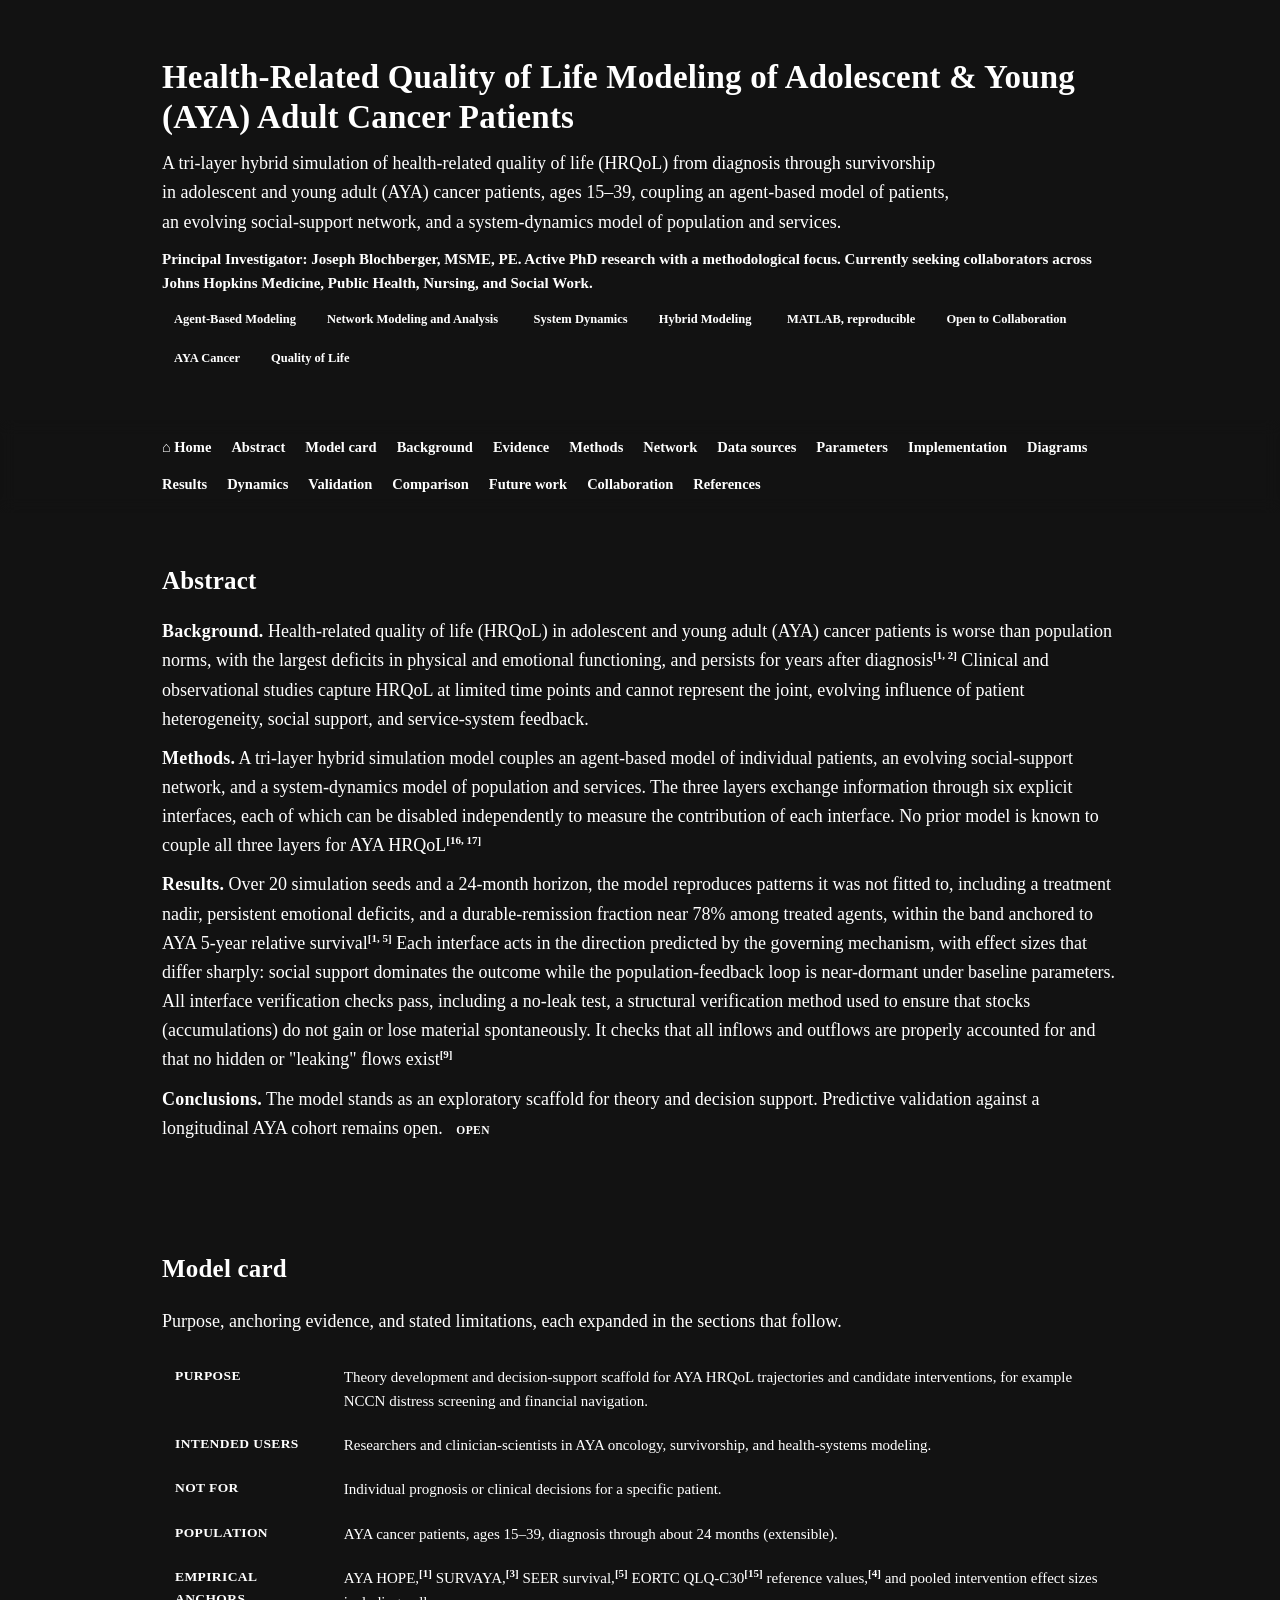
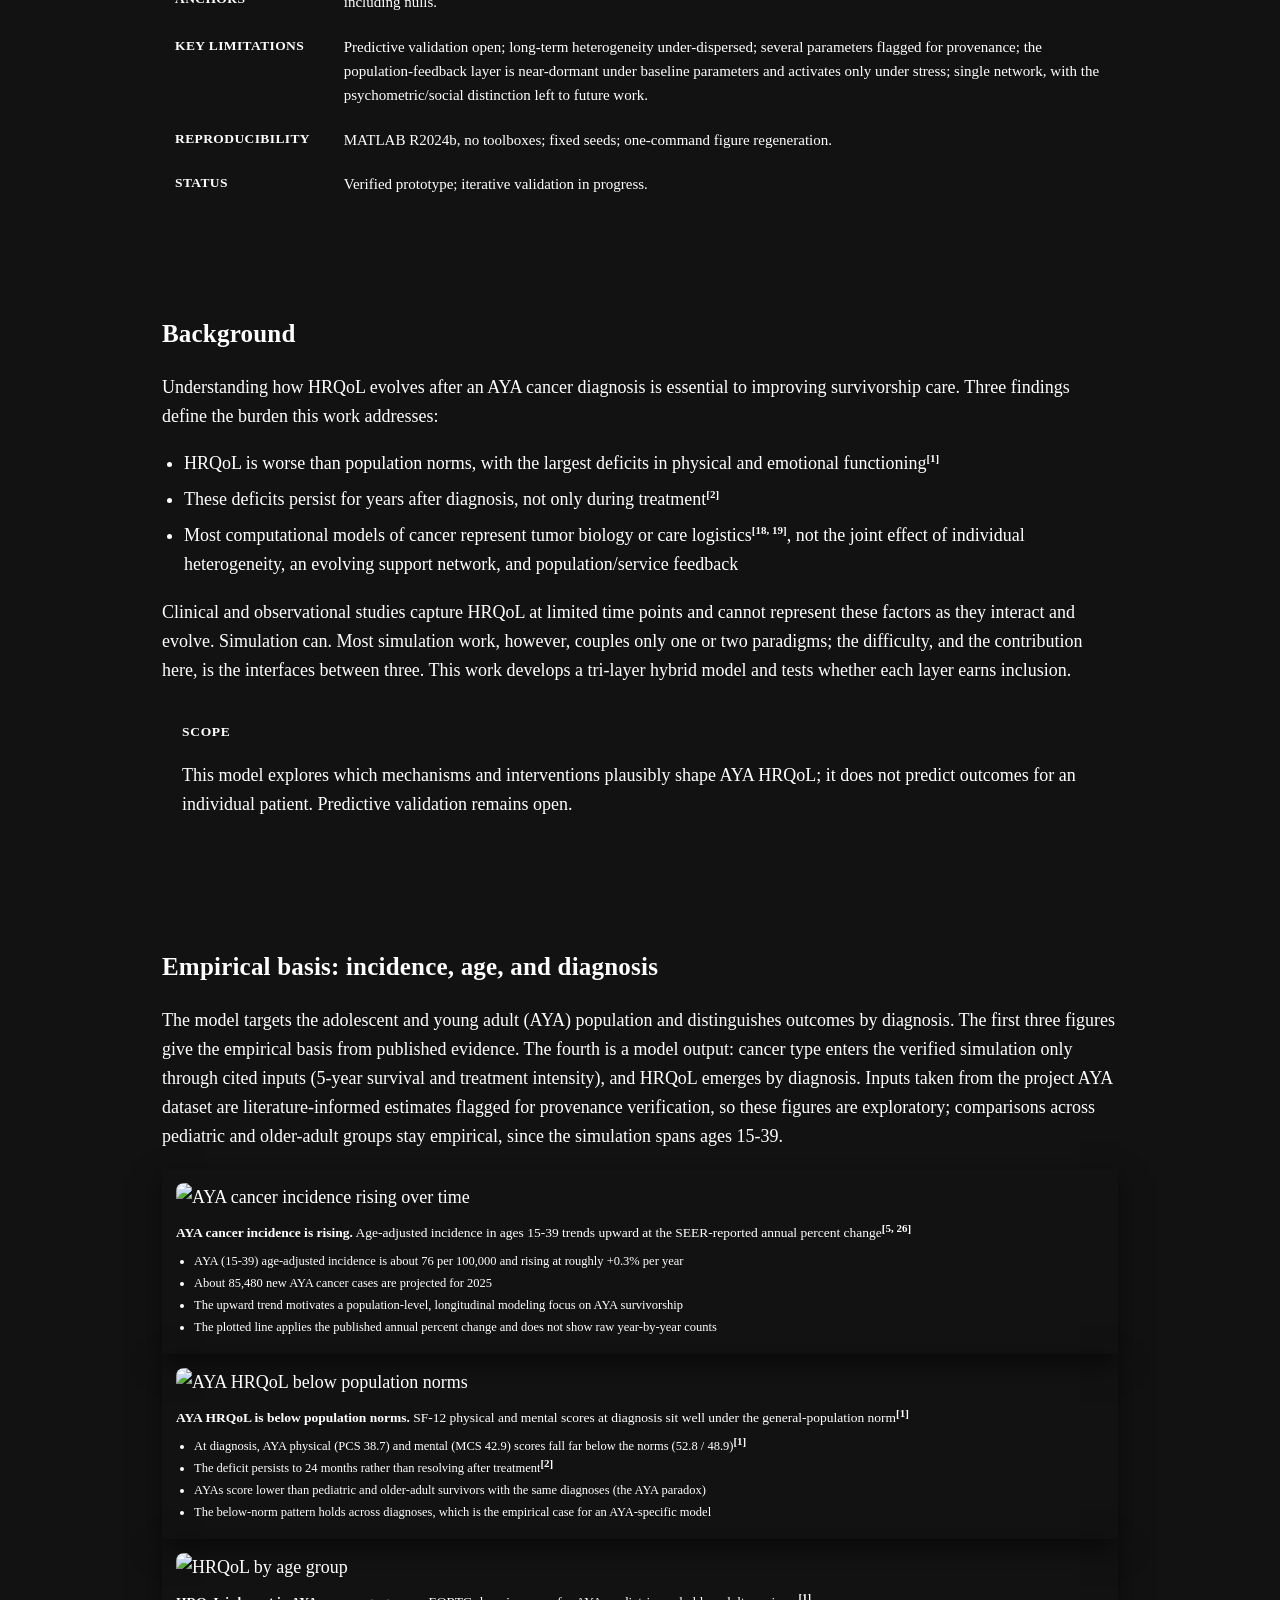
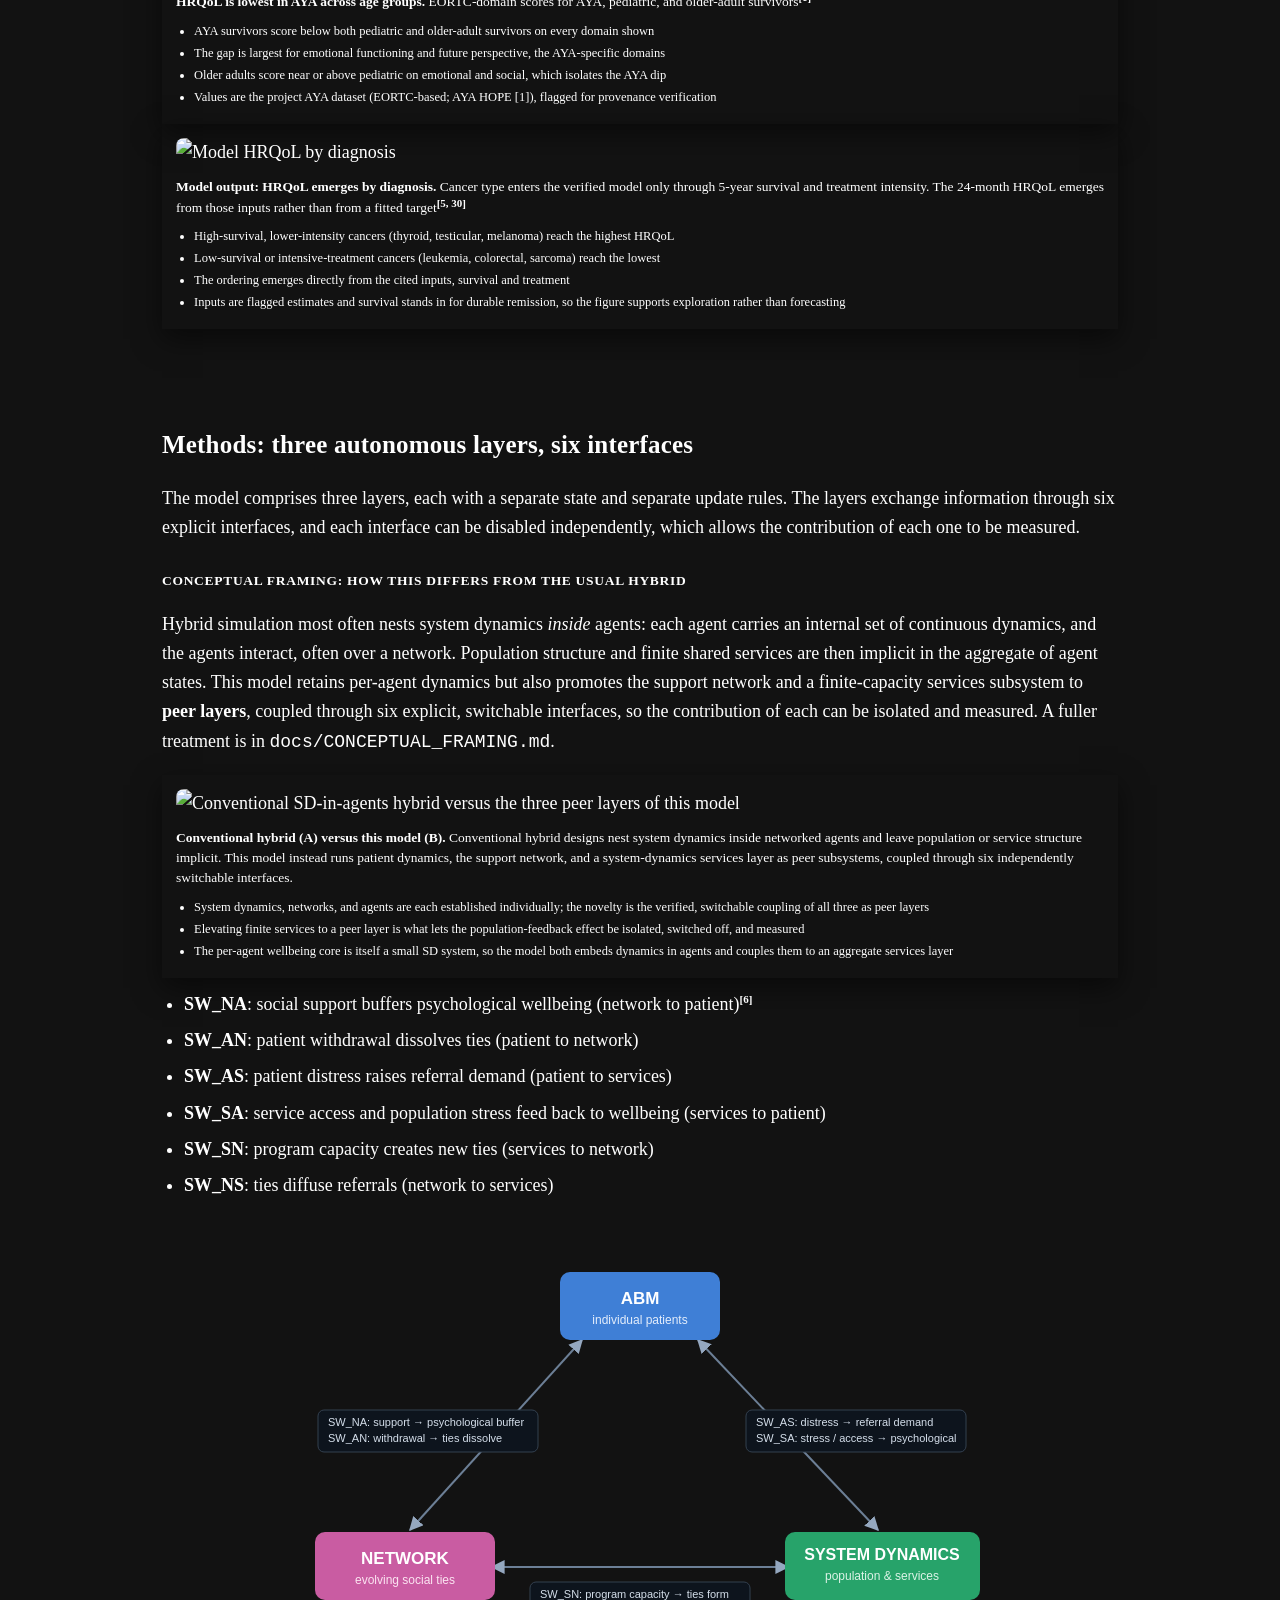
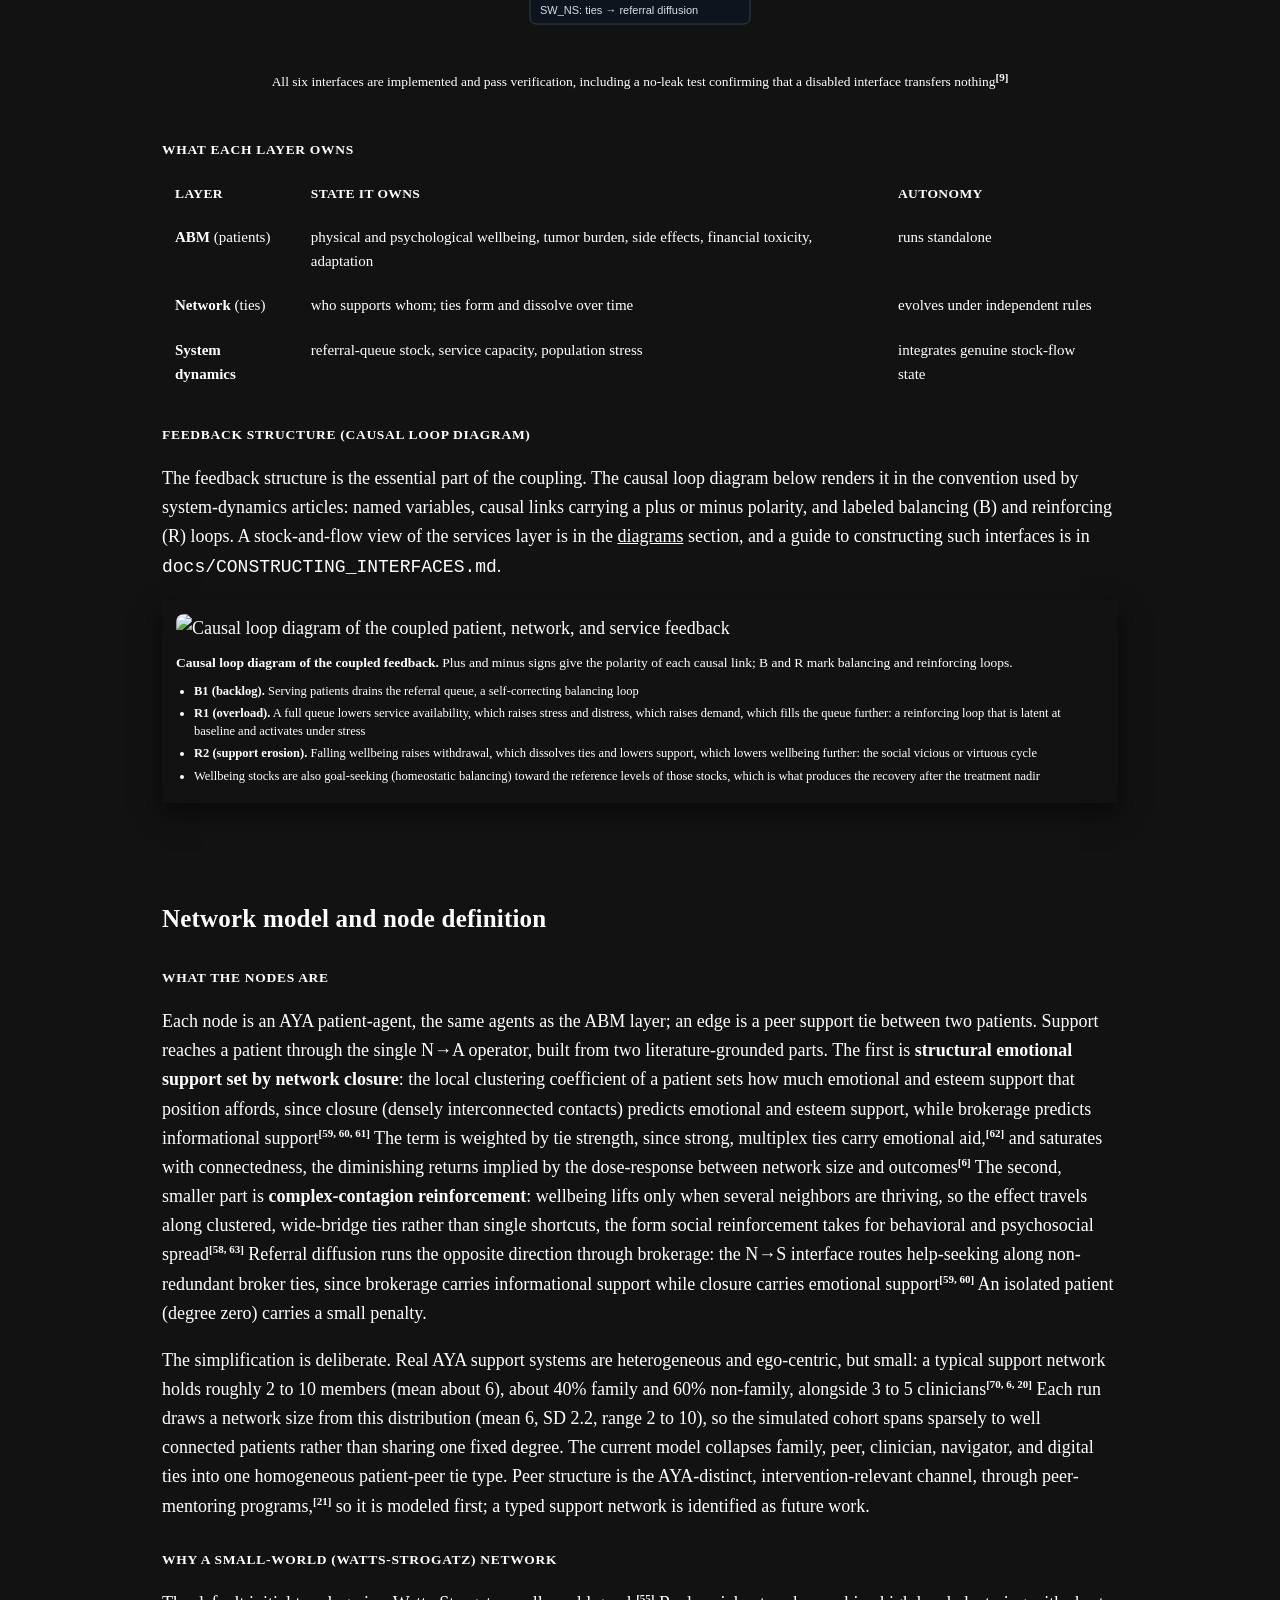
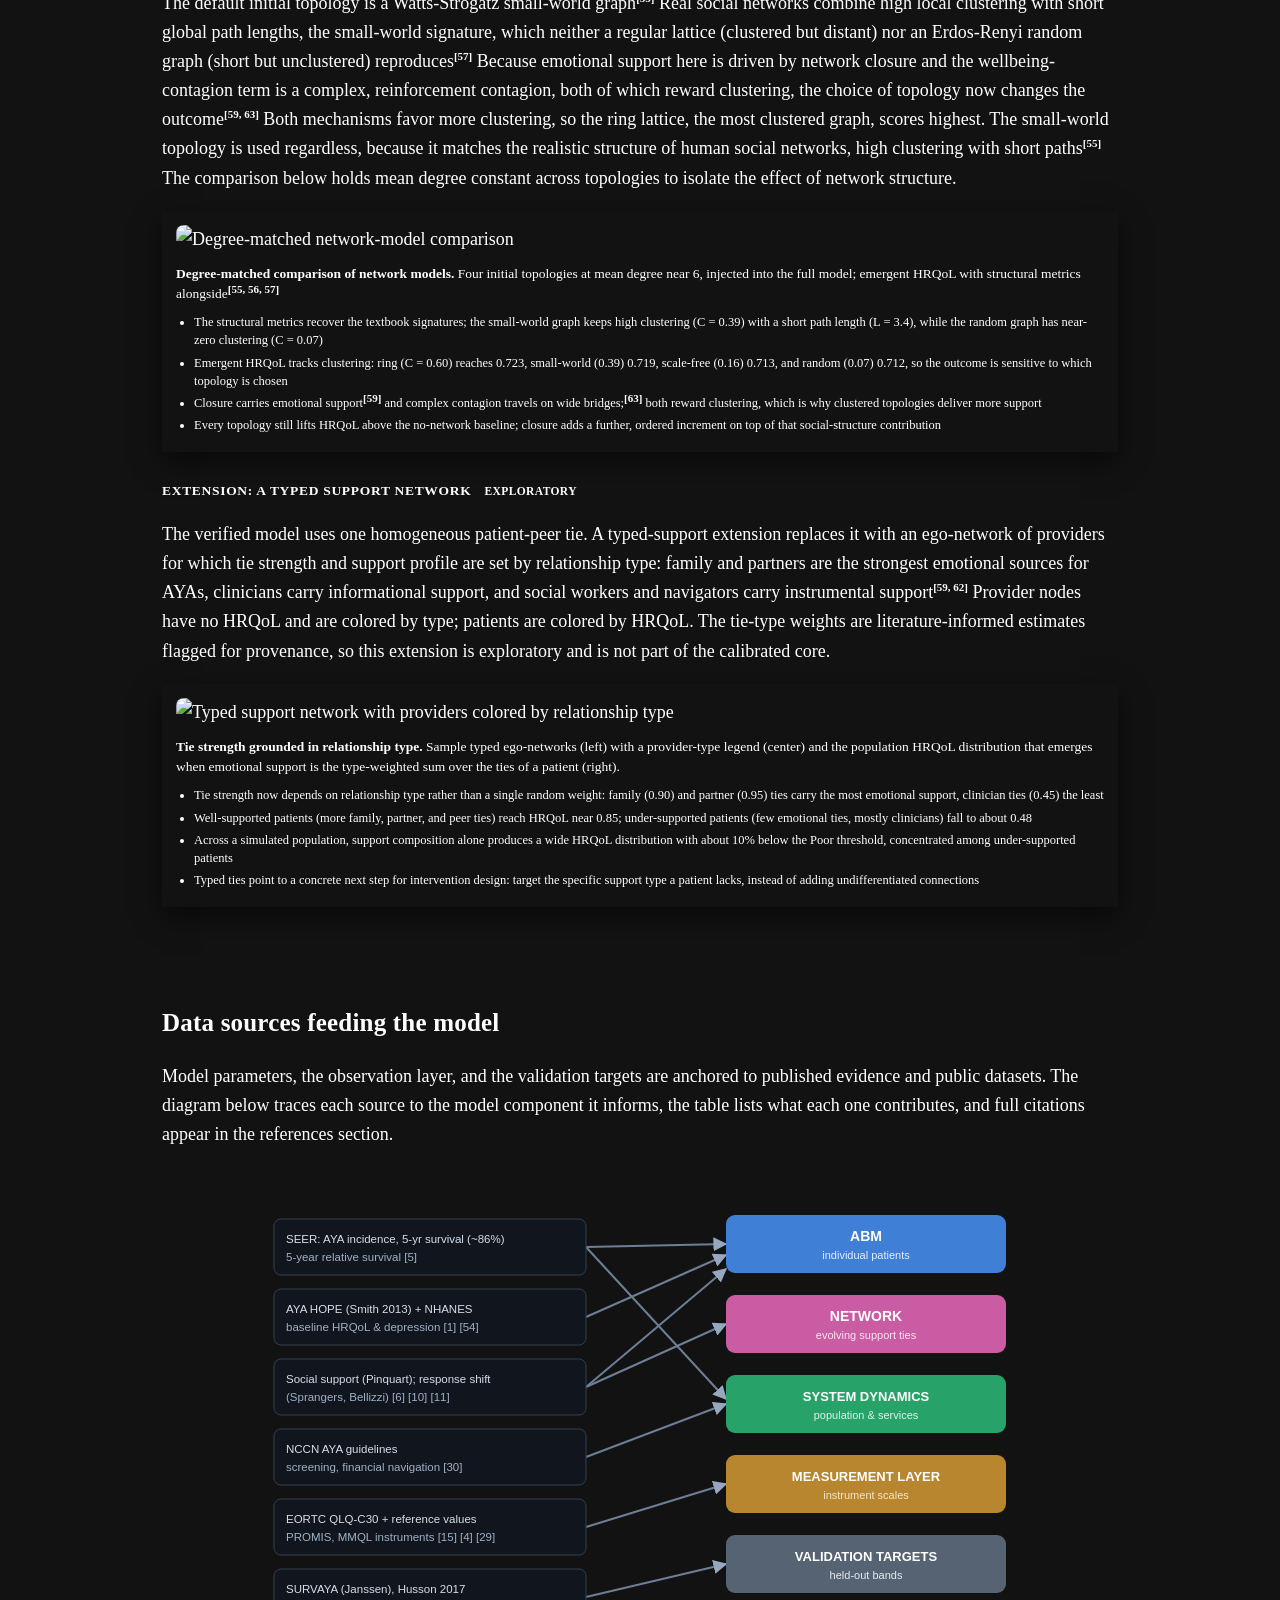
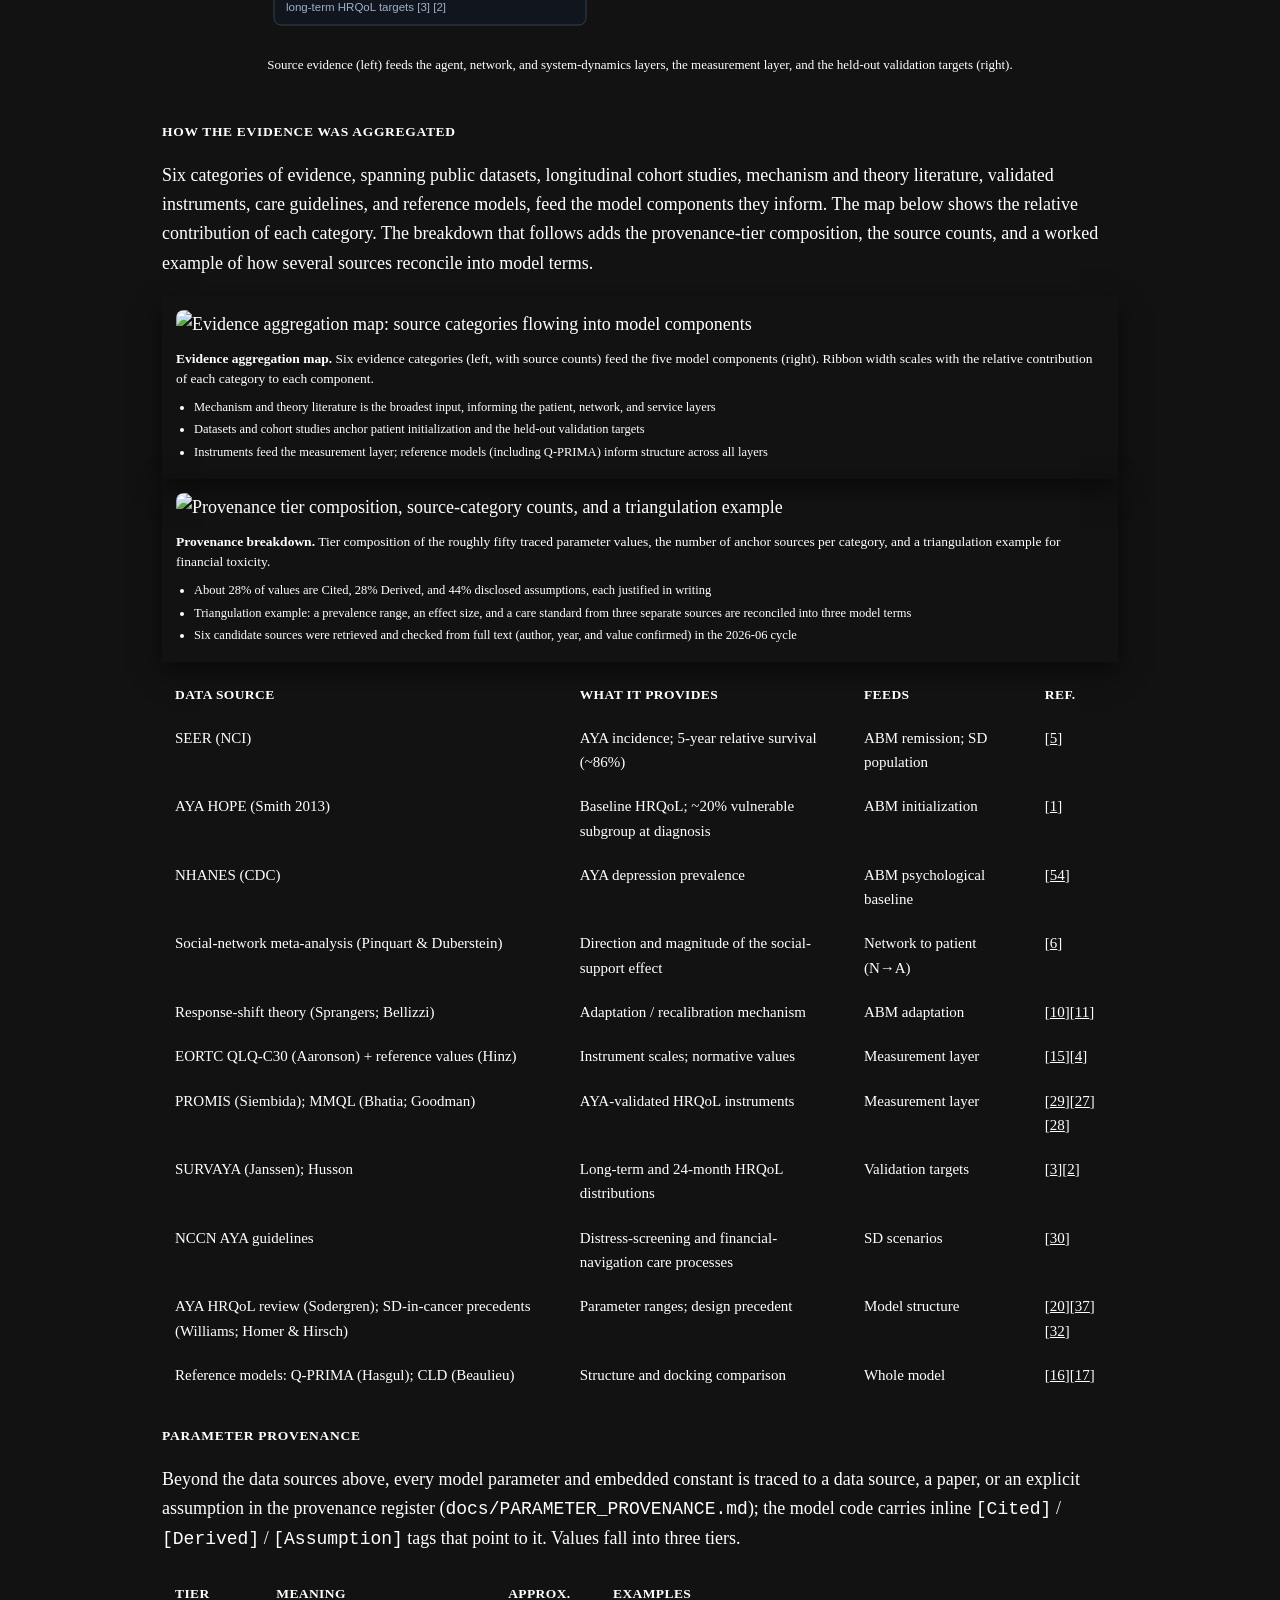
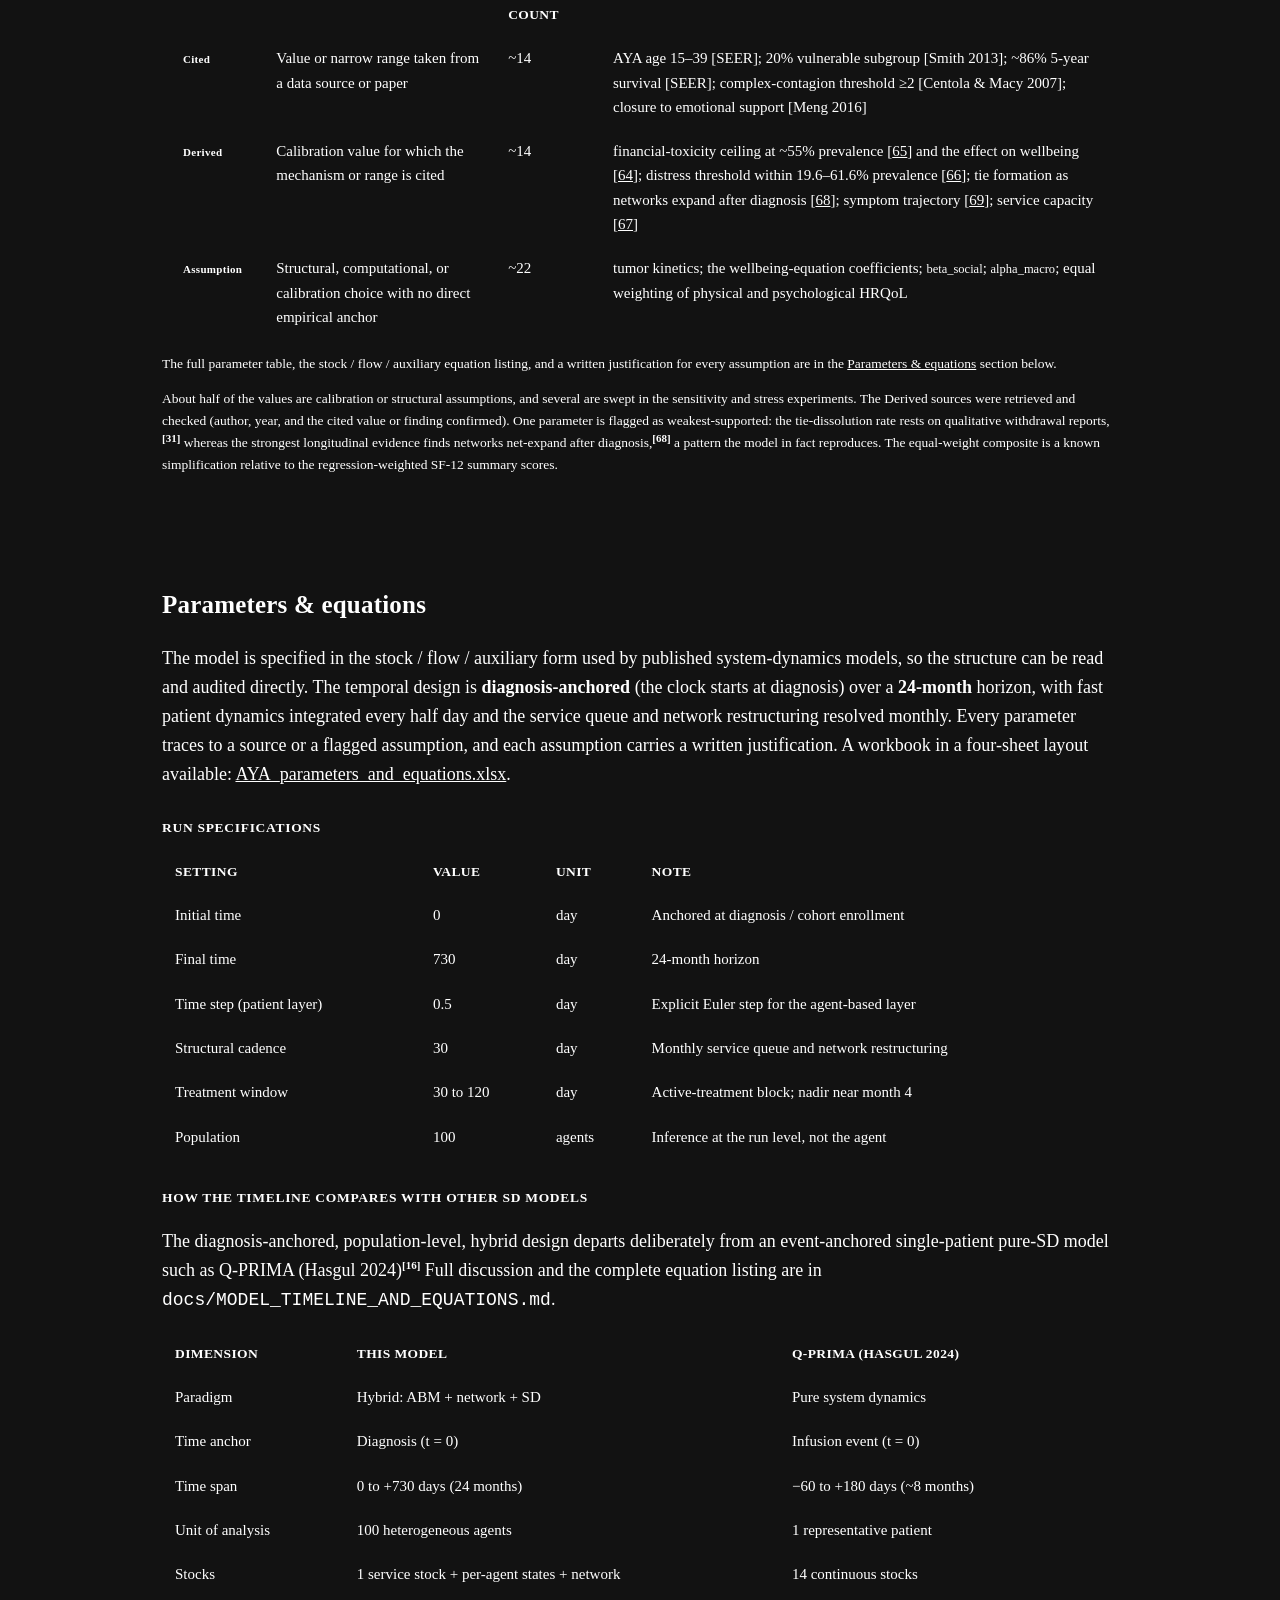
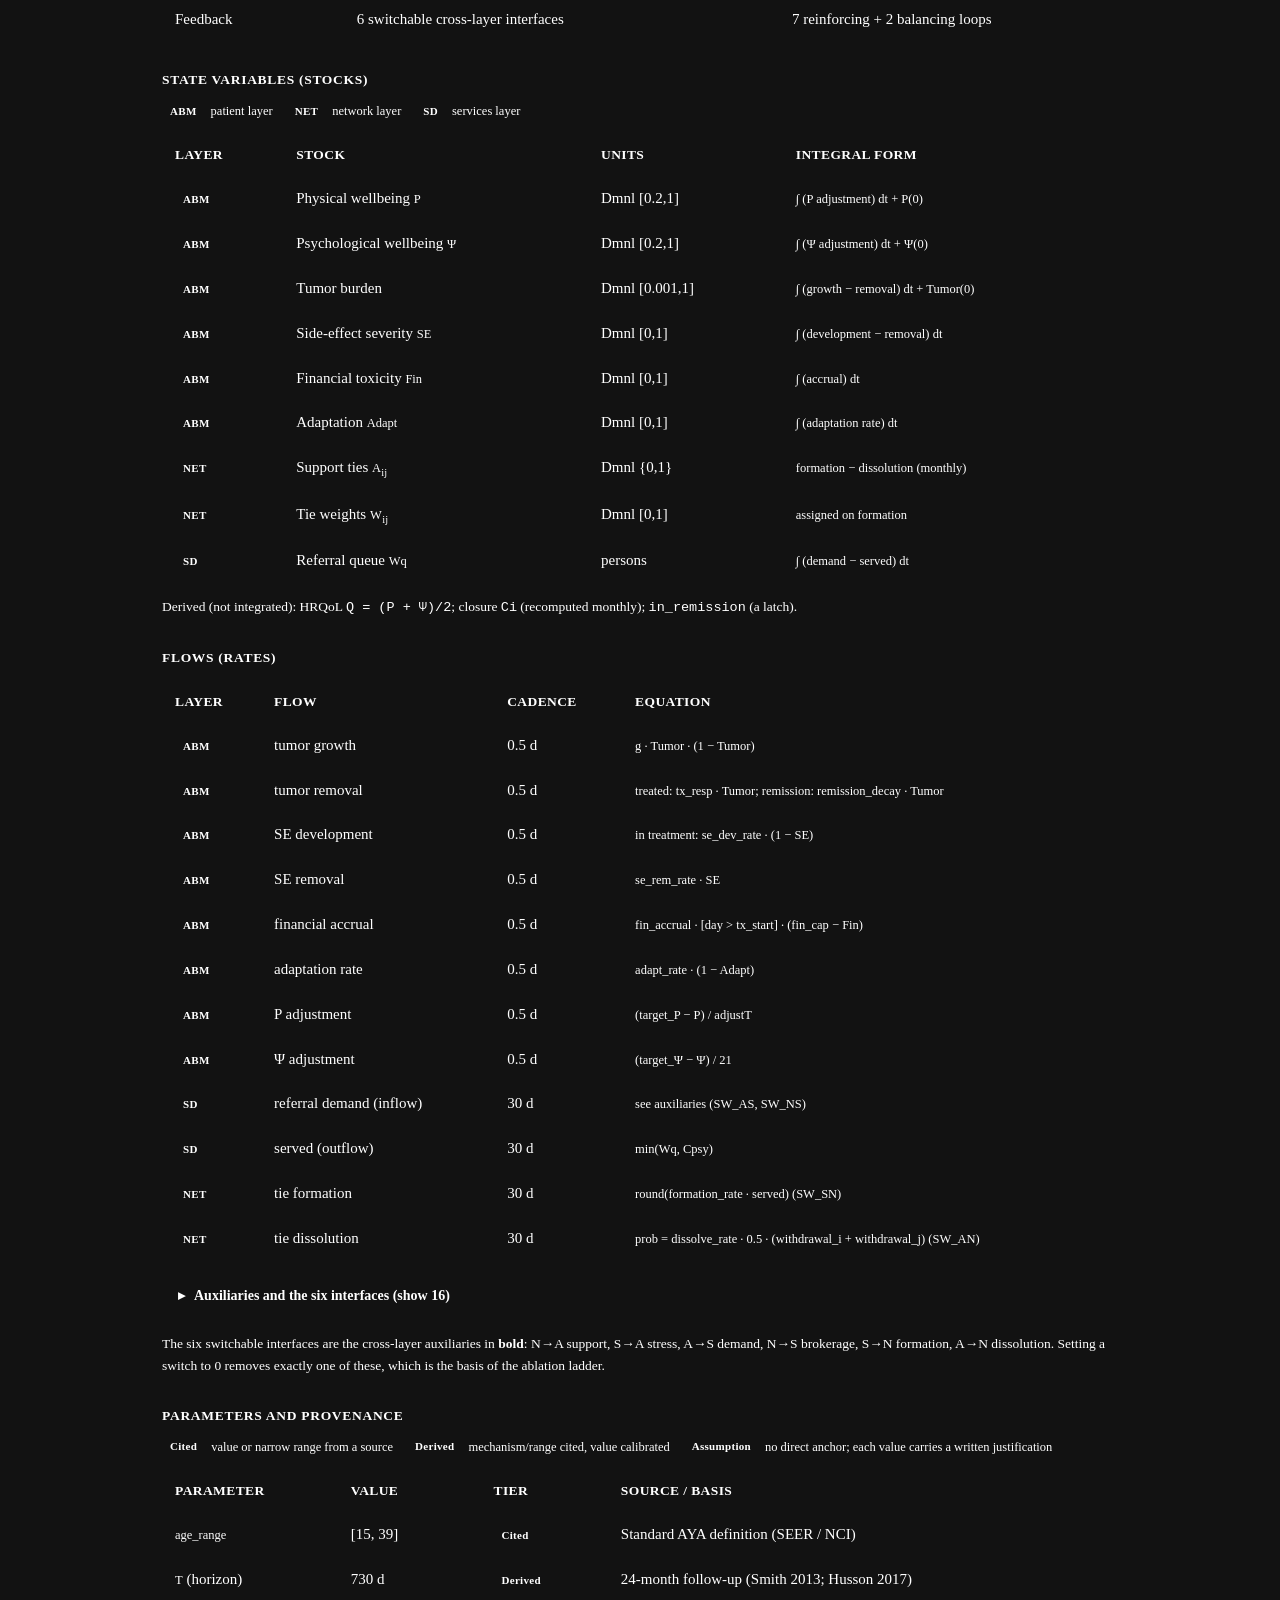
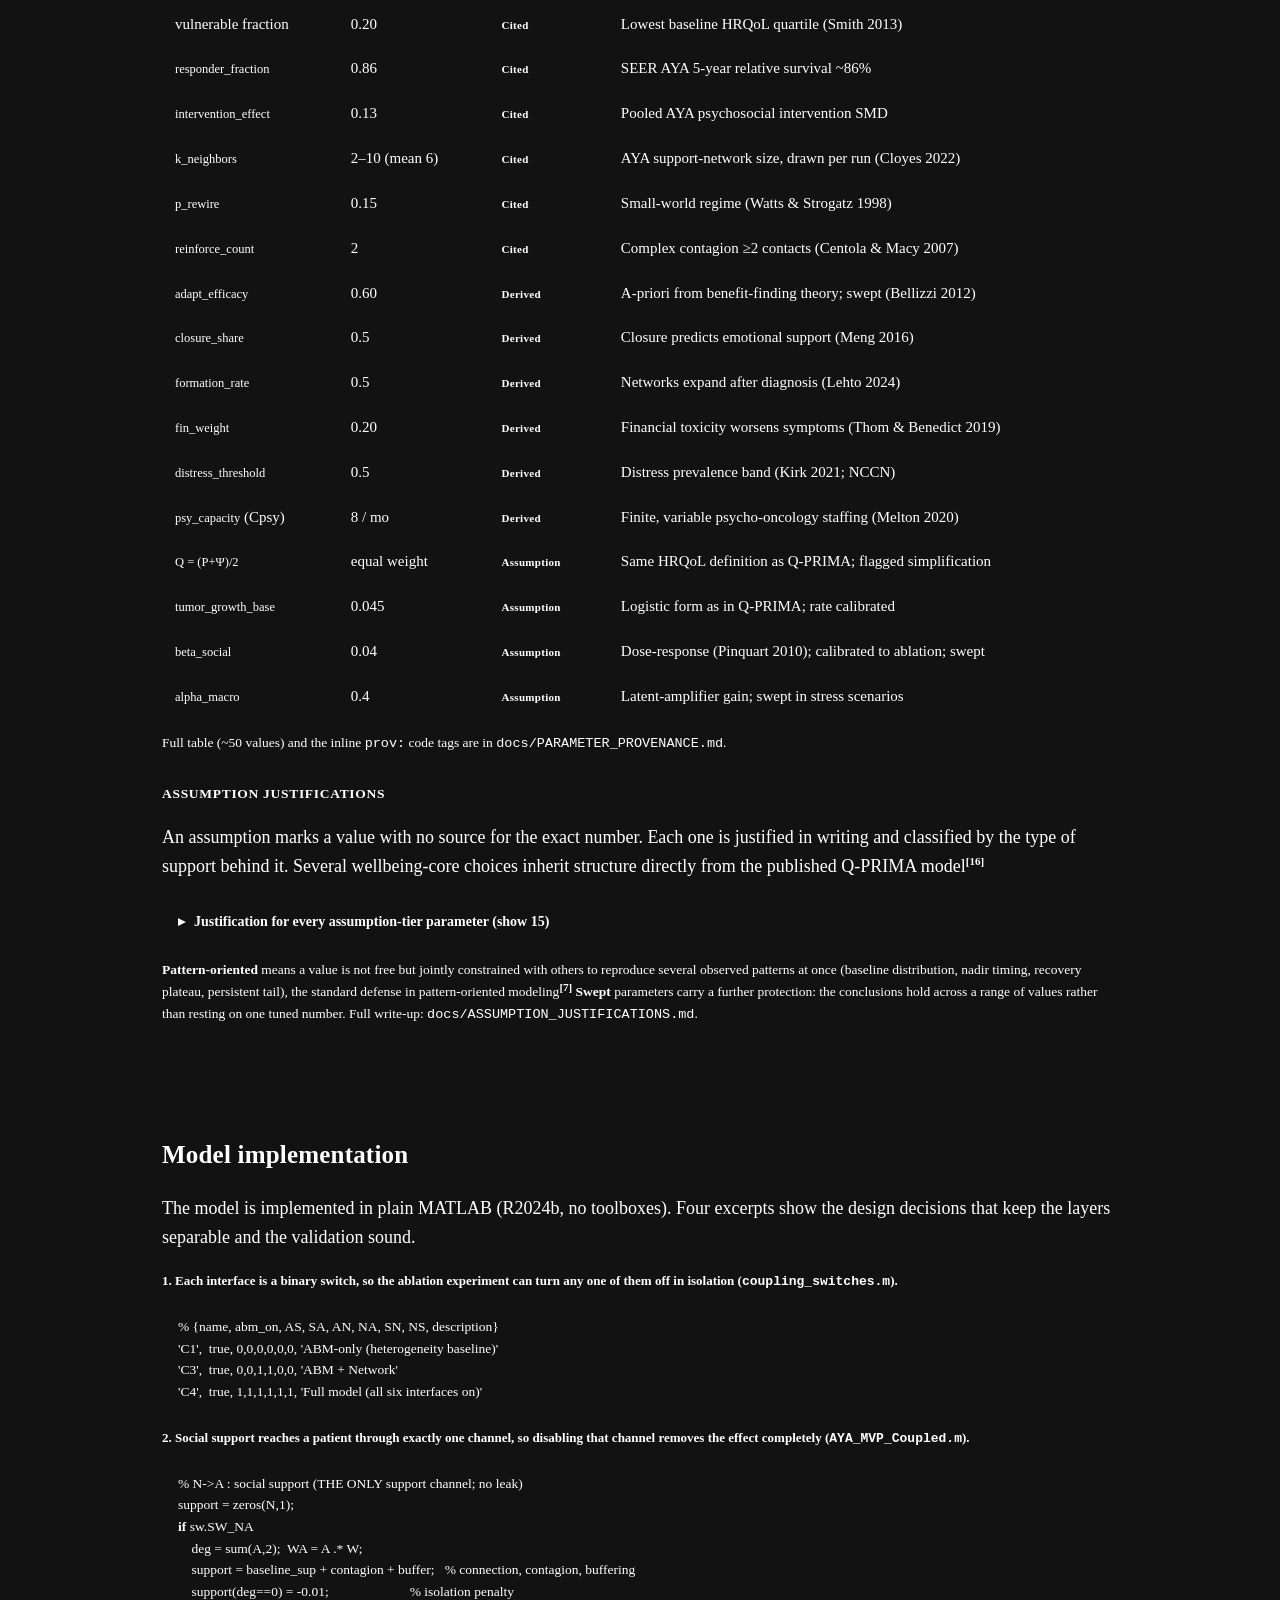
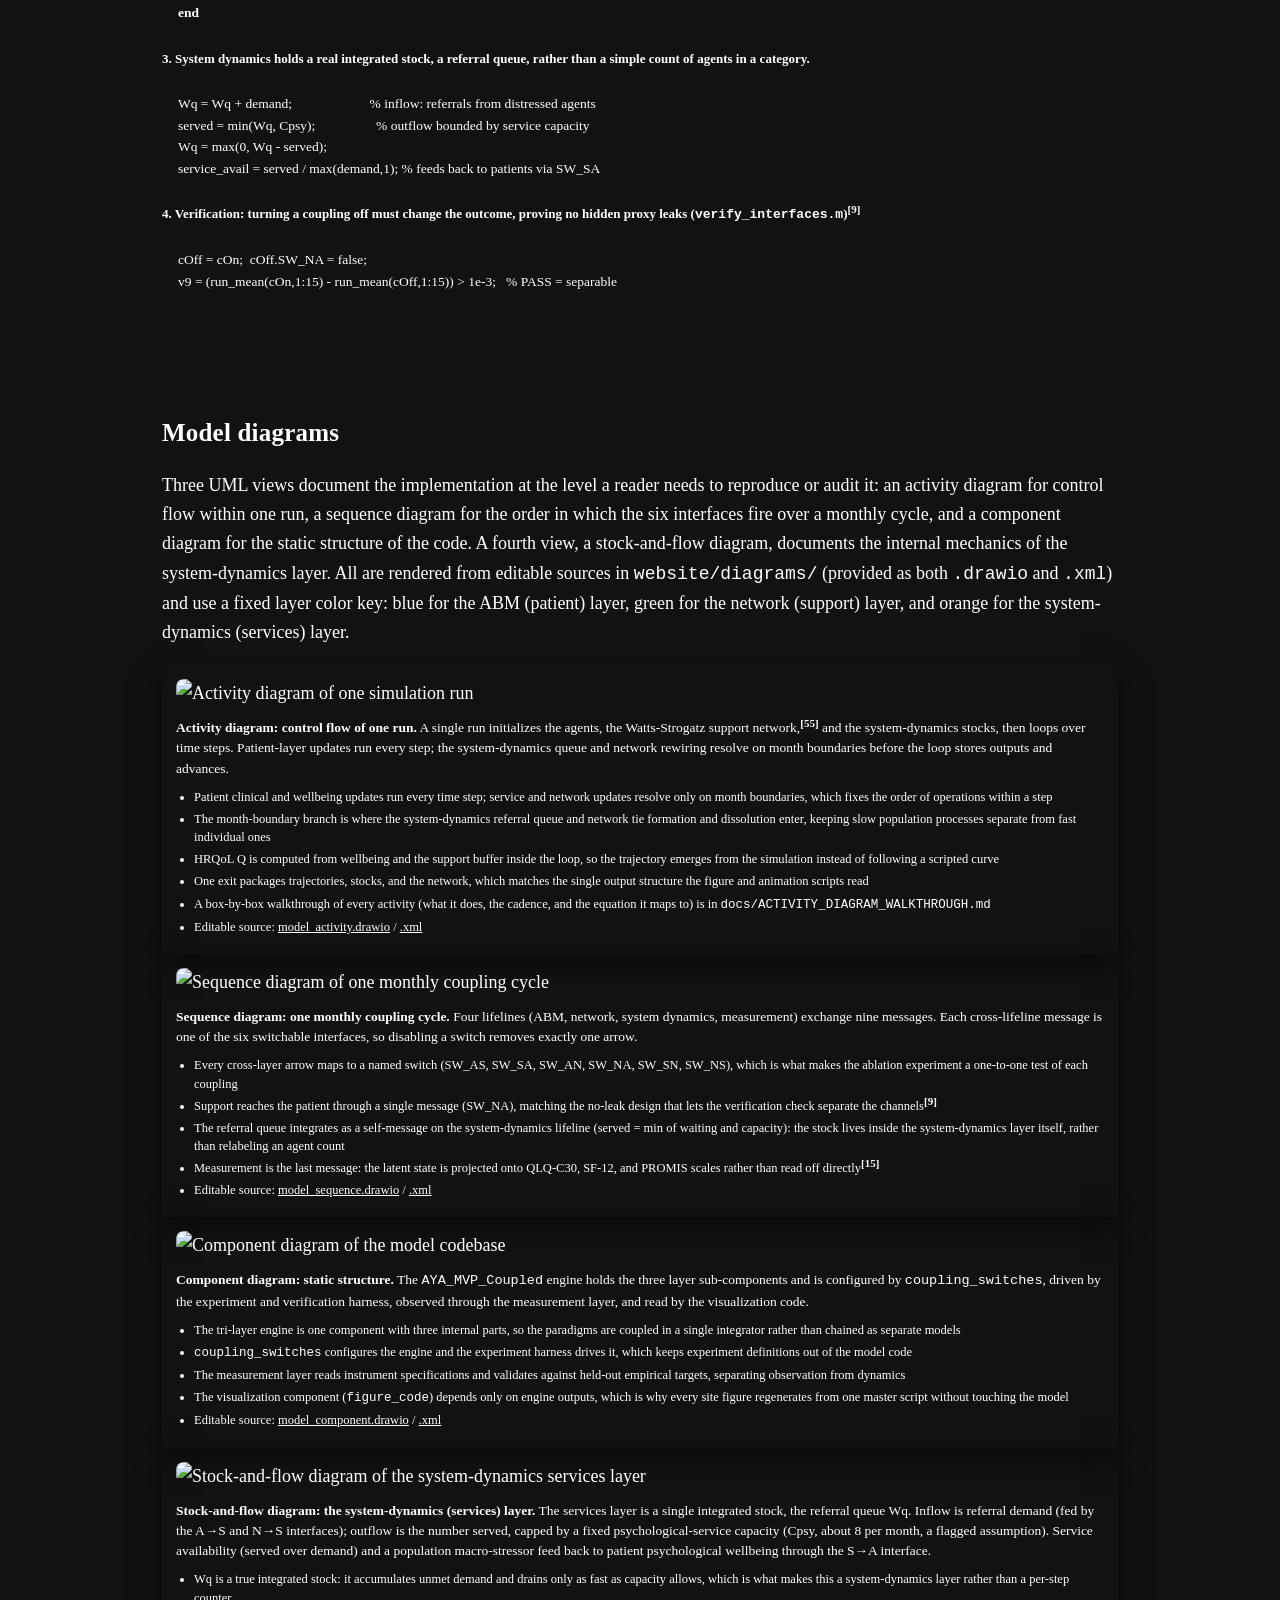
==== aya-hrqol-model.html @ fd15ae4d "Add files via upload" ====
<!DOCTYPE html>
<html lang="en">
<head>
<meta charset="utf-8">
<meta name="viewport" content="width=device-width, initial-scale=1">
<meta name="color-scheme" content="dark">
<title>AYA Cancer HRQoL: Tri-Layer Hybrid Model (Joe Blochberger)</title>
<link rel="stylesheet" href="assets/css/tokens.css">
<style>
  /* Local names map onto the shared tokens in tokens.css (single source of truth). */
  :root{
    color-scheme: dark;
    --sans: var(--font-body);
    --serif: var(--font-display);
    --mono: var(--font-mono);
    --bg: var(--bg-primary);
    --bg-elev: var(--bg-elevated);
    --bg-elev2: var(--bg-elevated);
    --code: var(--code-surface);
    --ink: var(--text-primary);
    --muted: var(--text-secondary);
    --line: var(--border-strong);
    --accent: var(--accent-green);   /* primary accent: links, highlights */
    --accent2: var(--accent-blue);   /* secondary accent for callouts (Spirit Blue, AA as text) */
    --good: var(--accent-green);
    --warn: var(--accent-yellow);
    --radius: var(--radius-card);
  }
  *{box-sizing:border-box}
  html{-webkit-text-size-adjust:100%;scroll-behavior:smooth}
  body{margin:0;font-family:var(--serif);color:var(--ink);background:var(--bg);
    line-height:1.62;font-size:18px;-webkit-font-smoothing:antialiased}
  .wrap{max-width:1000px;margin:0 auto;padding:0 22px}
  a{color:var(--accent)}
  b,strong{color:var(--ink);font-weight:700}

  h1,h2,h3,nav,th,.pill,.tag,.btn,figcaption,.codecap,.refs,.lede,.meta,sup.cite,.ablabel{font-family:var(--sans)}

  header{background:
      radial-gradient(1100px 400px at 82% -12%, color-mix(in srgb, var(--accent-green) 16%, transparent), transparent 60%),
      linear-gradient(135deg,var(--bg-elevated) 0%,var(--bg-primary) 64%);
    color:var(--ink);padding:58px 0 48px;border-bottom:1px solid var(--line)}
  header h1{margin:0 0 12px;font-size:33px;line-height:1.2;font-weight:700;letter-spacing:.2px}
  header .lede{font-size:18px;color:var(--ink);max-width:790px;margin:6px 0}
  header .meta{color:var(--muted);font-size:15px;font-weight:700;margin:10px 0 0}
  .pill{display:inline-block;background:color-mix(in srgb, var(--accent-green) 14%, transparent);border:1px solid color-mix(in srgb, var(--accent-green) 50%, transparent);
    color:var(--ink);padding:4px 12px;border-radius:999px;font-size:12.5px;
    font-weight:700;margin:10px 7px 0 0}

  nav{position:sticky;top:0;background:color-mix(in srgb, var(--bg-primary) 92%, transparent);backdrop-filter:blur(8px);
    border-bottom:1px solid var(--line);z-index:10}
  nav .wrap{display:flex;gap:6px 20px;flex-wrap:wrap;padding:12px 22px}
  nav a{color:var(--muted);text-decoration:none;font-size:14.5px;font-weight:700;padding:4px 0}
  nav a:hover{color:var(--ink)}

  section{padding:48px 0;border-bottom:1px solid var(--line);scroll-margin-top:64px}
  h2{font-size:25px;margin:0 0 16px;font-weight:700;letter-spacing:.2px}
  h3{font-size:13.5px;margin:28px 0 8px;color:var(--accent);text-transform:uppercase;
    letter-spacing:.7px;font-weight:700}
  p,li{color:var(--ink)}
  .muted{color:var(--muted)}
  ul{margin:12px 0;padding-left:22px}
  li{margin:7px 0}
  li::marker{color:var(--accent)}

  /* structured-abstract labels */
  .ablabel{font-weight:700;color:var(--ink);letter-spacing:.2px}
  #abstract p{margin:10px 0}

  .grid2{display:grid;grid-template-columns:1fr 1fr;gap:24px}
  .figs{display:grid;grid-template-columns:1fr 1fr;gap:24px}

  .card{background:var(--bg-elev);border:1px solid var(--line);border-radius:var(--radius);
    padding:18px 20px;margin:14px 0}
  .obj{border-left:4px solid var(--accent2)}
  .obj b{color:var(--accent2)}
  .ok{border-left:4px solid var(--good)}
  .open{border-left:4px solid var(--warn)}

  figure{margin:0;background:var(--figure-mount);border:1px solid var(--bg-primary);border-radius:var(--radius);
    padding:14px;box-shadow:0 10px 26px rgba(0,0,0,.5)}
  figure img{width:100%;height:auto;border-radius:8px;display:block}
  figure video{width:100%;height:auto;border-radius:8px;display:block;background:var(--bg-primary)}
  figcaption{font-size:13.5px;color:var(--figure-muted);margin-top:10px;line-height:1.5;font-weight:400}
  figcaption b{color:var(--figure-ink)}
  #animations figure{margin:16px 0}
  figcaption ul.find{margin:9px 0 2px;padding-left:18px}
  figcaption ul.find li{color:var(--figure-muted);margin:4px 0;font-size:12.5px;line-height:1.45}
  figcaption ul.find li::marker{color:var(--figure-muted)}
  figcaption sup.cite a{color:var(--figure-link)}

  /* A long identifier, file name, or URL is one unbreakable token and would
     otherwise push a paragraph past the viewport on a phone. */
  p,li,h1,h2,h3,h4,figcaption,td,th,summary{overflow-wrap:break-word}

  .tablewrap{overflow-x:auto;-webkit-overflow-scrolling:touch;margin:12px 0;
    border:1px solid var(--line);border-radius:10px}
  table{border-collapse:collapse;width:100%;font-size:15px;min-width:540px}
  th,td{border-bottom:1px solid var(--line);border-right:1px solid var(--line);
    padding:10px 13px;text-align:left;vertical-align:top}
  tr td:last-child,tr th:last-child{border-right:none}
  tr:last-child td{border-bottom:none}
  th{background:var(--bg-elev2);color:var(--ink);font-weight:700;font-size:13.5px;
    text-transform:uppercase;letter-spacing:.4px}

  pre.code{background:var(--code);border:1px solid var(--line);border-left:4px solid var(--accent);
    border-radius:10px;padding:14px 16px;overflow-x:auto;margin:10px 0;
    font-family:var(--mono);font-size:13.5px;line-height:1.6;color:var(--ink)}
  pre.code .cm{color:var(--accent-green)}
  pre.code .kw{color:color-mix(in srgb, var(--accent-pink) 62%, var(--text-primary));font-weight:700}
  pre.code .str{color:var(--accent-yellow)}
  .codecap{font-size:13px;color:var(--muted);margin:0 0 4px;font-weight:700}

  sup.cite{font-size:11px;font-weight:700;line-height:0}
  sup.cite a{color:var(--accent);text-decoration:none}
  sup.cite a:hover{text-decoration:underline}

  .tag{font-size:11.5px;font-weight:700;padding:2px 9px;border-radius:6px;letter-spacing:.4px;
    white-space:nowrap}
  .tag.done{background:color-mix(in srgb, var(--accent-green) 16%, transparent);color:color-mix(in srgb, var(--accent-green) 60%, var(--text-primary));border:1px solid color-mix(in srgb, var(--accent-green) 45%, transparent)}
  .tag.open{background:color-mix(in srgb, var(--accent-yellow) 16%, transparent);color:color-mix(in srgb, var(--accent-yellow) 60%, var(--text-primary));border:1px solid color-mix(in srgb, var(--accent-yellow) 50%, transparent)}

  /* layer + provenance-tier chips for the parameters/equations tables */
  .chip{display:inline-block;font-family:var(--sans);font-size:11px;font-weight:700;
    padding:2px 8px;border-radius:6px;letter-spacing:.3px;white-space:nowrap}
  .chip.abm{background:color-mix(in srgb, var(--accent-blue) 18%, transparent);color:color-mix(in srgb, var(--accent-blue) 60%, var(--text-primary));border:1px solid color-mix(in srgb, var(--accent-blue) 55%, transparent)}
  .chip.net{background:color-mix(in srgb, var(--accent-pink) 18%, transparent);color:color-mix(in srgb, var(--accent-pink) 60%, var(--text-primary));border:1px solid color-mix(in srgb, var(--accent-pink) 55%, transparent)}
  .chip.sd{background:color-mix(in srgb, var(--accent-green) 18%, transparent);color:color-mix(in srgb, var(--accent-green) 60%, var(--text-primary));border:1px solid color-mix(in srgb, var(--accent-green) 55%, transparent)}
  .chip.cited{background:color-mix(in srgb, var(--accent-green) 16%, transparent);color:color-mix(in srgb, var(--accent-green) 60%, var(--text-primary));border:1px solid color-mix(in srgb, var(--accent-green) 50%, transparent)}
  .chip.derived{background:color-mix(in srgb, var(--accent-blue) 16%, transparent);color:color-mix(in srgb, var(--accent-blue) 60%, var(--text-primary));border:1px solid color-mix(in srgb, var(--accent-blue) 50%, transparent)}
  .chip.assume{background:color-mix(in srgb, var(--text-secondary) 16%, transparent);color:var(--text-secondary);border:1px solid color-mix(in srgb, var(--text-secondary) 45%, transparent)}
  td code,code.eq{font-family:var(--mono);font-size:12.5px;color:var(--ink)}
  code.eq{white-space:nowrap}
  details.fold{background:var(--bg-elev);border:1px solid var(--line);border-radius:10px;margin:12px 0}
  details.fold>summary{cursor:pointer;padding:12px 16px;font-family:var(--sans);font-weight:700;
    font-size:14px;color:var(--muted);list-style:none}
  details.fold>summary::-webkit-details-marker{display:none}
  details.fold>summary:before{content:"\25B8";margin-right:9px;color:var(--accent)}
  details.fold[open]>summary:before{content:"\25BE"}
  details.fold .tablewrap{margin:0;border:none;border-top:1px solid var(--line);border-radius:0 0 10px 10px}
  .legend{display:flex;flex-wrap:wrap;gap:8px 14px;margin:10px 0 4px;font-family:var(--sans);font-size:12.5px;color:var(--muted)}
  .legend span{display:inline-flex;align-items:center;gap:6px}

  a.btn{display:inline-block;background:var(--accent);color:var(--bg-primary);text-decoration:none;
    padding:12px 20px;border-radius:10px;font-weight:700;font-size:15px}
  a.btn:hover{background:color-mix(in srgb, var(--accent-green) 70%, var(--text-primary))}

  ol.refs{font-size:14.5px;line-height:1.55;padding-left:26px}
  ol.refs li{margin:9px 0;color:var(--muted);scroll-margin-top:70px}
  ol.refs li b{color:var(--ink)}

  footer{padding:34px 0 52px;color:var(--muted);font-size:13.5px}

  @media(max-width:760px){
    body{font-size:17px}
    .wrap{padding:0 18px}
    header{padding:42px 0 36px}
    header h1{font-size:27px}
    section{padding:38px 0}
    h2{font-size:22px}
    .grid2,.figs{grid-template-columns:1fr}
    nav .wrap{gap:4px 16px}
  }
</style>
</head>
<body>

<header>
  <div class="wrap">
    <h1>Health-Related Quality of Life Modeling of Adolescent &amp; Young (AYA) Adult Cancer Patients</h1>
    <p class="lede">A tri-layer hybrid simulation of health-related quality of life (HRQoL) from diagnosis
       through survivorship in adolescent and young adult (AYA) cancer patients, ages 15&ndash;39, coupling an
       agent-based model of patients, an evolving social-support network, and a system-dynamics model of
       population and services.</p>
    <p class="meta">Principal Investigator: Joseph Blochberger, MSME, PE. Active PhD research with a methodological focus. Currently seeking collaborators across Johns Hopkins Medicine,
       Public Health, Nursing, and Social Work.</p>
    <span class="pill">Agent-Based Modeling</span><span class="pill">Network Modeling and Analysis</span>
    <span class="pill">System Dynamics</span><span class="pill">Hybrid Modeling</span>
    <span class="pill">MATLAB, reproducible</span><span class="pill">Open to Collaboration</span>
    <span class="pill">AYA Cancer</span><span class="pill">Quality of Life</span>
  </div>
</header>

<nav><div class="wrap">
  <a href="index.html" style="font-weight:800">&#8962; Home</a>
  <a href="#abstract">Abstract</a>
  <a href="#modelcard">Model card</a>
  <a href="#background">Background</a>
  <a href="#evidence">Evidence</a>
  <a href="#methods">Methods</a>
  <a href="#network">Network</a>
  <a href="#data">Data sources</a>
  <a href="#equations">Parameters</a>
  <a href="#code">Implementation</a>
  <a href="#diagrams">Diagrams</a>
  <a href="#results">Results</a>
  <a href="#animations">Dynamics</a>
  <a href="#validation">Validation</a>
  <a href="#comparison">Comparison</a>
  <a href="#future">Future work</a>
  <a href="#collab">Collaboration</a>
  <a href="#references">References</a>
</div></nav>

<section id="abstract"><div class="wrap">
  <h2>Abstract</h2>
  <p><span class="ablabel">Background.</span> Health-related quality of life (HRQoL) in adolescent and
     young adult (AYA) cancer patients is worse than population norms, with the largest deficits in
     physical and emotional functioning, and persists for years after
     diagnosis<sup class="cite">[<a href="#r1">1</a>, <a href="#r2">2</a>]</sup> Clinical and
     observational studies capture HRQoL at limited time points and cannot represent the joint, evolving
     influence of patient heterogeneity, social support, and service-system feedback.</p>
  <p><span class="ablabel">Methods.</span> A tri-layer hybrid simulation model couples an agent-based
     model of individual patients, an evolving social-support network, and a system-dynamics model of
     population and services. The three layers exchange information through six explicit interfaces, each
     of which can be disabled independently to measure the contribution of each interface. No prior model is known to couple
     all three layers for AYA HRQoL<sup class="cite">[<a href="#r16">16</a>, <a href="#r17">17</a>]</sup></p>
  <p><span class="ablabel">Results.</span> Over 20 simulation seeds and a 24-month horizon, the model
     reproduces patterns it was not fitted to, including a treatment nadir, persistent emotional deficits,
     and a durable-remission fraction near 78% among treated agents, within the band anchored to AYA
     5-year relative survival<sup class="cite">[<a href="#r1">1</a>, <a href="#r5">5</a>]</sup>
     Each interface acts in the direction predicted by the governing mechanism, with effect sizes that differ sharply:
     social support dominates the outcome while the population-feedback loop is near-dormant under baseline
     parameters. All interface verification checks pass, including a no-leak test, a structural verification method used to ensure that stocks (accumulations) do not gain or lose material spontaneously. It checks that all inflows and outflows are properly accounted for and that no hidden or "leaking" flows exist<sup class="cite">[<a href="#r9">9</a>]</sup></p>
  <p><span class="ablabel">Conclusions.</span> The model stands as an exploratory scaffold for theory and
     decision support. Predictive validation against a longitudinal AYA cohort remains
     open. <span class="tag open">OPEN</span></p>
</div></section>

<section id="modelcard"><div class="wrap">
  <h2>Model card</h2>
  <p class="muted">Purpose, anchoring evidence, and stated limitations, each expanded in the sections
     that follow.</p>
  <div class="tablewrap">
  <table>
    <tr><th>Purpose</th><td>Theory development and decision-support scaffold for AYA HRQoL trajectories and
      candidate interventions, for example NCCN distress screening and financial navigation.</td></tr>
    <tr><th>Intended users</th><td>Researchers and clinician-scientists in AYA oncology, survivorship, and
      health-systems modeling.</td></tr>
    <tr><th>Not for</th><td>Individual prognosis or clinical decisions for a specific patient.</td></tr>
    <tr><th>Population</th><td>AYA cancer patients, ages 15&ndash;39, diagnosis through about 24 months
      (extensible).</td></tr>
    <tr><th>Empirical anchors</th><td>AYA HOPE,<sup class="cite">[<a href="#r1">1</a>]</sup>
      SURVAYA,<sup class="cite">[<a href="#r3">3</a>]</sup> SEER survival,<sup class="cite">[<a href="#r5">5</a>]</sup>
      EORTC QLQ-C30<sup class="cite">[<a href="#r15">15</a>]</sup> reference values,<sup class="cite">[<a href="#r4">4</a>]</sup> and pooled intervention
      effect sizes including nulls.</td></tr>
    <tr><th>Key limitations</th><td>Predictive validation open; long-term heterogeneity under-dispersed;
      several parameters flagged for provenance; the population-feedback layer is near-dormant under baseline
      parameters and activates only under stress; single network, with the psychometric/social distinction
      left to future work.</td></tr>
    <tr><th>Reproducibility</th><td>MATLAB R2024b, no toolboxes; fixed seeds; one-command figure
      regeneration.</td></tr>
    <tr><th>Status</th><td>Verified prototype; iterative validation in progress.</td></tr>
  </table>
  </div>
</div></section>

<section id="background"><div class="wrap">
  <h2>Background</h2>
  <p>Understanding how HRQoL evolves after an AYA cancer diagnosis is essential to improving survivorship
     care. Three findings define the burden this work addresses:</p>
  <ul>
    <li>HRQoL is worse than population norms, with the largest deficits in physical and emotional
       functioning<sup class="cite">[<a href="#r1">1</a>]</sup></li>
    <li>These deficits persist for years after diagnosis, not only during
       treatment<sup class="cite">[<a href="#r2">2</a>]</sup></li>
    <li>Most computational models of cancer represent tumor biology or care logistics<sup class="cite">[<a href="#r18">18</a>, <a href="#r19">19</a>]</sup>, not the joint
       effect of individual heterogeneity, an evolving support network, and population/service feedback</li>
  </ul>
  <p>Clinical and observational studies capture HRQoL at limited time points and cannot represent these
     factors as they interact and evolve. Simulation can. Most simulation work, however, couples only one
     or two paradigms; the difficulty, and the contribution here, is the interfaces between three. This
     work develops a tri-layer hybrid model and tests whether each layer earns inclusion.</p>

  <div class="card">
    <h3 style="margin-top:0">Scope</h3>
    <p style="margin-bottom:0">This model explores which mechanisms and interventions plausibly shape AYA
       HRQoL; it does not predict outcomes for an individual patient. Predictive validation remains open.</p>
  </div>
</div></section>

<section id="evidence"><div class="wrap">
  <h2>Empirical basis: incidence, age, and diagnosis</h2>
  <p>The model targets the adolescent and young adult (AYA) population and distinguishes outcomes by
     diagnosis. The first three figures give the empirical basis from published evidence. The fourth is a
     model output: cancer type enters the verified simulation only through cited inputs (5-year survival
     and treatment intensity), and HRQoL emerges by diagnosis. Inputs taken from the project AYA dataset
     are literature-informed estimates flagged for provenance verification, so these figures are
     exploratory; comparisons across pediatric and older-adult groups stay empirical, since the simulation
     spans ages 15-39.</p>

  <figure><img src="assets/aya/evidence_incidence.png" alt="AYA cancer incidence rising over time" loading="lazy">
    <figcaption><b>AYA cancer incidence is rising.</b> Age-adjusted incidence in ages 15-39 trends upward at
    the SEER-reported annual percent change<sup class="cite">[<a href="#r5">5</a>, <a href="#r26">26</a>]</sup>
    <ul class="find">
      <li>AYA (15-39) age-adjusted incidence is about 76 per 100,000 and rising at roughly +0.3% per year</li>
      <li>About 85,480 new AYA cancer cases are projected for 2025</li>
      <li>The upward trend motivates a population-level, longitudinal modeling focus on AYA survivorship</li>
      <li>The plotted line applies the published annual percent change and does not show raw year-by-year counts</li>
    </ul></figcaption></figure>

  <figure><img src="assets/aya/evidence_below_norm.png" alt="AYA HRQoL below population norms" loading="lazy">
    <figcaption><b>AYA HRQoL is below population norms.</b> SF-12 physical and mental scores at diagnosis sit
    well under the general-population norm<sup class="cite">[<a href="#r1">1</a>]</sup>
    <ul class="find">
      <li>At diagnosis, AYA physical (PCS 38.7) and mental (MCS 42.9) scores fall far below the norms (52.8 / 48.9)<sup class="cite">[<a href="#r1">1</a>]</sup></li>
      <li>The deficit persists to 24 months rather than resolving after treatment<sup class="cite">[<a href="#r2">2</a>]</sup></li>
      <li>AYAs score lower than pediatric and older-adult survivors with the same diagnoses (the AYA paradox)</li>
      <li>The below-norm pattern holds across diagnoses, which is the empirical case for an AYA-specific model</li>
    </ul></figcaption></figure>

  <figure><img src="assets/aya/evidence_age_groups.png" alt="HRQoL by age group" loading="lazy">
    <figcaption><b>HRQoL is lowest in AYA across age groups.</b> EORTC-domain scores for AYA, pediatric, and
    older-adult survivors<sup class="cite">[<a href="#r1">1</a>]</sup>
    <ul class="find">
      <li>AYA survivors score below both pediatric and older-adult survivors on every domain shown</li>
      <li>The gap is largest for emotional functioning and future perspective, the AYA-specific domains</li>
      <li>Older adults score near or above pediatric on emotional and social, which isolates the AYA dip</li>
      <li>Values are the project AYA dataset (EORTC-based; AYA HOPE [1]), flagged for provenance verification</li>
    </ul></figcaption></figure>

  <figure><img src="assets/aya/evidence_model_by_diagnosis.png" alt="Model HRQoL by diagnosis" loading="lazy">
    <figcaption><b>Model output: HRQoL emerges by diagnosis.</b> Cancer type enters the verified model only
    through 5-year survival and treatment intensity. The 24-month HRQoL emerges from those inputs rather
    than from a fitted target<sup class="cite">[<a href="#r5">5</a>, <a href="#r30">30</a>]</sup>
    <ul class="find">
      <li>High-survival, lower-intensity cancers (thyroid, testicular, melanoma) reach the highest HRQoL</li>
      <li>Low-survival or intensive-treatment cancers (leukemia, colorectal, sarcoma) reach the lowest</li>
      <li>The ordering emerges directly from the cited inputs, survival and treatment</li>
      <li>Inputs are flagged estimates and survival stands in for durable remission, so the figure supports exploration rather than forecasting</li>
    </ul></figcaption></figure>
</div></section>

<section id="methods"><div class="wrap">
  <h2>Methods: three autonomous layers, six interfaces</h2>
  <p>The model comprises three layers, each with a separate state and separate update rules. The layers exchange
     information through six explicit interfaces, and each interface can be disabled independently, which
     allows the contribution of each one to be measured.</p>

  <h3>Conceptual framing: how this differs from the usual hybrid</h3>
  <p>Hybrid simulation most often nests system dynamics <i>inside</i> agents: each agent
     carries an internal set of continuous dynamics, and the agents interact, often over a network.
     Population structure and finite shared services are then implicit in the aggregate of
     agent states. This model retains per-agent dynamics but also promotes the support
     network and a finite-capacity services subsystem to <b>peer layers</b>, coupled through
     six explicit, switchable interfaces, so the contribution of each can be isolated and
     measured. A fuller treatment is in <code>docs/CONCEPTUAL_FRAMING.md</code>.</p>
  <figure><img src="assets/aya/fig_coupling_taxonomy.png" alt="Conventional SD-in-agents hybrid versus the three peer layers of this model" loading="lazy">
    <figcaption><b>Conventional hybrid (A) versus this model (B).</b> Conventional hybrid designs nest
    system dynamics inside networked agents and leave population or service structure implicit. This
    model instead runs patient dynamics, the support network, and a system-dynamics services layer as
    peer subsystems, coupled through six independently switchable interfaces.
    <ul class="find">
      <li>System dynamics, networks, and agents are each established individually; the novelty is the verified, switchable coupling of all three as peer layers</li>
      <li>Elevating finite services to a peer layer is what lets the population-feedback effect be isolated, switched off, and measured</li>
      <li>The per-agent wellbeing core is itself a small SD system, so the model both embeds dynamics in agents and couples them to an aggregate services layer</li>
    </ul></figcaption></figure>

  <ul>
    <li><b>SW_NA</b>: social support buffers psychological wellbeing (network to
       patient)<sup class="cite">[<a href="#r6">6</a>]</sup></li>
    <li><b>SW_AN</b>: patient withdrawal dissolves ties (patient to network)</li>
    <li><b>SW_AS</b>: patient distress raises referral demand (patient to services)</li>
    <li><b>SW_SA</b>: service access and population stress feed back to wellbeing (services to patient)</li>
    <li><b>SW_SN</b>: program capacity creates new ties (services to network)</li>
    <li><b>SW_NS</b>: ties diffuse referrals (network to services)</li>
  </ul>

  <div class="card" style="text-align:center">
  <svg viewBox="0 0 760 430" width="100%" style="max-width:760px" role="img"
       aria-label="Diagram of three coupled layers with six interfaces">
    <defs>
      <marker id="arw" viewBox="0 0 10 10" refX="9" refY="5" markerWidth="7" markerHeight="7"
              orient="auto-start-reverse">
        <path d="M0,0 L10,5 L0,10 z" fill="#95a8c0"/>
      </marker>
    </defs>
    <line x1="322" y1="108" x2="150" y2="298" stroke="#6c7f96" stroke-width="2"
          marker-start="url(#arw)" marker-end="url(#arw)"/>
    <line x1="438" y1="108" x2="618" y2="298" stroke="#6c7f96" stroke-width="2"
          marker-start="url(#arw)" marker-end="url(#arw)"/>
    <line x1="232" y1="335" x2="528" y2="335" stroke="#6c7f96" stroke-width="2"
          marker-start="url(#arw)" marker-end="url(#arw)"/>
    <g font-size="11" fill="#d4deea" font-family="Arial, sans-serif">
      <rect x="58" y="178" width="220" height="42" rx="6" fill="#0d141d" stroke="#33404f"/>
      <text x="68" y="194">SW_NA: support &#8594; psychological buffer</text>
      <text x="68" y="210">SW_AN: withdrawal &#8594; ties dissolve</text>
      <rect x="486" y="178" width="220" height="42" rx="6" fill="#0d141d" stroke="#33404f"/>
      <text x="496" y="194">SW_AS: distress &#8594; referral demand</text>
      <text x="496" y="210">SW_SA: stress / access &#8594; psychological</text>
      <rect x="270" y="350" width="220" height="42" rx="6" fill="#0d141d" stroke="#33404f"/>
      <text x="280" y="366">SW_SN: program capacity &#8594; ties form</text>
      <text x="280" y="382">SW_NS: ties &#8594; referral diffusion</text>
    </g>
    <g font-family="Arial, sans-serif">
      <rect x="300" y="40" width="160" height="68" rx="10" fill="#3f7fd6"/>
      <text x="380" y="72" fill="#fff" font-size="17" font-weight="700" text-anchor="middle">ABM</text>
      <text x="380" y="92" fill="#e3edfb" font-size="12" text-anchor="middle">individual patients</text>

      <rect x="55" y="300" width="180" height="68" rx="10" fill="#c95ca2"/>
      <text x="145" y="332" fill="#fff" font-size="17" font-weight="700" text-anchor="middle">NETWORK</text>
      <text x="145" y="352" fill="#fbe4f1" font-size="12" text-anchor="middle">evolving social ties</text>

      <rect x="525" y="300" width="195" height="68" rx="10" fill="#27a36a"/>
      <text x="622" y="328" fill="#fff" font-size="16" font-weight="700" text-anchor="middle">SYSTEM DYNAMICS</text>
      <text x="622" y="348" fill="#dcf3e7" font-size="12" text-anchor="middle">population &amp; services</text>
    </g>
  </svg>
  <div class="muted" style="font-size:13.5px">All six interfaces are implemented and pass verification,
     including a no-leak test confirming that a disabled interface transfers
     nothing<sup class="cite">[<a href="#r9">9</a>]</sup></div>
  </div>

  <h3>What each layer owns</h3>
  <div class="tablewrap">
  <table>
    <tr><th>Layer</th><th>State it owns</th><th>Autonomy</th></tr>
    <tr><td><b>ABM</b> (patients)</td><td>physical and psychological wellbeing, tumor burden, side effects,
       financial toxicity, adaptation</td><td>runs standalone</td></tr>
    <tr><td><b>Network</b> (ties)</td><td>who supports whom; ties form and dissolve over time</td>
       <td>evolves under independent rules</td></tr>
    <tr><td><b>System dynamics</b></td><td>referral-queue stock, service capacity, population stress</td>
       <td>integrates genuine stock-flow state</td></tr>
  </table>
  </div>

  <h3>Feedback structure (causal loop diagram)</h3>
  <p>The feedback structure is the essential part of the coupling. The causal loop diagram
     below renders it in the convention used by system-dynamics articles: named variables,
     causal links carrying a plus or minus polarity, and labeled balancing (B) and
     reinforcing (R) loops. A stock-and-flow view of the services layer is in the
     <a href="#diagrams">diagrams</a> section, and a guide to constructing such interfaces is
     in <code>docs/CONSTRUCTING_INTERFACES.md</code>.</p>
  <figure><img src="assets/aya/fig_causal_loop_diagram.png" alt="Causal loop diagram of the coupled patient, network, and service feedback" loading="lazy">
    <figcaption><b>Causal loop diagram of the coupled feedback.</b> Plus and minus signs give
    the polarity of each causal link; B and R mark balancing and reinforcing loops.
    <ul class="find">
      <li><b>B1 (backlog).</b> Serving patients drains the referral queue, a self-correcting balancing loop</li>
      <li><b>R1 (overload).</b> A full queue lowers service availability, which raises stress and distress, which raises demand, which fills the queue further: a reinforcing loop that is latent at baseline and activates under stress</li>
      <li><b>R2 (support erosion).</b> Falling wellbeing raises withdrawal, which dissolves ties and lowers support, which lowers wellbeing further: the social vicious or virtuous cycle</li>
      <li>Wellbeing stocks are also goal-seeking (homeostatic balancing) toward the reference levels of those stocks, which is what produces the recovery after the treatment nadir</li>
    </ul></figcaption></figure>
</div></section>

<section id="network"><div class="wrap">
  <h2>Network model and node definition</h2>

  <h3>What the nodes are</h3>
  <p>Each node is an AYA patient-agent, the same agents as the ABM layer; an edge is a peer support tie
     between two patients. Support reaches a patient through the single N&rarr;A operator, built from two
     literature-grounded parts. The first is <b>structural emotional support set by network closure</b>: the
     local clustering coefficient of a patient sets how much emotional and esteem support that position
     affords, since closure (densely interconnected contacts) predicts emotional and esteem support, while
     brokerage predicts informational support<sup class="cite">[<a href="#r59">59</a>, <a href="#r60">60</a>, <a href="#r61">61</a>]</sup>
     The term is weighted by tie strength, since strong, multiplex ties carry emotional
     aid,<sup class="cite">[<a href="#r62">62</a>]</sup> and saturates with connectedness, the
     diminishing returns implied by the dose-response between network size and
     outcomes<sup class="cite">[<a href="#r6">6</a>]</sup> The second, smaller part is
     <b>complex-contagion reinforcement</b>: wellbeing lifts only when several neighbors are
     thriving, so the effect travels along clustered, wide-bridge ties rather than single shortcuts, the form social
     reinforcement takes for behavioral and psychosocial
     spread<sup class="cite">[<a href="#r58">58</a>, <a href="#r63">63</a>]</sup> Referral diffusion runs the
     opposite direction through brokerage: the N&rarr;S interface routes help-seeking along non-redundant broker ties,
     since brokerage carries informational support while closure carries emotional
     support<sup class="cite">[<a href="#r59">59</a>, <a href="#r60">60</a>]</sup> An isolated patient
     (degree zero) carries a small penalty.</p>
  <p>The simplification is deliberate. Real AYA support systems are heterogeneous and ego-centric, but
     small: a typical support network holds roughly 2 to 10 members (mean about 6), about 40% family and 60%
     non-family, alongside 3 to 5 clinicians<sup class="cite">[<a href="#r70">70</a>, <a href="#r6">6</a>, <a href="#r20">20</a>]</sup>
     Each run draws a network size from this distribution (mean 6, SD 2.2, range 2 to 10), so the simulated
     cohort spans sparsely to well connected patients rather than sharing one fixed degree. The current model
     collapses family, peer, clinician, navigator, and digital ties into one homogeneous patient-peer tie
     type. Peer structure is the AYA-distinct, intervention-relevant channel, through peer-mentoring
     programs,<sup class="cite">[<a href="#r21">21</a>]</sup> so it is modeled first; a typed support network
     is identified as future work.</p>

  <h3>Why a small-world (Watts-Strogatz) network</h3>
  <p>The default initial topology is a Watts-Strogatz small-world graph<sup class="cite">[<a href="#r55">55</a>]</sup>
     Real social networks combine high local clustering with short global path lengths, the small-world
     signature, which neither a regular lattice (clustered but distant) nor an Erdos-Renyi random graph
     (short but unclustered) reproduces<sup class="cite">[<a href="#r57">57</a>]</sup> Because emotional
     support here is driven by network closure and the wellbeing-contagion term is a complex, reinforcement
     contagion, both of which reward clustering, the choice of topology now changes the
     outcome<sup class="cite">[<a href="#r59">59</a>, <a href="#r63">63</a>]</sup> Both mechanisms favor more
     clustering, so the ring lattice, the most clustered graph, scores highest. The small-world topology is
     used regardless, because it matches the realistic structure of human social networks, high clustering
     with short paths<sup class="cite">[<a href="#r55">55</a>]</sup> The comparison below holds mean degree
     constant across topologies to isolate the effect of network structure.</p>

  <figure><img src="assets/aya/fig_network_comparison.png" alt="Degree-matched network-model comparison" loading="lazy">
    <figcaption><b>Degree-matched comparison of network models.</b> Four initial topologies at mean degree
    near 6, injected into the full model; emergent HRQoL with structural metrics
    alongside<sup class="cite">[<a href="#r55">55</a>, <a href="#r56">56</a>, <a href="#r57">57</a>]</sup>
    <ul class="find">
      <li>The structural metrics recover the textbook signatures; the small-world graph keeps high clustering (C = 0.39) with a short path length (L = 3.4), while the random graph has near-zero clustering (C = 0.07)</li>
      <li>Emergent HRQoL tracks clustering: ring (C = 0.60) reaches 0.723, small-world (0.39) 0.719, scale-free (0.16) 0.713, and random (0.07) 0.712, so the outcome is sensitive to which topology is chosen</li>
      <li>Closure carries emotional support<sup class="cite">[<a href="#r59">59</a>]</sup> and complex contagion travels on wide bridges;<sup class="cite">[<a href="#r63">63</a>]</sup> both reward clustering, which is why clustered topologies deliver more support</li>
      <li>Every topology still lifts HRQoL above the no-network baseline; closure adds a further, ordered increment on top of that social-structure contribution</li>
    </ul></figcaption></figure>

  <h3>Extension: a typed support network <span class="tag open">EXPLORATORY</span></h3>
  <p>The verified model uses one homogeneous patient-peer tie. A typed-support extension replaces it with an
     ego-network of providers for which tie strength and support profile are set by relationship type: family and
     partners are the strongest emotional sources for AYAs, clinicians carry informational support, and social
     workers and navigators carry instrumental support<sup class="cite">[<a href="#r59">59</a>, <a href="#r62">62</a>]</sup>
     Provider nodes have no HRQoL and are colored by type; patients are colored by HRQoL. The tie-type weights
     are literature-informed estimates flagged for provenance, so this extension is exploratory and is not part
     of the calibrated core.</p>

  <figure><img src="assets/aya/fig_typed_network.png" alt="Typed support network with providers colored by relationship type" loading="lazy">
    <figcaption><b>Tie strength grounded in relationship type.</b> Sample typed ego-networks (left) with a
    provider-type legend (center) and the population HRQoL distribution that emerges when emotional support is
    the type-weighted sum over the ties of a patient (right).
    <ul class="find">
      <li>Tie strength now depends on relationship type rather than a single random weight: family (0.90) and partner (0.95) ties carry the most emotional support, clinician ties (0.45) the least</li>
      <li>Well-supported patients (more family, partner, and peer ties) reach HRQoL near 0.85; under-supported patients (few emotional ties, mostly clinicians) fall to about 0.48</li>
      <li>Across a simulated population, support composition alone produces a wide HRQoL distribution with about 10% below the Poor threshold, concentrated among under-supported patients</li>
      <li>Typed ties point to a concrete next step for intervention design: target the specific support type a patient lacks, instead of adding undifferentiated connections</li>
    </ul></figcaption></figure>
</div></section>

<section id="data"><div class="wrap">
  <h2>Data sources feeding the model</h2>
  <p>Model parameters, the observation layer, and the validation targets are anchored to published evidence
     and public datasets. The diagram below traces each source to the model component it informs, the table
     lists what each one contributes, and full citations appear in the references section.</p>

  <div class="card" style="text-align:center">
  <svg viewBox="0 0 760 460" width="100%" style="max-width:760px" role="img"
       aria-label="Diagram of data sources feeding into the three-layer model">
    <defs>
      <marker id="arw2" viewBox="0 0 10 10" refX="9" refY="5" markerWidth="7" markerHeight="7"
              orient="auto-start-reverse">
        <path d="M0,0 L10,5 L0,10 z" fill="#95a8c0"/>
      </marker>
    </defs>
    <g stroke="#6c7f96" stroke-width="2" fill="none">
      <line x1="326" y1="62"  x2="466" y2="59"  marker-end="url(#arw2)"/>
      <line x1="326" y1="62"  x2="466" y2="214" marker-end="url(#arw2)"/>
      <line x1="326" y1="132" x2="466" y2="70"  marker-end="url(#arw2)"/>
      <line x1="326" y1="202" x2="466" y2="139" marker-end="url(#arw2)"/>
      <line x1="326" y1="202" x2="466" y2="84"  marker-end="url(#arw2)"/>
      <line x1="326" y1="272" x2="466" y2="219" marker-end="url(#arw2)"/>
      <line x1="326" y1="342" x2="466" y2="299" marker-end="url(#arw2)"/>
      <line x1="326" y1="412" x2="466" y2="379" marker-end="url(#arw2)"/>
    </g>
    <g font-family="Arial, sans-serif" font-size="11.5" fill="#d4deea">
      <rect x="14" y="34"  width="312" height="56" rx="7" fill="#11161e" stroke="#33404f"/>
      <text x="26" y="58">SEER: AYA incidence, 5-yr survival (~86%)</text>
      <text x="26" y="76" fill="#9fb0c6">5-year relative survival   [5]</text>
      <rect x="14" y="104" width="312" height="56" rx="7" fill="#11161e" stroke="#33404f"/>
      <text x="26" y="128">AYA HOPE (Smith 2013) + NHANES</text>
      <text x="26" y="146" fill="#9fb0c6">baseline HRQoL &amp; depression   [1] [54]</text>
      <rect x="14" y="174" width="312" height="56" rx="7" fill="#11161e" stroke="#33404f"/>
      <text x="26" y="198">Social support (Pinquart); response shift</text>
      <text x="26" y="216" fill="#9fb0c6">(Sprangers, Bellizzi)   [6] [10] [11]</text>
      <rect x="14" y="244" width="312" height="56" rx="7" fill="#11161e" stroke="#33404f"/>
      <text x="26" y="268">NCCN AYA guidelines</text>
      <text x="26" y="286" fill="#9fb0c6">screening, financial navigation   [30]</text>
      <rect x="14" y="314" width="312" height="56" rx="7" fill="#11161e" stroke="#33404f"/>
      <text x="26" y="338">EORTC QLQ-C30 + reference values</text>
      <text x="26" y="356" fill="#9fb0c6">PROMIS, MMQL instruments   [15] [4] [29]</text>
      <rect x="14" y="384" width="312" height="56" rx="7" fill="#11161e" stroke="#33404f"/>
      <text x="26" y="408">SURVAYA (Janssen), Husson 2017</text>
      <text x="26" y="426" fill="#9fb0c6">long-term HRQoL targets   [3] [2]</text>
    </g>
    <g font-family="Arial, sans-serif">
      <rect x="466" y="30"  width="280" height="58" rx="9" fill="#3f7fd6"/>
      <text x="606" y="56" fill="#fff" font-size="14" font-weight="700" text-anchor="middle">ABM</text>
      <text x="606" y="74" fill="#e3edfb" font-size="11" text-anchor="middle">individual patients</text>
      <rect x="466" y="110" width="280" height="58" rx="9" fill="#c95ca2"/>
      <text x="606" y="136" fill="#fff" font-size="14" font-weight="700" text-anchor="middle">NETWORK</text>
      <text x="606" y="154" fill="#fbe4f1" font-size="11" text-anchor="middle">evolving support ties</text>
      <rect x="466" y="190" width="280" height="58" rx="9" fill="#27a36a"/>
      <text x="606" y="216" fill="#fff" font-size="13" font-weight="700" text-anchor="middle">SYSTEM DYNAMICS</text>
      <text x="606" y="234" fill="#dcf3e7" font-size="11" text-anchor="middle">population &amp; services</text>
      <rect x="466" y="270" width="280" height="58" rx="9" fill="#b8862f"/>
      <text x="606" y="296" fill="#fff" font-size="13" font-weight="700" text-anchor="middle">MEASUREMENT LAYER</text>
      <text x="606" y="314" fill="#f6e6c8" font-size="11" text-anchor="middle">instrument scales</text>
      <rect x="466" y="350" width="280" height="58" rx="9" fill="#566372"/>
      <text x="606" y="376" fill="#fff" font-size="13" font-weight="700" text-anchor="middle">VALIDATION TARGETS</text>
      <text x="606" y="394" fill="#e6ecf3" font-size="11" text-anchor="middle">held-out bands</text>
    </g>
  </svg>
  <div class="muted" style="font-size:13px">Source evidence (left) feeds the agent, network, and
     system-dynamics layers, the measurement layer, and the held-out validation targets (right).</div>
  </div>

  <h3>How the evidence was aggregated</h3>
  <p>Six categories of evidence, spanning public datasets, longitudinal cohort studies,
     mechanism and theory literature, validated instruments, care guidelines, and reference
     models, feed the model components they inform. The map below shows the relative
     contribution of each category. The breakdown that follows adds the provenance-tier
     composition, the source counts, and a worked example of how several sources reconcile
     into model terms.</p>
  <figure><img src="assets/aya/fig_data_aggregation.png" alt="Evidence aggregation map: source categories flowing into model components" loading="lazy">
    <figcaption><b>Evidence aggregation map.</b> Six evidence categories (left, with source
    counts) feed the five model components (right). Ribbon width scales with the relative
    contribution of each category to each component.
    <ul class="find">
      <li>Mechanism and theory literature is the broadest input, informing the patient, network, and service layers</li>
      <li>Datasets and cohort studies anchor patient initialization and the held-out validation targets</li>
      <li>Instruments feed the measurement layer; reference models (including Q-PRIMA) inform structure across all layers</li>
    </ul></figcaption></figure>
  <figure><img src="assets/aya/fig_provenance_breakdown.png" alt="Provenance tier composition, source-category counts, and a triangulation example" loading="lazy">
    <figcaption><b>Provenance breakdown.</b> Tier composition of the roughly fifty traced
    parameter values, the number of anchor sources per category, and a triangulation example
    for financial toxicity.
    <ul class="find">
      <li>About 28% of values are Cited, 28% Derived, and 44% disclosed assumptions, each justified in writing</li>
      <li>Triangulation example: a prevalence range, an effect size, and a care standard from three separate sources are reconciled into three model terms</li>
      <li>Six candidate sources were retrieved and checked from full text (author, year, and value confirmed) in the 2026-06 cycle</li>
    </ul></figcaption></figure>

  <div class="tablewrap">
  <table>
    <tr><th>Data source</th><th>What it provides</th><th>Feeds</th><th>Ref.</th></tr>
    <tr><td>SEER (NCI)</td><td>AYA incidence; 5-year relative survival (~86%)</td><td>ABM remission; SD population</td><td>[<a href="#r5">5</a>]</td></tr>
    <tr><td>AYA HOPE (Smith 2013)</td><td>Baseline HRQoL; ~20% vulnerable subgroup at diagnosis</td><td>ABM initialization</td><td>[<a href="#r1">1</a>]</td></tr>
    <tr><td>NHANES (CDC)</td><td>AYA depression prevalence</td><td>ABM psychological baseline</td><td>[<a href="#r54">54</a>]</td></tr>
    <tr><td>Social-network meta-analysis (Pinquart &amp; Duberstein)</td><td>Direction and magnitude of the social-support effect</td><td>Network to patient (N&rarr;A)</td><td>[<a href="#r6">6</a>]</td></tr>
    <tr><td>Response-shift theory (Sprangers; Bellizzi)</td><td>Adaptation / recalibration mechanism</td><td>ABM adaptation</td><td>[<a href="#r10">10</a>][<a href="#r11">11</a>]</td></tr>
    <tr><td>EORTC QLQ-C30 (Aaronson) + reference values (Hinz)</td><td>Instrument scales; normative values</td><td>Measurement layer</td><td>[<a href="#r15">15</a>][<a href="#r4">4</a>]</td></tr>
    <tr><td>PROMIS (Siembida); MMQL (Bhatia; Goodman)</td><td>AYA-validated HRQoL instruments</td><td>Measurement layer</td><td>[<a href="#r29">29</a>][<a href="#r27">27</a>][<a href="#r28">28</a>]</td></tr>
    <tr><td>SURVAYA (Janssen); Husson</td><td>Long-term and 24-month HRQoL distributions</td><td>Validation targets</td><td>[<a href="#r3">3</a>][<a href="#r2">2</a>]</td></tr>
    <tr><td>NCCN AYA guidelines</td><td>Distress-screening and financial-navigation care processes</td><td>SD scenarios</td><td>[<a href="#r30">30</a>]</td></tr>
    <tr><td>AYA HRQoL review (Sodergren); SD-in-cancer precedents (Williams; Homer &amp; Hirsch)</td><td>Parameter ranges; design precedent</td><td>Model structure</td><td>[<a href="#r20">20</a>][<a href="#r37">37</a>][<a href="#r32">32</a>]</td></tr>
    <tr><td>Reference models: Q-PRIMA (Hasgul); CLD (Beaulieu)</td><td>Structure and docking comparison</td><td>Whole model</td><td>[<a href="#r16">16</a>][<a href="#r17">17</a>]</td></tr>
  </table>
  </div>

  <h3 style="margin-top:28px">Parameter provenance</h3>
  <p>Beyond the data sources above, every model parameter and embedded constant is traced to a data source, a
     paper, or an explicit assumption in the provenance register
     (<code>docs/PARAMETER_PROVENANCE.md</code>); the model code carries inline
     <code>[Cited]</code> / <code>[Derived]</code> / <code>[Assumption]</code> tags that point to it. Values
     fall into three tiers.</p>
  <div class="tablewrap">
  <table>
    <tr><th>Tier</th><th>Meaning</th><th>Approx. count</th><th>Examples</th></tr>
    <tr><td><span class="chip cited">Cited</span></td><td>Value or narrow range taken from a data source or paper</td><td>~14</td>
        <td>AYA age 15&ndash;39 [SEER]; 20% vulnerable subgroup [Smith 2013]; ~86% 5-year survival [SEER];
        complex-contagion threshold &ge;2 [Centola &amp; Macy 2007]; closure to emotional support [Meng 2016]</td></tr>
    <tr><td><span class="chip derived">Derived</span></td><td>Calibration value for which the mechanism or range is cited</td><td>~14</td>
        <td>financial-toxicity ceiling at ~55% prevalence [<a href="#r65">65</a>] and the effect on wellbeing
        [<a href="#r64">64</a>]; distress threshold within 19.6&ndash;61.6% prevalence [<a href="#r66">66</a>];
        tie formation as networks expand after diagnosis [<a href="#r68">68</a>]; symptom trajectory
        [<a href="#r69">69</a>]; service capacity [<a href="#r67">67</a>]</td></tr>
    <tr><td><span class="chip assume">Assumption</span></td><td>Structural, computational, or calibration choice with no direct empirical anchor</td><td>~22</td>
        <td>tumor kinetics; the wellbeing-equation coefficients; <code>beta_social</code>; <code>alpha_macro</code>;
        equal weighting of physical and psychological HRQoL</td></tr>
  </table>
  </div>
  <p class="muted" style="font-size:13.5px">The full parameter table, the stock / flow /
     auxiliary equation listing, and a written justification for every assumption are in the
     <a href="#equations">Parameters &amp; equations</a> section below.</p>
  <p class="muted" style="font-size:13.5px">About half of the values are calibration or structural assumptions,
      and several are swept in the sensitivity and stress experiments. The
     Derived sources were retrieved and checked (author, year, and the cited value or finding confirmed). One
     parameter is flagged as weakest-supported: the tie-dissolution rate rests on qualitative
     withdrawal reports,<sup class="cite">[<a href="#r31">31</a>]</sup> whereas the strongest longitudinal
     evidence finds networks net-expand after diagnosis,<sup class="cite">[<a href="#r68">68</a>]</sup> a
     pattern the model in fact reproduces. The equal-weight composite is a known simplification relative to
     the regression-weighted SF-12 summary scores.</p>
</div></section>

<section id="equations"><div class="wrap">
  <h2>Parameters &amp; equations</h2>
  <p>The model is specified in the stock / flow / auxiliary form used by published
     system-dynamics models, so the structure can be read and audited directly. The
     temporal design is <b>diagnosis-anchored</b> (the clock starts at diagnosis) over a
     <b>24-month</b> horizon, with fast patient dynamics integrated every half day and the
     service queue and network restructuring resolved monthly. Every parameter traces to a
     source or a flagged assumption, and each assumption carries a written justification. A
     workbook in a four-sheet layout available: <a href="assets/aya/AYA_parameters_and_equations.xlsx">AYA_parameters_and_equations.xlsx</a>.</p>

  <h3>Run specifications</h3>
  <div class="tablewrap">
  <table>
    <tr><th>Setting</th><th>Value</th><th>Unit</th><th>Note</th></tr>
    <tr><td>Initial time</td><td>0</td><td>day</td><td>Anchored at diagnosis / cohort enrollment</td></tr>
    <tr><td>Final time</td><td>730</td><td>day</td><td>24-month horizon</td></tr>
    <tr><td>Time step (patient layer)</td><td>0.5</td><td>day</td><td>Explicit Euler step for the agent-based layer</td></tr>
    <tr><td>Structural cadence</td><td>30</td><td>day</td><td>Monthly service queue and network restructuring</td></tr>
    <tr><td>Treatment window</td><td>30 to 120</td><td>day</td><td>Active-treatment block; nadir near month 4</td></tr>
    <tr><td>Population</td><td>100</td><td>agents</td><td>Inference at the run level, not the agent</td></tr>
  </table>
  </div>

  <h3>How the timeline compares with other SD models</h3>
  <p>The diagnosis-anchored, population-level, hybrid design departs deliberately from an
     event-anchored single-patient pure-SD model such as Q-PRIMA
     (Hasgul 2024)<sup class="cite">[<a href="#r16">16</a>]</sup> Full discussion and the
     complete equation listing are in <code>docs/MODEL_TIMELINE_AND_EQUATIONS.md</code>.</p>
  <div class="tablewrap">
  <table>
    <tr><th>Dimension</th><th>This model</th><th>Q-PRIMA (Hasgul 2024)</th></tr>
    <tr><td>Paradigm</td><td>Hybrid: ABM + network + SD</td><td>Pure system dynamics</td></tr>
    <tr><td>Time anchor</td><td>Diagnosis (t = 0)</td><td>Infusion event (t = 0)</td></tr>
    <tr><td>Time span</td><td>0 to +730 days (24 months)</td><td>&minus;60 to +180 days (~8 months)</td></tr>
    <tr><td>Unit of analysis</td><td>100 heterogeneous agents</td><td>1 representative patient</td></tr>
    <tr><td>Stocks</td><td>1 service stock + per-agent states + network</td><td>14 continuous stocks</td></tr>
    <tr><td>Feedback</td><td>6 switchable cross-layer interfaces</td><td>7 reinforcing + 2 balancing loops</td></tr>
  </table>
  </div>

  <h3>State variables (stocks)</h3>
  <p class="legend">
    <span><span class="chip abm">ABM</span> patient layer</span>
    <span><span class="chip net">NET</span> network layer</span>
    <span><span class="chip sd">SD</span> services layer</span>
  </p>
  <div class="tablewrap">
  <table>
    <tr><th>Layer</th><th>Stock</th><th>Units</th><th>Integral form</th></tr>
    <tr><td><span class="chip abm">ABM</span></td><td>Physical wellbeing <code>P</code></td><td>Dmnl [0.2,1]</td><td><code class="eq">&int; (P adjustment) dt + P(0)</code></td></tr>
    <tr><td><span class="chip abm">ABM</span></td><td>Psychological wellbeing <code>&Psi;</code></td><td>Dmnl [0.2,1]</td><td><code class="eq">&int; (&Psi; adjustment) dt + &Psi;(0)</code></td></tr>
    <tr><td><span class="chip abm">ABM</span></td><td>Tumor burden</td><td>Dmnl [0.001,1]</td><td><code class="eq">&int; (growth &minus; removal) dt + Tumor(0)</code></td></tr>
    <tr><td><span class="chip abm">ABM</span></td><td>Side-effect severity <code>SE</code></td><td>Dmnl [0,1]</td><td><code class="eq">&int; (development &minus; removal) dt</code></td></tr>
    <tr><td><span class="chip abm">ABM</span></td><td>Financial toxicity <code>Fin</code></td><td>Dmnl [0,1]</td><td><code class="eq">&int; (accrual) dt</code></td></tr>
    <tr><td><span class="chip abm">ABM</span></td><td>Adaptation <code>Adapt</code></td><td>Dmnl [0,1]</td><td><code class="eq">&int; (adaptation rate) dt</code></td></tr>
    <tr><td><span class="chip net">NET</span></td><td>Support ties <code>A&#8202;<sub>ij</sub></code></td><td>Dmnl {0,1}</td><td><code class="eq">formation &minus; dissolution (monthly)</code></td></tr>
    <tr><td><span class="chip net">NET</span></td><td>Tie weights <code>W&#8202;<sub>ij</sub></code></td><td>Dmnl [0,1]</td><td><code class="eq">assigned on formation</code></td></tr>
    <tr><td><span class="chip sd">SD</span></td><td>Referral queue <code>Wq</code></td><td>persons</td><td><code class="eq">&int; (demand &minus; served) dt</code></td></tr>
  </table>
  </div>
  <p class="muted" style="font-size:13.5px">Derived (not integrated): HRQoL
     <code>Q = (P + &Psi;)/2</code>; closure <code>Ci</code> (recomputed monthly);
     <code>in_remission</code> (a latch).</p>

  <h3>Flows (rates)</h3>
  <div class="tablewrap">
  <table>
    <tr><th>Layer</th><th>Flow</th><th>Cadence</th><th>Equation</th></tr>
    <tr><td><span class="chip abm">ABM</span></td><td>tumor growth</td><td>0.5 d</td><td><code class="eq">g &middot; Tumor &middot; (1 &minus; Tumor)</code></td></tr>
    <tr><td><span class="chip abm">ABM</span></td><td>tumor removal</td><td>0.5 d</td><td><code class="eq">treated: tx_resp &middot; Tumor; remission: remission_decay &middot; Tumor</code></td></tr>
    <tr><td><span class="chip abm">ABM</span></td><td>SE development</td><td>0.5 d</td><td><code class="eq">in treatment: se_dev_rate &middot; (1 &minus; SE)</code></td></tr>
    <tr><td><span class="chip abm">ABM</span></td><td>SE removal</td><td>0.5 d</td><td><code class="eq">se_rem_rate &middot; SE</code></td></tr>
    <tr><td><span class="chip abm">ABM</span></td><td>financial accrual</td><td>0.5 d</td><td><code class="eq">fin_accrual &middot; [day &gt; tx_start] &middot; (fin_cap &minus; Fin)</code></td></tr>
    <tr><td><span class="chip abm">ABM</span></td><td>adaptation rate</td><td>0.5 d</td><td><code class="eq">adapt_rate &middot; (1 &minus; Adapt)</code></td></tr>
    <tr><td><span class="chip abm">ABM</span></td><td>P adjustment</td><td>0.5 d</td><td><code class="eq">(target_P &minus; P) / adjustT</code></td></tr>
    <tr><td><span class="chip abm">ABM</span></td><td>&Psi; adjustment</td><td>0.5 d</td><td><code class="eq">(target_&Psi; &minus; &Psi;) / 21</code></td></tr>
    <tr><td><span class="chip sd">SD</span></td><td>referral demand (inflow)</td><td>30 d</td><td><code class="eq">see auxiliaries (SW_AS, SW_NS)</code></td></tr>
    <tr><td><span class="chip sd">SD</span></td><td>served (outflow)</td><td>30 d</td><td><code class="eq">min(Wq, Cpsy)</code></td></tr>
    <tr><td><span class="chip net">NET</span></td><td>tie formation</td><td>30 d</td><td><code class="eq">round(formation_rate &middot; served)  (SW_SN)</code></td></tr>
    <tr><td><span class="chip net">NET</span></td><td>tie dissolution</td><td>30 d</td><td><code class="eq">prob = dissolve_rate &middot; 0.5 &middot; (withdrawal_i + withdrawal_j)  (SW_AN)</code></td></tr>
  </table>
  </div>

  <details class="fold">
    <summary>Auxiliaries and the six interfaces (show 16)</summary>
    <div class="tablewrap">
    <table>
      <tr><th>Layer / interface</th><th>Auxiliary</th><th>Equation</th></tr>
      <tr><td><span class="chip abm">ABM</span></td><td>HRQoL <code>Q</code></td><td><code class="eq">(P + &Psi;) / 2</code></td></tr>
      <tr><td><span class="chip abm">ABM</span></td><td><code>target_P</code></td><td><code class="eq">clip(0.90 &minus; 0.5&middot;Tumor &minus; 0.4&middot;SE + ben_phys, 0, 1)</code></td></tr>
      <tr><td><span class="chip abm">ABM</span></td><td><code>target_&Psi;</code></td><td><code class="eq">clip(0.75 + support + ben_psy &minus; stress &minus; 0.30&middot;SE &minus; eff_chronic, 0, 1)</code></td></tr>
      <tr><td><span class="chip abm">ABM</span></td><td><code>eff_chronic</code></td><td><code class="eq">(identity_pen + fertility_pen + fin_weight&middot;Fin) &middot; (1 &minus; adapt_efficacy&middot;Adapt)</code></td></tr>
      <tr><td><span class="chip net">NET</span> <b>N&rarr;A</b></td><td>structural support</td><td><code class="eq">beta_social &middot; closure_gain &middot; conn</code></td></tr>
      <tr><td><span class="chip net">NET</span> <b>N&rarr;A</b></td><td>connectedness <code>conn</code></td><td><code class="eq">1 &minus; exp(&minus;strength / support_scale)</code></td></tr>
      <tr><td><span class="chip net">NET</span> <b>N&rarr;A</b></td><td>closure gain</td><td><code class="eq">(1 &minus; closure_share) + closure_share &middot; (Ci / clustering_ref)</code></td></tr>
      <tr><td><span class="chip net">NET</span> <b>N&rarr;A</b></td><td>contagion</td><td><code class="eq">beta_social &middot; cont_w &middot; logistic((n_supp &minus; 2)/reinforce_width)</code></td></tr>
      <tr><td><span class="chip sd">SD</span> <b>S&rarr;A</b></td><td>service-mediated stress</td><td><code class="eq">macro_stressor &middot; (1 &minus; min(1, service_avail))</code></td></tr>
      <tr><td><span class="chip sd">SD</span></td><td>macro stressor</td><td><code class="eq">alpha_macro &middot; max(0, poor_prev &minus; 0.1)</code></td></tr>
      <tr><td><span class="chip abm">ABM</span> <b>A&rarr;S</b></td><td>self-referral demand</td><td><code class="eq">sum_i [Q_i &lt; distress_threshold] &middot; self_referral_rate</code></td></tr>
      <tr><td><span class="chip net">NET</span> <b>N&rarr;S</b></td><td>brokerage <code>ES</code> (Burt)</td><td><code class="eq">deg &minus; 2&middot;tri / max(deg, 1)</code></td></tr>
      <tr><td><span class="chip net">NET</span> <b>N&rarr;S</b></td><td>brokered demand</td><td><code class="eq">sum_i distressed_i &middot; (0.5 + 0.5&middot;reach_i)</code></td></tr>
      <tr><td><span class="chip sd">SD</span></td><td>service availability</td><td><code class="eq">served / max(demand, 1)</code></td></tr>
      <tr><td><span class="chip abm">ABM</span> <b>A&rarr;N</b></td><td>withdrawal</td><td><code class="eq">max(0, withdraw_thresh &minus; &Psi;)</code></td></tr>
      <tr><td><span class="chip sd">SD</span> <b>S&rarr;N</b></td><td>served &rarr; tie formation</td><td><code class="eq">round(formation_rate &middot; served)</code></td></tr>
    </table>
    </div>
  </details>
  <p class="muted" style="font-size:13.5px">The six switchable interfaces are the
     cross-layer auxiliaries in <b>bold</b>: N&rarr;A support, S&rarr;A stress,
     A&rarr;S demand, N&rarr;S brokerage, S&rarr;N formation, A&rarr;N dissolution.
     Setting a switch to 0 removes exactly one of these, which is the basis of the
     ablation ladder.</p>

  <h3>Parameters and provenance</h3>
  <p class="legend">
    <span><span class="chip cited">Cited</span> value or narrow range from a source</span>
    <span><span class="chip derived">Derived</span> mechanism/range cited, value calibrated</span>
    <span><span class="chip assume">Assumption</span> no direct anchor; each value carries a written justification</span>
  </p>
  <div class="tablewrap">
  <table>
    <tr><th>Parameter</th><th>Value</th><th>Tier</th><th>Source / basis</th></tr>
    <tr><td><code>age_range</code></td><td>[15, 39]</td><td><span class="chip cited">Cited</span></td><td>Standard AYA definition (SEER / NCI)</td></tr>
    <tr><td><code>T</code> (horizon)</td><td>730 d</td><td><span class="chip derived">Derived</span></td><td>24-month follow-up (Smith 2013; Husson 2017)</td></tr>
    <tr><td>vulnerable fraction</td><td>0.20</td><td><span class="chip cited">Cited</span></td><td>Lowest baseline HRQoL quartile (Smith 2013)</td></tr>
    <tr><td><code>responder_fraction</code></td><td>0.86</td><td><span class="chip cited">Cited</span></td><td>SEER AYA 5-year relative survival ~86%</td></tr>
    <tr><td><code>intervention_effect</code></td><td>0.13</td><td><span class="chip cited">Cited</span></td><td>Pooled AYA psychosocial intervention SMD</td></tr>
    <tr><td><code>k_neighbors</code></td><td>2&ndash;10 (mean 6)</td><td><span class="chip cited">Cited</span></td><td>AYA support-network size, drawn per run (Cloyes 2022)</td></tr>
    <tr><td><code>p_rewire</code></td><td>0.15</td><td><span class="chip cited">Cited</span></td><td>Small-world regime (Watts &amp; Strogatz 1998)</td></tr>
    <tr><td><code>reinforce_count</code></td><td>2</td><td><span class="chip cited">Cited</span></td><td>Complex contagion &ge;2 contacts (Centola &amp; Macy 2007)</td></tr>
    <tr><td><code>adapt_efficacy</code></td><td>0.60</td><td><span class="chip derived">Derived</span></td><td>A-priori from benefit-finding theory; swept (Bellizzi 2012)</td></tr>
    <tr><td><code>closure_share</code></td><td>0.5</td><td><span class="chip derived">Derived</span></td><td>Closure predicts emotional support (Meng 2016)</td></tr>
    <tr><td><code>formation_rate</code></td><td>0.5</td><td><span class="chip derived">Derived</span></td><td>Networks expand after diagnosis (Lehto 2024)</td></tr>
    <tr><td><code>fin_weight</code></td><td>0.20</td><td><span class="chip derived">Derived</span></td><td>Financial toxicity worsens symptoms (Thom &amp; Benedict 2019)</td></tr>
    <tr><td><code>distress_threshold</code></td><td>0.5</td><td><span class="chip derived">Derived</span></td><td>Distress prevalence band (Kirk 2021; NCCN)</td></tr>
    <tr><td><code>psy_capacity</code> (Cpsy)</td><td>8 / mo</td><td><span class="chip derived">Derived</span></td><td>Finite, variable psycho-oncology staffing (Melton 2020)</td></tr>
    <tr><td><code>Q = (P+&Psi;)/2</code></td><td>equal weight</td><td><span class="chip assume">Assumption</span></td><td>Same HRQoL definition as Q-PRIMA; flagged simplification</td></tr>
    <tr><td><code>tumor_growth_base</code></td><td>0.045</td><td><span class="chip assume">Assumption</span></td><td>Logistic form as in Q-PRIMA; rate calibrated</td></tr>
    <tr><td><code>beta_social</code></td><td>0.04</td><td><span class="chip assume">Assumption</span></td><td>Dose-response (Pinquart 2010); calibrated to ablation; swept</td></tr>
    <tr><td><code>alpha_macro</code></td><td>0.4</td><td><span class="chip assume">Assumption</span></td><td>Latent-amplifier gain; swept in stress scenarios</td></tr>
  </table>
  </div>
  <p class="muted" style="font-size:13.5px">Full table (~50 values) and the inline
     <code>prov:</code> code tags are in <code>docs/PARAMETER_PROVENANCE.md</code>.</p>

  <h3>Assumption justifications</h3>
  <p>An assumption marks a value with no source for the exact number. Each one is justified
     in writing and classified by the type of support behind it. Several wellbeing-core
     choices inherit structure directly from the
     published Q-PRIMA model<sup class="cite">[<a href="#r16">16</a>]</sup></p>
  <details class="fold">
    <summary>Justification for every assumption-tier parameter (show 15)</summary>
    <div class="tablewrap">
    <table>
      <tr><th>Parameter</th><th>Category</th><th>Basis</th></tr>
      <tr><td><code>dt</code> = 0.5 d</td><td>Numerical / Model precedent</td><td>Explicit Euler, as in Q-PRIMA; step well below the fastest time constant</td></tr>
      <tr><td><code>N</code> = 100</td><td>Computational</td><td>Monte Carlo sample; inference at run level, seed-averaged</td></tr>
      <tr><td><code>treated_fraction</code> = 0.85</td><td>Literature mechanism</td><td>Most AYA cancers treated with curative intent; value illustrative</td></tr>
      <tr><td><code>tx_start</code>/<code>tx_duration</code></td><td>Pattern-oriented</td><td>~3-month block placed so the nadir lands near month 4 (Husson 2017)</td></tr>
      <tr><td><code>tumor_growth_base</code> = 0.045</td><td>Model precedent / Pattern-oriented</td><td>Logistic form as in Q-PRIMA; rate calibrated with tx_resp</td></tr>
      <tr><td><code>tx_resp</code> = 0.06</td><td>Pattern-oriented</td><td>Set with responder_fraction 0.86 so ~86% reach remission</td></tr>
      <tr><td><code>Q = (P+&Psi;)/2</code></td><td>Model precedent</td><td>Identical HRQoL definition published in Q-PRIMA; equal weighting flagged</td></tr>
      <tr><td>target-seeking forms, 21-d lag</td><td>Model precedent / Lit. mechanism</td><td>Homeostatic restoring (gap / adjustment time) as in Q-PRIMA</td></tr>
      <tr><td><code>target_P</code>, <code>target_&Psi;</code> coeffs</td><td>Pattern-oriented / Lit. mechanism</td><td>Calibrated to SF-12 PCS/MCS anchors; emotional deficit (Smith 2013)</td></tr>
      <tr><td><code>fin_accrual</code> = 0.02</td><td>Lit. mechanism / Pattern-oriented</td><td>Financial toxicity accrues over treatment (Thom 2019)</td></tr>
      <tr><td><code>beta_social</code> = 0.04</td><td>Lit. mechanism / Swept</td><td>Support dose-response (Pinquart 2010); calibrated to ablation; swept</td></tr>
      <tr><td><code>W</code> tie weights</td><td>Flagged limitation</td><td>Random placeholder; should be type-based (Wellman &amp; Wortley 1990)</td></tr>
      <tr><td><code>withdraw_thresh</code> = 0.55</td><td>Pattern-oriented</td><td>Just above the 0.5 distress threshold</td></tr>
      <tr><td><code>alpha_macro</code> = 0.4</td><td>Swept / Pattern-oriented</td><td>Latent amplifier; swept in stress scenarios</td></tr>
      <tr><td>poor-fraction trigger = 0.1</td><td>Literature mechanism</td><td>10% floor below cancer distress prevalence 20&ndash;50% (Kirk 2021)</td></tr>
    </table>
    </div>
  </details>
  <p class="muted" style="font-size:13.5px"><b>Pattern-oriented</b> means a value is not free
     but jointly constrained with others to reproduce several observed patterns at once
     (baseline distribution, nadir timing, recovery plateau, persistent tail), the standard
     defense in pattern-oriented modeling<sup class="cite">[<a href="#r7">7</a>]</sup>
     <b>Swept</b> parameters carry a further protection: the conclusions hold across a range
     of values rather than resting on one tuned number. Full write-up:
     <code>docs/ASSUMPTION_JUSTIFICATIONS.md</code>.</p>
</div></section>

<section id="code"><div class="wrap">
  <h2>Model implementation</h2>
  <p>The model is implemented in plain MATLAB (R2024b, no toolboxes). Four excerpts show the design
     decisions that keep the layers separable and the validation sound.</p>

  <p class="codecap">1. Each interface is a binary switch, so the ablation experiment can turn any one of
     them off in isolation (<code>coupling_switches.m</code>).</p>
  <pre class="code"><span class="cm">% {name, abm_on, AS, SA, AN, NA, SN, NS, description}</span>
<span class="str">'C1'</span>,  true, 0,0,0,0,0,0, <span class="str">'ABM-only (heterogeneity baseline)'</span>
<span class="str">'C3'</span>,  true, 0,0,1,1,0,0, <span class="str">'ABM + Network'</span>
<span class="str">'C4'</span>,  true, 1,1,1,1,1,1, <span class="str">'Full model (all six interfaces on)'</span></pre>

  <p class="codecap">2. Social support reaches a patient through exactly one channel, so disabling that
     channel removes the effect completely (<code>AYA_MVP_Coupled.m</code>).</p>
  <pre class="code"><span class="cm">% N-&gt;A : social support (THE ONLY support channel; no leak)</span>
support = zeros(N,1);
<span class="kw">if</span> sw.SW_NA
    deg = sum(A,2);  WA = A .* W;
    support = baseline_sup + contagion + buffer;   <span class="cm">% connection, contagion, buffering</span>
    support(deg==0) = -0.01;                        <span class="cm">% isolation penalty</span>
<span class="kw">end</span></pre>

  <p class="codecap">3. System dynamics holds a real integrated stock, a referral queue, rather than a
     simple count of agents in a category.</p>
  <pre class="code">Wq = Wq + demand;                       <span class="cm">% inflow: referrals from distressed agents</span>
served = min(Wq, Cpsy);                  <span class="cm">% outflow bounded by service capacity</span>
Wq = max(0, Wq - served);
service_avail = served / max(demand,1); <span class="cm">% feeds back to patients via SW_SA</span></pre>

  <p class="codecap">4. Verification: turning a coupling off must change the outcome, proving no hidden
     proxy leaks (<code>verify_interfaces.m</code>)<sup class="cite">[<a href="#r9">9</a>]</sup></p>
  <pre class="code">cOff = cOn;  cOff.SW_NA = false;
v9 = (run_mean(cOn,1:15) - run_mean(cOff,1:15)) &gt; 1e-3;   <span class="cm">% PASS = separable</span></pre>
</div></section>

<section id="diagrams"><div class="wrap">
  <h2>Model diagrams</h2>
  <p>Three UML views document the implementation at the level a reader needs to reproduce or audit it: an
     activity diagram for control flow within one run, a sequence diagram for the order in which the six
     interfaces fire over a monthly cycle, and a component diagram for the static structure of the code. A
     fourth view, a stock-and-flow diagram, documents the internal mechanics of the system-dynamics layer.
     All are rendered from editable sources in
     <code>website/diagrams/</code> (provided as both <code>.drawio</code> and <code>.xml</code>) and use a
     fixed layer color key: blue for the ABM (patient) layer, green for the network (support) layer, and
     orange for the system-dynamics (services) layer.</p>

  <figure style="margin-top:8px"><img src="assets/aya/model_activity.png" alt="Activity diagram of one simulation run" loading="lazy">
    <figcaption><b>Activity diagram: control flow of one run.</b> A single run initializes the agents, the
    Watts-Strogatz support network,<sup class="cite">[<a href="#r55">55</a>]</sup> and the system-dynamics stocks, then
    loops over time steps. Patient-layer updates run every step; the system-dynamics queue and network
    rewiring resolve on month boundaries before the loop stores outputs and advances.
    <ul class="find">
      <li>Patient clinical and wellbeing updates run every time step; service and network updates resolve only on month boundaries, which fixes the order of operations within a step</li>
      <li>The month-boundary branch is where the system-dynamics referral queue and network tie formation and dissolution enter, keeping slow population processes separate from fast individual ones</li>
      <li>HRQoL Q is computed from wellbeing and the support buffer inside the loop, so the trajectory emerges from the simulation instead of following a scripted curve</li>
      <li>One exit packages trajectories, stocks, and the network, which matches the single output structure the figure and animation scripts read</li>
      <li>A box-by-box walkthrough of every activity (what it does, the cadence, and the equation it maps to) is in <code>docs/ACTIVITY_DIAGRAM_WALKTHROUGH.md</code></li>
      <li>Editable source: <a href="assets/aya/diagrams/model_activity.drawio">model_activity.drawio</a> / <a href="assets/aya/diagrams/model_activity.xml">.xml</a></li>
    </ul></figcaption></figure>

  <figure><img src="assets/aya/model_sequence.png" alt="Sequence diagram of one monthly coupling cycle" loading="lazy">
    <figcaption><b>Sequence diagram: one monthly coupling cycle.</b> Four lifelines (ABM, network,
    system dynamics, measurement) exchange nine messages. Each cross-lifeline message is one of the six
    switchable interfaces, so disabling a switch removes exactly one arrow.
    <ul class="find">
      <li>Every cross-layer arrow maps to a named switch (SW_AS, SW_SA, SW_AN, SW_NA, SW_SN, SW_NS), which is what makes the ablation experiment a one-to-one test of each coupling</li>
      <li>Support reaches the patient through a single message (SW_NA), matching the no-leak design that lets the verification check separate the channels<sup class="cite">[<a href="#r9">9</a>]</sup></li>
      <li>The referral queue integrates as a self-message on the system-dynamics lifeline (served = min of waiting and capacity): the stock lives inside the system-dynamics layer itself, rather than relabeling an agent count</li>
      <li>Measurement is the last message: the latent state is projected onto QLQ-C30, SF-12, and PROMIS scales rather than read off directly<sup class="cite">[<a href="#r15">15</a>]</sup></li>
      <li>Editable source: <a href="assets/aya/diagrams/model_sequence.drawio">model_sequence.drawio</a> / <a href="assets/aya/diagrams/model_sequence.xml">.xml</a></li>
    </ul></figcaption></figure>

  <figure><img src="assets/aya/model_component.png" alt="Component diagram of the model codebase" loading="lazy">
    <figcaption><b>Component diagram: static structure.</b> The <code>AYA_MVP_Coupled</code> engine holds the
    three layer sub-components and is configured by <code>coupling_switches</code>, driven by the experiment
    and verification harness, observed through the measurement layer, and read by the visualization code.
    <ul class="find">
      <li>The tri-layer engine is one component with three internal parts, so the paradigms are coupled in a single integrator rather than chained as separate models</li>
      <li><code>coupling_switches</code> configures the engine and the experiment harness drives it, which keeps experiment definitions out of the model code</li>
      <li>The measurement layer reads instrument specifications and validates against held-out empirical targets, separating observation from dynamics</li>
      <li>The visualization component (<code>figure_code</code>) depends only on engine outputs, which is why every site figure regenerates from one master script without touching the model</li>
      <li>Editable source: <a href="assets/aya/diagrams/model_component.drawio">model_component.drawio</a> / <a href="assets/aya/diagrams/model_component.xml">.xml</a></li>
    </ul></figcaption></figure>

  <figure><img src="assets/aya/sd_stock_flow.png" alt="Stock-and-flow diagram of the system-dynamics services layer" loading="lazy">
    <figcaption><b>Stock-and-flow diagram: the system-dynamics (services) layer.</b> The services layer is a
    single integrated stock, the referral queue Wq. Inflow is referral demand (fed by the A&rarr;S and N&rarr;S
    interfaces); outflow is the number served, capped by a fixed psychological-service capacity
    (Cpsy, about 8 per month, a flagged assumption). Service availability (served over demand) and a
    population macro-stressor feed back to patient psychological wellbeing through the S&rarr;A interface.
    <ul class="find">
      <li>Wq is a true integrated stock: it accumulates unmet demand and drains only as fast as capacity allows, which is what makes this a system-dynamics layer rather than a per-step counter</li>
      <li>A balancing loop (B) governs the backlog (serving reduces the queue); a reinforcing loop (R) is the overload feedback (a full queue lowers availability, which raises patient stress and distress, which raises demand)</li>
      <li>At baseline the layer is near-dormant: the poor-fraction barely exceeds the 0.1 macro-stressor threshold and capacity is ample, so the R loop stays latent until a stress or low-capacity scenario activates it</li>
      <li>Capacity-bounded service is the one channel by which population-level load feeds back to individual wellbeing, matching the single S&rarr;A arrow in the sequence diagram</li>
      <li>Editable source: <a href="assets/aya/diagrams/sd_stock_flow.drawio">sd_stock_flow.drawio</a> / <a href="assets/aya/diagrams/sd_stock_flow.xml">.xml</a></li>
    </ul></figcaption></figure>
</div></section>

<section id="results"><div class="wrap">
  <h2>Results</h2>
  <p class="muted">The model was run over 20 simulation seeds and a 24-month horizon. Inference operates
     at the level of the simulation run rather than the individual agent.</p>

  <div class="card">
    <b>How to read these results:</b>
    <ul style="margin:8px 0 4px">
      <li><b>Baseline</b> is the reference a result is compared against (a reduced configuration in the ablation, or the value at month 0 in a trajectory)</li>
      <li><b>Emergent</b> is a pattern that arises from the rules of the model itself, rather than a value entered by hand or a target used in fitting</li>
      <li><b>Held-out band</b> is a literature target range withheld from calibration, used afterward as an out-of-sample check</li>
      <li><b>Population norm</b> is where a healthy general population scores on the same instrument, drawn as a reference line</li>
    </ul>
    The headline result is the <b>HRQoL distribution</b> (the violin plot, a shape that shows the full spread):
    the population stays split into two groups (a higher-faring resilient group and a distinct lower-faring
    vulnerable group), so the mean recovers yet represents neither group. The <a href="#animations">animations</a> are the second headline. A fuller plot-by-plot guide is
    in <code>docs/READING_THE_RESULTS.md</code>.
  </div>

  <div class="figs">
    <figure><img src="assets/aya/fig1_ablation_ladder.png" alt="Ablation ladder">
      <figcaption><b>Each interface has a measurable, sign-interpretable effect.</b> Switching couplings on
      and off shifts population HRQoL in directions the mechanisms predict. The ablation ladder is the core
      methodological evidence; effect sizes differ sharply across interfaces.
      <ul class="find">
        <li>Social support (N&rarr;A) carries the largest effect: removing it lowers 20-seed mean HRQoL by about 0.020, and adding the network is what raises HRQoL above the agent-only baseline</li>
        <li>The population-feedback loop (S&rarr;A) shifts baseline HRQoL by under 0.002, because the poor-fraction barely exceeds the population-stress threshold; ABM-only and ABM+SD nearly coincide until stress or intervention scenarios activate it</li>
        <li>Structural feedback (A&rarr;N tie dissolution) and the network-population loop move the mean by about 0.001, within seed variation at baseline but mechanistically active during the distress peak</li>
        <li>The ladder makes the contribution of each layer measurable, including where the baseline effect of a layer is small, which is itself a reported model finding rather than a hidden assumption</li>
      </ul></figcaption></figure>
    <figure><img src="assets/aya/fig2_trajectory_nadir.png" alt="HRQoL trajectory">
      <figcaption><b>Trajectory shape.</b> HRQoL falls to a low point near month 4, then recovers
      partially to a 24-month plateau that stays below full health.
      <ul class="find">
        <li>HRQoL reaches a low point near month 4, then recovers only partially</li>
        <li>The 24-month plateau stays below full health, matching persistent AYA deficits<sup class="cite">[<a href="#r2">2</a>]</sup></li>
        <li>The coupled dynamics produce the fall-then-recover shape independently; nothing in the model scripts it directly</li>
        <li>Between-person spread widens during treatment: patients vary in vulnerability and in response to it</li>
      </ul></figcaption></figure>
    <figure><img src="assets/aya/fig3_instrument_trajectory.png" alt="Instrument trajectory">
      <figcaption><b>On instrument scales (EORTC QLQ-C30<sup class="cite">[<a href="#r15">15</a>]</sup>).</b> Physical functioning recovers toward the
      norm. Emotional functioning stays the deeper, persistent deficit, matching the AYA
      literature<sup class="cite">[<a href="#r1">1</a>, <a href="#r2">2</a>]</sup>
      <ul class="find">
        <li>Physical functioning recovers toward the population norm by 24 months</li>
        <li>Emotional functioning stays the deeper, persistent deficit<sup class="cite">[<a href="#r1">1</a>, <a href="#r2">2</a>]</sup></li>
        <li>The physical-over-emotional ordering emerges independently rather than being fitted, which supports behavioral validity</li>
        <li>Reporting on a real instrument makes the simulation directly comparable to published cohorts</li>
      </ul></figcaption></figure>
    <figure><img src="assets/aya/fig4_calibration_validation_v2.png" alt="Calibration and validation">
      <figcaption><b>One simulation, several questionnaires.</b> The green bands are literature target ranges set aside from calibration; the emergent 24-month scores land inside them for QLQ-C30, SF-12, and
      PROMIS<sup class="cite">[<a href="#r1">1</a>, <a href="#r3">3</a>, <a href="#r4">4</a>]</sup>
      <ul class="find">
        <li>All four held-out 24-month instrument targets fall inside literature-derived bands (4/4)</li>
        <li>One internal (not directly measured) trajectory reconciles the different United States and European questionnaires through the observation layer</li>
        <li>The targets are excluded from calibration, so agreement functions as a validity check rather than a fit</li>
        <li>The one early failure (emotional functioning) localized the missing adaptation mechanism</li>
      </ul></figcaption></figure>
  </div>
  <figure style="margin-top:24px"><img src="assets/aya/fig5_adaptation_sensitivity.png" alt="Adaptation sensitivity">
    <figcaption><b>Not a narrowly tuned (i.e. knife-edge) fit.</b> The response-shift adaptation mechanism holds emotional
    functioning in range across a wide parameter span, with the a-priori default near the middle of that
    band<sup class="cite">[<a href="#r10">10</a>, <a href="#r11">11</a>]</sup>
    <ul class="find">
      <li>A response-shift adaptation mechanism brings emotional functioning from 1/4 to 4/4 targets in range<sup class="cite">[<a href="#r10">10</a>, <a href="#r11">11</a>]</sup></li>
      <li>The result holds across a wide range of the adaptation strength, so it does not depend on one finely tuned value</li>
      <li>Theory set the parameters; the bands played no part in tuning them, which keeps the result non-circular</li>
      <li>Because the mechanism answered a failure, the bands are now development targets; predictive validation needs new data</li>
    </ul></figcaption></figure>

  <figure style="margin-top:24px"><img src="assets/aya/fig_stress_scenarios.png" alt="Stress-scenario ablation of the system-dynamics layer" loading="lazy">
    <figcaption><b>Where the third layer earns inclusion.</b> The ablation ladder shows the system-dynamics
    population-feedback interface (S&rarr;A) is near-dormant at baseline. This experiment varies the
    population-stress strength and the service capacity and measures the paired S&rarr;A ablation effect, so the
    contribution of the SD layer is shown to depend on the scenario rather than being fixed.
    <ul class="find">
      <li>At baseline the S&rarr;A interface accounts for under 0.001 HRQoL: the population-feedback loop sits genuinely dormant</li>
      <li>As the population-stress strength rises from 0.4 to 4.0, the same interface accounts for up to about 0.32 HRQoL at baseline capacity</li>
      <li>Constraining service capacity (8 to 4) amplifies the effect at every stress level, reaching about 0.35 HRQoL, because the referral queue backs up and service availability falls</li>
      <li>The SD layer is therefore a dormant amplifier that switches on under population stress and scarce capacity, the situations where decision support is most needed</li>
      <li>Model output: paired SW_SA ablation (full model minus SW_SA), common random seeds, 20 seeds</li>
    </ul></figcaption></figure>

  <figure style="margin-top:24px"><img src="assets/aya/fig_hrqol_distribution.png" alt="Individual HRQoL distribution over time" loading="lazy">
    <figcaption><b>The mean hides the distribution.</b> Per-agent HRQoL pooled over 20 seeds, shown as split
    violins (resilient left, vulnerable right) at four months. Reporting the full distribution, not just the
    mean, exposes spread and a persistent low-HRQoL subgroup.
    <ul class="find">
      <li>The spread is widest at the month-4 low point, when the fraction doing poorly peaks near 15%, so the mean understates how many agents are doing badly mid-treatment</li>
      <li>A vulnerable subgroup (~20%) forms a distinct lower mode that persists to 24 months, even as the population mean recovers to about 0.72</li>
      <li>By 24 months the resilient subgroup concentrates near 0.80 while the vulnerable subgroup stays lower and separate, a difference invisible in any mean trajectory</li>
      <li>Differences in vulnerability and support produce this two-group split independently; no fixed split is imposed after initialization</li>
    </ul></figcaption></figure>

  <h3>Headline results</h3>
  <ul>
    <li>8 of 8 macro trend bands in range, with bands derived from the AYA HRQoL
       literature<sup class="cite">[<a href="#r1">1</a>, <a href="#r2">2</a>, <a href="#r6">6</a>]</sup></li>
    <li>4 of 4 held-out instrument targets in range across QLQ-C30, SF-12, and
       PROMIS;<sup class="cite">[<a href="#r1">1</a>, <a href="#r3">3</a>, <a href="#r4">4</a>]</sup> the PROMIS band
       rests on a low-confidence anchor flagged for source verification, so that one target is the weakest of the four</li>
    <li>About 78% of treated agents reach durable remission by 24 months (20-seed mean), near the lower
       bound of the band anchored to AYA 5-year relative survival (~86%)<sup class="cite">[<a href="#r5">5</a>]</sup></li>
    <li>The social-support interface dominates the outcome (about 0.020 HRQoL); the population-feedback
       interface is dormant at baseline but accounts for up to 0.35 HRQoL under population stress and
       constrained capacity</li>
    <li>All interface verification checks pass, including the no-leak
       test<sup class="cite">[<a href="#r9">9</a>]</sup></li>
  </ul>
</div></section>

<section id="animations"><div class="wrap">
  <h2>Simulation dynamics (animated)</h2>
  <p>The animations are rendered directly from a single full-model run (cell C4, all six interfaces on,
     seed 42) over the 24-month horizon. The first depicts the whole simulation; the rest isolate each
     layer and the interfaces.</p>

  <h3>The coupled tri-layer model</h3>
  <figure><video autoplay loop muted playsinline preload="metadata" poster="assets/aya/anim/anim_model_full.png"><source src="assets/aya/anim/anim_model_full.mp4" type="video/mp4"><img src="assets/aya/anim/anim_model_full.png" alt="Full tri-layer model simulation"></video>
    <figcaption><b>Full tri-layer simulation.</b> Four synchronized panels: the support network colored
    by HRQoL (top left), population mean HRQoL (top right), the system-dynamics referral queue and service
    availability (bottom left), and the six interface flows for the current month (bottom right). Support
    (N&rarr;A) is active throughout; the referral, service, and tie-dynamics interfaces switch on as
    treatment-era distress rises.
    <ul class="find">
      <li>The four panels move together as one coupled system rather than as four independent views</li>
      <li>The referral queue fills during the treatment-era distress peak and drains as distress subsides</li>
      <li>Support (N&rarr;A) runs throughout; referral, service, and tie interfaces switch on only when distress rises</li>
      <li>Population HRQoL and the SD queue move in opposition, exposing the population-stress feedback loop</li>
    </ul></figcaption></figure>

  <h3>The three layers over time</h3>
  <figure><video autoplay loop muted playsinline preload="metadata" poster="assets/aya/anim/anim_layer_abm.png"><source src="assets/aya/anim/anim_layer_abm.mp4" type="video/mp4"><img src="assets/aya/anim/anim_layer_abm.png" alt="Agent-based layer simulation"></video>
    <figcaption><b>Agent-based layer.</b> Left: the patient cloud in (physical, psychological) space,
    colored by HRQoL; psychological wellbeing trails physical through treatment. Right: the Good /
    Moderate / Poor population fractions shifting over time.
    <ul class="find">
      <li>The patient cloud stays below the equal-wellbeing diagonal: psychological wellbeing lags physical</li>
      <li>During treatment the cloud descends, then recovers faster on the physical axis than the psychological</li>
      <li>Compartments shift toward Moderate and Poor at the low point, then back, but not fully to baseline</li>
      <li>A vulnerable subgroup (~20%) persists in the Poor compartment, reproducing the two-group AYA pattern<sup class="cite">[<a href="#r1">1</a>]</sup></li>
    </ul></figcaption></figure>
  <figure><video autoplay loop muted playsinline preload="metadata" poster="assets/aya/anim/anim_layer_network.png"><source src="assets/aya/anim/anim_layer_network.mp4" type="video/mp4"><img src="assets/aya/anim/anim_layer_network.png" alt="Network layer simulation"></video>
    <figcaption><b>Network layer.</b> The support graph (left): every node is an AYA patient colored by
    HRQoL, every edge a peer support tie; there are no separate support agents. The right panel tracks mean
    closure (local clustering), the structural quantity that sets emotional support, alongside mean degree
    for scale.
    <ul class="find">
      <li>Closure, not degree, is the quantity the support mechanism keys on, so it is plotted as the primary metric</li>
      <li>Closure falls over the run (about 0.39 to 0.31) as withdrawal dissolves ties and peer-program formation adds non-clustering ties, so emotional-support capacity declines even as the network stays active</li>
      <li>Mean degree rises slightly (about 6 to 6.5), moving opposite to closure, which is exactly why mean degree alone is a misleading summary of this network</li>
      <li>Isolated nodes carry a support penalty: structural position affects individual outcome</li>
    </ul></figcaption></figure>
  <figure><video autoplay loop muted playsinline preload="metadata" poster="assets/aya/anim/anim_typed_network.png"><source src="assets/aya/anim/anim_typed_network.mp4" type="video/mp4"><img src="assets/aya/anim/anim_typed_network.png" alt="Typed support network spokewheel animation"></video>
    <figcaption><b>Network layer, typed-support extension (exploratory).</b> The same support idea drawn as a
    single patient spokewheel: the hub is one AYA (color = HRQoL), and each spoke is a typed support tie
    (family, partner, peer, peer-mentor, clinician, social worker, navigator, digital), with width set by tie
    strength. Emotional support is the type-weighted sum over active ties, and it drives HRQoL through the
    same exploratory map used by the static figure<sup class="cite">[<a href="#r62">62</a>]</sup>
    <ul class="find">
      <li>Support is specialized by relationship type: family and partner carry the most emotional weight; clinician and navigator carry instrumental weight</li>
      <li>Ties form over the run (a referral adds a social worker, a peer-support program adds a peer-mentor, a navigator and a partner join) and one peer tie lapses, so the wheel gains and sheds spokes</li>
      <li>As stronger emotional ties accumulate, type-weighted support rises and HRQoL recovers from the distressed band (about 0.45 to 0.68), with a recovery lag</li>
      <li>The typed-tie layer is an exploratory extension, not the verified core: tie-type weights are literature-informed estimates and the formation/lapse timeline is illustrative</li>
    </ul></figcaption></figure>
  <figure><video autoplay loop muted playsinline preload="metadata" poster="assets/aya/anim/anim_layer_sd.png"><source src="assets/aya/anim/anim_layer_sd.mp4" type="video/mp4"><img src="assets/aya/anim/anim_layer_sd.png" alt="System-dynamics layer simulation"></video>
    <figcaption><b>System-dynamics layer.</b> The referral queue as an integrated stock, with inflow
    (demand) and outflow (served, bounded by capacity) arrows scaled by magnitude, a service-availability
    gauge, and the queue level over time.
    <ul class="find">
      <li>The referral queue is a real integrated stock with explicit inflow and capacity-bounded outflow</li>
      <li>Demand outruns capacity during the distress peak, so the queue builds and service availability drops</li>
      <li>As distress subsides, served catches up and the queue drains, restoring availability toward one</li>
      <li>Capacity-bounded service is the channel by which population load feeds back to individual wellbeing</li>
    </ul></figcaption></figure>

  <h3>The six interfaces over time</h3>
  <figure><video autoplay loop muted playsinline preload="metadata" poster="assets/aya/anim/anim_interfaces.png"><source src="assets/aya/anim/anim_interfaces.mp4" type="video/mp4"><img src="assets/aya/anim/anim_interfaces.png" alt="Six interfaces over time"></video>
    <figcaption><b>Coupling between layers.</b> Each directed arrow is one of the six interfaces; the
    width of each arrow tracks the normalized flow carried that month, and the bars give the same six magnitudes. The
    order in which the interfaces activate emerges from the coupled dynamics; no fixed schedule drives it.
    <ul class="find">
      <li>N&rarr;A (support) carries flow from the start; the other five interfaces stay dormant until distress appears</li>
      <li>Referral, service, and tie-dynamics interfaces activate together around the treatment low point</li>
      <li>Interface magnitudes rise and fall with the distress wave, then quiet as the system recovers</li>
    </ul></figcaption></figure>
</div></section>

<section id="validation"><div class="wrap">
  <h2>Validation and credibility</h2>
  <p>With sparse, non-equivalent data, a model like this cannot be validated the way a prediction model is.
     The argument separates four claims and states which are established and which remain open.</p>

  <div class="grid2">
    <div class="card ok"><b>Verification (established).</b> Every interface passes runnable checks,
      including a no-leak proof that disabling a coupling removes the associated
      influence<sup class="cite">[<a href="#r9">9</a>]</sup> <span class="tag done">DONE</span></div>
    <div class="card ok"><b>Behavioral validity (partial).</b> The model reproduces several patterns it was
      not fitted to: baseline deficits, the treatment nadir, durable remission near 78%, and a small
      intervention effect. The approach is pattern-oriented modeling<sup class="cite">[<a href="#r7">7</a>]</sup>
      <span class="tag done">PARTIAL</span></div>
    <div class="card ok"><b>Docking against other models (partial).</b> Reduced to the scope of those models, the model
      reproduces the population-feedback behavior of published system-dynamics HRQoL
      models<sup class="cite">[<a href="#r16">16</a>, <a href="#r17">17</a>]</sup> and the direction of
      social-support effects<sup class="cite">[<a href="#r6">6</a>]</sup>, following the model-alignment
      (docking) method of Axtell et al<sup class="cite">[<a href="#r8">8</a>]</sup>
      <span class="tag done">PARTIAL</span></div>
    <div class="card open"><b>Predictive validity (open).</b> No single longitudinal, multidomain,
      multi-instrument AYA cohort exists to test against. The page states this plainly and gives a roadmap.
      <span class="tag open">OPEN</span></div>
  </div>

  <h3>Iterative validation: an informative failure</h3>
  <p>An early held-out instrument test failed on emotional functioning, passing 1 of 4 targets. The failure
     was diagnostic: it located a missing response-shift adaptation
     mechanism<sup class="cite">[<a href="#r10">10</a>, <a href="#r11">11</a>]</sup> Adding that one
     theory-grounded mechanism brought the test to 4 of 4 across a wide parameter range. Because the
     mechanism was added in response to the failure, those bands now serve as development targets rather
     than independent validation. Genuine predictive validation requires new external data.</p>

  <h3>Objections and responses</h3>
  <div class="card obj"><b>"Predictive validation is impossible here, so the work is storytelling."</b><br>
    Validity is purpose-relative<sup class="cite">[<a href="#r13">13</a>, <a href="#r14">14</a>]</sup>
    Verification, pattern reproduction, and docking are the near-term claim. Predictive validity
    is scoped as future work with a concrete plan.</div>
  <div class="card obj"><b>"The network is just an ABM term; the SD is just aggregation."</b><br>
    Each layer meets explicit autonomy criteria. The network evolves by independent rules, and the SD layer
    integrates a real queue stock. The no-leak test shows the contributions are
    separable<sup class="cite">[<a href="#r9">9</a>]</sup></div>
  <div class="card obj"><b>"The parameters are not all sourced."</b><br>
    Every value has a provenance entry. Unsourced values are flagged openly, then handled through
    sensitivity analysis and an exploratory-modeling stance<sup class="cite">[<a href="#r12">12</a>]</sup></div>
  <div class="card obj"><b>"The instruments are not equivalent."</b><br>
    For that reason the model includes an explicit observation layer with measurement error and a
    calibration/validation split across United States (SF-12, PROMIS) and European (EORTC QLQ-C30)
    instruments<sup class="cite">[<a href="#r4">4</a>]</sup></div>
  <p class="muted">Full argument, all objections, and references:
     <code>MODEL_CREDIBILITY_AND_VALIDATION.md</code>.</p>
</div></section>

<section id="comparison"><div class="wrap">
  <h2>Comparison to pre-existing models</h2>
  <p>The exercise below is comparative validation by <b>docking</b>: the novel hybrid is placed alongside pre-existing
     system-dynamics and agent-based models from the AYA HRQoL literature and reduced to the scope of those models. It
     is a confidence check, <b>not</b> a change to the model. The model code and every result elsewhere on
     this page are unchanged; the benchmark only reads the model and compares it.</p>

  <p>Five arms were run over the same diagnosis-anchored 24-month horizon, each at a separately documented
     initialization: an <b>SD-only</b> model (with a common-initialization variant), an <b>ABM-only</b>
     ablation, an older <b>ABM + static-network</b> hybrid, and the <b>full hybrid</b>. Two literature
     models are structural comparators only: Q-PRIMA (the published implementation is incomplete and will
     not run as shipped) and Beaulieu (2022), which is a causal loop diagram rather than a runnable model.</p>

  <p><b>Where this sits in the field.</b> A 2025 PRISMA systematic review of system-dynamics cancer models
     (Chen et al., <i>Journal of Medical Economics</i>) identified sixteen studies. All are single-paradigm
     system dynamics, most addressing screening, prevention, or treatment operations at the population level,
     and produce cases, deaths, quality-adjusted life years, and costs rather than an individual
     health-related quality-of-life trajectory. None couples an agent-based patient layer, an evolving
     support network, and a finite-service subsystem, and none tracks HRQoL across survivorship. This
     architecture addresses that gap. Because those models compute different quantities, they serve
     as structural comparators only; the graph above does not plot them as additional lines.</p>

  <figure><img src="assets/aya/bench_trajectory_comparison.png" alt="HRQoL trajectories: novel hybrid versus pre-existing models against the empirical anchor" loading="lazy">
    <figcaption><b>Trajectories against the empirical AYA envelope.</b> The pre-existing SD-only and
    static-network models sit at 0.83&ndash;0.90 for the whole horizon, above the empirical AYA range; the
    novel hybrid and the corresponding ABM-only ablation show the treatment low point and recover to a below-norm plateau near
    the matched EORTC baseline (0.6375).
    <ul class="find">
      <li>Pre-existing designs overshoot because they start high and uniform and lack the two-group
          initialization and the identity and financial penalties</li>
      <li>The SD-only overshoot persists even when it is started at the baseline value of the hybrid, so the
          dynamics themselves produce it, independent of the initial condition</li>
    </ul></figcaption></figure>

  <figure><img src="assets/aya/bench_validation_error.png" alt="Distance from the empirical HRQoL anchor by model" loading="lazy">
    <figcaption><b>Distance from the empirical anchor.</b> Lower is closer. The novel model family is
    5&ndash;7% from the anchor; the pre-existing models are 31&ndash;40%.</figcaption></figure>

  <div class="tablewrap">
  <table>
    <tr><th>Model</th><th>Time-avg HRQoL</th><th>Distance from empirical anchor 0.6375</th></tr>
    <tr><td>SD-only (documented init 0.85)</td><td>0.892</td><td>39.9%</td></tr>
    <tr><td>SD-only (common init)</td><td>0.889</td><td>39.5%</td></tr>
    <tr><td>ABM + static-network</td><td>0.835</td><td>30.9%</td></tr>
    <tr><td>ABM-only (C1)</td><td>0.668</td><td>4.8%</td></tr>
    <tr><td>Full hybrid (novel, C4)</td><td>0.683</td><td>7.2%</td></tr>
  </table>
  </div>

  <figure><video autoplay loop muted playsinline preload="metadata" poster="assets/aya/bench_network_final.png"><source src="assets/aya/bench_network_evolution.mp4" type="video/mp4"></video>
    <figcaption><b>Support network over 24 months (benchmark run).</b> The evolving adjacency captured by
    the benchmark, nodes colored by HRQoL. The full N&times;N adjacency at each month is saved to
    <code>benchmark_comparison/mat/adjacency_over_time.mat</code>.</figcaption></figure>

  <div class="card">
    <b>Read with care.</b> The docking supports the model <i>family</i> over the pre-existing designs. It
    does not establish the full hybrid over the ABM-only ablation on this single mean-fit metric (ABM-only
    4.8% versus full 7.2%); the added value of the full model stays with the ablation and distributional evidence in
    the Results and Validation sections. The empirical anchor is a construct-matched EORTC value that
    remains provenance-flagged, so the percentage column functions as a relative yardstick rather than a
    settled fit. The
    conclusion does not hinge on the exact anchor: the pre-existing models spend the whole horizon above
    the empirical AYA envelope while the novel family stays within it.
  </div>

  <p class="muted">Reproducible as a standalone folder: <code>benchmark_comparison/</code> with
     <code>run_benchmark(20)</code>. Details in <code>benchmark_comparison/README.md</code>, the anchor
     trace in <code>ANCHOR_RECONCILIATION.md</code>, and the structural comparison in
     <code>tables/structural_docking.csv</code>.</p>
</div></section>

<section id="future"><div class="wrap">
  <h2>Future work</h2>
  <p>The model is a verified prototype with an open predictive-validation claim and several scoped
     limitations. The priorities below would close those gaps, ordered from the most decisive (external
     validation) to incremental refinements.</p>

  <h3>Predictive validation</h3>
  <ul>
    <li>Secure a longitudinal, multidomain, multi-instrument AYA HRQoL cohort, or a harmonized AYA HOPE to
       SURVAYA crosswalk, for a pre-registered held-out predictive test<sup class="cite">[<a href="#r1">1</a>, <a href="#r3">3</a>]</sup></li>
    <li>Test measurement invariance across age, sex, tumor group, country, and survivorship phase, and
       split calibration from validation by source, domain, and horizon<sup class="cite">[<a href="#r4">4</a>]</sup></li>
    <li>Report interval coverage and distributional metrics alongside point trajectories</li>
  </ul>

  <h3>Diagnosis and age</h3>
  <ul>
    <li>Replace the flagged project-dataset estimates (per-type survival, treatment mix, age-group HRQoL)
       with certified SEER and EORTC extractions, which would remove the exploratory label from the
       diagnosis figure<sup class="cite">[<a href="#r5">5</a>, <a href="#r15">15</a>]</sup></li>
    <li>Encode diagnosis-specific late-effect burden, for example brain/CNS neurocognitive effects and
       anthracycline cardiotoxicity, so that high-late-effect cancers separate from survival alone</li>
    <li>Add pediatric (under 15) and older-adult comparator arms, so the AYA paradox becomes a model output
       rather than an empirical comparison</li>
  </ul>

  <h3>Model structure and scope</h3>
  <ul>
    <li>Restore long-term between-person dispersion, which is currently narrower than the SURVAYA long-term
       distributions<sup class="cite">[<a href="#r3">3</a>]</sup></li>
    <li>Add a dual-network extension: an intrapersonal HRQoL-domain network alongside the interpersonal
       support network</li>
    <li>Ground the typed support network (an exploratory version is shown above) in data: replace the
       literature-informed tie-type weights for family, peer, clinician, social worker, navigator, and digital
       ties with values estimated from longitudinal AYA ego-network data, and integrate it into the calibrated
       core<sup class="cite">[<a href="#r6">6</a>, <a href="#r20">20</a>, <a href="#r62">62</a>]</sup></li>
    <li>Implement NCCN-concordant counterfactuals (distress screening, financial navigation) as
       capacity-constrained service scenarios<sup class="cite">[<a href="#r30">30</a>]</sup></li>
    <li>Extend the horizon from 24 months to 5 to 10 years of survivorship</li>
  </ul>

  <h3>Verification, docking, and uncertainty</h3>
  <ul>
    <li>Add extreme-condition and conservation tests to the verification harness<sup class="cite">[<a href="#r9">9</a>]</sup></li>
    <li>Conduct formal quantitative docking against a published system-dynamics HRQoL model and a published
       network result<sup class="cite">[<a href="#r8">8</a>, <a href="#r16">16</a>, <a href="#r17">17</a>]</sup></li>
    <li>Run global sensitivity and identifiability analysis on the coupling parameters<sup class="cite">[<a href="#r12">12</a>]</sup></li>
    <li>Resolve the flagged provenance parameters and expand the provenance register</li>
  </ul>
</div></section>

<section id="collab"><div class="wrap">
  <h2>Collaboration</h2>
  <p>A model of this scope needs data and domain expertise that no single project holds. The project seeks:</p>
  <ul>
    <li><b>Longitudinal AYA HRQoL data</b>, any instrument, to enable genuine predictive validation</li>
    <li><b>Domain expertise</b> in AYA psycho-oncology, survivorship care, social work, and financial
       toxicity, to refine mechanisms and face validity</li>
    <li><b>Measurement expertise</b> for harmonizing United States and EORTC instruments through crosswalks and
       invariance testing</li>
    <li><b>Health-systems partners</b> to ground the NCCN distress-screening and financial-navigation
       scenarios in real capacity constraints</li>
  </ul>

  <h3>Studies traced, and the specific data requested</h3>
  <p>The figure traces the studies and datasets this project already relies on (due diligence,
     each tied to the parameter-provenance register) and identifies the one dataset requested
     to close the open validation question: individual-level EORTC QLQ-C30 longitudinal data
     in AYA patients. An <b>EORTC data-request</b> has been placed to compare individual-level, longitudinal quality-of-life data against the tri-layer model.</p>
  <figure><img src="assets/aya/fig_studies_datasets.png" alt="Studies, the datasets they hold, and what is already in the model versus requested from EORTC" loading="lazy">
    <figcaption><b>Studies, datasets, and the EORTC request.</b> Green rows are anchors
    or targets in the model; the orange row is the individual-level EORTC AYA QLQ-C30 dataset
    requested for external validation.
    <ul class="find">
      <li>Each in-model source is traced to a specific role: an initialization anchor, a validation target, an instrument, or a population norm</li>
      <li>Requested EORTC data is read on the same QLQ-C30 scales the model already emits, so the external test needs no additional crosswalk assumptions</li>
      <li>Usage is confirmatory: the model is locked, the compared quantities and acceptance criteria are registered before the data are seen</li>
    </ul></figcaption></figure>

  <p style="margin-top:20px"><a class="btn" href="mailto:jblochb2@jhu.edu?subject=AYA%20HRQoL%20model%20collaboration">Questions? Contact: jblochb2@jhu.edu</a></p>
</div></section>

<section id="references"><div class="wrap">
  <h2>References</h2>
  <ol class="refs">
    <li id="r1">A. W. Smith <i>et al.</i>, "Health-related quality of life of adolescent and young adult
      patients with cancer in the United States: the Adolescent and Young Adult Health Outcomes and Patient
      Experience study," <b>Journal of Clinical Oncology</b>, vol. 31, no. 17, pp. 2136&ndash;2145, 2013</li>
    <li id="r2">O. Husson <i>et al.</i>, "Health-related quality of life in adolescent and young adult
      patients with cancer: a longitudinal study," <b>Journal of Clinical Oncology</b>, vol. 35, no. 6,
      pp. 652&ndash;659, 2017</li>
    <li id="r3">Janssen <i>et al.</i>, "Health-related quality of life of long-term adolescent and young
      adult cancer survivors: the SURVAYA study," <b>Journal of Cancer Survivorship</b>, 2025</li>
    <li id="r4">A. Hinz <i>et al.</i>, "European reference values for the quality of life questionnaire
      EORTC QLQ-C30," <b>Acta Oncologica</b>, vol. 53, no. 7, pp. 958&ndash;965, 2014</li>
    <li id="r5">Surveillance, Epidemiology, and End Results (SEER) Program, National Cancer Institute,
      "Cancer stat facts: adolescent and young adult (AYA) cancers (ages 15&ndash;39),"
      <b>https://seer.cancer.gov/</b> (5-year relative survival)</li>
    <li id="r6">M. Pinquart and P. R. Duberstein, "Associations of social networks with cancer mortality:
      a meta-analysis," <b>Critical Reviews in Oncology/Hematology</b>, vol. 75, no. 2, pp. 122&ndash;137,
      2010</li>
    <li id="r7">V. Grimm <i>et al.</i>, "Pattern-oriented modeling of agent-based complex systems: lessons
      from ecology," <b>Science</b>, vol. 310, no. 5750, pp. 987&ndash;991, 2005</li>
    <li id="r8">R. Axtell, R. Axelrod, J. M. Epstein, and M. D. Cohen, "Aligning simulation models: a case
      study and results," <b>Computational and Mathematical Organization Theory</b>, vol. 1, no. 2,
      pp. 123&ndash;141, 1996</li>
    <li id="r9">R. G. Sargent, "Verification and validation of simulation models," <b>Journal of
      Simulation</b>, vol. 7, no. 1, pp. 12&ndash;24, 2013</li>
    <li id="r10">M. A. G. Sprangers and C. E. Schwartz, "Integrating response shift into health-related
      quality of life research: a theoretical model," <b>Social Science &amp; Medicine</b>, vol. 48,
      no. 11, pp. 1507&ndash;1515, 1999</li>
    <li id="r11">K. M. Bellizzi <i>et al.</i>, "Positive and negative psychosocial impact of being diagnosed
      with cancer as an adolescent or young adult," <b>Cancer</b>, vol. 118, no. 20, pp. 5155&ndash;5162,
      2012</li>
    <li id="r12">S. Bankes, "Exploratory modeling for policy analysis," <b>Operations Research</b>, vol. 41,
      no. 3, pp. 435&ndash;449, 1993</li>
    <li id="r13">Y. Barlas, "Formal aspects of model validity and validation in system dynamics,"
      <b>System Dynamics Review</b>, vol. 12, no. 3, pp. 183&ndash;210, 1996</li>
    <li id="r14">G. E. P. Box, "Science and statistics," <b>Journal of the American Statistical
      Association</b>, vol. 71, no. 356, pp. 791&ndash;799, 1976</li>
    <li id="r15">N. K. Aaronson, S. Ahmedzai, B. Bergman, <i>et al.</i>, "The European Organization for
      Research and Treatment of Cancer QLQ-C30: a quality-of-life instrument for use in international
      clinical trials in oncology," <b>Journal of the National Cancer Institute</b>, vol. 85, no. 5,
      pp. 365&ndash;376, 1993</li>
    <li id="r16">Z. Hasgul, A. Spanjaart, S. Javed, A. Akhavan, M. J. Kersten, and M. S. Jalali,
      "Health-related quality of life dynamics: modeling insights from immunotherapy," <b>Quality of Life
      Research</b>, vol. 34, no. 1, pp. 273&ndash;286, 2025</li>
    <li id="r17">E. Beaulieu, A. Spanjaart, A. Roes, B. Rachet, S. Dalle, M. J. Kersten, D. Maucort-Boulch,
      and M. S. Jalali, "Health-related quality of life in cancer immunotherapy: a systematic perspective,
      using causal loop diagrams," <b>Quality of Life Research</b>, vol. 31, pp. 2357&ndash;2366, 2022</li>
    <li id="r18">E. S. Kenzie, M. Seater, W. Wakeland, G. D. Coronado, and M. M. Davis, "System dynamics
      modeling for cancer prevention and control: a systematic review," <b>PLOS ONE</b>, vol. 18, no. 12,
      art. e0294912, 2023</li>
    <li id="r19">A. Gjerloev, S. Crowe, C. Pagel, Y. Jani, and L. Grieco, "A systematic review of simulation
      methods applied to cancer care services," <b>Health Systems</b>, vol. 13, no. 4, pp. 274&ndash;294,
      2024</li>
  </ol>

  <h3 style="margin-top:28px">Data sources and model-building bibliography</h3>
  <p class="muted" style="font-size:14px">References grounding the parameters, instruments, methodology, and
     validation of the model, drawn from the project literature review and the source papers used to
     build the model.</p>

  <p class="ablabel" style="margin:14px 0 2px">AYA cancer HRQoL: field, outcomes, and policy</p>
  <ul class="refs">
    <li id="r20">S. C. Sodergren <i>et al.</i>, "Systematic review of the health-related quality of life
      issues facing adolescents and young adults with cancer," <b>Quality of Life Research</b>, vol. 26,
      no. 7, pp. 1659&ndash;1672, 2017</li>
    <li id="r21">B. Zebrack <i>et al.</i>, "Quality cancer care for adolescents and young adults: a position
      statement," <b>Journal of Clinical Oncology</b>, vol. 28, no. 32, pp. 4862&ndash;4867, 2010</li>
    <li id="r22">J. M. Yeh <i>et al.</i>, "Life expectancy of adult survivors of childhood cancer over 3
      decades," <b>JAMA Oncology</b>, 2020</li>
    <li id="r23">A. W. Smith <i>et al.</i>, "Next steps for adolescent and young adult oncology workshop: an
      update on progress and recommendations for the future," <b>Cancer</b>, vol. 122, no. 7,
      pp. 988&ndash;999, 2016</li>
    <li id="r24">S. J. Nass <i>et al.</i>, "Identifying and addressing the needs of adolescents and young
      adults with cancer: summary of an Institute of Medicine workshop," <b>The Oncologist</b>, vol. 20,
      no. 2, pp. 186&ndash;195, 2015</li>
    <li id="r25">Adolescent and Young Adult Oncology Progress Review Group, "Closing the gap: research and
      care imperatives for adolescents and young adults with cancer," <b>U.S. DHHS, NIH, NCI</b>, NIH Pub.
      No. 06-6067, 2006</li>
    <li id="r26">A. Bleyer <i>et al.</i>, Eds., <b>Cancer Epidemiology in Older Adolescents and Young Adults
      15 to 29 Years of Age, Including SEER Incidence and Survival</b>, NCI, NIH Pub. No. 06-5767, 2006</li>
  </ul>

  <p class="ablabel" style="margin:14px 0 2px">HRQoL measurement instruments and care guidelines</p>
  <ul class="refs">
    <li id="r27">S. Bhatia <i>et al.</i>, "The Minneapolis-Manchester Quality of Life Instrument: reliability
      and validity of the Adolescent Form," <b>Journal of Clinical Oncology</b>, vol. 20, no. 24,
      pp. 4692&ndash;4698, 2002</li>
    <li id="r28">E. L. Goodman <i>et al.</i>, "The Minneapolis-Manchester Quality of Life Instrument:
      reliability and validity of the Adult Form in cancer survivors," <b>Quality of Life Research</b>,
      vol. 27, no. 1, pp. 93&ndash;102, 2018</li>
    <li id="r29">E. J. Siembida <i>et al.</i>, "Measuring health-related quality of life in adolescent and
      young adult cancer survivors with the NIH PROMIS," <b>Psycho-Oncology</b>, vol. 30, no. 3,
      pp. 303&ndash;311, 2021</li>
    <li id="r30">S. Bhatia, A. S. Pappo, <i>et al.</i>, "Adolescent and young adult (AYA) oncology, NCCN
      clinical practice guidelines in oncology," <b>Journal of the National Comprehensive Cancer
      Network</b>, vol. 21, no. 8, pp. 851&ndash;880, 2023</li>
  </ul>

  <p class="ablabel" style="margin:14px 0 2px">Social, psychological, and survivorship mechanisms</p>
  <ul class="refs">
    <li id="r31">Zhao <i>et al.</i>, "Loneliness and mortality risk among cancer survivors," <b>Journal of
      the National Comprehensive Cancer Network</b>, 2024</li>
  </ul>

  <p class="ablabel" style="margin:14px 0 2px">System-dynamics and hybrid simulation of cancer and health</p>
  <ul class="refs">
    <li id="r32">J. B. Homer and G. B. Hirsch, "System dynamics modeling for public health: background and
      opportunities," <b>American Journal of Public Health</b>, vol. 96, no. 3, pp. 452&ndash;458, 2006</li>
    <li id="r33">M. Hosking <i>et al.</i>, "Investigating interventions for increasing colorectal cancer
      screening: insights from a simulation model," <b>Socio-Economic Planning Sciences</b>, vol. 47,
      no. 2, pp. 142&ndash;155, 2013</li>
    <li id="r34">L. W. Kivuti-Bitok <i>et al.</i>, "System dynamics model of cervical cancer vaccination and
      screening interventions in Kenya," <b>Cost Effectiveness and Resource Allocation</b>, vol. 12,
      art. 26, 2014</li>
    <li id="r35">O. İrsoy <i>et al.</i>, "Dynamic trade-offs in granulocyte colony-stimulating factor
      administration during chemotherapy," <b>System Dynamics Review</b>, vol. 36, pp. 397&ndash;446, 2020</li>
    <li id="r36">M. Heshmat and A. Eltawil, "A system dynamics-based decision support model for chemotherapy
      planning," <b>Journal of Simulation</b>, 2018</li>
    <li id="r37">F. Williams <i>et al.</i>, "Combining community-engaged research with group model building to
      address racial disparities in breast cancer mortality and treatment," <b>Journal of Health
      Disparities Research and Practice</b>, vol. 11, pp. 160&ndash;178, 2018</li>
    <li id="r38">Ö. Karanfil and J. Sterman, "Saving lives or harming the healthy? Overuse and fluctuations
      in routine medical screening," <b>System Dynamics Review</b>, vol. 36, pp. 294&ndash;329, 2020</li>
    <li id="r39">C. Swinerd and K. R. McNaught, "Design classes for hybrid simulations involving agent-based
      and system dynamics models," <b>Simulation Modelling Practice and Theory</b>, vol. 25,
      pp. 118&ndash;133, 2012</li>
    <li id="r40">D. A. Marshall <i>et al.</i>, "Selecting a dynamic simulation modeling method for health
      care delivery research, Part 2," <b>Value in Health</b>, vol. 18, no. 2, pp. 147&ndash;160, 2015</li>
    <li id="r41">"Applying dynamic simulation modeling methods in health care delivery research: the SIMULATE
      checklist," <b>Value in Health</b>, vol. 18, no. 1, pp. 5&ndash;16, 2015</li>
    <li id="r42">A. Jalali <i>et al.</i>, "Strengthening a weak link: transparency of causal loop diagrams,"
      <b>System Dynamics Review</b>, 2024</li>
  </ul>

  <p class="ablabel" style="margin:14px 0 2px">Agent-based and computational oncology</p>
  <ul class="refs">
    <li id="r43">N. Cogno <i>et al.</i>, "Agent-based modeling in cancer biomedicine: applications and tools
      for calibration and validation," <b>Cancer Biology &amp; Therapy</b>, vol. 25, no. 1, 2024</li>
    <li id="r44">J. Metzcar <i>et al.</i>, "A review of cell-based computational modeling in cancer biology,"
      <b>JCO Clinical Cancer Informatics</b>, vol. 3, pp. 1&ndash;13, 2019</li>
    <li id="r45">J. West <i>et al.</i>, "Agent-based methods facilitate integrative science in cancer,"
      <b>Trends in Cell Biology</b>, 2022</li>
    <li id="r46">L. K. Leykum <i>et al.</i>, "Use of an agent-based model to understand clinical systems,"
      <b>Journal of Artificial Societies and Social Simulation</b>, vol. 15, no. 3, art. 2, 2012</li>
    <li id="r47">A. Moskalewicz <i>et al.</i>, "Development of a microsimulation model to project the future
      prevalence of childhood cancer in Ontario, Canada," <b>Medical Decision Making</b>, 2025</li>
    <li id="r48">S. F. Railsback and V. Grimm, <b>Agent-Based and Individual-Based Modeling</b>, 2nd ed.
      Princeton University Press, 2019</li>
  </ul>

  <p class="ablabel" style="margin:14px 0 2px">Simulation verification and validation methodology</p>
  <ul class="refs">
    <li id="r49">J. W. Forrester and P. M. Senge, "Tests for building confidence in system dynamics models,"
      <b>TIMS Studies in the Management Sciences</b>, vol. 14, pp. 209&ndash;228, 1980</li>
    <li id="r50">E. J. Rykiel, "Testing ecological models: the meaning of validation," <b>Ecological
      Modelling</b>, vol. 90, pp. 229&ndash;244, 1996</li>
    <li id="r51">J. S. Hodges and J. A. Dewar, <b>Is It You or Your Model Talking? A Framework for Model
      Validation</b>, RAND, R-4114, 1992</li>
    <li id="r52">J. P. C. Kleijnen, "Verification and validation of simulation models," <b>European Journal
      of Operational Research</b>, vol. 82, pp. 145&ndash;162, 1995</li>
    <li id="r53">V. Grimm <i>et al.</i>, "Towards better modelling and decision support: documenting model
      development, testing, and analysis using TRACE," <b>Ecological Modelling</b>, vol. 280,
      pp. 129&ndash;139, 2014</li>
  </ul>

  <p class="ablabel" style="margin:14px 0 2px">Network science and social contagion</p>
  <ul class="refs">
    <li id="r55">D. J. Watts and S. H. Strogatz, "Collective dynamics of 'small-world' networks,"
      <b>Nature</b>, vol. 393, no. 6684, pp. 440&ndash;442, 1998</li>
    <li id="r56">A.-L. Barab&aacute;si and R. Albert, "Emergence of scaling in random networks,"
      <b>Science</b>, vol. 286, no. 5439, pp. 509&ndash;512, 1999</li>
    <li id="r57">M. E. J. Newman, "The structure and function of complex networks," <b>SIAM Review</b>,
      vol. 45, no. 2, pp. 167&ndash;256, 2003</li>
    <li id="r58">J. H. Fowler and N. A. Christakis, "Dynamic spread of happiness in a large social network:
      longitudinal analysis over 20 years in the Framingham Heart Study," <b>BMJ</b>, vol. 337, art. a2338,
      2008</li>
    <li id="r59">J. Meng, "Linking network structure to support messages: effects of brokerage and closure on
      received social support," <b>Journal of Communication</b>, vol. 66, no. 6, 2016</li>
    <li id="r60">R. S. Burt, <b>Structural Holes: The Social Structure of Competition</b>. Cambridge, MA:
      Harvard University Press, 1992</li>
    <li id="r61">J. S. Coleman, "Social capital in the creation of human capital," <b>American Journal of
      Sociology</b>, vol. 94, pp. S95&ndash;S120, 1988</li>
    <li id="r62">B. Wellman and S. Wortley, "Different strokes from different folks: community ties and social
      support," <b>American Journal of Sociology</b>, vol. 96, no. 3, pp. 558&ndash;588, 1990</li>
    <li id="r63">D. Centola and M. Macy, "Complex contagions and the weakness of long ties," <b>American
      Journal of Sociology</b>, vol. 113, no. 3, pp. 702&ndash;734, 2007</li>
  </ul>

  <p class="ablabel" style="margin:14px 0 2px">Parameter-provenance sources (verified)</p>
  <ul class="refs">
    <li id="r64">B. Thom and C. Benedict, "The impact of financial toxicity on psychological well-being,
      coping self-efficacy, and cost-coping behaviors in young adults with cancer," <b>Journal of Adolescent
      and Young Adult Oncology</b>, vol. 8, no. 3, pp. 236&ndash;242, 2019</li>
    <li id="r65">L. V. Ghazal, R. Terrell, D. Rodriguez, <i>et al.</i>, "Adolescent and young adult cancer
      survivor experiences of financial toxicity: a scoping review," <b>Journal of Cancer Survivorship</b>,
      2026</li>
    <li id="r66">D. Kirk, I. Kabdebo, and L. Whitehead, "Prevalence of distress, its associated factors and
      referral to support services in people with cancer," <b>Journal of Clinical Nursing</b>, vol. 30,
      no. 19&ndash;20, pp. 2873&ndash;2885, 2021</li>
    <li id="r67">L. Melton, D. Krause, and J. Sugalski, "Psychology staffing at cancer centers: data from
      National Comprehensive Cancer Network member institutions," <b>JCO Oncology Practice</b>, 2020</li>
    <li id="r68">U.-S. Lehto, M. Ojanen, S. L&auml;&auml;peri, <i>et al.</i>, "Cancer patients' social
      relationships during 3 years after diagnosis: generic and cancer-specific social networks,"
      <b>International Journal of Behavioral Medicine</b>, vol. 32, no. 3, pp. 325&ndash;340, 2024</li>
    <li id="r69">S. Ameringer, R. K. Elswick Jr., D. P. Shockey, and R. Dillon, "A pilot exploration of
      symptom trajectories in adolescents with cancer during chemotherapy," <b>Cancer Nursing</b>, vol. 36,
      no. 1, pp. 60&ndash;71, 2013</li>
    <li id="r70">K. G. Cloyes, J.-W. Guo, K. E. Tennant, <i>et al.</i>, "Exploring social support networks and
      interactions of young adult and LGBTQIA+ cancer survivors and care partners," <b>Frontiers in
      Oncology</b>, vol. 12, art. 1058411, 2022. (AYA support-network size: mean 6, SD 2.22, range 2&ndash;10.)</li>
  </ul>

  <p class="ablabel" style="margin:14px 0 2px">Public datasets</p>
  <ul class="refs">
    <li id="r54">National Center for Health Statistics, "National Health and Nutrition Examination Survey
      (NHANES)," <b>Centers for Disease Control and Prevention</b>, https://www.cdc.gov/nchs/nhanes/</li>
  </ul>
</div></section>

<footer><div class="wrap">
  Disclaimer: This AYA Cancer HRQoL hybrid model is a product of Doctor of Philosophy (PhD) research at Johns Hopkins University as a methodological contribution to oncology, systems science, and modeling.
  All figures and site content rights belong to Joseph Blochberger. The model is a research prototype;
  predictive validation is ongoing.
</div></footer>

</body>
</html>
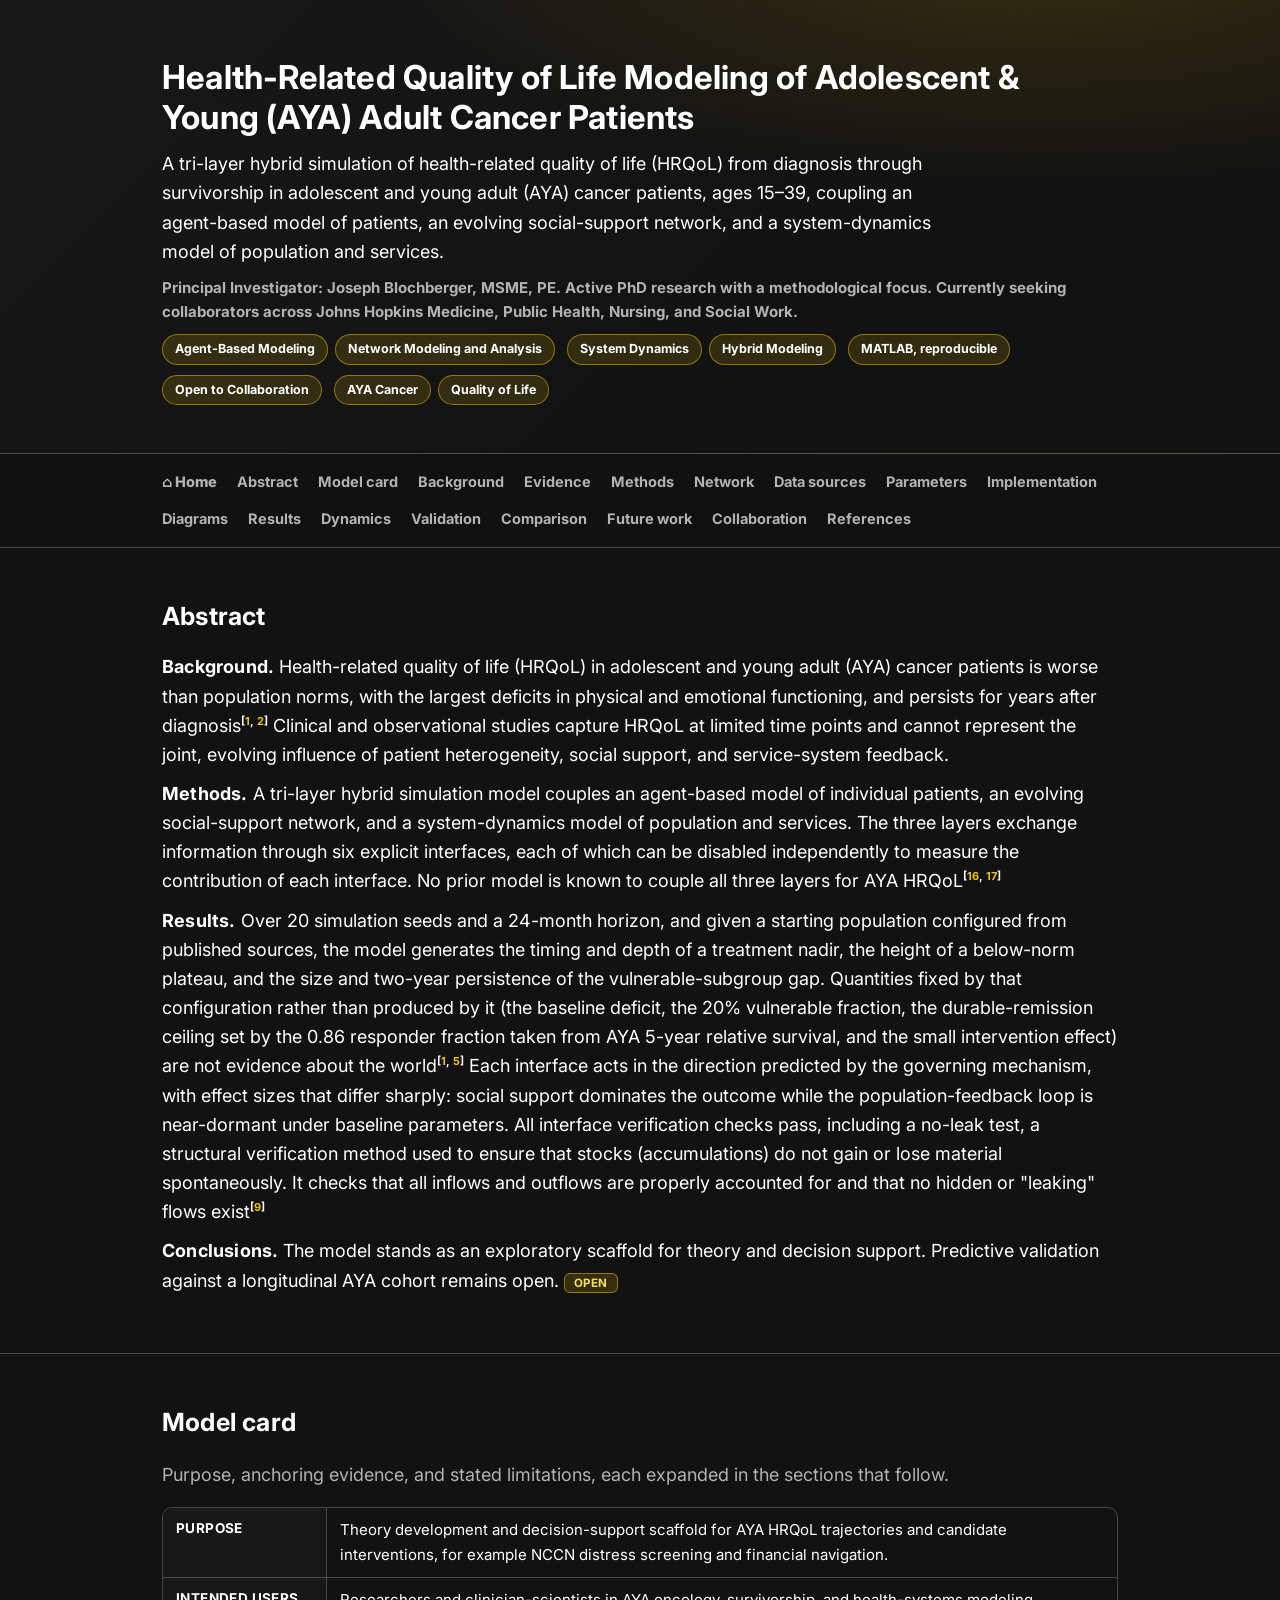
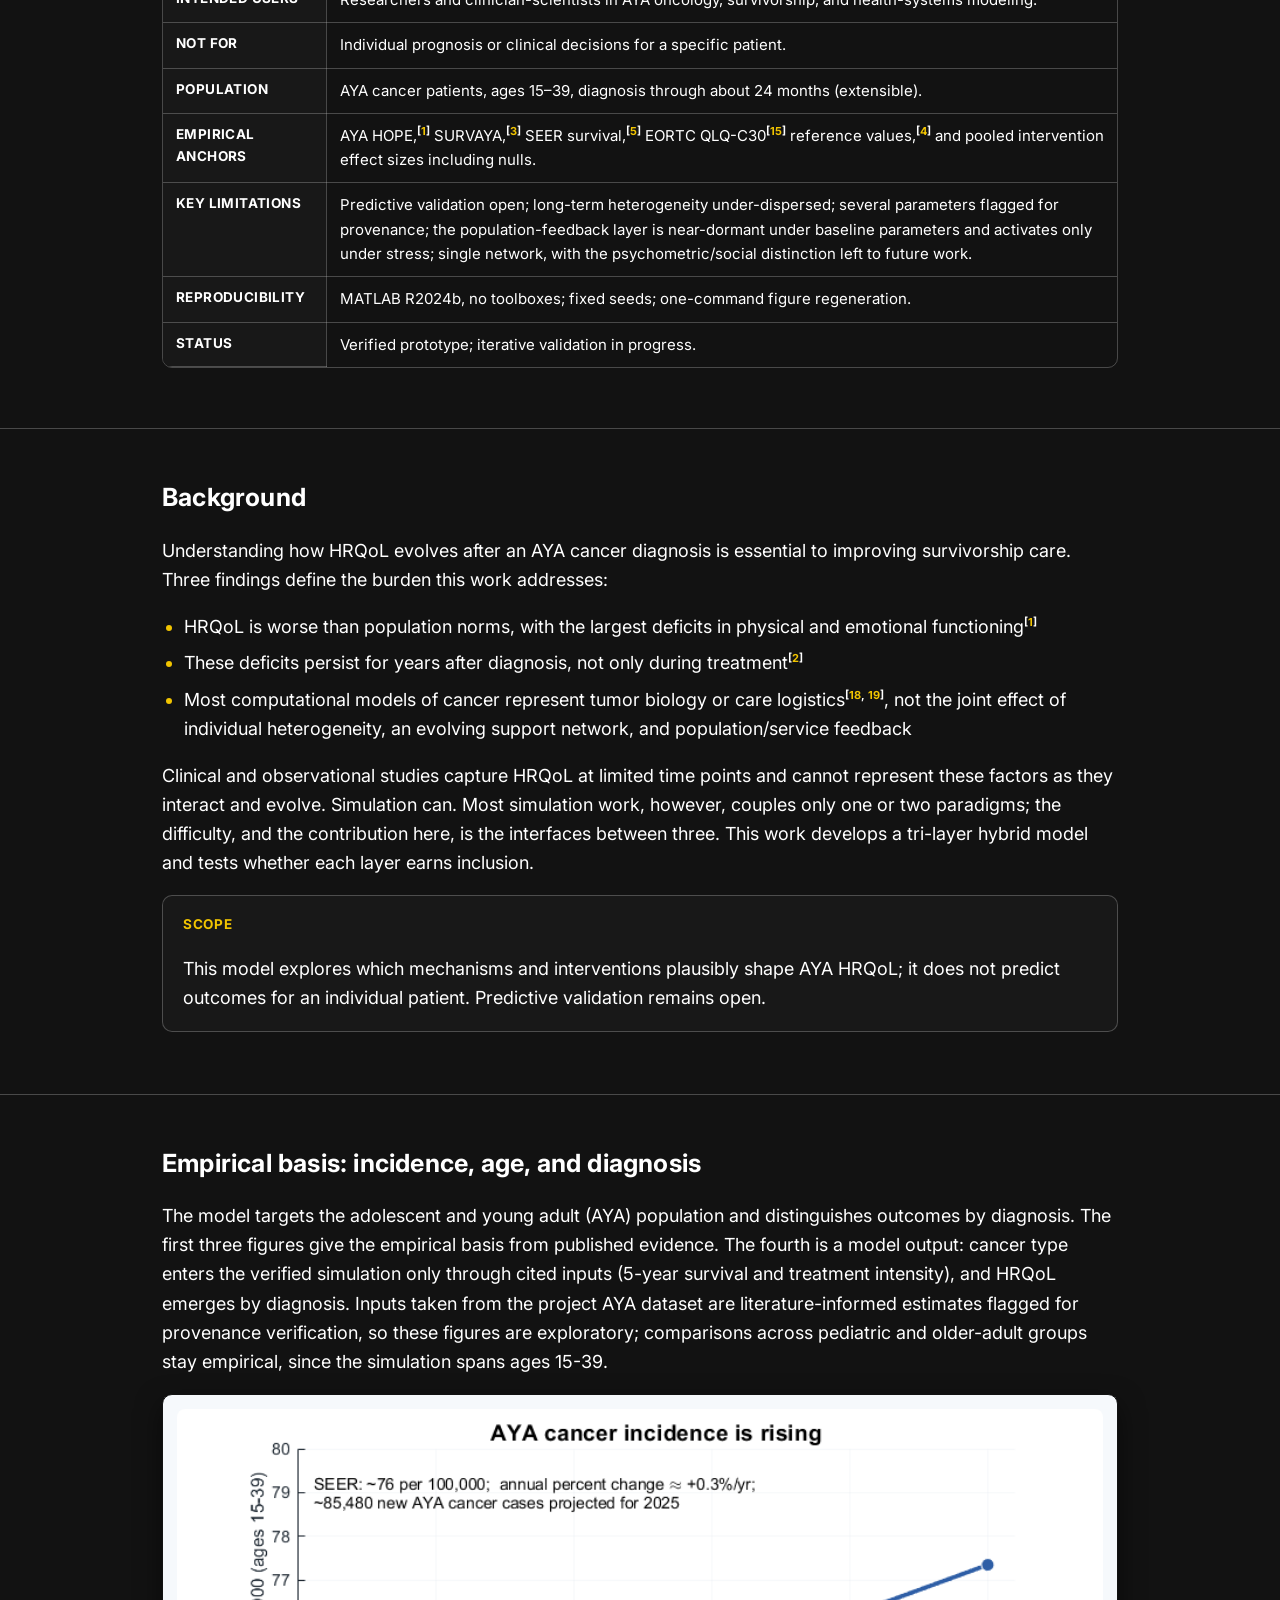
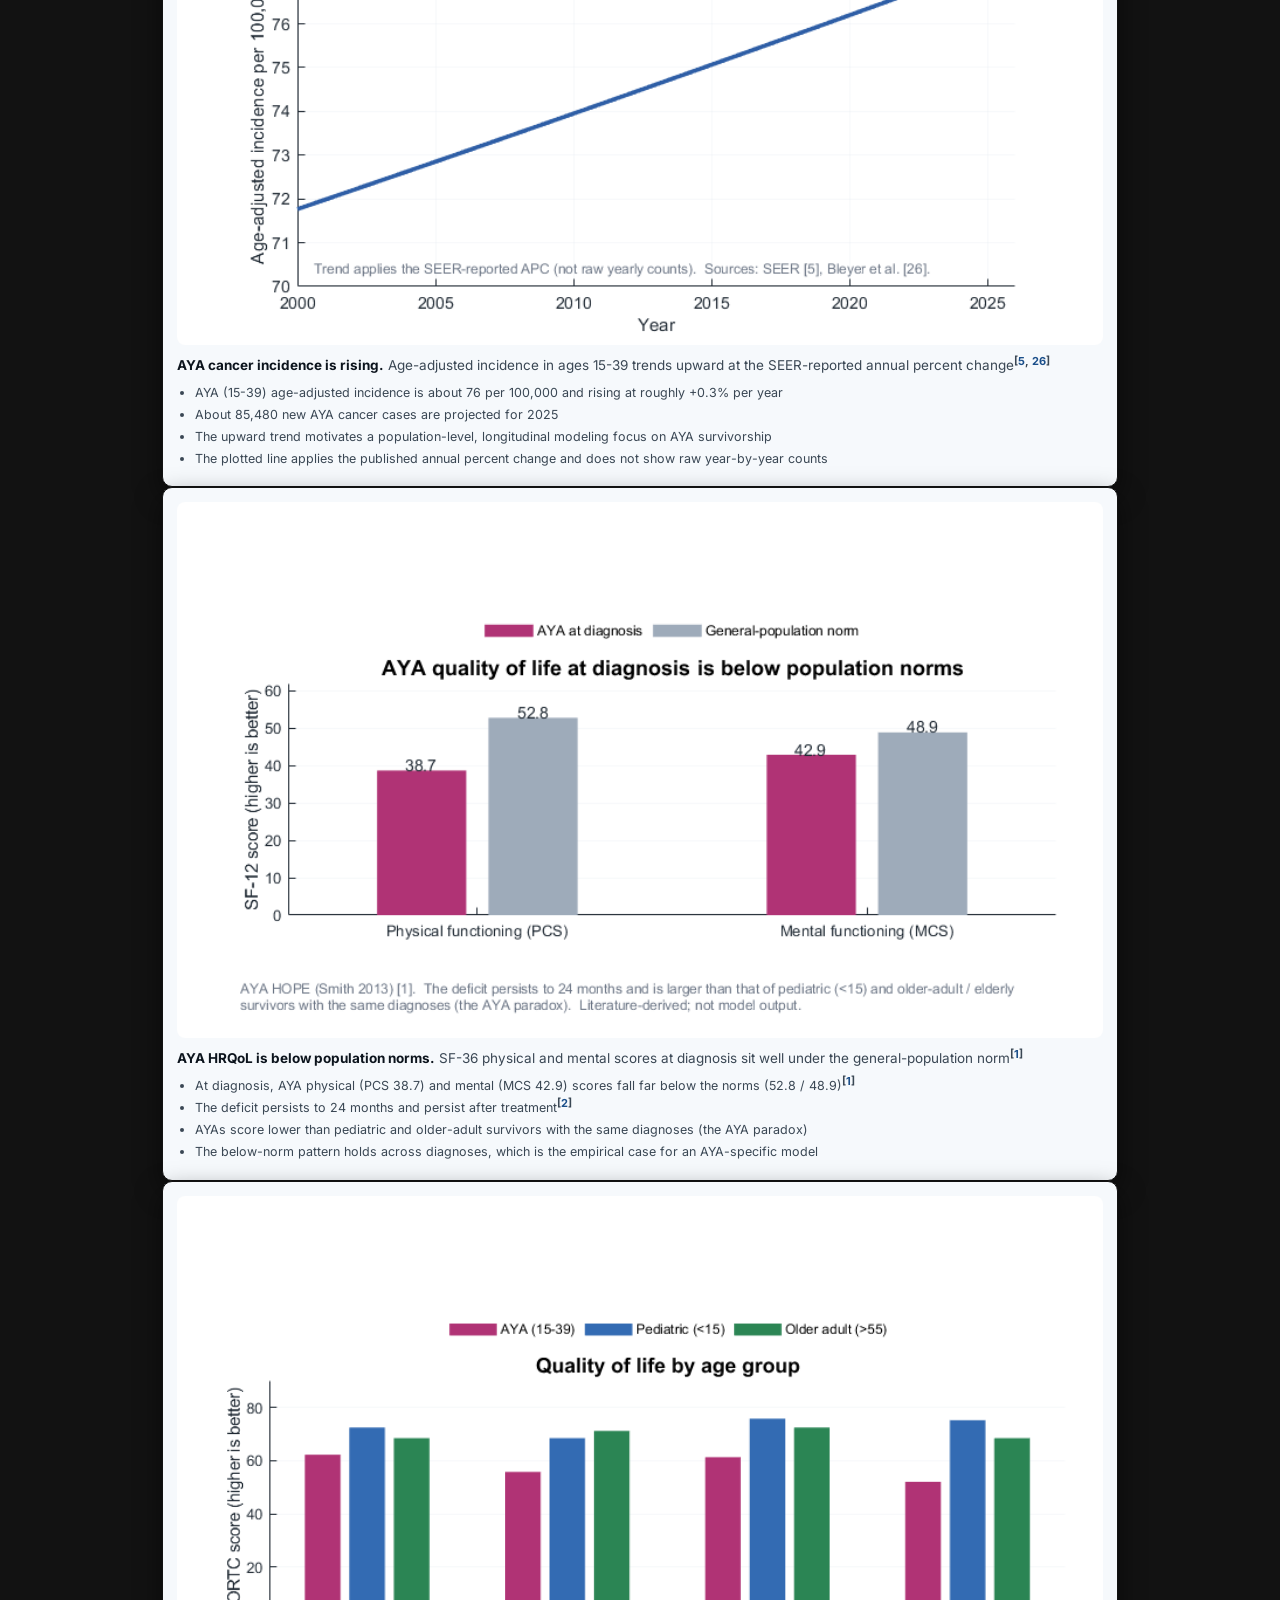
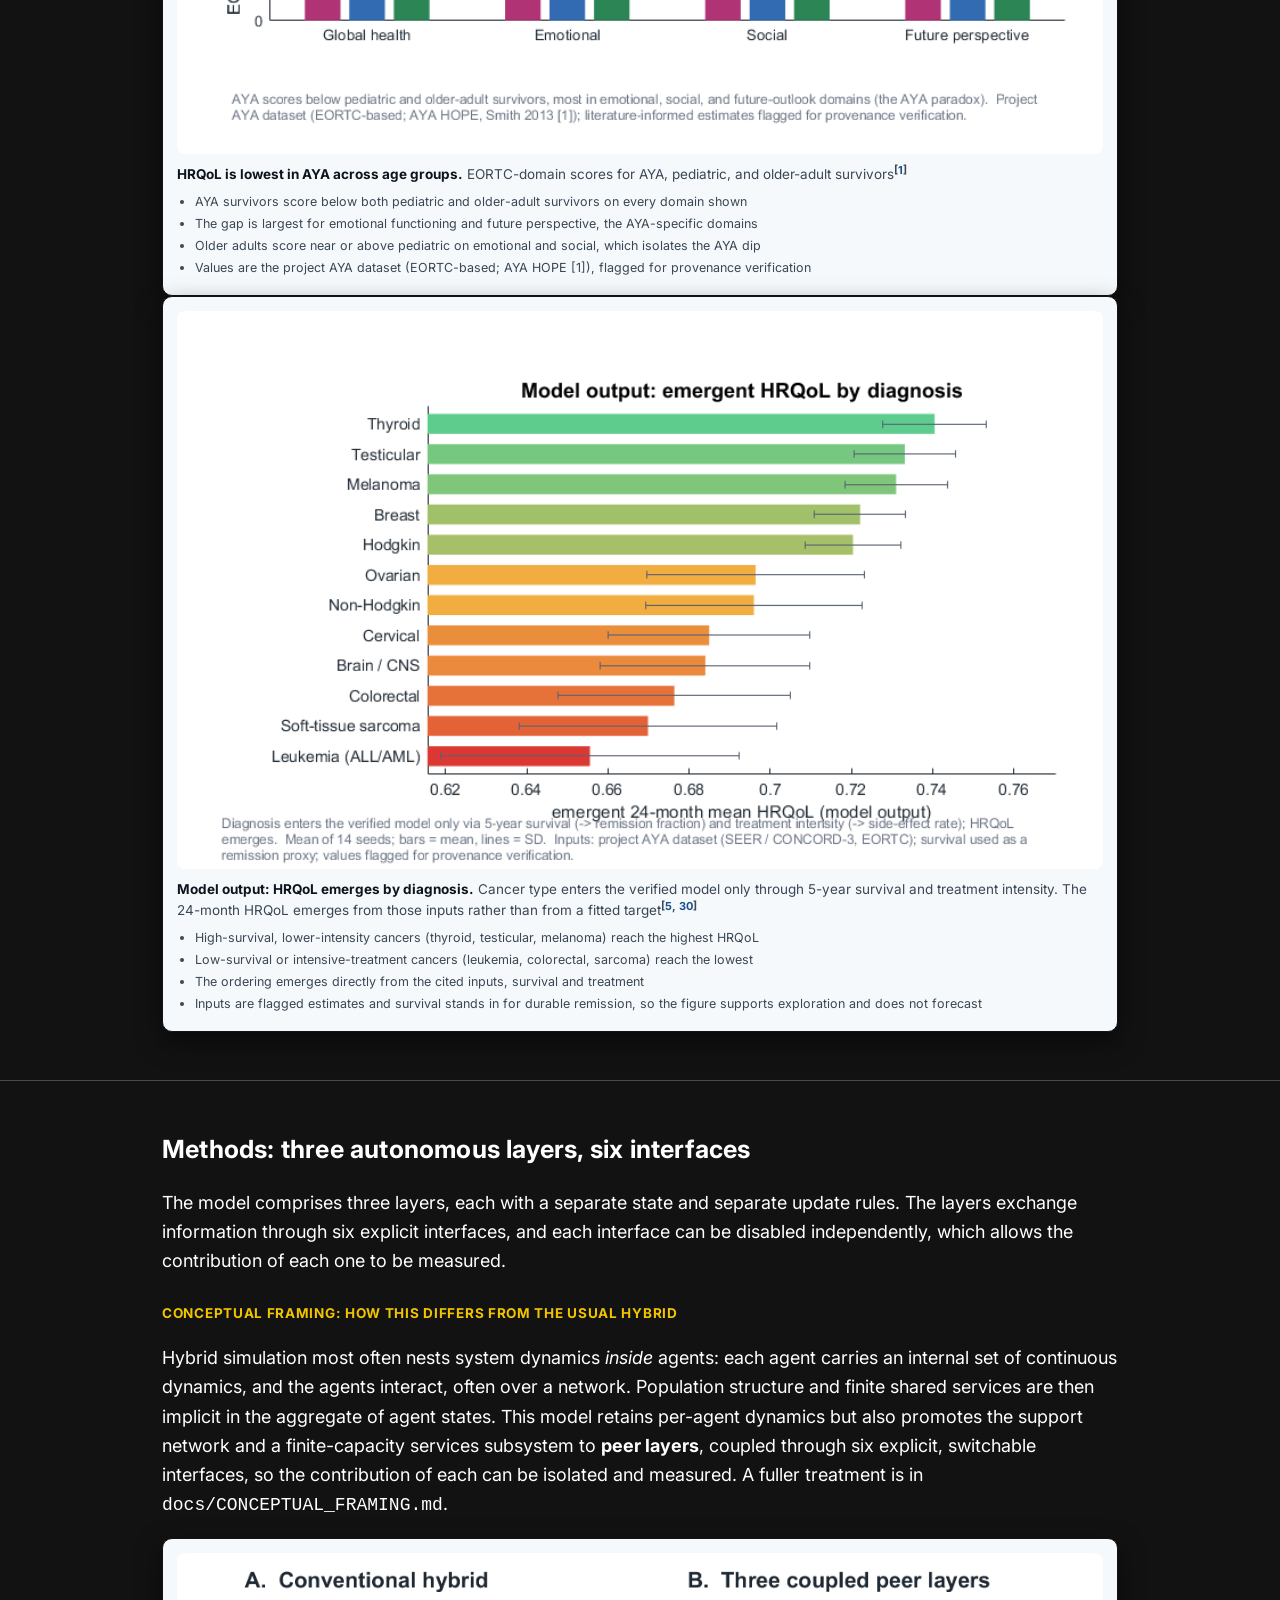
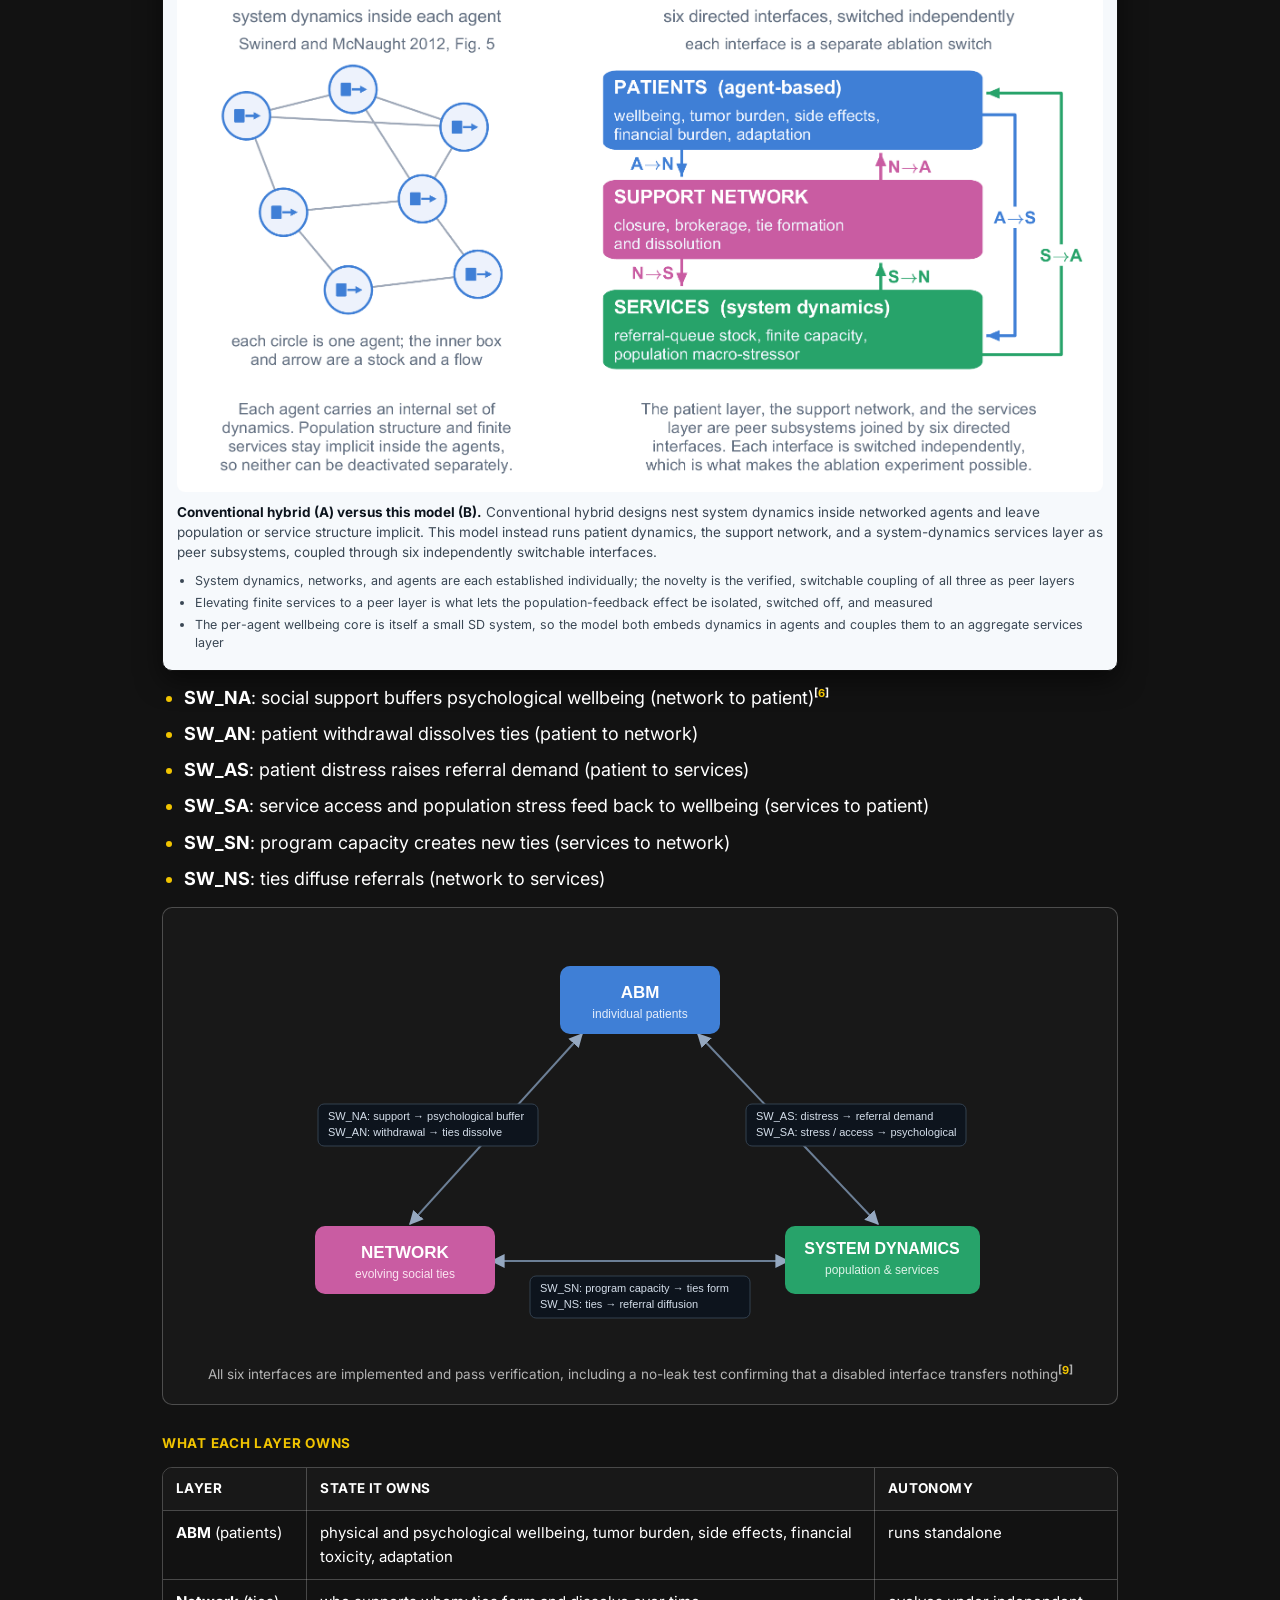
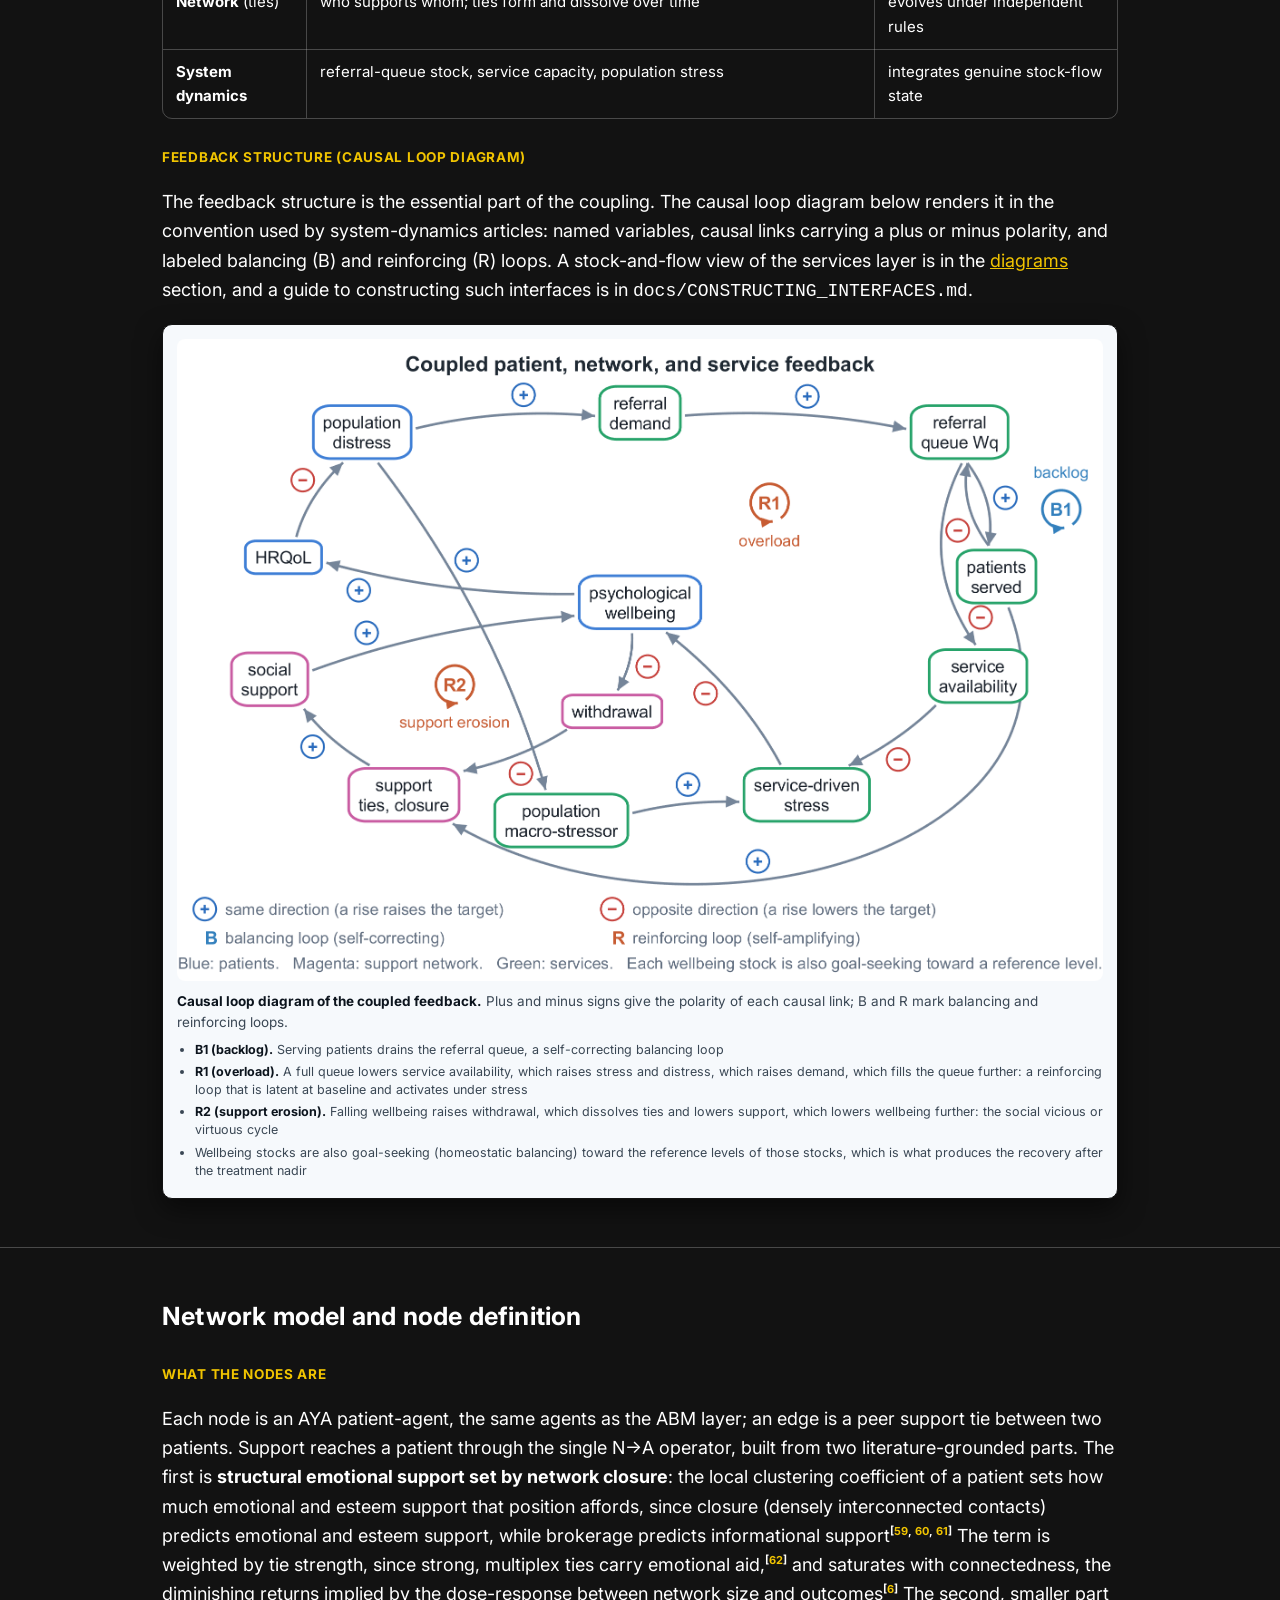
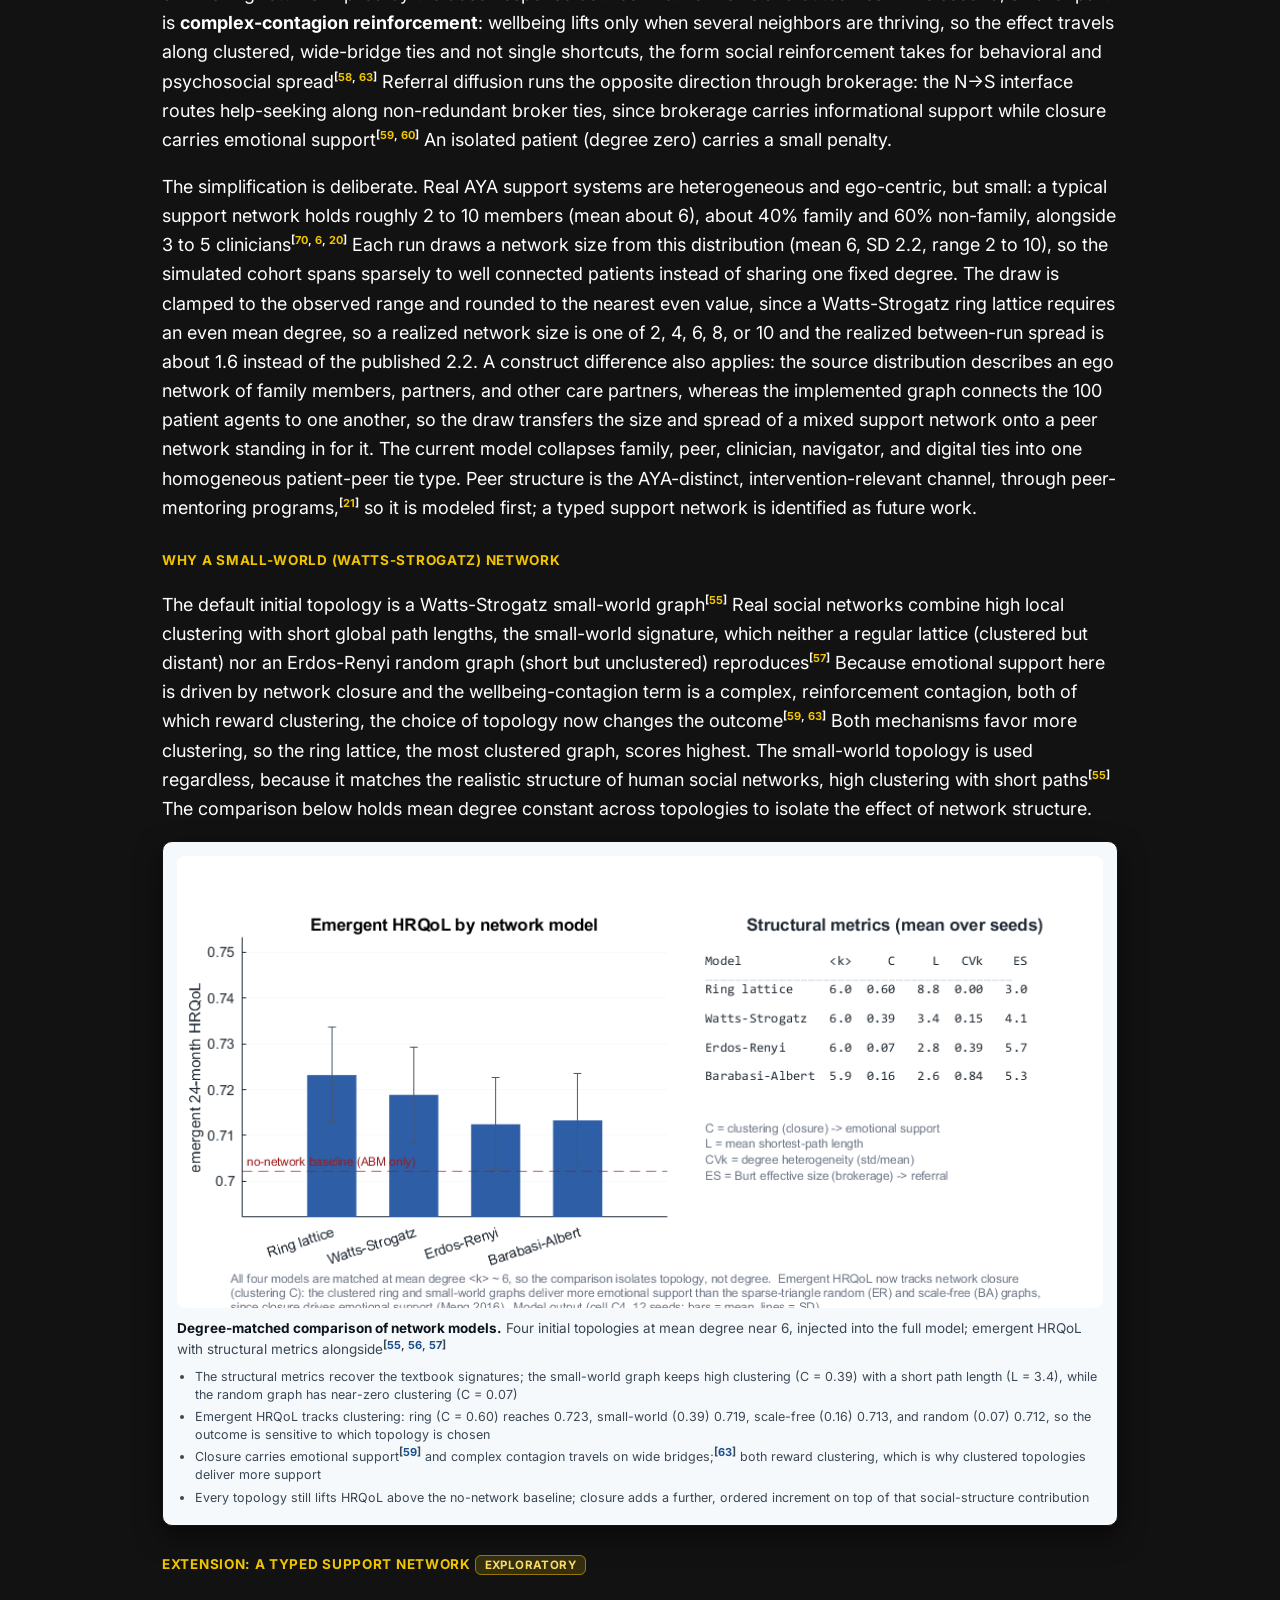
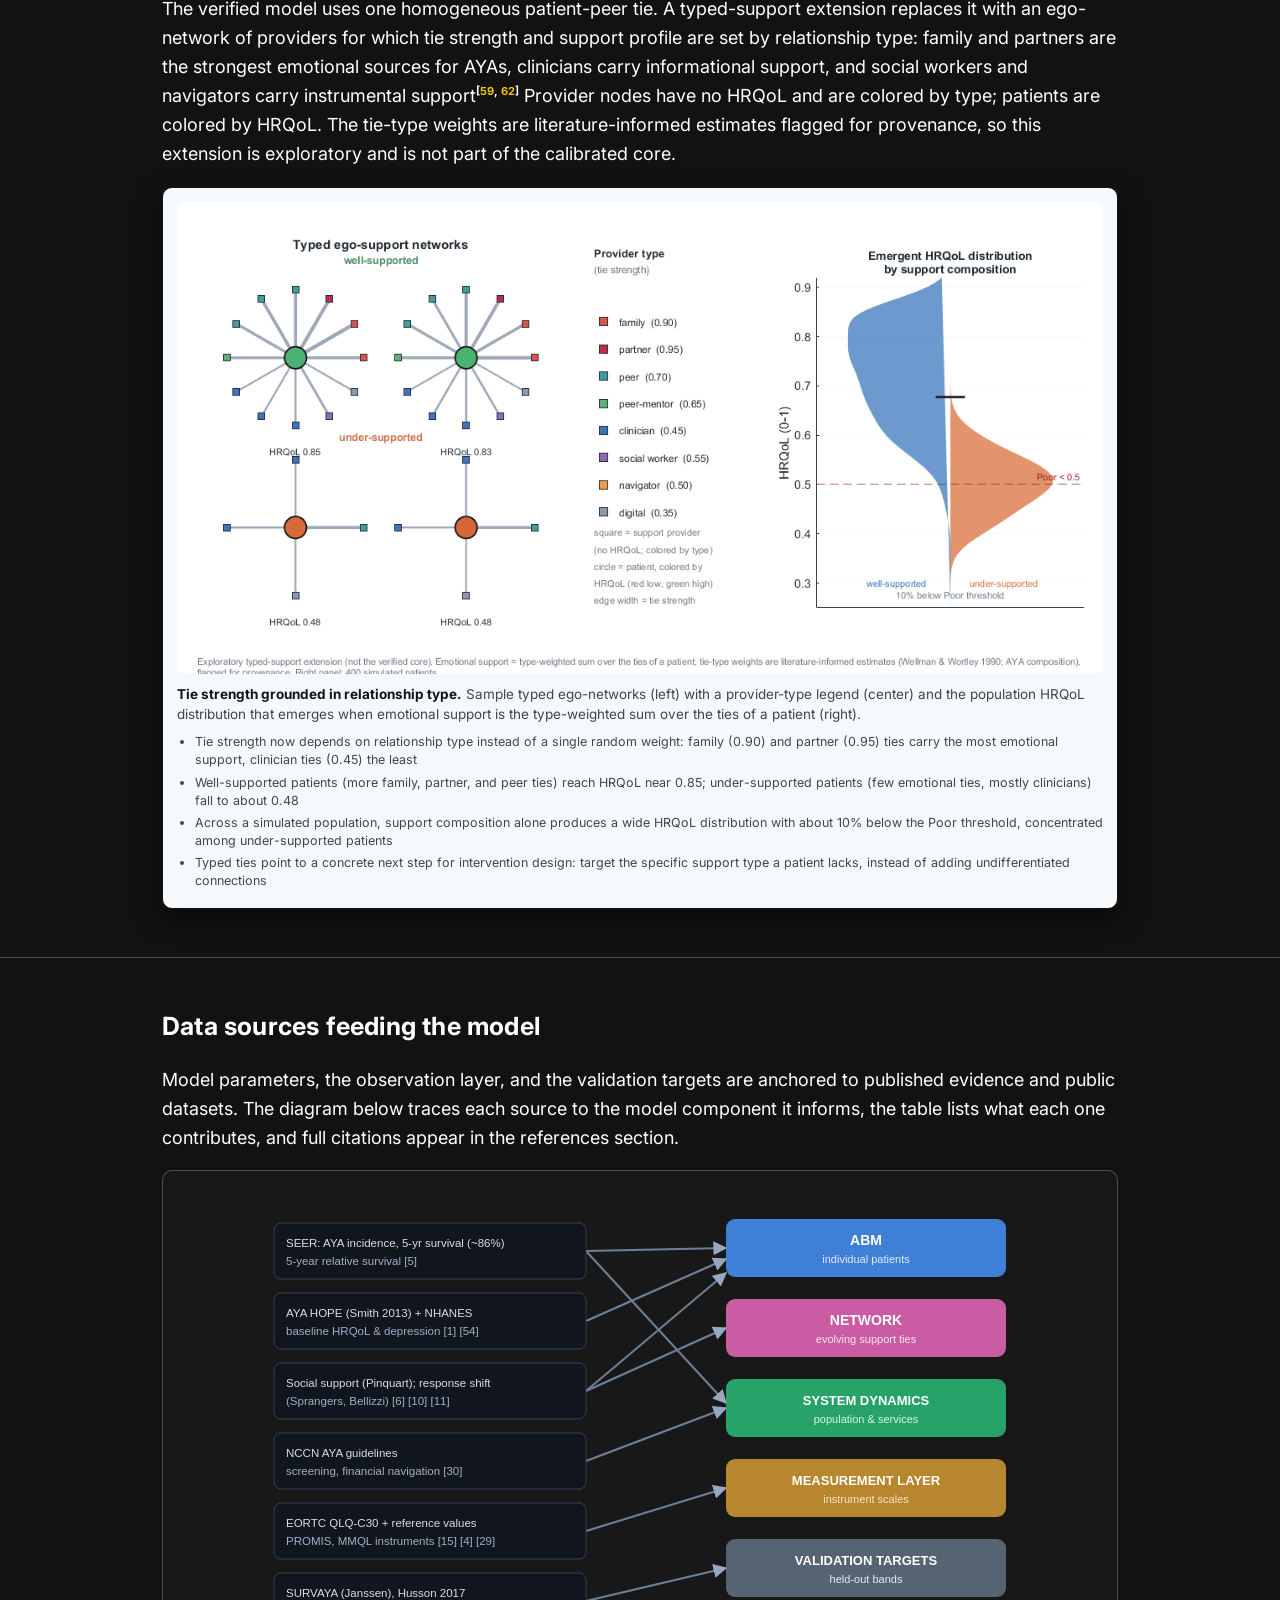
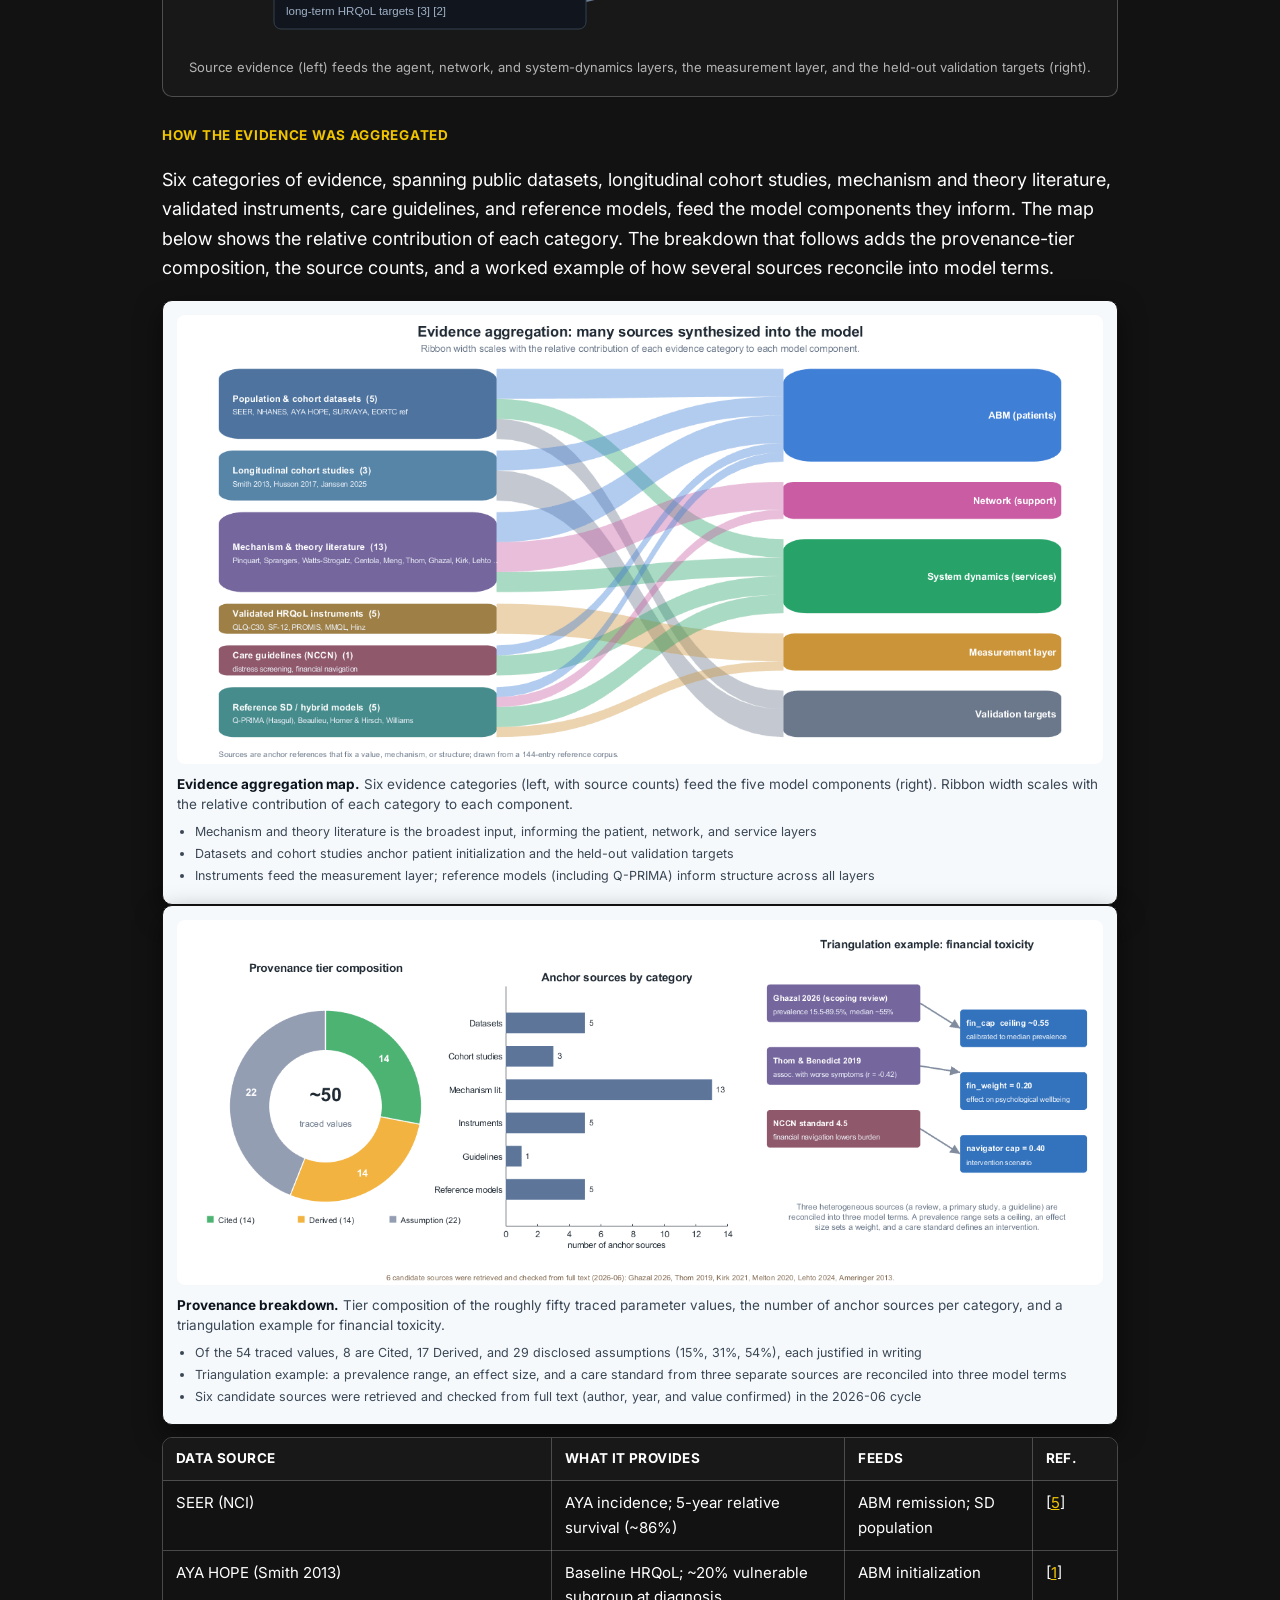
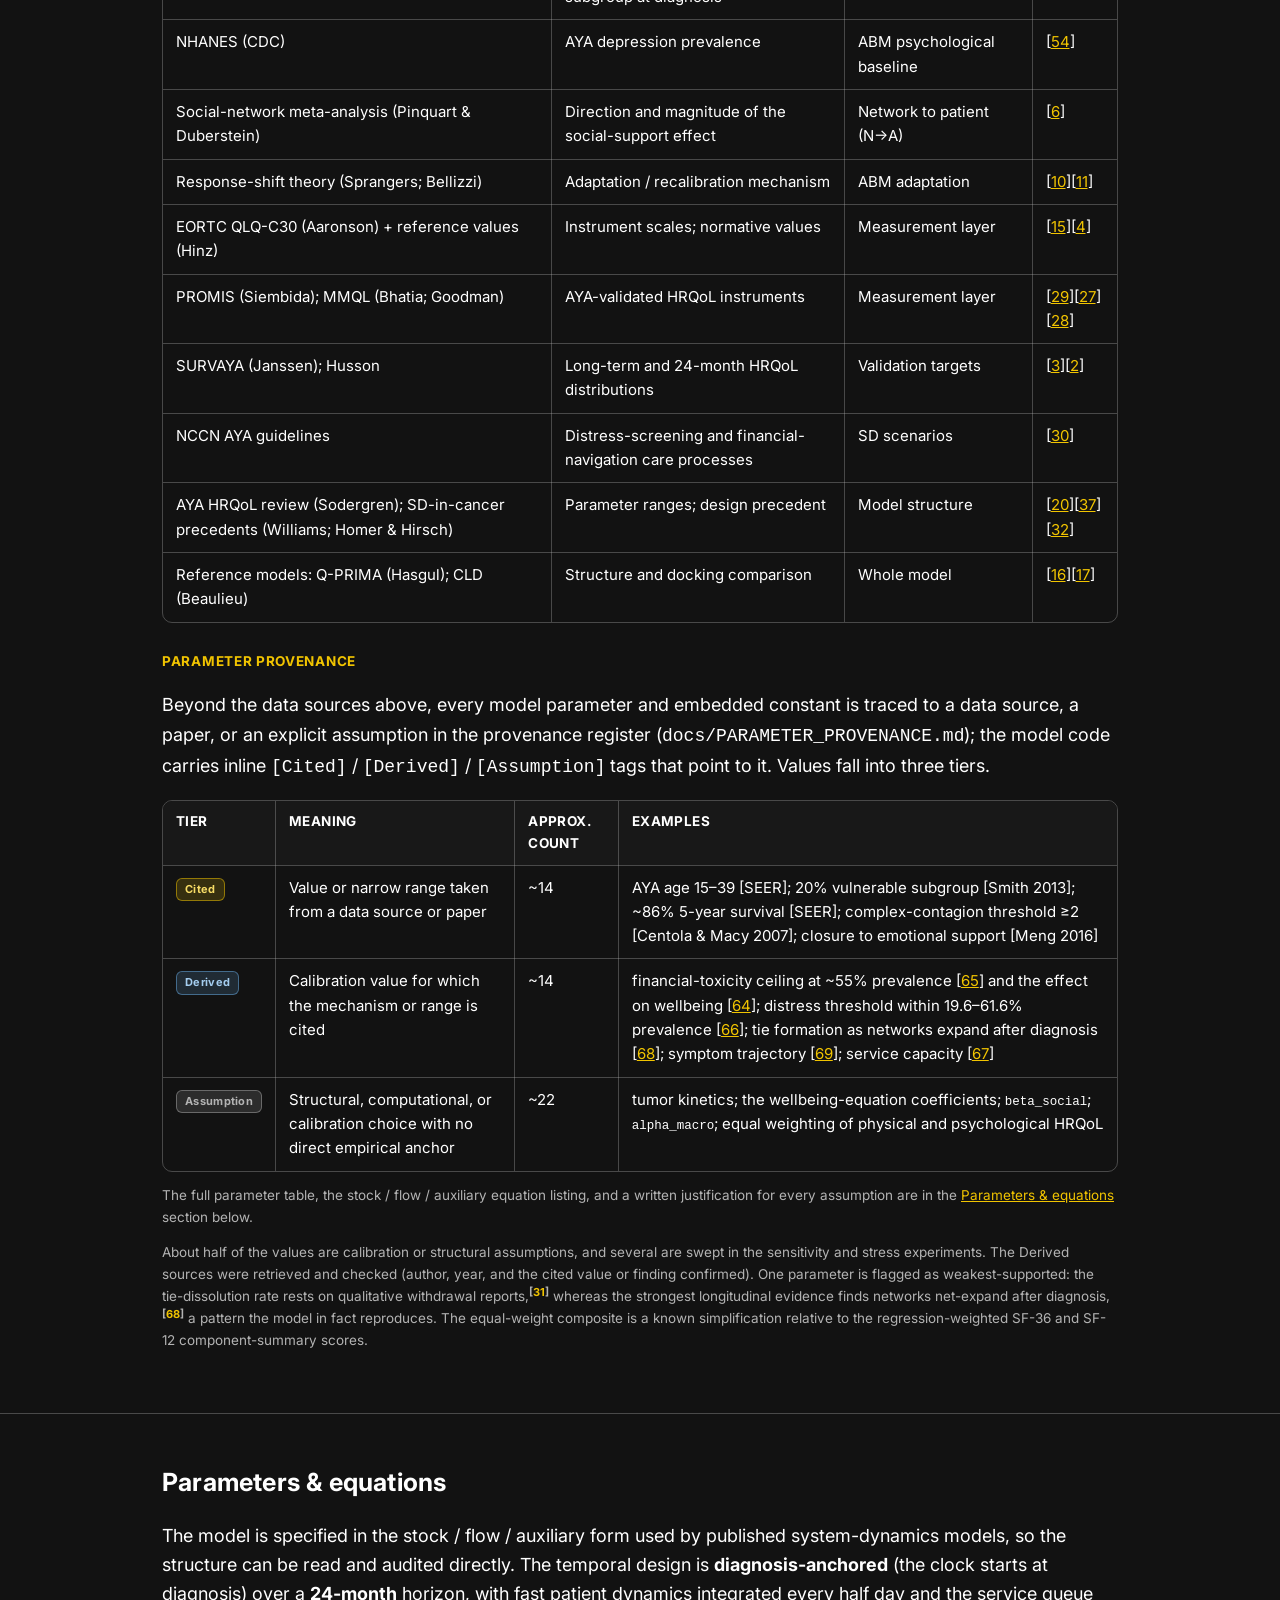
==== commit 73bfde9e: "Fixes to model" ====
--- a/aya-hrqol-model.html
+++ b/aya-hrqol-model.html
@@ -1,1568 +1,1627 @@
-<!DOCTYPE html>
-<html lang="en">
-<head>
-<meta charset="utf-8">
-<meta name="viewport" content="width=device-width, initial-scale=1">
-<meta name="color-scheme" content="dark">
-<title>AYA Cancer HRQoL: Tri-Layer Hybrid Model (Joe Blochberger)</title>
-<link rel="stylesheet" href="assets/css/tokens.css">
-<style>
-  /* Local names map onto the shared tokens in tokens.css (single source of truth). */
-  :root{
-    color-scheme: dark;
-    --sans: var(--font-body);
-    --serif: var(--font-display);
-    --mono: var(--font-mono);
-    --bg: var(--bg-primary);
-    --bg-elev: var(--bg-elevated);
-    --bg-elev2: var(--bg-elevated);
-    --code: var(--code-surface);
-    --ink: var(--text-primary);
-    --muted: var(--text-secondary);
-    --line: var(--border-strong);
-    --accent: var(--accent-green);   /* primary accent: links, highlights */
-    --accent2: var(--accent-blue);   /* secondary accent for callouts (Spirit Blue, AA as text) */
-    --good: var(--accent-green);
-    --warn: var(--accent-yellow);
-    --radius: var(--radius-card);
-  }
-  *{box-sizing:border-box}
-  html{-webkit-text-size-adjust:100%;scroll-behavior:smooth}
-  body{margin:0;font-family:var(--serif);color:var(--ink);background:var(--bg);
-    line-height:1.62;font-size:18px;-webkit-font-smoothing:antialiased}
-  .wrap{max-width:1000px;margin:0 auto;padding:0 22px}
-  a{color:var(--accent)}
-  b,strong{color:var(--ink);font-weight:700}
-
-  h1,h2,h3,nav,th,.pill,.tag,.btn,figcaption,.codecap,.refs,.lede,.meta,sup.cite,.ablabel{font-family:var(--sans)}
-
-  header{background:
-      radial-gradient(1100px 400px at 82% -12%, color-mix(in srgb, var(--accent-green) 16%, transparent), transparent 60%),
-      linear-gradient(135deg,var(--bg-elevated) 0%,var(--bg-primary) 64%);
-    color:var(--ink);padding:58px 0 48px;border-bottom:1px solid var(--line)}
-  header h1{margin:0 0 12px;font-size:33px;line-height:1.2;font-weight:700;letter-spacing:.2px}
-  header .lede{font-size:18px;color:var(--ink);max-width:790px;margin:6px 0}
-  header .meta{color:var(--muted);font-size:15px;font-weight:700;margin:10px 0 0}
-  .pill{display:inline-block;background:color-mix(in srgb, var(--accent-green) 14%, transparent);border:1px solid color-mix(in srgb, var(--accent-green) 50%, transparent);
-    color:var(--ink);padding:4px 12px;border-radius:999px;font-size:12.5px;
-    font-weight:700;margin:10px 7px 0 0}
-
-  nav{position:sticky;top:0;background:color-mix(in srgb, var(--bg-primary) 92%, transparent);backdrop-filter:blur(8px);
-    border-bottom:1px solid var(--line);z-index:10}
-  nav .wrap{display:flex;gap:6px 20px;flex-wrap:wrap;padding:12px 22px}
-  nav a{color:var(--muted);text-decoration:none;font-size:14.5px;font-weight:700;padding:4px 0}
-  nav a:hover{color:var(--ink)}
-
-  section{padding:48px 0;border-bottom:1px solid var(--line);scroll-margin-top:64px}
-  h2{font-size:25px;margin:0 0 16px;font-weight:700;letter-spacing:.2px}
-  h3{font-size:13.5px;margin:28px 0 8px;color:var(--accent);text-transform:uppercase;
-    letter-spacing:.7px;font-weight:700}
-  p,li{color:var(--ink)}
-  .muted{color:var(--muted)}
-  ul{margin:12px 0;padding-left:22px}
-  li{margin:7px 0}
-  li::marker{color:var(--accent)}
-
-  /* structured-abstract labels */
-  .ablabel{font-weight:700;color:var(--ink);letter-spacing:.2px}
-  #abstract p{margin:10px 0}
-
-  .grid2{display:grid;grid-template-columns:1fr 1fr;gap:24px}
-  .figs{display:grid;grid-template-columns:1fr 1fr;gap:24px}
-
-  .card{background:var(--bg-elev);border:1px solid var(--line);border-radius:var(--radius);
-    padding:18px 20px;margin:14px 0}
-  .obj{border-left:4px solid var(--accent2)}
-  .obj b{color:var(--accent2)}
-  .ok{border-left:4px solid var(--good)}
-  .open{border-left:4px solid var(--warn)}
-
-  figure{margin:0;background:var(--figure-mount);border:1px solid var(--bg-primary);border-radius:var(--radius);
-    padding:14px;box-shadow:0 10px 26px rgba(0,0,0,.5)}
-  figure img{width:100%;height:auto;border-radius:8px;display:block}
-  figure video{width:100%;height:auto;border-radius:8px;display:block;background:var(--bg-primary)}
-  figcaption{font-size:13.5px;color:var(--figure-muted);margin-top:10px;line-height:1.5;font-weight:400}
-  figcaption b{color:var(--figure-ink)}
-  #animations figure{margin:16px 0}
-  figcaption ul.find{margin:9px 0 2px;padding-left:18px}
-  figcaption ul.find li{color:var(--figure-muted);margin:4px 0;font-size:12.5px;line-height:1.45}
-  figcaption ul.find li::marker{color:var(--figure-muted)}
-  figcaption sup.cite a{color:var(--figure-link)}
-
-  /* A long identifier, file name, or URL is one unbreakable token and would
-     otherwise push a paragraph past the viewport on a phone. */
-  p,li,h1,h2,h3,h4,figcaption,td,th,summary{overflow-wrap:break-word}
-
-  .tablewrap{overflow-x:auto;-webkit-overflow-scrolling:touch;margin:12px 0;
-    border:1px solid var(--line);border-radius:10px}
-  table{border-collapse:collapse;width:100%;font-size:15px;min-width:540px}
-  th,td{border-bottom:1px solid var(--line);border-right:1px solid var(--line);
-    padding:10px 13px;text-align:left;vertical-align:top}
-  tr td:last-child,tr th:last-child{border-right:none}
-  tr:last-child td{border-bottom:none}
-  th{background:var(--bg-elev2);color:var(--ink);font-weight:700;font-size:13.5px;
-    text-transform:uppercase;letter-spacing:.4px}
-
-  pre.code{background:var(--code);border:1px solid var(--line);border-left:4px solid var(--accent);
-    border-radius:10px;padding:14px 16px;overflow-x:auto;margin:10px 0;
-    font-family:var(--mono);font-size:13.5px;line-height:1.6;color:var(--ink)}
-  pre.code .cm{color:var(--accent-green)}
-  pre.code .kw{color:color-mix(in srgb, var(--accent-pink) 62%, var(--text-primary));font-weight:700}
-  pre.code .str{color:var(--accent-yellow)}
-  .codecap{font-size:13px;color:var(--muted);margin:0 0 4px;font-weight:700}
-
-  sup.cite{font-size:11px;font-weight:700;line-height:0}
-  sup.cite a{color:var(--accent);text-decoration:none}
-  sup.cite a:hover{text-decoration:underline}
-
-  .tag{font-size:11.5px;font-weight:700;padding:2px 9px;border-radius:6px;letter-spacing:.4px;
-    white-space:nowrap}
-  .tag.done{background:color-mix(in srgb, var(--accent-green) 16%, transparent);color:color-mix(in srgb, var(--accent-green) 60%, var(--text-primary));border:1px solid color-mix(in srgb, var(--accent-green) 45%, transparent)}
-  .tag.open{background:color-mix(in srgb, var(--accent-yellow) 16%, transparent);color:color-mix(in srgb, var(--accent-yellow) 60%, var(--text-primary));border:1px solid color-mix(in srgb, var(--accent-yellow) 50%, transparent)}
-
-  /* layer + provenance-tier chips for the parameters/equations tables */
-  .chip{display:inline-block;font-family:var(--sans);font-size:11px;font-weight:700;
-    padding:2px 8px;border-radius:6px;letter-spacing:.3px;white-space:nowrap}
-  .chip.abm{background:color-mix(in srgb, var(--accent-blue) 18%, transparent);color:color-mix(in srgb, var(--accent-blue) 60%, var(--text-primary));border:1px solid color-mix(in srgb, var(--accent-blue) 55%, transparent)}
-  .chip.net{background:color-mix(in srgb, var(--accent-pink) 18%, transparent);color:color-mix(in srgb, var(--accent-pink) 60%, var(--text-primary));border:1px solid color-mix(in srgb, var(--accent-pink) 55%, transparent)}
-  .chip.sd{background:color-mix(in srgb, var(--accent-green) 18%, transparent);color:color-mix(in srgb, var(--accent-green) 60%, var(--text-primary));border:1px solid color-mix(in srgb, var(--accent-green) 55%, transparent)}
-  .chip.cited{background:color-mix(in srgb, var(--accent-green) 16%, transparent);color:color-mix(in srgb, var(--accent-green) 60%, var(--text-primary));border:1px solid color-mix(in srgb, var(--accent-green) 50%, transparent)}
-  .chip.derived{background:color-mix(in srgb, var(--accent-blue) 16%, transparent);color:color-mix(in srgb, var(--accent-blue) 60%, var(--text-primary));border:1px solid color-mix(in srgb, var(--accent-blue) 50%, transparent)}
-  .chip.assume{background:color-mix(in srgb, var(--text-secondary) 16%, transparent);color:var(--text-secondary);border:1px solid color-mix(in srgb, var(--text-secondary) 45%, transparent)}
-  td code,code.eq{font-family:var(--mono);font-size:12.5px;color:var(--ink)}
-  code.eq{white-space:nowrap}
-  details.fold{background:var(--bg-elev);border:1px solid var(--line);border-radius:10px;margin:12px 0}
-  details.fold>summary{cursor:pointer;padding:12px 16px;font-family:var(--sans);font-weight:700;
-    font-size:14px;color:var(--muted);list-style:none}
-  details.fold>summary::-webkit-details-marker{display:none}
-  details.fold>summary:before{content:"\25B8";margin-right:9px;color:var(--accent)}
-  details.fold[open]>summary:before{content:"\25BE"}
-  details.fold .tablewrap{margin:0;border:none;border-top:1px solid var(--line);border-radius:0 0 10px 10px}
-  .legend{display:flex;flex-wrap:wrap;gap:8px 14px;margin:10px 0 4px;font-family:var(--sans);font-size:12.5px;color:var(--muted)}
-  .legend span{display:inline-flex;align-items:center;gap:6px}
-
-  a.btn{display:inline-block;background:var(--accent);color:var(--bg-primary);text-decoration:none;
-    padding:12px 20px;border-radius:10px;font-weight:700;font-size:15px}
-  a.btn:hover{background:color-mix(in srgb, var(--accent-green) 70%, var(--text-primary))}
-
-  ol.refs{font-size:14.5px;line-height:1.55;padding-left:26px}
-  ol.refs li{margin:9px 0;color:var(--muted);scroll-margin-top:70px}
-  ol.refs li b{color:var(--ink)}
-
-  footer{padding:34px 0 52px;color:var(--muted);font-size:13.5px}
-
-  @media(max-width:760px){
-    body{font-size:17px}
-    .wrap{padding:0 18px}
-    header{padding:42px 0 36px}
-    header h1{font-size:27px}
-    section{padding:38px 0}
-    h2{font-size:22px}
-    .grid2,.figs{grid-template-columns:1fr}
-    nav .wrap{gap:4px 16px}
-  }
-</style>
-</head>
-<body>
-
-<header>
-  <div class="wrap">
-    <h1>Health-Related Quality of Life Modeling of Adolescent &amp; Young (AYA) Adult Cancer Patients</h1>
-    <p class="lede">A tri-layer hybrid simulation of health-related quality of life (HRQoL) from diagnosis
-       through survivorship in adolescent and young adult (AYA) cancer patients, ages 15&ndash;39, coupling an
-       agent-based model of patients, an evolving social-support network, and a system-dynamics model of
-       population and services.</p>
-    <p class="meta">Principal Investigator: Joseph Blochberger, MSME, PE. Active PhD research with a methodological focus. Currently seeking collaborators across Johns Hopkins Medicine,
-       Public Health, Nursing, and Social Work.</p>
-    <span class="pill">Agent-Based Modeling</span><span class="pill">Network Modeling and Analysis</span>
-    <span class="pill">System Dynamics</span><span class="pill">Hybrid Modeling</span>
-    <span class="pill">MATLAB, reproducible</span><span class="pill">Open to Collaboration</span>
-    <span class="pill">AYA Cancer</span><span class="pill">Quality of Life</span>
-  </div>
-</header>
-
-<nav><div class="wrap">
-  <a href="index.html" style="font-weight:800">&#8962; Home</a>
-  <a href="#abstract">Abstract</a>
-  <a href="#modelcard">Model card</a>
-  <a href="#background">Background</a>
-  <a href="#evidence">Evidence</a>
-  <a href="#methods">Methods</a>
-  <a href="#network">Network</a>
-  <a href="#data">Data sources</a>
-  <a href="#equations">Parameters</a>
-  <a href="#code">Implementation</a>
-  <a href="#diagrams">Diagrams</a>
-  <a href="#results">Results</a>
-  <a href="#animations">Dynamics</a>
-  <a href="#validation">Validation</a>
-  <a href="#comparison">Comparison</a>
-  <a href="#future">Future work</a>
-  <a href="#collab">Collaboration</a>
-  <a href="#references">References</a>
-</div></nav>
-
-<section id="abstract"><div class="wrap">
-  <h2>Abstract</h2>
-  <p><span class="ablabel">Background.</span> Health-related quality of life (HRQoL) in adolescent and
-     young adult (AYA) cancer patients is worse than population norms, with the largest deficits in
-     physical and emotional functioning, and persists for years after
-     diagnosis<sup class="cite">[<a href="#r1">1</a>, <a href="#r2">2</a>]</sup> Clinical and
-     observational studies capture HRQoL at limited time points and cannot represent the joint, evolving
-     influence of patient heterogeneity, social support, and service-system feedback.</p>
-  <p><span class="ablabel">Methods.</span> A tri-layer hybrid simulation model couples an agent-based
-     model of individual patients, an evolving social-support network, and a system-dynamics model of
-     population and services. The three layers exchange information through six explicit interfaces, each
-     of which can be disabled independently to measure the contribution of each interface. No prior model is known to couple
-     all three layers for AYA HRQoL<sup class="cite">[<a href="#r16">16</a>, <a href="#r17">17</a>]</sup></p>
-  <p><span class="ablabel">Results.</span> Over 20 simulation seeds and a 24-month horizon, the model
-     reproduces patterns it was not fitted to, including a treatment nadir, persistent emotional deficits,
-     and a durable-remission fraction near 78% among treated agents, within the band anchored to AYA
-     5-year relative survival<sup class="cite">[<a href="#r1">1</a>, <a href="#r5">5</a>]</sup>
-     Each interface acts in the direction predicted by the governing mechanism, with effect sizes that differ sharply:
-     social support dominates the outcome while the population-feedback loop is near-dormant under baseline
-     parameters. All interface verification checks pass, including a no-leak test, a structural verification method used to ensure that stocks (accumulations) do not gain or lose material spontaneously. It checks that all inflows and outflows are properly accounted for and that no hidden or "leaking" flows exist<sup class="cite">[<a href="#r9">9</a>]</sup></p>
-  <p><span class="ablabel">Conclusions.</span> The model stands as an exploratory scaffold for theory and
-     decision support. Predictive validation against a longitudinal AYA cohort remains
-     open. <span class="tag open">OPEN</span></p>
-</div></section>
-
-<section id="modelcard"><div class="wrap">
-  <h2>Model card</h2>
-  <p class="muted">Purpose, anchoring evidence, and stated limitations, each expanded in the sections
-     that follow.</p>
-  <div class="tablewrap">
-  <table>
-    <tr><th>Purpose</th><td>Theory development and decision-support scaffold for AYA HRQoL trajectories and
-      candidate interventions, for example NCCN distress screening and financial navigation.</td></tr>
-    <tr><th>Intended users</th><td>Researchers and clinician-scientists in AYA oncology, survivorship, and
-      health-systems modeling.</td></tr>
-    <tr><th>Not for</th><td>Individual prognosis or clinical decisions for a specific patient.</td></tr>
-    <tr><th>Population</th><td>AYA cancer patients, ages 15&ndash;39, diagnosis through about 24 months
-      (extensible).</td></tr>
-    <tr><th>Empirical anchors</th><td>AYA HOPE,<sup class="cite">[<a href="#r1">1</a>]</sup>
-      SURVAYA,<sup class="cite">[<a href="#r3">3</a>]</sup> SEER survival,<sup class="cite">[<a href="#r5">5</a>]</sup>
-      EORTC QLQ-C30<sup class="cite">[<a href="#r15">15</a>]</sup> reference values,<sup class="cite">[<a href="#r4">4</a>]</sup> and pooled intervention
-      effect sizes including nulls.</td></tr>
-    <tr><th>Key limitations</th><td>Predictive validation open; long-term heterogeneity under-dispersed;
-      several parameters flagged for provenance; the population-feedback layer is near-dormant under baseline
-      parameters and activates only under stress; single network, with the psychometric/social distinction
-      left to future work.</td></tr>
-    <tr><th>Reproducibility</th><td>MATLAB R2024b, no toolboxes; fixed seeds; one-command figure
-      regeneration.</td></tr>
-    <tr><th>Status</th><td>Verified prototype; iterative validation in progress.</td></tr>
-  </table>
-  </div>
-</div></section>
-
-<section id="background"><div class="wrap">
-  <h2>Background</h2>
-  <p>Understanding how HRQoL evolves after an AYA cancer diagnosis is essential to improving survivorship
-     care. Three findings define the burden this work addresses:</p>
-  <ul>
-    <li>HRQoL is worse than population norms, with the largest deficits in physical and emotional
-       functioning<sup class="cite">[<a href="#r1">1</a>]</sup></li>
-    <li>These deficits persist for years after diagnosis, not only during
-       treatment<sup class="cite">[<a href="#r2">2</a>]</sup></li>
-    <li>Most computational models of cancer represent tumor biology or care logistics<sup class="cite">[<a href="#r18">18</a>, <a href="#r19">19</a>]</sup>, not the joint
-       effect of individual heterogeneity, an evolving support network, and population/service feedback</li>
-  </ul>
-  <p>Clinical and observational studies capture HRQoL at limited time points and cannot represent these
-     factors as they interact and evolve. Simulation can. Most simulation work, however, couples only one
-     or two paradigms; the difficulty, and the contribution here, is the interfaces between three. This
-     work develops a tri-layer hybrid model and tests whether each layer earns inclusion.</p>
-
-  <div class="card">
-    <h3 style="margin-top:0">Scope</h3>
-    <p style="margin-bottom:0">This model explores which mechanisms and interventions plausibly shape AYA
-       HRQoL; it does not predict outcomes for an individual patient. Predictive validation remains open.</p>
-  </div>
-</div></section>
-
-<section id="evidence"><div class="wrap">
-  <h2>Empirical basis: incidence, age, and diagnosis</h2>
-  <p>The model targets the adolescent and young adult (AYA) population and distinguishes outcomes by
-     diagnosis. The first three figures give the empirical basis from published evidence. The fourth is a
-     model output: cancer type enters the verified simulation only through cited inputs (5-year survival
-     and treatment intensity), and HRQoL emerges by diagnosis. Inputs taken from the project AYA dataset
-     are literature-informed estimates flagged for provenance verification, so these figures are
-     exploratory; comparisons across pediatric and older-adult groups stay empirical, since the simulation
-     spans ages 15-39.</p>
-
-  <figure><img src="assets/aya/evidence_incidence.png" alt="AYA cancer incidence rising over time" loading="lazy">
-    <figcaption><b>AYA cancer incidence is rising.</b> Age-adjusted incidence in ages 15-39 trends upward at
-    the SEER-reported annual percent change<sup class="cite">[<a href="#r5">5</a>, <a href="#r26">26</a>]</sup>
-    <ul class="find">
-      <li>AYA (15-39) age-adjusted incidence is about 76 per 100,000 and rising at roughly +0.3% per year</li>
-      <li>About 85,480 new AYA cancer cases are projected for 2025</li>
-      <li>The upward trend motivates a population-level, longitudinal modeling focus on AYA survivorship</li>
-      <li>The plotted line applies the published annual percent change and does not show raw year-by-year counts</li>
-    </ul></figcaption></figure>
-
-  <figure><img src="assets/aya/evidence_below_norm.png" alt="AYA HRQoL below population norms" loading="lazy">
-    <figcaption><b>AYA HRQoL is below population norms.</b> SF-12 physical and mental scores at diagnosis sit
-    well under the general-population norm<sup class="cite">[<a href="#r1">1</a>]</sup>
-    <ul class="find">
-      <li>At diagnosis, AYA physical (PCS 38.7) and mental (MCS 42.9) scores fall far below the norms (52.8 / 48.9)<sup class="cite">[<a href="#r1">1</a>]</sup></li>
-      <li>The deficit persists to 24 months rather than resolving after treatment<sup class="cite">[<a href="#r2">2</a>]</sup></li>
-      <li>AYAs score lower than pediatric and older-adult survivors with the same diagnoses (the AYA paradox)</li>
-      <li>The below-norm pattern holds across diagnoses, which is the empirical case for an AYA-specific model</li>
-    </ul></figcaption></figure>
-
-  <figure><img src="assets/aya/evidence_age_groups.png" alt="HRQoL by age group" loading="lazy">
-    <figcaption><b>HRQoL is lowest in AYA across age groups.</b> EORTC-domain scores for AYA, pediatric, and
-    older-adult survivors<sup class="cite">[<a href="#r1">1</a>]</sup>
-    <ul class="find">
-      <li>AYA survivors score below both pediatric and older-adult survivors on every domain shown</li>
-      <li>The gap is largest for emotional functioning and future perspective, the AYA-specific domains</li>
-      <li>Older adults score near or above pediatric on emotional and social, which isolates the AYA dip</li>
-      <li>Values are the project AYA dataset (EORTC-based; AYA HOPE [1]), flagged for provenance verification</li>
-    </ul></figcaption></figure>
-
-  <figure><img src="assets/aya/evidence_model_by_diagnosis.png" alt="Model HRQoL by diagnosis" loading="lazy">
-    <figcaption><b>Model output: HRQoL emerges by diagnosis.</b> Cancer type enters the verified model only
-    through 5-year survival and treatment intensity. The 24-month HRQoL emerges from those inputs rather
-    than from a fitted target<sup class="cite">[<a href="#r5">5</a>, <a href="#r30">30</a>]</sup>
-    <ul class="find">
-      <li>High-survival, lower-intensity cancers (thyroid, testicular, melanoma) reach the highest HRQoL</li>
-      <li>Low-survival or intensive-treatment cancers (leukemia, colorectal, sarcoma) reach the lowest</li>
-      <li>The ordering emerges directly from the cited inputs, survival and treatment</li>
-      <li>Inputs are flagged estimates and survival stands in for durable remission, so the figure supports exploration rather than forecasting</li>
-    </ul></figcaption></figure>
-</div></section>
-
-<section id="methods"><div class="wrap">
-  <h2>Methods: three autonomous layers, six interfaces</h2>
-  <p>The model comprises three layers, each with a separate state and separate update rules. The layers exchange
-     information through six explicit interfaces, and each interface can be disabled independently, which
-     allows the contribution of each one to be measured.</p>
-
-  <h3>Conceptual framing: how this differs from the usual hybrid</h3>
-  <p>Hybrid simulation most often nests system dynamics <i>inside</i> agents: each agent
-     carries an internal set of continuous dynamics, and the agents interact, often over a network.
-     Population structure and finite shared services are then implicit in the aggregate of
-     agent states. This model retains per-agent dynamics but also promotes the support
-     network and a finite-capacity services subsystem to <b>peer layers</b>, coupled through
-     six explicit, switchable interfaces, so the contribution of each can be isolated and
-     measured. A fuller treatment is in <code>docs/CONCEPTUAL_FRAMING.md</code>.</p>
-  <figure><img src="assets/aya/fig_coupling_taxonomy.png" alt="Conventional SD-in-agents hybrid versus the three peer layers of this model" loading="lazy">
-    <figcaption><b>Conventional hybrid (A) versus this model (B).</b> Conventional hybrid designs nest
-    system dynamics inside networked agents and leave population or service structure implicit. This
-    model instead runs patient dynamics, the support network, and a system-dynamics services layer as
-    peer subsystems, coupled through six independently switchable interfaces.
-    <ul class="find">
-      <li>System dynamics, networks, and agents are each established individually; the novelty is the verified, switchable coupling of all three as peer layers</li>
-      <li>Elevating finite services to a peer layer is what lets the population-feedback effect be isolated, switched off, and measured</li>
-      <li>The per-agent wellbeing core is itself a small SD system, so the model both embeds dynamics in agents and couples them to an aggregate services layer</li>
-    </ul></figcaption></figure>
-
-  <ul>
-    <li><b>SW_NA</b>: social support buffers psychological wellbeing (network to
-       patient)<sup class="cite">[<a href="#r6">6</a>]</sup></li>
-    <li><b>SW_AN</b>: patient withdrawal dissolves ties (patient to network)</li>
-    <li><b>SW_AS</b>: patient distress raises referral demand (patient to services)</li>
-    <li><b>SW_SA</b>: service access and population stress feed back to wellbeing (services to patient)</li>
-    <li><b>SW_SN</b>: program capacity creates new ties (services to network)</li>
-    <li><b>SW_NS</b>: ties diffuse referrals (network to services)</li>
-  </ul>
-
-  <div class="card" style="text-align:center">
-  <svg viewBox="0 0 760 430" width="100%" style="max-width:760px" role="img"
-       aria-label="Diagram of three coupled layers with six interfaces">
-    <defs>
-      <marker id="arw" viewBox="0 0 10 10" refX="9" refY="5" markerWidth="7" markerHeight="7"
-              orient="auto-start-reverse">
-        <path d="M0,0 L10,5 L0,10 z" fill="#95a8c0"/>
-      </marker>
-    </defs>
-    <line x1="322" y1="108" x2="150" y2="298" stroke="#6c7f96" stroke-width="2"
-          marker-start="url(#arw)" marker-end="url(#arw)"/>
-    <line x1="438" y1="108" x2="618" y2="298" stroke="#6c7f96" stroke-width="2"
-          marker-start="url(#arw)" marker-end="url(#arw)"/>
-    <line x1="232" y1="335" x2="528" y2="335" stroke="#6c7f96" stroke-width="2"
-          marker-start="url(#arw)" marker-end="url(#arw)"/>
-    <g font-size="11" fill="#d4deea" font-family="Arial, sans-serif">
-      <rect x="58" y="178" width="220" height="42" rx="6" fill="#0d141d" stroke="#33404f"/>
-      <text x="68" y="194">SW_NA: support &#8594; psychological buffer</text>
-      <text x="68" y="210">SW_AN: withdrawal &#8594; ties dissolve</text>
-      <rect x="486" y="178" width="220" height="42" rx="6" fill="#0d141d" stroke="#33404f"/>
-      <text x="496" y="194">SW_AS: distress &#8594; referral demand</text>
-      <text x="496" y="210">SW_SA: stress / access &#8594; psychological</text>
-      <rect x="270" y="350" width="220" height="42" rx="6" fill="#0d141d" stroke="#33404f"/>
-      <text x="280" y="366">SW_SN: program capacity &#8594; ties form</text>
-      <text x="280" y="382">SW_NS: ties &#8594; referral diffusion</text>
-    </g>
-    <g font-family="Arial, sans-serif">
-      <rect x="300" y="40" width="160" height="68" rx="10" fill="#3f7fd6"/>
-      <text x="380" y="72" fill="#fff" font-size="17" font-weight="700" text-anchor="middle">ABM</text>
-      <text x="380" y="92" fill="#e3edfb" font-size="12" text-anchor="middle">individual patients</text>
-
-      <rect x="55" y="300" width="180" height="68" rx="10" fill="#c95ca2"/>
-      <text x="145" y="332" fill="#fff" font-size="17" font-weight="700" text-anchor="middle">NETWORK</text>
-      <text x="145" y="352" fill="#fbe4f1" font-size="12" text-anchor="middle">evolving social ties</text>
-
-      <rect x="525" y="300" width="195" height="68" rx="10" fill="#27a36a"/>
-      <text x="622" y="328" fill="#fff" font-size="16" font-weight="700" text-anchor="middle">SYSTEM DYNAMICS</text>
-      <text x="622" y="348" fill="#dcf3e7" font-size="12" text-anchor="middle">population &amp; services</text>
-    </g>
-  </svg>
-  <div class="muted" style="font-size:13.5px">All six interfaces are implemented and pass verification,
-     including a no-leak test confirming that a disabled interface transfers
-     nothing<sup class="cite">[<a href="#r9">9</a>]</sup></div>
-  </div>
-
-  <h3>What each layer owns</h3>
-  <div class="tablewrap">
-  <table>
-    <tr><th>Layer</th><th>State it owns</th><th>Autonomy</th></tr>
-    <tr><td><b>ABM</b> (patients)</td><td>physical and psychological wellbeing, tumor burden, side effects,
-       financial toxicity, adaptation</td><td>runs standalone</td></tr>
-    <tr><td><b>Network</b> (ties)</td><td>who supports whom; ties form and dissolve over time</td>
-       <td>evolves under independent rules</td></tr>
-    <tr><td><b>System dynamics</b></td><td>referral-queue stock, service capacity, population stress</td>
-       <td>integrates genuine stock-flow state</td></tr>
-  </table>
-  </div>
-
-  <h3>Feedback structure (causal loop diagram)</h3>
-  <p>The feedback structure is the essential part of the coupling. The causal loop diagram
-     below renders it in the convention used by system-dynamics articles: named variables,
-     causal links carrying a plus or minus polarity, and labeled balancing (B) and
-     reinforcing (R) loops. A stock-and-flow view of the services layer is in the
-     <a href="#diagrams">diagrams</a> section, and a guide to constructing such interfaces is
-     in <code>docs/CONSTRUCTING_INTERFACES.md</code>.</p>
-  <figure><img src="assets/aya/fig_causal_loop_diagram.png" alt="Causal loop diagram of the coupled patient, network, and service feedback" loading="lazy">
-    <figcaption><b>Causal loop diagram of the coupled feedback.</b> Plus and minus signs give
-    the polarity of each causal link; B and R mark balancing and reinforcing loops.
-    <ul class="find">
-      <li><b>B1 (backlog).</b> Serving patients drains the referral queue, a self-correcting balancing loop</li>
-      <li><b>R1 (overload).</b> A full queue lowers service availability, which raises stress and distress, which raises demand, which fills the queue further: a reinforcing loop that is latent at baseline and activates under stress</li>
-      <li><b>R2 (support erosion).</b> Falling wellbeing raises withdrawal, which dissolves ties and lowers support, which lowers wellbeing further: the social vicious or virtuous cycle</li>
-      <li>Wellbeing stocks are also goal-seeking (homeostatic balancing) toward the reference levels of those stocks, which is what produces the recovery after the treatment nadir</li>
-    </ul></figcaption></figure>
-</div></section>
-
-<section id="network"><div class="wrap">
-  <h2>Network model and node definition</h2>
-
-  <h3>What the nodes are</h3>
-  <p>Each node is an AYA patient-agent, the same agents as the ABM layer; an edge is a peer support tie
-     between two patients. Support reaches a patient through the single N&rarr;A operator, built from two
-     literature-grounded parts. The first is <b>structural emotional support set by network closure</b>: the
-     local clustering coefficient of a patient sets how much emotional and esteem support that position
-     affords, since closure (densely interconnected contacts) predicts emotional and esteem support, while
-     brokerage predicts informational support<sup class="cite">[<a href="#r59">59</a>, <a href="#r60">60</a>, <a href="#r61">61</a>]</sup>
-     The term is weighted by tie strength, since strong, multiplex ties carry emotional
-     aid,<sup class="cite">[<a href="#r62">62</a>]</sup> and saturates with connectedness, the
-     diminishing returns implied by the dose-response between network size and
-     outcomes<sup class="cite">[<a href="#r6">6</a>]</sup> The second, smaller part is
-     <b>complex-contagion reinforcement</b>: wellbeing lifts only when several neighbors are
-     thriving, so the effect travels along clustered, wide-bridge ties rather than single shortcuts, the form social
-     reinforcement takes for behavioral and psychosocial
-     spread<sup class="cite">[<a href="#r58">58</a>, <a href="#r63">63</a>]</sup> Referral diffusion runs the
-     opposite direction through brokerage: the N&rarr;S interface routes help-seeking along non-redundant broker ties,
-     since brokerage carries informational support while closure carries emotional
-     support<sup class="cite">[<a href="#r59">59</a>, <a href="#r60">60</a>]</sup> An isolated patient
-     (degree zero) carries a small penalty.</p>
-  <p>The simplification is deliberate. Real AYA support systems are heterogeneous and ego-centric, but
-     small: a typical support network holds roughly 2 to 10 members (mean about 6), about 40% family and 60%
-     non-family, alongside 3 to 5 clinicians<sup class="cite">[<a href="#r70">70</a>, <a href="#r6">6</a>, <a href="#r20">20</a>]</sup>
-     Each run draws a network size from this distribution (mean 6, SD 2.2, range 2 to 10), so the simulated
-     cohort spans sparsely to well connected patients rather than sharing one fixed degree. The current model
-     collapses family, peer, clinician, navigator, and digital ties into one homogeneous patient-peer tie
-     type. Peer structure is the AYA-distinct, intervention-relevant channel, through peer-mentoring
-     programs,<sup class="cite">[<a href="#r21">21</a>]</sup> so it is modeled first; a typed support network
-     is identified as future work.</p>
-
-  <h3>Why a small-world (Watts-Strogatz) network</h3>
-  <p>The default initial topology is a Watts-Strogatz small-world graph<sup class="cite">[<a href="#r55">55</a>]</sup>
-     Real social networks combine high local clustering with short global path lengths, the small-world
-     signature, which neither a regular lattice (clustered but distant) nor an Erdos-Renyi random graph
-     (short but unclustered) reproduces<sup class="cite">[<a href="#r57">57</a>]</sup> Because emotional
-     support here is driven by network closure and the wellbeing-contagion term is a complex, reinforcement
-     contagion, both of which reward clustering, the choice of topology now changes the
-     outcome<sup class="cite">[<a href="#r59">59</a>, <a href="#r63">63</a>]</sup> Both mechanisms favor more
-     clustering, so the ring lattice, the most clustered graph, scores highest. The small-world topology is
-     used regardless, because it matches the realistic structure of human social networks, high clustering
-     with short paths<sup class="cite">[<a href="#r55">55</a>]</sup> The comparison below holds mean degree
-     constant across topologies to isolate the effect of network structure.</p>
-
-  <figure><img src="assets/aya/fig_network_comparison.png" alt="Degree-matched network-model comparison" loading="lazy">
-    <figcaption><b>Degree-matched comparison of network models.</b> Four initial topologies at mean degree
-    near 6, injected into the full model; emergent HRQoL with structural metrics
-    alongside<sup class="cite">[<a href="#r55">55</a>, <a href="#r56">56</a>, <a href="#r57">57</a>]</sup>
-    <ul class="find">
-      <li>The structural metrics recover the textbook signatures; the small-world graph keeps high clustering (C = 0.39) with a short path length (L = 3.4), while the random graph has near-zero clustering (C = 0.07)</li>
-      <li>Emergent HRQoL tracks clustering: ring (C = 0.60) reaches 0.723, small-world (0.39) 0.719, scale-free (0.16) 0.713, and random (0.07) 0.712, so the outcome is sensitive to which topology is chosen</li>
-      <li>Closure carries emotional support<sup class="cite">[<a href="#r59">59</a>]</sup> and complex contagion travels on wide bridges;<sup class="cite">[<a href="#r63">63</a>]</sup> both reward clustering, which is why clustered topologies deliver more support</li>
-      <li>Every topology still lifts HRQoL above the no-network baseline; closure adds a further, ordered increment on top of that social-structure contribution</li>
-    </ul></figcaption></figure>
-
-  <h3>Extension: a typed support network <span class="tag open">EXPLORATORY</span></h3>
-  <p>The verified model uses one homogeneous patient-peer tie. A typed-support extension replaces it with an
-     ego-network of providers for which tie strength and support profile are set by relationship type: family and
-     partners are the strongest emotional sources for AYAs, clinicians carry informational support, and social
-     workers and navigators carry instrumental support<sup class="cite">[<a href="#r59">59</a>, <a href="#r62">62</a>]</sup>
-     Provider nodes have no HRQoL and are colored by type; patients are colored by HRQoL. The tie-type weights
-     are literature-informed estimates flagged for provenance, so this extension is exploratory and is not part
-     of the calibrated core.</p>
-
-  <figure><img src="assets/aya/fig_typed_network.png" alt="Typed support network with providers colored by relationship type" loading="lazy">
-    <figcaption><b>Tie strength grounded in relationship type.</b> Sample typed ego-networks (left) with a
-    provider-type legend (center) and the population HRQoL distribution that emerges when emotional support is
-    the type-weighted sum over the ties of a patient (right).
-    <ul class="find">
-      <li>Tie strength now depends on relationship type rather than a single random weight: family (0.90) and partner (0.95) ties carry the most emotional support, clinician ties (0.45) the least</li>
-      <li>Well-supported patients (more family, partner, and peer ties) reach HRQoL near 0.85; under-supported patients (few emotional ties, mostly clinicians) fall to about 0.48</li>
-      <li>Across a simulated population, support composition alone produces a wide HRQoL distribution with about 10% below the Poor threshold, concentrated among under-supported patients</li>
-      <li>Typed ties point to a concrete next step for intervention design: target the specific support type a patient lacks, instead of adding undifferentiated connections</li>
-    </ul></figcaption></figure>
-</div></section>
-
-<section id="data"><div class="wrap">
-  <h2>Data sources feeding the model</h2>
-  <p>Model parameters, the observation layer, and the validation targets are anchored to published evidence
-     and public datasets. The diagram below traces each source to the model component it informs, the table
-     lists what each one contributes, and full citations appear in the references section.</p>
-
-  <div class="card" style="text-align:center">
-  <svg viewBox="0 0 760 460" width="100%" style="max-width:760px" role="img"
-       aria-label="Diagram of data sources feeding into the three-layer model">
-    <defs>
-      <marker id="arw2" viewBox="0 0 10 10" refX="9" refY="5" markerWidth="7" markerHeight="7"
-              orient="auto-start-reverse">
-        <path d="M0,0 L10,5 L0,10 z" fill="#95a8c0"/>
-      </marker>
-    </defs>
-    <g stroke="#6c7f96" stroke-width="2" fill="none">
-      <line x1="326" y1="62"  x2="466" y2="59"  marker-end="url(#arw2)"/>
-      <line x1="326" y1="62"  x2="466" y2="214" marker-end="url(#arw2)"/>
-      <line x1="326" y1="132" x2="466" y2="70"  marker-end="url(#arw2)"/>
-      <line x1="326" y1="202" x2="466" y2="139" marker-end="url(#arw2)"/>
-      <line x1="326" y1="202" x2="466" y2="84"  marker-end="url(#arw2)"/>
-      <line x1="326" y1="272" x2="466" y2="219" marker-end="url(#arw2)"/>
-      <line x1="326" y1="342" x2="466" y2="299" marker-end="url(#arw2)"/>
-      <line x1="326" y1="412" x2="466" y2="379" marker-end="url(#arw2)"/>
-    </g>
-    <g font-family="Arial, sans-serif" font-size="11.5" fill="#d4deea">
-      <rect x="14" y="34"  width="312" height="56" rx="7" fill="#11161e" stroke="#33404f"/>
-      <text x="26" y="58">SEER: AYA incidence, 5-yr survival (~86%)</text>
-      <text x="26" y="76" fill="#9fb0c6">5-year relative survival   [5]</text>
-      <rect x="14" y="104" width="312" height="56" rx="7" fill="#11161e" stroke="#33404f"/>
-      <text x="26" y="128">AYA HOPE (Smith 2013) + NHANES</text>
-      <text x="26" y="146" fill="#9fb0c6">baseline HRQoL &amp; depression   [1] [54]</text>
-      <rect x="14" y="174" width="312" height="56" rx="7" fill="#11161e" stroke="#33404f"/>
-      <text x="26" y="198">Social support (Pinquart); response shift</text>
-      <text x="26" y="216" fill="#9fb0c6">(Sprangers, Bellizzi)   [6] [10] [11]</text>
-      <rect x="14" y="244" width="312" height="56" rx="7" fill="#11161e" stroke="#33404f"/>
-      <text x="26" y="268">NCCN AYA guidelines</text>
-      <text x="26" y="286" fill="#9fb0c6">screening, financial navigation   [30]</text>
-      <rect x="14" y="314" width="312" height="56" rx="7" fill="#11161e" stroke="#33404f"/>
-      <text x="26" y="338">EORTC QLQ-C30 + reference values</text>
-      <text x="26" y="356" fill="#9fb0c6">PROMIS, MMQL instruments   [15] [4] [29]</text>
-      <rect x="14" y="384" width="312" height="56" rx="7" fill="#11161e" stroke="#33404f"/>
-      <text x="26" y="408">SURVAYA (Janssen), Husson 2017</text>
-      <text x="26" y="426" fill="#9fb0c6">long-term HRQoL targets   [3] [2]</text>
-    </g>
-    <g font-family="Arial, sans-serif">
-      <rect x="466" y="30"  width="280" height="58" rx="9" fill="#3f7fd6"/>
-      <text x="606" y="56" fill="#fff" font-size="14" font-weight="700" text-anchor="middle">ABM</text>
-      <text x="606" y="74" fill="#e3edfb" font-size="11" text-anchor="middle">individual patients</text>
-      <rect x="466" y="110" width="280" height="58" rx="9" fill="#c95ca2"/>
-      <text x="606" y="136" fill="#fff" font-size="14" font-weight="700" text-anchor="middle">NETWORK</text>
-      <text x="606" y="154" fill="#fbe4f1" font-size="11" text-anchor="middle">evolving support ties</text>
-      <rect x="466" y="190" width="280" height="58" rx="9" fill="#27a36a"/>
-      <text x="606" y="216" fill="#fff" font-size="13" font-weight="700" text-anchor="middle">SYSTEM DYNAMICS</text>
-      <text x="606" y="234" fill="#dcf3e7" font-size="11" text-anchor="middle">population &amp; services</text>
-      <rect x="466" y="270" width="280" height="58" rx="9" fill="#b8862f"/>
-      <text x="606" y="296" fill="#fff" font-size="13" font-weight="700" text-anchor="middle">MEASUREMENT LAYER</text>
-      <text x="606" y="314" fill="#f6e6c8" font-size="11" text-anchor="middle">instrument scales</text>
-      <rect x="466" y="350" width="280" height="58" rx="9" fill="#566372"/>
-      <text x="606" y="376" fill="#fff" font-size="13" font-weight="700" text-anchor="middle">VALIDATION TARGETS</text>
-      <text x="606" y="394" fill="#e6ecf3" font-size="11" text-anchor="middle">held-out bands</text>
-    </g>
-  </svg>
-  <div class="muted" style="font-size:13px">Source evidence (left) feeds the agent, network, and
-     system-dynamics layers, the measurement layer, and the held-out validation targets (right).</div>
-  </div>
-
-  <h3>How the evidence was aggregated</h3>
-  <p>Six categories of evidence, spanning public datasets, longitudinal cohort studies,
-     mechanism and theory literature, validated instruments, care guidelines, and reference
-     models, feed the model components they inform. The map below shows the relative
-     contribution of each category. The breakdown that follows adds the provenance-tier
-     composition, the source counts, and a worked example of how several sources reconcile
-     into model terms.</p>
-  <figure><img src="assets/aya/fig_data_aggregation.png" alt="Evidence aggregation map: source categories flowing into model components" loading="lazy">
-    <figcaption><b>Evidence aggregation map.</b> Six evidence categories (left, with source
-    counts) feed the five model components (right). Ribbon width scales with the relative
-    contribution of each category to each component.
-    <ul class="find">
-      <li>Mechanism and theory literature is the broadest input, informing the patient, network, and service layers</li>
-      <li>Datasets and cohort studies anchor patient initialization and the held-out validation targets</li>
-      <li>Instruments feed the measurement layer; reference models (including Q-PRIMA) inform structure across all layers</li>
-    </ul></figcaption></figure>
-  <figure><img src="assets/aya/fig_provenance_breakdown.png" alt="Provenance tier composition, source-category counts, and a triangulation example" loading="lazy">
-    <figcaption><b>Provenance breakdown.</b> Tier composition of the roughly fifty traced
-    parameter values, the number of anchor sources per category, and a triangulation example
-    for financial toxicity.
-    <ul class="find">
-      <li>About 28% of values are Cited, 28% Derived, and 44% disclosed assumptions, each justified in writing</li>
-      <li>Triangulation example: a prevalence range, an effect size, and a care standard from three separate sources are reconciled into three model terms</li>
-      <li>Six candidate sources were retrieved and checked from full text (author, year, and value confirmed) in the 2026-06 cycle</li>
-    </ul></figcaption></figure>
-
-  <div class="tablewrap">
-  <table>
-    <tr><th>Data source</th><th>What it provides</th><th>Feeds</th><th>Ref.</th></tr>
-    <tr><td>SEER (NCI)</td><td>AYA incidence; 5-year relative survival (~86%)</td><td>ABM remission; SD population</td><td>[<a href="#r5">5</a>]</td></tr>
-    <tr><td>AYA HOPE (Smith 2013)</td><td>Baseline HRQoL; ~20% vulnerable subgroup at diagnosis</td><td>ABM initialization</td><td>[<a href="#r1">1</a>]</td></tr>
-    <tr><td>NHANES (CDC)</td><td>AYA depression prevalence</td><td>ABM psychological baseline</td><td>[<a href="#r54">54</a>]</td></tr>
-    <tr><td>Social-network meta-analysis (Pinquart &amp; Duberstein)</td><td>Direction and magnitude of the social-support effect</td><td>Network to patient (N&rarr;A)</td><td>[<a href="#r6">6</a>]</td></tr>
-    <tr><td>Response-shift theory (Sprangers; Bellizzi)</td><td>Adaptation / recalibration mechanism</td><td>ABM adaptation</td><td>[<a href="#r10">10</a>][<a href="#r11">11</a>]</td></tr>
-    <tr><td>EORTC QLQ-C30 (Aaronson) + reference values (Hinz)</td><td>Instrument scales; normative values</td><td>Measurement layer</td><td>[<a href="#r15">15</a>][<a href="#r4">4</a>]</td></tr>
-    <tr><td>PROMIS (Siembida); MMQL (Bhatia; Goodman)</td><td>AYA-validated HRQoL instruments</td><td>Measurement layer</td><td>[<a href="#r29">29</a>][<a href="#r27">27</a>][<a href="#r28">28</a>]</td></tr>
-    <tr><td>SURVAYA (Janssen); Husson</td><td>Long-term and 24-month HRQoL distributions</td><td>Validation targets</td><td>[<a href="#r3">3</a>][<a href="#r2">2</a>]</td></tr>
-    <tr><td>NCCN AYA guidelines</td><td>Distress-screening and financial-navigation care processes</td><td>SD scenarios</td><td>[<a href="#r30">30</a>]</td></tr>
-    <tr><td>AYA HRQoL review (Sodergren); SD-in-cancer precedents (Williams; Homer &amp; Hirsch)</td><td>Parameter ranges; design precedent</td><td>Model structure</td><td>[<a href="#r20">20</a>][<a href="#r37">37</a>][<a href="#r32">32</a>]</td></tr>
-    <tr><td>Reference models: Q-PRIMA (Hasgul); CLD (Beaulieu)</td><td>Structure and docking comparison</td><td>Whole model</td><td>[<a href="#r16">16</a>][<a href="#r17">17</a>]</td></tr>
-  </table>
-  </div>
-
-  <h3 style="margin-top:28px">Parameter provenance</h3>
-  <p>Beyond the data sources above, every model parameter and embedded constant is traced to a data source, a
-     paper, or an explicit assumption in the provenance register
-     (<code>docs/PARAMETER_PROVENANCE.md</code>); the model code carries inline
-     <code>[Cited]</code> / <code>[Derived]</code> / <code>[Assumption]</code> tags that point to it. Values
-     fall into three tiers.</p>
-  <div class="tablewrap">
-  <table>
-    <tr><th>Tier</th><th>Meaning</th><th>Approx. count</th><th>Examples</th></tr>
-    <tr><td><span class="chip cited">Cited</span></td><td>Value or narrow range taken from a data source or paper</td><td>~14</td>
-        <td>AYA age 15&ndash;39 [SEER]; 20% vulnerable subgroup [Smith 2013]; ~86% 5-year survival [SEER];
-        complex-contagion threshold &ge;2 [Centola &amp; Macy 2007]; closure to emotional support [Meng 2016]</td></tr>
-    <tr><td><span class="chip derived">Derived</span></td><td>Calibration value for which the mechanism or range is cited</td><td>~14</td>
-        <td>financial-toxicity ceiling at ~55% prevalence [<a href="#r65">65</a>] and the effect on wellbeing
-        [<a href="#r64">64</a>]; distress threshold within 19.6&ndash;61.6% prevalence [<a href="#r66">66</a>];
-        tie formation as networks expand after diagnosis [<a href="#r68">68</a>]; symptom trajectory
-        [<a href="#r69">69</a>]; service capacity [<a href="#r67">67</a>]</td></tr>
-    <tr><td><span class="chip assume">Assumption</span></td><td>Structural, computational, or calibration choice with no direct empirical anchor</td><td>~22</td>
-        <td>tumor kinetics; the wellbeing-equation coefficients; <code>beta_social</code>; <code>alpha_macro</code>;
-        equal weighting of physical and psychological HRQoL</td></tr>
-  </table>
-  </div>
-  <p class="muted" style="font-size:13.5px">The full parameter table, the stock / flow /
-     auxiliary equation listing, and a written justification for every assumption are in the
-     <a href="#equations">Parameters &amp; equations</a> section below.</p>
-  <p class="muted" style="font-size:13.5px">About half of the values are calibration or structural assumptions,
-      and several are swept in the sensitivity and stress experiments. The
-     Derived sources were retrieved and checked (author, year, and the cited value or finding confirmed). One
-     parameter is flagged as weakest-supported: the tie-dissolution rate rests on qualitative
-     withdrawal reports,<sup class="cite">[<a href="#r31">31</a>]</sup> whereas the strongest longitudinal
-     evidence finds networks net-expand after diagnosis,<sup class="cite">[<a href="#r68">68</a>]</sup> a
-     pattern the model in fact reproduces. The equal-weight composite is a known simplification relative to
-     the regression-weighted SF-12 summary scores.</p>
-</div></section>
-
-<section id="equations"><div class="wrap">
-  <h2>Parameters &amp; equations</h2>
-  <p>The model is specified in the stock / flow / auxiliary form used by published
-     system-dynamics models, so the structure can be read and audited directly. The
-     temporal design is <b>diagnosis-anchored</b> (the clock starts at diagnosis) over a
-     <b>24-month</b> horizon, with fast patient dynamics integrated every half day and the
-     service queue and network restructuring resolved monthly. Every parameter traces to a
-     source or a flagged assumption, and each assumption carries a written justification. A
-     workbook in a four-sheet layout available: <a href="assets/aya/AYA_parameters_and_equations.xlsx">AYA_parameters_and_equations.xlsx</a>.</p>
-
-  <h3>Run specifications</h3>
-  <div class="tablewrap">
-  <table>
-    <tr><th>Setting</th><th>Value</th><th>Unit</th><th>Note</th></tr>
-    <tr><td>Initial time</td><td>0</td><td>day</td><td>Anchored at diagnosis / cohort enrollment</td></tr>
-    <tr><td>Final time</td><td>730</td><td>day</td><td>24-month horizon</td></tr>
-    <tr><td>Time step (patient layer)</td><td>0.5</td><td>day</td><td>Explicit Euler step for the agent-based layer</td></tr>
-    <tr><td>Structural cadence</td><td>30</td><td>day</td><td>Monthly service queue and network restructuring</td></tr>
-    <tr><td>Treatment window</td><td>30 to 120</td><td>day</td><td>Active-treatment block; nadir near month 4</td></tr>
-    <tr><td>Population</td><td>100</td><td>agents</td><td>Inference at the run level, not the agent</td></tr>
-  </table>
-  </div>
-
-  <h3>How the timeline compares with other SD models</h3>
-  <p>The diagnosis-anchored, population-level, hybrid design departs deliberately from an
-     event-anchored single-patient pure-SD model such as Q-PRIMA
-     (Hasgul 2024)<sup class="cite">[<a href="#r16">16</a>]</sup> Full discussion and the
-     complete equation listing are in <code>docs/MODEL_TIMELINE_AND_EQUATIONS.md</code>.</p>
-  <div class="tablewrap">
-  <table>
-    <tr><th>Dimension</th><th>This model</th><th>Q-PRIMA (Hasgul 2024)</th></tr>
-    <tr><td>Paradigm</td><td>Hybrid: ABM + network + SD</td><td>Pure system dynamics</td></tr>
-    <tr><td>Time anchor</td><td>Diagnosis (t = 0)</td><td>Infusion event (t = 0)</td></tr>
-    <tr><td>Time span</td><td>0 to +730 days (24 months)</td><td>&minus;60 to +180 days (~8 months)</td></tr>
-    <tr><td>Unit of analysis</td><td>100 heterogeneous agents</td><td>1 representative patient</td></tr>
-    <tr><td>Stocks</td><td>1 service stock + per-agent states + network</td><td>14 continuous stocks</td></tr>
-    <tr><td>Feedback</td><td>6 switchable cross-layer interfaces</td><td>7 reinforcing + 2 balancing loops</td></tr>
-  </table>
-  </div>
-
-  <h3>State variables (stocks)</h3>
-  <p class="legend">
-    <span><span class="chip abm">ABM</span> patient layer</span>
-    <span><span class="chip net">NET</span> network layer</span>
-    <span><span class="chip sd">SD</span> services layer</span>
-  </p>
-  <div class="tablewrap">
-  <table>
-    <tr><th>Layer</th><th>Stock</th><th>Units</th><th>Integral form</th></tr>
-    <tr><td><span class="chip abm">ABM</span></td><td>Physical wellbeing <code>P</code></td><td>Dmnl [0.2,1]</td><td><code class="eq">&int; (P adjustment) dt + P(0)</code></td></tr>
-    <tr><td><span class="chip abm">ABM</span></td><td>Psychological wellbeing <code>&Psi;</code></td><td>Dmnl [0.2,1]</td><td><code class="eq">&int; (&Psi; adjustment) dt + &Psi;(0)</code></td></tr>
-    <tr><td><span class="chip abm">ABM</span></td><td>Tumor burden</td><td>Dmnl [0.001,1]</td><td><code class="eq">&int; (growth &minus; removal) dt + Tumor(0)</code></td></tr>
-    <tr><td><span class="chip abm">ABM</span></td><td>Side-effect severity <code>SE</code></td><td>Dmnl [0,1]</td><td><code class="eq">&int; (development &minus; removal) dt</code></td></tr>
-    <tr><td><span class="chip abm">ABM</span></td><td>Financial toxicity <code>Fin</code></td><td>Dmnl [0,1]</td><td><code class="eq">&int; (accrual) dt</code></td></tr>
-    <tr><td><span class="chip abm">ABM</span></td><td>Adaptation <code>Adapt</code></td><td>Dmnl [0,1]</td><td><code class="eq">&int; (adaptation rate) dt</code></td></tr>
-    <tr><td><span class="chip net">NET</span></td><td>Support ties <code>A&#8202;<sub>ij</sub></code></td><td>Dmnl {0,1}</td><td><code class="eq">formation &minus; dissolution (monthly)</code></td></tr>
-    <tr><td><span class="chip net">NET</span></td><td>Tie weights <code>W&#8202;<sub>ij</sub></code></td><td>Dmnl [0,1]</td><td><code class="eq">assigned on formation</code></td></tr>
-    <tr><td><span class="chip sd">SD</span></td><td>Referral queue <code>Wq</code></td><td>persons</td><td><code class="eq">&int; (demand &minus; served) dt</code></td></tr>
-  </table>
-  </div>
-  <p class="muted" style="font-size:13.5px">Derived (not integrated): HRQoL
-     <code>Q = (P + &Psi;)/2</code>; closure <code>Ci</code> (recomputed monthly);
-     <code>in_remission</code> (a latch).</p>
-
-  <h3>Flows (rates)</h3>
-  <div class="tablewrap">
-  <table>
-    <tr><th>Layer</th><th>Flow</th><th>Cadence</th><th>Equation</th></tr>
-    <tr><td><span class="chip abm">ABM</span></td><td>tumor growth</td><td>0.5 d</td><td><code class="eq">g &middot; Tumor &middot; (1 &minus; Tumor)</code></td></tr>
-    <tr><td><span class="chip abm">ABM</span></td><td>tumor removal</td><td>0.5 d</td><td><code class="eq">treated: tx_resp &middot; Tumor; remission: remission_decay &middot; Tumor</code></td></tr>
-    <tr><td><span class="chip abm">ABM</span></td><td>SE development</td><td>0.5 d</td><td><code class="eq">in treatment: se_dev_rate &middot; (1 &minus; SE)</code></td></tr>
-    <tr><td><span class="chip abm">ABM</span></td><td>SE removal</td><td>0.5 d</td><td><code class="eq">se_rem_rate &middot; SE</code></td></tr>
-    <tr><td><span class="chip abm">ABM</span></td><td>financial accrual</td><td>0.5 d</td><td><code class="eq">fin_accrual &middot; [day &gt; tx_start] &middot; (fin_cap &minus; Fin)</code></td></tr>
-    <tr><td><span class="chip abm">ABM</span></td><td>adaptation rate</td><td>0.5 d</td><td><code class="eq">adapt_rate &middot; (1 &minus; Adapt)</code></td></tr>
-    <tr><td><span class="chip abm">ABM</span></td><td>P adjustment</td><td>0.5 d</td><td><code class="eq">(target_P &minus; P) / adjustT</code></td></tr>
-    <tr><td><span class="chip abm">ABM</span></td><td>&Psi; adjustment</td><td>0.5 d</td><td><code class="eq">(target_&Psi; &minus; &Psi;) / 21</code></td></tr>
-    <tr><td><span class="chip sd">SD</span></td><td>referral demand (inflow)</td><td>30 d</td><td><code class="eq">see auxiliaries (SW_AS, SW_NS)</code></td></tr>
-    <tr><td><span class="chip sd">SD</span></td><td>served (outflow)</td><td>30 d</td><td><code class="eq">min(Wq, Cpsy)</code></td></tr>
-    <tr><td><span class="chip net">NET</span></td><td>tie formation</td><td>30 d</td><td><code class="eq">round(formation_rate &middot; served)  (SW_SN)</code></td></tr>
-    <tr><td><span class="chip net">NET</span></td><td>tie dissolution</td><td>30 d</td><td><code class="eq">prob = dissolve_rate &middot; 0.5 &middot; (withdrawal_i + withdrawal_j)  (SW_AN)</code></td></tr>
-  </table>
-  </div>
-
-  <details class="fold">
-    <summary>Auxiliaries and the six interfaces (show 16)</summary>
-    <div class="tablewrap">
-    <table>
-      <tr><th>Layer / interface</th><th>Auxiliary</th><th>Equation</th></tr>
-      <tr><td><span class="chip abm">ABM</span></td><td>HRQoL <code>Q</code></td><td><code class="eq">(P + &Psi;) / 2</code></td></tr>
-      <tr><td><span class="chip abm">ABM</span></td><td><code>target_P</code></td><td><code class="eq">clip(0.90 &minus; 0.5&middot;Tumor &minus; 0.4&middot;SE + ben_phys, 0, 1)</code></td></tr>
-      <tr><td><span class="chip abm">ABM</span></td><td><code>target_&Psi;</code></td><td><code class="eq">clip(0.75 + support + ben_psy &minus; stress &minus; 0.30&middot;SE &minus; eff_chronic, 0, 1)</code></td></tr>
-      <tr><td><span class="chip abm">ABM</span></td><td><code>eff_chronic</code></td><td><code class="eq">(identity_pen + fertility_pen + fin_weight&middot;Fin) &middot; (1 &minus; adapt_efficacy&middot;Adapt)</code></td></tr>
-      <tr><td><span class="chip net">NET</span> <b>N&rarr;A</b></td><td>structural support</td><td><code class="eq">beta_social &middot; closure_gain &middot; conn</code></td></tr>
-      <tr><td><span class="chip net">NET</span> <b>N&rarr;A</b></td><td>connectedness <code>conn</code></td><td><code class="eq">1 &minus; exp(&minus;strength / support_scale)</code></td></tr>
-      <tr><td><span class="chip net">NET</span> <b>N&rarr;A</b></td><td>closure gain</td><td><code class="eq">(1 &minus; closure_share) + closure_share &middot; (Ci / clustering_ref)</code></td></tr>
-      <tr><td><span class="chip net">NET</span> <b>N&rarr;A</b></td><td>contagion</td><td><code class="eq">beta_social &middot; cont_w &middot; logistic((n_supp &minus; 2)/reinforce_width)</code></td></tr>
-      <tr><td><span class="chip sd">SD</span> <b>S&rarr;A</b></td><td>service-mediated stress</td><td><code class="eq">macro_stressor &middot; (1 &minus; min(1, service_avail))</code></td></tr>
-      <tr><td><span class="chip sd">SD</span></td><td>macro stressor</td><td><code class="eq">alpha_macro &middot; max(0, poor_prev &minus; 0.1)</code></td></tr>
-      <tr><td><span class="chip abm">ABM</span> <b>A&rarr;S</b></td><td>self-referral demand</td><td><code class="eq">sum_i [Q_i &lt; distress_threshold] &middot; self_referral_rate</code></td></tr>
-      <tr><td><span class="chip net">NET</span> <b>N&rarr;S</b></td><td>brokerage <code>ES</code> (Burt)</td><td><code class="eq">deg &minus; 2&middot;tri / max(deg, 1)</code></td></tr>
-      <tr><td><span class="chip net">NET</span> <b>N&rarr;S</b></td><td>brokered demand</td><td><code class="eq">sum_i distressed_i &middot; (0.5 + 0.5&middot;reach_i)</code></td></tr>
-      <tr><td><span class="chip sd">SD</span></td><td>service availability</td><td><code class="eq">served / max(demand, 1)</code></td></tr>
-      <tr><td><span class="chip abm">ABM</span> <b>A&rarr;N</b></td><td>withdrawal</td><td><code class="eq">max(0, withdraw_thresh &minus; &Psi;)</code></td></tr>
-      <tr><td><span class="chip sd">SD</span> <b>S&rarr;N</b></td><td>served &rarr; tie formation</td><td><code class="eq">round(formation_rate &middot; served)</code></td></tr>
-    </table>
-    </div>
-  </details>
-  <p class="muted" style="font-size:13.5px">The six switchable interfaces are the
-     cross-layer auxiliaries in <b>bold</b>: N&rarr;A support, S&rarr;A stress,
-     A&rarr;S demand, N&rarr;S brokerage, S&rarr;N formation, A&rarr;N dissolution.
-     Setting a switch to 0 removes exactly one of these, which is the basis of the
-     ablation ladder.</p>
-
-  <h3>Parameters and provenance</h3>
-  <p class="legend">
-    <span><span class="chip cited">Cited</span> value or narrow range from a source</span>
-    <span><span class="chip derived">Derived</span> mechanism/range cited, value calibrated</span>
-    <span><span class="chip assume">Assumption</span> no direct anchor; each value carries a written justification</span>
-  </p>
-  <div class="tablewrap">
-  <table>
-    <tr><th>Parameter</th><th>Value</th><th>Tier</th><th>Source / basis</th></tr>
-    <tr><td><code>age_range</code></td><td>[15, 39]</td><td><span class="chip cited">Cited</span></td><td>Standard AYA definition (SEER / NCI)</td></tr>
-    <tr><td><code>T</code> (horizon)</td><td>730 d</td><td><span class="chip derived">Derived</span></td><td>24-month follow-up (Smith 2013; Husson 2017)</td></tr>
-    <tr><td>vulnerable fraction</td><td>0.20</td><td><span class="chip cited">Cited</span></td><td>Lowest baseline HRQoL quartile (Smith 2013)</td></tr>
-    <tr><td><code>responder_fraction</code></td><td>0.86</td><td><span class="chip cited">Cited</span></td><td>SEER AYA 5-year relative survival ~86%</td></tr>
-    <tr><td><code>intervention_effect</code></td><td>0.13</td><td><span class="chip cited">Cited</span></td><td>Pooled AYA psychosocial intervention SMD</td></tr>
-    <tr><td><code>k_neighbors</code></td><td>2&ndash;10 (mean 6)</td><td><span class="chip cited">Cited</span></td><td>AYA support-network size, drawn per run (Cloyes 2022)</td></tr>
-    <tr><td><code>p_rewire</code></td><td>0.15</td><td><span class="chip cited">Cited</span></td><td>Small-world regime (Watts &amp; Strogatz 1998)</td></tr>
-    <tr><td><code>reinforce_count</code></td><td>2</td><td><span class="chip cited">Cited</span></td><td>Complex contagion &ge;2 contacts (Centola &amp; Macy 2007)</td></tr>
-    <tr><td><code>adapt_efficacy</code></td><td>0.60</td><td><span class="chip derived">Derived</span></td><td>A-priori from benefit-finding theory; swept (Bellizzi 2012)</td></tr>
-    <tr><td><code>closure_share</code></td><td>0.5</td><td><span class="chip derived">Derived</span></td><td>Closure predicts emotional support (Meng 2016)</td></tr>
-    <tr><td><code>formation_rate</code></td><td>0.5</td><td><span class="chip derived">Derived</span></td><td>Networks expand after diagnosis (Lehto 2024)</td></tr>
-    <tr><td><code>fin_weight</code></td><td>0.20</td><td><span class="chip derived">Derived</span></td><td>Financial toxicity worsens symptoms (Thom &amp; Benedict 2019)</td></tr>
-    <tr><td><code>distress_threshold</code></td><td>0.5</td><td><span class="chip derived">Derived</span></td><td>Distress prevalence band (Kirk 2021; NCCN)</td></tr>
-    <tr><td><code>psy_capacity</code> (Cpsy)</td><td>8 / mo</td><td><span class="chip derived">Derived</span></td><td>Finite, variable psycho-oncology staffing (Melton 2020)</td></tr>
-    <tr><td><code>Q = (P+&Psi;)/2</code></td><td>equal weight</td><td><span class="chip assume">Assumption</span></td><td>Same HRQoL definition as Q-PRIMA; flagged simplification</td></tr>
-    <tr><td><code>tumor_growth_base</code></td><td>0.045</td><td><span class="chip assume">Assumption</span></td><td>Logistic form as in Q-PRIMA; rate calibrated</td></tr>
-    <tr><td><code>beta_social</code></td><td>0.04</td><td><span class="chip assume">Assumption</span></td><td>Dose-response (Pinquart 2010); calibrated to ablation; swept</td></tr>
-    <tr><td><code>alpha_macro</code></td><td>0.4</td><td><span class="chip assume">Assumption</span></td><td>Latent-amplifier gain; swept in stress scenarios</td></tr>
-  </table>
-  </div>
-  <p class="muted" style="font-size:13.5px">Full table (~50 values) and the inline
-     <code>prov:</code> code tags are in <code>docs/PARAMETER_PROVENANCE.md</code>.</p>
-
-  <h3>Assumption justifications</h3>
-  <p>An assumption marks a value with no source for the exact number. Each one is justified
-     in writing and classified by the type of support behind it. Several wellbeing-core
-     choices inherit structure directly from the
-     published Q-PRIMA model<sup class="cite">[<a href="#r16">16</a>]</sup></p>
-  <details class="fold">
-    <summary>Justification for every assumption-tier parameter (show 15)</summary>
-    <div class="tablewrap">
-    <table>
-      <tr><th>Parameter</th><th>Category</th><th>Basis</th></tr>
-      <tr><td><code>dt</code> = 0.5 d</td><td>Numerical / Model precedent</td><td>Explicit Euler, as in Q-PRIMA; step well below the fastest time constant</td></tr>
-      <tr><td><code>N</code> = 100</td><td>Computational</td><td>Monte Carlo sample; inference at run level, seed-averaged</td></tr>
-      <tr><td><code>treated_fraction</code> = 0.85</td><td>Literature mechanism</td><td>Most AYA cancers treated with curative intent; value illustrative</td></tr>
-      <tr><td><code>tx_start</code>/<code>tx_duration</code></td><td>Pattern-oriented</td><td>~3-month block placed so the nadir lands near month 4 (Husson 2017)</td></tr>
-      <tr><td><code>tumor_growth_base</code> = 0.045</td><td>Model precedent / Pattern-oriented</td><td>Logistic form as in Q-PRIMA; rate calibrated with tx_resp</td></tr>
-      <tr><td><code>tx_resp</code> = 0.06</td><td>Pattern-oriented</td><td>Set with responder_fraction 0.86 so ~86% reach remission</td></tr>
-      <tr><td><code>Q = (P+&Psi;)/2</code></td><td>Model precedent</td><td>Identical HRQoL definition published in Q-PRIMA; equal weighting flagged</td></tr>
-      <tr><td>target-seeking forms, 21-d lag</td><td>Model precedent / Lit. mechanism</td><td>Homeostatic restoring (gap / adjustment time) as in Q-PRIMA</td></tr>
-      <tr><td><code>target_P</code>, <code>target_&Psi;</code> coeffs</td><td>Pattern-oriented / Lit. mechanism</td><td>Calibrated to SF-12 PCS/MCS anchors; emotional deficit (Smith 2013)</td></tr>
-      <tr><td><code>fin_accrual</code> = 0.02</td><td>Lit. mechanism / Pattern-oriented</td><td>Financial toxicity accrues over treatment (Thom 2019)</td></tr>
-      <tr><td><code>beta_social</code> = 0.04</td><td>Lit. mechanism / Swept</td><td>Support dose-response (Pinquart 2010); calibrated to ablation; swept</td></tr>
-      <tr><td><code>W</code> tie weights</td><td>Flagged limitation</td><td>Random placeholder; should be type-based (Wellman &amp; Wortley 1990)</td></tr>
-      <tr><td><code>withdraw_thresh</code> = 0.55</td><td>Pattern-oriented</td><td>Just above the 0.5 distress threshold</td></tr>
-      <tr><td><code>alpha_macro</code> = 0.4</td><td>Swept / Pattern-oriented</td><td>Latent amplifier; swept in stress scenarios</td></tr>
-      <tr><td>poor-fraction trigger = 0.1</td><td>Literature mechanism</td><td>10% floor below cancer distress prevalence 20&ndash;50% (Kirk 2021)</td></tr>
-    </table>
-    </div>
-  </details>
-  <p class="muted" style="font-size:13.5px"><b>Pattern-oriented</b> means a value is not free
-     but jointly constrained with others to reproduce several observed patterns at once
-     (baseline distribution, nadir timing, recovery plateau, persistent tail), the standard
-     defense in pattern-oriented modeling<sup class="cite">[<a href="#r7">7</a>]</sup>
-     <b>Swept</b> parameters carry a further protection: the conclusions hold across a range
-     of values rather than resting on one tuned number. Full write-up:
-     <code>docs/ASSUMPTION_JUSTIFICATIONS.md</code>.</p>
-</div></section>
-
-<section id="code"><div class="wrap">
-  <h2>Model implementation</h2>
-  <p>The model is implemented in plain MATLAB (R2024b, no toolboxes). Four excerpts show the design
-     decisions that keep the layers separable and the validation sound.</p>
-
-  <p class="codecap">1. Each interface is a binary switch, so the ablation experiment can turn any one of
-     them off in isolation (<code>coupling_switches.m</code>).</p>
-  <pre class="code"><span class="cm">% {name, abm_on, AS, SA, AN, NA, SN, NS, description}</span>
-<span class="str">'C1'</span>,  true, 0,0,0,0,0,0, <span class="str">'ABM-only (heterogeneity baseline)'</span>
-<span class="str">'C3'</span>,  true, 0,0,1,1,0,0, <span class="str">'ABM + Network'</span>
-<span class="str">'C4'</span>,  true, 1,1,1,1,1,1, <span class="str">'Full model (all six interfaces on)'</span></pre>
-
-  <p class="codecap">2. Social support reaches a patient through exactly one channel, so disabling that
-     channel removes the effect completely (<code>AYA_MVP_Coupled.m</code>).</p>
-  <pre class="code"><span class="cm">% N-&gt;A : social support (THE ONLY support channel; no leak)</span>
-support = zeros(N,1);
-<span class="kw">if</span> sw.SW_NA
-    deg = sum(A,2);  WA = A .* W;
-    support = baseline_sup + contagion + buffer;   <span class="cm">% connection, contagion, buffering</span>
-    support(deg==0) = -0.01;                        <span class="cm">% isolation penalty</span>
-<span class="kw">end</span></pre>
-
-  <p class="codecap">3. System dynamics holds a real integrated stock, a referral queue, rather than a
-     simple count of agents in a category.</p>
-  <pre class="code">Wq = Wq + demand;                       <span class="cm">% inflow: referrals from distressed agents</span>
-served = min(Wq, Cpsy);                  <span class="cm">% outflow bounded by service capacity</span>
-Wq = max(0, Wq - served);
-service_avail = served / max(demand,1); <span class="cm">% feeds back to patients via SW_SA</span></pre>
-
-  <p class="codecap">4. Verification: turning a coupling off must change the outcome, proving no hidden
-     proxy leaks (<code>verify_interfaces.m</code>)<sup class="cite">[<a href="#r9">9</a>]</sup></p>
-  <pre class="code">cOff = cOn;  cOff.SW_NA = false;
-v9 = (run_mean(cOn,1:15) - run_mean(cOff,1:15)) &gt; 1e-3;   <span class="cm">% PASS = separable</span></pre>
-</div></section>
-
-<section id="diagrams"><div class="wrap">
-  <h2>Model diagrams</h2>
-  <p>Three UML views document the implementation at the level a reader needs to reproduce or audit it: an
-     activity diagram for control flow within one run, a sequence diagram for the order in which the six
-     interfaces fire over a monthly cycle, and a component diagram for the static structure of the code. A
-     fourth view, a stock-and-flow diagram, documents the internal mechanics of the system-dynamics layer.
-     All are rendered from editable sources in
-     <code>website/diagrams/</code> (provided as both <code>.drawio</code> and <code>.xml</code>) and use a
-     fixed layer color key: blue for the ABM (patient) layer, green for the network (support) layer, and
-     orange for the system-dynamics (services) layer.</p>
-
-  <figure style="margin-top:8px"><img src="assets/aya/model_activity.png" alt="Activity diagram of one simulation run" loading="lazy">
-    <figcaption><b>Activity diagram: control flow of one run.</b> A single run initializes the agents, the
-    Watts-Strogatz support network,<sup class="cite">[<a href="#r55">55</a>]</sup> and the system-dynamics stocks, then
-    loops over time steps. Patient-layer updates run every step; the system-dynamics queue and network
-    rewiring resolve on month boundaries before the loop stores outputs and advances.
-    <ul class="find">
-      <li>Patient clinical and wellbeing updates run every time step; service and network updates resolve only on month boundaries, which fixes the order of operations within a step</li>
-      <li>The month-boundary branch is where the system-dynamics referral queue and network tie formation and dissolution enter, keeping slow population processes separate from fast individual ones</li>
-      <li>HRQoL Q is computed from wellbeing and the support buffer inside the loop, so the trajectory emerges from the simulation instead of following a scripted curve</li>
-      <li>One exit packages trajectories, stocks, and the network, which matches the single output structure the figure and animation scripts read</li>
-      <li>A box-by-box walkthrough of every activity (what it does, the cadence, and the equation it maps to) is in <code>docs/ACTIVITY_DIAGRAM_WALKTHROUGH.md</code></li>
-      <li>Editable source: <a href="assets/aya/diagrams/model_activity.drawio">model_activity.drawio</a> / <a href="assets/aya/diagrams/model_activity.xml">.xml</a></li>
-    </ul></figcaption></figure>
-
-  <figure><img src="assets/aya/model_sequence.png" alt="Sequence diagram of one monthly coupling cycle" loading="lazy">
-    <figcaption><b>Sequence diagram: one monthly coupling cycle.</b> Four lifelines (ABM, network,
-    system dynamics, measurement) exchange nine messages. Each cross-lifeline message is one of the six
-    switchable interfaces, so disabling a switch removes exactly one arrow.
-    <ul class="find">
-      <li>Every cross-layer arrow maps to a named switch (SW_AS, SW_SA, SW_AN, SW_NA, SW_SN, SW_NS), which is what makes the ablation experiment a one-to-one test of each coupling</li>
-      <li>Support reaches the patient through a single message (SW_NA), matching the no-leak design that lets the verification check separate the channels<sup class="cite">[<a href="#r9">9</a>]</sup></li>
-      <li>The referral queue integrates as a self-message on the system-dynamics lifeline (served = min of waiting and capacity): the stock lives inside the system-dynamics layer itself, rather than relabeling an agent count</li>
-      <li>Measurement is the last message: the latent state is projected onto QLQ-C30, SF-12, and PROMIS scales rather than read off directly<sup class="cite">[<a href="#r15">15</a>]</sup></li>
-      <li>Editable source: <a href="assets/aya/diagrams/model_sequence.drawio">model_sequence.drawio</a> / <a href="assets/aya/diagrams/model_sequence.xml">.xml</a></li>
-    </ul></figcaption></figure>
-
-  <figure><img src="assets/aya/model_component.png" alt="Component diagram of the model codebase" loading="lazy">
-    <figcaption><b>Component diagram: static structure.</b> The <code>AYA_MVP_Coupled</code> engine holds the
-    three layer sub-components and is configured by <code>coupling_switches</code>, driven by the experiment
-    and verification harness, observed through the measurement layer, and read by the visualization code.
-    <ul class="find">
-      <li>The tri-layer engine is one component with three internal parts, so the paradigms are coupled in a single integrator rather than chained as separate models</li>
-      <li><code>coupling_switches</code> configures the engine and the experiment harness drives it, which keeps experiment definitions out of the model code</li>
-      <li>The measurement layer reads instrument specifications and validates against held-out empirical targets, separating observation from dynamics</li>
-      <li>The visualization component (<code>figure_code</code>) depends only on engine outputs, which is why every site figure regenerates from one master script without touching the model</li>
-      <li>Editable source: <a href="assets/aya/diagrams/model_component.drawio">model_component.drawio</a> / <a href="assets/aya/diagrams/model_component.xml">.xml</a></li>
-    </ul></figcaption></figure>
-
-  <figure><img src="assets/aya/sd_stock_flow.png" alt="Stock-and-flow diagram of the system-dynamics services layer" loading="lazy">
-    <figcaption><b>Stock-and-flow diagram: the system-dynamics (services) layer.</b> The services layer is a
-    single integrated stock, the referral queue Wq. Inflow is referral demand (fed by the A&rarr;S and N&rarr;S
-    interfaces); outflow is the number served, capped by a fixed psychological-service capacity
-    (Cpsy, about 8 per month, a flagged assumption). Service availability (served over demand) and a
-    population macro-stressor feed back to patient psychological wellbeing through the S&rarr;A interface.
-    <ul class="find">
-      <li>Wq is a true integrated stock: it accumulates unmet demand and drains only as fast as capacity allows, which is what makes this a system-dynamics layer rather than a per-step counter</li>
-      <li>A balancing loop (B) governs the backlog (serving reduces the queue); a reinforcing loop (R) is the overload feedback (a full queue lowers availability, which raises patient stress and distress, which raises demand)</li>
-      <li>At baseline the layer is near-dormant: the poor-fraction barely exceeds the 0.1 macro-stressor threshold and capacity is ample, so the R loop stays latent until a stress or low-capacity scenario activates it</li>
-      <li>Capacity-bounded service is the one channel by which population-level load feeds back to individual wellbeing, matching the single S&rarr;A arrow in the sequence diagram</li>
-      <li>Editable source: <a href="assets/aya/diagrams/sd_stock_flow.drawio">sd_stock_flow.drawio</a> / <a href="assets/aya/diagrams/sd_stock_flow.xml">.xml</a></li>
-    </ul></figcaption></figure>
-</div></section>
-
-<section id="results"><div class="wrap">
-  <h2>Results</h2>
-  <p class="muted">The model was run over 20 simulation seeds and a 24-month horizon. Inference operates
-     at the level of the simulation run rather than the individual agent.</p>
-
-  <div class="card">
-    <b>How to read these results:</b>
-    <ul style="margin:8px 0 4px">
-      <li><b>Baseline</b> is the reference a result is compared against (a reduced configuration in the ablation, or the value at month 0 in a trajectory)</li>
-      <li><b>Emergent</b> is a pattern that arises from the rules of the model itself, rather than a value entered by hand or a target used in fitting</li>
-      <li><b>Held-out band</b> is a literature target range withheld from calibration, used afterward as an out-of-sample check</li>
-      <li><b>Population norm</b> is where a healthy general population scores on the same instrument, drawn as a reference line</li>
-    </ul>
-    The headline result is the <b>HRQoL distribution</b> (the violin plot, a shape that shows the full spread):
-    the population stays split into two groups (a higher-faring resilient group and a distinct lower-faring
-    vulnerable group), so the mean recovers yet represents neither group. The <a href="#animations">animations</a> are the second headline. A fuller plot-by-plot guide is
-    in <code>docs/READING_THE_RESULTS.md</code>.
-  </div>
-
-  <div class="figs">
-    <figure><img src="assets/aya/fig1_ablation_ladder.png" alt="Ablation ladder">
-      <figcaption><b>Each interface has a measurable, sign-interpretable effect.</b> Switching couplings on
-      and off shifts population HRQoL in directions the mechanisms predict. The ablation ladder is the core
-      methodological evidence; effect sizes differ sharply across interfaces.
-      <ul class="find">
-        <li>Social support (N&rarr;A) carries the largest effect: removing it lowers 20-seed mean HRQoL by about 0.020, and adding the network is what raises HRQoL above the agent-only baseline</li>
-        <li>The population-feedback loop (S&rarr;A) shifts baseline HRQoL by under 0.002, because the poor-fraction barely exceeds the population-stress threshold; ABM-only and ABM+SD nearly coincide until stress or intervention scenarios activate it</li>
-        <li>Structural feedback (A&rarr;N tie dissolution) and the network-population loop move the mean by about 0.001, within seed variation at baseline but mechanistically active during the distress peak</li>
-        <li>The ladder makes the contribution of each layer measurable, including where the baseline effect of a layer is small, which is itself a reported model finding rather than a hidden assumption</li>
-      </ul></figcaption></figure>
-    <figure><img src="assets/aya/fig2_trajectory_nadir.png" alt="HRQoL trajectory">
-      <figcaption><b>Trajectory shape.</b> HRQoL falls to a low point near month 4, then recovers
-      partially to a 24-month plateau that stays below full health.
-      <ul class="find">
-        <li>HRQoL reaches a low point near month 4, then recovers only partially</li>
-        <li>The 24-month plateau stays below full health, matching persistent AYA deficits<sup class="cite">[<a href="#r2">2</a>]</sup></li>
-        <li>The coupled dynamics produce the fall-then-recover shape independently; nothing in the model scripts it directly</li>
-        <li>Between-person spread widens during treatment: patients vary in vulnerability and in response to it</li>
-      </ul></figcaption></figure>
-    <figure><img src="assets/aya/fig3_instrument_trajectory.png" alt="Instrument trajectory">
-      <figcaption><b>On instrument scales (EORTC QLQ-C30<sup class="cite">[<a href="#r15">15</a>]</sup>).</b> Physical functioning recovers toward the
-      norm. Emotional functioning stays the deeper, persistent deficit, matching the AYA
-      literature<sup class="cite">[<a href="#r1">1</a>, <a href="#r2">2</a>]</sup>
-      <ul class="find">
-        <li>Physical functioning recovers toward the population norm by 24 months</li>
-        <li>Emotional functioning stays the deeper, persistent deficit<sup class="cite">[<a href="#r1">1</a>, <a href="#r2">2</a>]</sup></li>
-        <li>The physical-over-emotional ordering emerges independently rather than being fitted, which supports behavioral validity</li>
-        <li>Reporting on a real instrument makes the simulation directly comparable to published cohorts</li>
-      </ul></figcaption></figure>
-    <figure><img src="assets/aya/fig4_calibration_validation_v2.png" alt="Calibration and validation">
-      <figcaption><b>One simulation, several questionnaires.</b> The green bands are literature target ranges set aside from calibration; the emergent 24-month scores land inside them for QLQ-C30, SF-12, and
-      PROMIS<sup class="cite">[<a href="#r1">1</a>, <a href="#r3">3</a>, <a href="#r4">4</a>]</sup>
-      <ul class="find">
-        <li>All four held-out 24-month instrument targets fall inside literature-derived bands (4/4)</li>
-        <li>One internal (not directly measured) trajectory reconciles the different United States and European questionnaires through the observation layer</li>
-        <li>The targets are excluded from calibration, so agreement functions as a validity check rather than a fit</li>
-        <li>The one early failure (emotional functioning) localized the missing adaptation mechanism</li>
-      </ul></figcaption></figure>
-  </div>
-  <figure style="margin-top:24px"><img src="assets/aya/fig5_adaptation_sensitivity.png" alt="Adaptation sensitivity">
-    <figcaption><b>Not a narrowly tuned (i.e. knife-edge) fit.</b> The response-shift adaptation mechanism holds emotional
-    functioning in range across a wide parameter span, with the a-priori default near the middle of that
-    band<sup class="cite">[<a href="#r10">10</a>, <a href="#r11">11</a>]</sup>
-    <ul class="find">
-      <li>A response-shift adaptation mechanism brings emotional functioning from 1/4 to 4/4 targets in range<sup class="cite">[<a href="#r10">10</a>, <a href="#r11">11</a>]</sup></li>
-      <li>The result holds across a wide range of the adaptation strength, so it does not depend on one finely tuned value</li>
-      <li>Theory set the parameters; the bands played no part in tuning them, which keeps the result non-circular</li>
-      <li>Because the mechanism answered a failure, the bands are now development targets; predictive validation needs new data</li>
-    </ul></figcaption></figure>
-
-  <figure style="margin-top:24px"><img src="assets/aya/fig_stress_scenarios.png" alt="Stress-scenario ablation of the system-dynamics layer" loading="lazy">
-    <figcaption><b>Where the third layer earns inclusion.</b> The ablation ladder shows the system-dynamics
-    population-feedback interface (S&rarr;A) is near-dormant at baseline. This experiment varies the
-    population-stress strength and the service capacity and measures the paired S&rarr;A ablation effect, so the
-    contribution of the SD layer is shown to depend on the scenario rather than being fixed.
-    <ul class="find">
-      <li>At baseline the S&rarr;A interface accounts for under 0.001 HRQoL: the population-feedback loop sits genuinely dormant</li>
-      <li>As the population-stress strength rises from 0.4 to 4.0, the same interface accounts for up to about 0.32 HRQoL at baseline capacity</li>
-      <li>Constraining service capacity (8 to 4) amplifies the effect at every stress level, reaching about 0.35 HRQoL, because the referral queue backs up and service availability falls</li>
-      <li>The SD layer is therefore a dormant amplifier that switches on under population stress and scarce capacity, the situations where decision support is most needed</li>
-      <li>Model output: paired SW_SA ablation (full model minus SW_SA), common random seeds, 20 seeds</li>
-    </ul></figcaption></figure>
-
-  <figure style="margin-top:24px"><img src="assets/aya/fig_hrqol_distribution.png" alt="Individual HRQoL distribution over time" loading="lazy">
-    <figcaption><b>The mean hides the distribution.</b> Per-agent HRQoL pooled over 20 seeds, shown as split
-    violins (resilient left, vulnerable right) at four months. Reporting the full distribution, not just the
-    mean, exposes spread and a persistent low-HRQoL subgroup.
-    <ul class="find">
-      <li>The spread is widest at the month-4 low point, when the fraction doing poorly peaks near 15%, so the mean understates how many agents are doing badly mid-treatment</li>
-      <li>A vulnerable subgroup (~20%) forms a distinct lower mode that persists to 24 months, even as the population mean recovers to about 0.72</li>
-      <li>By 24 months the resilient subgroup concentrates near 0.80 while the vulnerable subgroup stays lower and separate, a difference invisible in any mean trajectory</li>
-      <li>Differences in vulnerability and support produce this two-group split independently; no fixed split is imposed after initialization</li>
-    </ul></figcaption></figure>
-
-  <h3>Headline results</h3>
-  <ul>
-    <li>8 of 8 macro trend bands in range, with bands derived from the AYA HRQoL
-       literature<sup class="cite">[<a href="#r1">1</a>, <a href="#r2">2</a>, <a href="#r6">6</a>]</sup></li>
-    <li>4 of 4 held-out instrument targets in range across QLQ-C30, SF-12, and
-       PROMIS;<sup class="cite">[<a href="#r1">1</a>, <a href="#r3">3</a>, <a href="#r4">4</a>]</sup> the PROMIS band
-       rests on a low-confidence anchor flagged for source verification, so that one target is the weakest of the four</li>
-    <li>About 78% of treated agents reach durable remission by 24 months (20-seed mean), near the lower
-       bound of the band anchored to AYA 5-year relative survival (~86%)<sup class="cite">[<a href="#r5">5</a>]</sup></li>
-    <li>The social-support interface dominates the outcome (about 0.020 HRQoL); the population-feedback
-       interface is dormant at baseline but accounts for up to 0.35 HRQoL under population stress and
-       constrained capacity</li>
-    <li>All interface verification checks pass, including the no-leak
-       test<sup class="cite">[<a href="#r9">9</a>]</sup></li>
-  </ul>
-</div></section>
-
-<section id="animations"><div class="wrap">
-  <h2>Simulation dynamics (animated)</h2>
-  <p>The animations are rendered directly from a single full-model run (cell C4, all six interfaces on,
-     seed 42) over the 24-month horizon. The first depicts the whole simulation; the rest isolate each
-     layer and the interfaces.</p>
-
-  <h3>The coupled tri-layer model</h3>
-  <figure><video autoplay loop muted playsinline preload="metadata" poster="assets/aya/anim/anim_model_full.png"><source src="assets/aya/anim/anim_model_full.mp4" type="video/mp4"><img src="assets/aya/anim/anim_model_full.png" alt="Full tri-layer model simulation"></video>
-    <figcaption><b>Full tri-layer simulation.</b> Four synchronized panels: the support network colored
-    by HRQoL (top left), population mean HRQoL (top right), the system-dynamics referral queue and service
-    availability (bottom left), and the six interface flows for the current month (bottom right). Support
-    (N&rarr;A) is active throughout; the referral, service, and tie-dynamics interfaces switch on as
-    treatment-era distress rises.
-    <ul class="find">
-      <li>The four panels move together as one coupled system rather than as four independent views</li>
-      <li>The referral queue fills during the treatment-era distress peak and drains as distress subsides</li>
-      <li>Support (N&rarr;A) runs throughout; referral, service, and tie interfaces switch on only when distress rises</li>
-      <li>Population HRQoL and the SD queue move in opposition, exposing the population-stress feedback loop</li>
-    </ul></figcaption></figure>
-
-  <h3>The three layers over time</h3>
-  <figure><video autoplay loop muted playsinline preload="metadata" poster="assets/aya/anim/anim_layer_abm.png"><source src="assets/aya/anim/anim_layer_abm.mp4" type="video/mp4"><img src="assets/aya/anim/anim_layer_abm.png" alt="Agent-based layer simulation"></video>
-    <figcaption><b>Agent-based layer.</b> Left: the patient cloud in (physical, psychological) space,
-    colored by HRQoL; psychological wellbeing trails physical through treatment. Right: the Good /
-    Moderate / Poor population fractions shifting over time.
-    <ul class="find">
-      <li>The patient cloud stays below the equal-wellbeing diagonal: psychological wellbeing lags physical</li>
-      <li>During treatment the cloud descends, then recovers faster on the physical axis than the psychological</li>
-      <li>Compartments shift toward Moderate and Poor at the low point, then back, but not fully to baseline</li>
-      <li>A vulnerable subgroup (~20%) persists in the Poor compartment, reproducing the two-group AYA pattern<sup class="cite">[<a href="#r1">1</a>]</sup></li>
-    </ul></figcaption></figure>
-  <figure><video autoplay loop muted playsinline preload="metadata" poster="assets/aya/anim/anim_layer_network.png"><source src="assets/aya/anim/anim_layer_network.mp4" type="video/mp4"><img src="assets/aya/anim/anim_layer_network.png" alt="Network layer simulation"></video>
-    <figcaption><b>Network layer.</b> The support graph (left): every node is an AYA patient colored by
-    HRQoL, every edge a peer support tie; there are no separate support agents. The right panel tracks mean
-    closure (local clustering), the structural quantity that sets emotional support, alongside mean degree
-    for scale.
-    <ul class="find">
-      <li>Closure, not degree, is the quantity the support mechanism keys on, so it is plotted as the primary metric</li>
-      <li>Closure falls over the run (about 0.39 to 0.31) as withdrawal dissolves ties and peer-program formation adds non-clustering ties, so emotional-support capacity declines even as the network stays active</li>
-      <li>Mean degree rises slightly (about 6 to 6.5), moving opposite to closure, which is exactly why mean degree alone is a misleading summary of this network</li>
-      <li>Isolated nodes carry a support penalty: structural position affects individual outcome</li>
-    </ul></figcaption></figure>
-  <figure><video autoplay loop muted playsinline preload="metadata" poster="assets/aya/anim/anim_typed_network.png"><source src="assets/aya/anim/anim_typed_network.mp4" type="video/mp4"><img src="assets/aya/anim/anim_typed_network.png" alt="Typed support network spokewheel animation"></video>
-    <figcaption><b>Network layer, typed-support extension (exploratory).</b> The same support idea drawn as a
-    single patient spokewheel: the hub is one AYA (color = HRQoL), and each spoke is a typed support tie
-    (family, partner, peer, peer-mentor, clinician, social worker, navigator, digital), with width set by tie
-    strength. Emotional support is the type-weighted sum over active ties, and it drives HRQoL through the
-    same exploratory map used by the static figure<sup class="cite">[<a href="#r62">62</a>]</sup>
-    <ul class="find">
-      <li>Support is specialized by relationship type: family and partner carry the most emotional weight; clinician and navigator carry instrumental weight</li>
-      <li>Ties form over the run (a referral adds a social worker, a peer-support program adds a peer-mentor, a navigator and a partner join) and one peer tie lapses, so the wheel gains and sheds spokes</li>
-      <li>As stronger emotional ties accumulate, type-weighted support rises and HRQoL recovers from the distressed band (about 0.45 to 0.68), with a recovery lag</li>
-      <li>The typed-tie layer is an exploratory extension, not the verified core: tie-type weights are literature-informed estimates and the formation/lapse timeline is illustrative</li>
-    </ul></figcaption></figure>
-  <figure><video autoplay loop muted playsinline preload="metadata" poster="assets/aya/anim/anim_layer_sd.png"><source src="assets/aya/anim/anim_layer_sd.mp4" type="video/mp4"><img src="assets/aya/anim/anim_layer_sd.png" alt="System-dynamics layer simulation"></video>
-    <figcaption><b>System-dynamics layer.</b> The referral queue as an integrated stock, with inflow
-    (demand) and outflow (served, bounded by capacity) arrows scaled by magnitude, a service-availability
-    gauge, and the queue level over time.
-    <ul class="find">
-      <li>The referral queue is a real integrated stock with explicit inflow and capacity-bounded outflow</li>
-      <li>Demand outruns capacity during the distress peak, so the queue builds and service availability drops</li>
-      <li>As distress subsides, served catches up and the queue drains, restoring availability toward one</li>
-      <li>Capacity-bounded service is the channel by which population load feeds back to individual wellbeing</li>
-    </ul></figcaption></figure>
-
-  <h3>The six interfaces over time</h3>
-  <figure><video autoplay loop muted playsinline preload="metadata" poster="assets/aya/anim/anim_interfaces.png"><source src="assets/aya/anim/anim_interfaces.mp4" type="video/mp4"><img src="assets/aya/anim/anim_interfaces.png" alt="Six interfaces over time"></video>
-    <figcaption><b>Coupling between layers.</b> Each directed arrow is one of the six interfaces; the
-    width of each arrow tracks the normalized flow carried that month, and the bars give the same six magnitudes. The
-    order in which the interfaces activate emerges from the coupled dynamics; no fixed schedule drives it.
-    <ul class="find">
-      <li>N&rarr;A (support) carries flow from the start; the other five interfaces stay dormant until distress appears</li>
-      <li>Referral, service, and tie-dynamics interfaces activate together around the treatment low point</li>
-      <li>Interface magnitudes rise and fall with the distress wave, then quiet as the system recovers</li>
-    </ul></figcaption></figure>
-</div></section>
-
-<section id="validation"><div class="wrap">
-  <h2>Validation and credibility</h2>
-  <p>With sparse, non-equivalent data, a model like this cannot be validated the way a prediction model is.
-     The argument separates four claims and states which are established and which remain open.</p>
-
-  <div class="grid2">
-    <div class="card ok"><b>Verification (established).</b> Every interface passes runnable checks,
-      including a no-leak proof that disabling a coupling removes the associated
-      influence<sup class="cite">[<a href="#r9">9</a>]</sup> <span class="tag done">DONE</span></div>
-    <div class="card ok"><b>Behavioral validity (partial).</b> The model reproduces several patterns it was
-      not fitted to: baseline deficits, the treatment nadir, durable remission near 78%, and a small
-      intervention effect. The approach is pattern-oriented modeling<sup class="cite">[<a href="#r7">7</a>]</sup>
-      <span class="tag done">PARTIAL</span></div>
-    <div class="card ok"><b>Docking against other models (partial).</b> Reduced to the scope of those models, the model
-      reproduces the population-feedback behavior of published system-dynamics HRQoL
-      models<sup class="cite">[<a href="#r16">16</a>, <a href="#r17">17</a>]</sup> and the direction of
-      social-support effects<sup class="cite">[<a href="#r6">6</a>]</sup>, following the model-alignment
-      (docking) method of Axtell et al<sup class="cite">[<a href="#r8">8</a>]</sup>
-      <span class="tag done">PARTIAL</span></div>
-    <div class="card open"><b>Predictive validity (open).</b> No single longitudinal, multidomain,
-      multi-instrument AYA cohort exists to test against. The page states this plainly and gives a roadmap.
-      <span class="tag open">OPEN</span></div>
-  </div>
-
-  <h3>Iterative validation: an informative failure</h3>
-  <p>An early held-out instrument test failed on emotional functioning, passing 1 of 4 targets. The failure
-     was diagnostic: it located a missing response-shift adaptation
-     mechanism<sup class="cite">[<a href="#r10">10</a>, <a href="#r11">11</a>]</sup> Adding that one
-     theory-grounded mechanism brought the test to 4 of 4 across a wide parameter range. Because the
-     mechanism was added in response to the failure, those bands now serve as development targets rather
-     than independent validation. Genuine predictive validation requires new external data.</p>
-
-  <h3>Objections and responses</h3>
-  <div class="card obj"><b>"Predictive validation is impossible here, so the work is storytelling."</b><br>
-    Validity is purpose-relative<sup class="cite">[<a href="#r13">13</a>, <a href="#r14">14</a>]</sup>
-    Verification, pattern reproduction, and docking are the near-term claim. Predictive validity
-    is scoped as future work with a concrete plan.</div>
-  <div class="card obj"><b>"The network is just an ABM term; the SD is just aggregation."</b><br>
-    Each layer meets explicit autonomy criteria. The network evolves by independent rules, and the SD layer
-    integrates a real queue stock. The no-leak test shows the contributions are
-    separable<sup class="cite">[<a href="#r9">9</a>]</sup></div>
-  <div class="card obj"><b>"The parameters are not all sourced."</b><br>
-    Every value has a provenance entry. Unsourced values are flagged openly, then handled through
-    sensitivity analysis and an exploratory-modeling stance<sup class="cite">[<a href="#r12">12</a>]</sup></div>
-  <div class="card obj"><b>"The instruments are not equivalent."</b><br>
-    For that reason the model includes an explicit observation layer with measurement error and a
-    calibration/validation split across United States (SF-12, PROMIS) and European (EORTC QLQ-C30)
-    instruments<sup class="cite">[<a href="#r4">4</a>]</sup></div>
-  <p class="muted">Full argument, all objections, and references:
-     <code>MODEL_CREDIBILITY_AND_VALIDATION.md</code>.</p>
-</div></section>
-
-<section id="comparison"><div class="wrap">
-  <h2>Comparison to pre-existing models</h2>
-  <p>The exercise below is comparative validation by <b>docking</b>: the novel hybrid is placed alongside pre-existing
-     system-dynamics and agent-based models from the AYA HRQoL literature and reduced to the scope of those models. It
-     is a confidence check, <b>not</b> a change to the model. The model code and every result elsewhere on
-     this page are unchanged; the benchmark only reads the model and compares it.</p>
-
-  <p>Five arms were run over the same diagnosis-anchored 24-month horizon, each at a separately documented
-     initialization: an <b>SD-only</b> model (with a common-initialization variant), an <b>ABM-only</b>
-     ablation, an older <b>ABM + static-network</b> hybrid, and the <b>full hybrid</b>. Two literature
-     models are structural comparators only: Q-PRIMA (the published implementation is incomplete and will
-     not run as shipped) and Beaulieu (2022), which is a causal loop diagram rather than a runnable model.</p>
-
-  <p><b>Where this sits in the field.</b> A 2025 PRISMA systematic review of system-dynamics cancer models
-     (Chen et al., <i>Journal of Medical Economics</i>) identified sixteen studies. All are single-paradigm
-     system dynamics, most addressing screening, prevention, or treatment operations at the population level,
-     and produce cases, deaths, quality-adjusted life years, and costs rather than an individual
-     health-related quality-of-life trajectory. None couples an agent-based patient layer, an evolving
-     support network, and a finite-service subsystem, and none tracks HRQoL across survivorship. This
-     architecture addresses that gap. Because those models compute different quantities, they serve
-     as structural comparators only; the graph above does not plot them as additional lines.</p>
-
-  <figure><img src="assets/aya/bench_trajectory_comparison.png" alt="HRQoL trajectories: novel hybrid versus pre-existing models against the empirical anchor" loading="lazy">
-    <figcaption><b>Trajectories against the empirical AYA envelope.</b> The pre-existing SD-only and
-    static-network models sit at 0.83&ndash;0.90 for the whole horizon, above the empirical AYA range; the
-    novel hybrid and the corresponding ABM-only ablation show the treatment low point and recover to a below-norm plateau near
-    the matched EORTC baseline (0.6375).
-    <ul class="find">
-      <li>Pre-existing designs overshoot because they start high and uniform and lack the two-group
-          initialization and the identity and financial penalties</li>
-      <li>The SD-only overshoot persists even when it is started at the baseline value of the hybrid, so the
-          dynamics themselves produce it, independent of the initial condition</li>
-    </ul></figcaption></figure>
-
-  <figure><img src="assets/aya/bench_validation_error.png" alt="Distance from the empirical HRQoL anchor by model" loading="lazy">
-    <figcaption><b>Distance from the empirical anchor.</b> Lower is closer. The novel model family is
-    5&ndash;7% from the anchor; the pre-existing models are 31&ndash;40%.</figcaption></figure>
-
-  <div class="tablewrap">
-  <table>
-    <tr><th>Model</th><th>Time-avg HRQoL</th><th>Distance from empirical anchor 0.6375</th></tr>
-    <tr><td>SD-only (documented init 0.85)</td><td>0.892</td><td>39.9%</td></tr>
-    <tr><td>SD-only (common init)</td><td>0.889</td><td>39.5%</td></tr>
-    <tr><td>ABM + static-network</td><td>0.835</td><td>30.9%</td></tr>
-    <tr><td>ABM-only (C1)</td><td>0.668</td><td>4.8%</td></tr>
-    <tr><td>Full hybrid (novel, C4)</td><td>0.683</td><td>7.2%</td></tr>
-  </table>
-  </div>
-
-  <figure><video autoplay loop muted playsinline preload="metadata" poster="assets/aya/bench_network_final.png"><source src="assets/aya/bench_network_evolution.mp4" type="video/mp4"></video>
-    <figcaption><b>Support network over 24 months (benchmark run).</b> The evolving adjacency captured by
-    the benchmark, nodes colored by HRQoL. The full N&times;N adjacency at each month is saved to
-    <code>benchmark_comparison/mat/adjacency_over_time.mat</code>.</figcaption></figure>
-
-  <div class="card">
-    <b>Read with care.</b> The docking supports the model <i>family</i> over the pre-existing designs. It
-    does not establish the full hybrid over the ABM-only ablation on this single mean-fit metric (ABM-only
-    4.8% versus full 7.2%); the added value of the full model stays with the ablation and distributional evidence in
-    the Results and Validation sections. The empirical anchor is a construct-matched EORTC value that
-    remains provenance-flagged, so the percentage column functions as a relative yardstick rather than a
-    settled fit. The
-    conclusion does not hinge on the exact anchor: the pre-existing models spend the whole horizon above
-    the empirical AYA envelope while the novel family stays within it.
-  </div>
-
-  <p class="muted">Reproducible as a standalone folder: <code>benchmark_comparison/</code> with
-     <code>run_benchmark(20)</code>. Details in <code>benchmark_comparison/README.md</code>, the anchor
-     trace in <code>ANCHOR_RECONCILIATION.md</code>, and the structural comparison in
-     <code>tables/structural_docking.csv</code>.</p>
-</div></section>
-
-<section id="future"><div class="wrap">
-  <h2>Future work</h2>
-  <p>The model is a verified prototype with an open predictive-validation claim and several scoped
-     limitations. The priorities below would close those gaps, ordered from the most decisive (external
-     validation) to incremental refinements.</p>
-
-  <h3>Predictive validation</h3>
-  <ul>
-    <li>Secure a longitudinal, multidomain, multi-instrument AYA HRQoL cohort, or a harmonized AYA HOPE to
-       SURVAYA crosswalk, for a pre-registered held-out predictive test<sup class="cite">[<a href="#r1">1</a>, <a href="#r3">3</a>]</sup></li>
-    <li>Test measurement invariance across age, sex, tumor group, country, and survivorship phase, and
-       split calibration from validation by source, domain, and horizon<sup class="cite">[<a href="#r4">4</a>]</sup></li>
-    <li>Report interval coverage and distributional metrics alongside point trajectories</li>
-  </ul>
-
-  <h3>Diagnosis and age</h3>
-  <ul>
-    <li>Replace the flagged project-dataset estimates (per-type survival, treatment mix, age-group HRQoL)
-       with certified SEER and EORTC extractions, which would remove the exploratory label from the
-       diagnosis figure<sup class="cite">[<a href="#r5">5</a>, <a href="#r15">15</a>]</sup></li>
-    <li>Encode diagnosis-specific late-effect burden, for example brain/CNS neurocognitive effects and
-       anthracycline cardiotoxicity, so that high-late-effect cancers separate from survival alone</li>
-    <li>Add pediatric (under 15) and older-adult comparator arms, so the AYA paradox becomes a model output
-       rather than an empirical comparison</li>
-  </ul>
-
-  <h3>Model structure and scope</h3>
-  <ul>
-    <li>Restore long-term between-person dispersion, which is currently narrower than the SURVAYA long-term
-       distributions<sup class="cite">[<a href="#r3">3</a>]</sup></li>
-    <li>Add a dual-network extension: an intrapersonal HRQoL-domain network alongside the interpersonal
-       support network</li>
-    <li>Ground the typed support network (an exploratory version is shown above) in data: replace the
-       literature-informed tie-type weights for family, peer, clinician, social worker, navigator, and digital
-       ties with values estimated from longitudinal AYA ego-network data, and integrate it into the calibrated
-       core<sup class="cite">[<a href="#r6">6</a>, <a href="#r20">20</a>, <a href="#r62">62</a>]</sup></li>
-    <li>Implement NCCN-concordant counterfactuals (distress screening, financial navigation) as
-       capacity-constrained service scenarios<sup class="cite">[<a href="#r30">30</a>]</sup></li>
-    <li>Extend the horizon from 24 months to 5 to 10 years of survivorship</li>
-  </ul>
-
-  <h3>Verification, docking, and uncertainty</h3>
-  <ul>
-    <li>Add extreme-condition and conservation tests to the verification harness<sup class="cite">[<a href="#r9">9</a>]</sup></li>
-    <li>Conduct formal quantitative docking against a published system-dynamics HRQoL model and a published
-       network result<sup class="cite">[<a href="#r8">8</a>, <a href="#r16">16</a>, <a href="#r17">17</a>]</sup></li>
-    <li>Run global sensitivity and identifiability analysis on the coupling parameters<sup class="cite">[<a href="#r12">12</a>]</sup></li>
-    <li>Resolve the flagged provenance parameters and expand the provenance register</li>
-  </ul>
-</div></section>
-
-<section id="collab"><div class="wrap">
-  <h2>Collaboration</h2>
-  <p>A model of this scope needs data and domain expertise that no single project holds. The project seeks:</p>
-  <ul>
-    <li><b>Longitudinal AYA HRQoL data</b>, any instrument, to enable genuine predictive validation</li>
-    <li><b>Domain expertise</b> in AYA psycho-oncology, survivorship care, social work, and financial
-       toxicity, to refine mechanisms and face validity</li>
-    <li><b>Measurement expertise</b> for harmonizing United States and EORTC instruments through crosswalks and
-       invariance testing</li>
-    <li><b>Health-systems partners</b> to ground the NCCN distress-screening and financial-navigation
-       scenarios in real capacity constraints</li>
-  </ul>
-
-  <h3>Studies traced, and the specific data requested</h3>
-  <p>The figure traces the studies and datasets this project already relies on (due diligence,
-     each tied to the parameter-provenance register) and identifies the one dataset requested
-     to close the open validation question: individual-level EORTC QLQ-C30 longitudinal data
-     in AYA patients. An <b>EORTC data-request</b> has been placed to compare individual-level, longitudinal quality-of-life data against the tri-layer model.</p>
-  <figure><img src="assets/aya/fig_studies_datasets.png" alt="Studies, the datasets they hold, and what is already in the model versus requested from EORTC" loading="lazy">
-    <figcaption><b>Studies, datasets, and the EORTC request.</b> Green rows are anchors
-    or targets in the model; the orange row is the individual-level EORTC AYA QLQ-C30 dataset
-    requested for external validation.
-    <ul class="find">
-      <li>Each in-model source is traced to a specific role: an initialization anchor, a validation target, an instrument, or a population norm</li>
-      <li>Requested EORTC data is read on the same QLQ-C30 scales the model already emits, so the external test needs no additional crosswalk assumptions</li>
-      <li>Usage is confirmatory: the model is locked, the compared quantities and acceptance criteria are registered before the data are seen</li>
-    </ul></figcaption></figure>
-
-  <p style="margin-top:20px"><a class="btn" href="mailto:jblochb2@jhu.edu?subject=AYA%20HRQoL%20model%20collaboration">Questions? Contact: jblochb2@jhu.edu</a></p>
-</div></section>
-
-<section id="references"><div class="wrap">
-  <h2>References</h2>
-  <ol class="refs">
-    <li id="r1">A. W. Smith <i>et al.</i>, "Health-related quality of life of adolescent and young adult
-      patients with cancer in the United States: the Adolescent and Young Adult Health Outcomes and Patient
-      Experience study," <b>Journal of Clinical Oncology</b>, vol. 31, no. 17, pp. 2136&ndash;2145, 2013</li>
-    <li id="r2">O. Husson <i>et al.</i>, "Health-related quality of life in adolescent and young adult
-      patients with cancer: a longitudinal study," <b>Journal of Clinical Oncology</b>, vol. 35, no. 6,
-      pp. 652&ndash;659, 2017</li>
-    <li id="r3">Janssen <i>et al.</i>, "Health-related quality of life of long-term adolescent and young
-      adult cancer survivors: the SURVAYA study," <b>Journal of Cancer Survivorship</b>, 2025</li>
-    <li id="r4">A. Hinz <i>et al.</i>, "European reference values for the quality of life questionnaire
-      EORTC QLQ-C30," <b>Acta Oncologica</b>, vol. 53, no. 7, pp. 958&ndash;965, 2014</li>
-    <li id="r5">Surveillance, Epidemiology, and End Results (SEER) Program, National Cancer Institute,
-      "Cancer stat facts: adolescent and young adult (AYA) cancers (ages 15&ndash;39),"
-      <b>https://seer.cancer.gov/</b> (5-year relative survival)</li>
-    <li id="r6">M. Pinquart and P. R. Duberstein, "Associations of social networks with cancer mortality:
-      a meta-analysis," <b>Critical Reviews in Oncology/Hematology</b>, vol. 75, no. 2, pp. 122&ndash;137,
-      2010</li>
-    <li id="r7">V. Grimm <i>et al.</i>, "Pattern-oriented modeling of agent-based complex systems: lessons
-      from ecology," <b>Science</b>, vol. 310, no. 5750, pp. 987&ndash;991, 2005</li>
-    <li id="r8">R. Axtell, R. Axelrod, J. M. Epstein, and M. D. Cohen, "Aligning simulation models: a case
-      study and results," <b>Computational and Mathematical Organization Theory</b>, vol. 1, no. 2,
-      pp. 123&ndash;141, 1996</li>
-    <li id="r9">R. G. Sargent, "Verification and validation of simulation models," <b>Journal of
-      Simulation</b>, vol. 7, no. 1, pp. 12&ndash;24, 2013</li>
-    <li id="r10">M. A. G. Sprangers and C. E. Schwartz, "Integrating response shift into health-related
-      quality of life research: a theoretical model," <b>Social Science &amp; Medicine</b>, vol. 48,
-      no. 11, pp. 1507&ndash;1515, 1999</li>
-    <li id="r11">K. M. Bellizzi <i>et al.</i>, "Positive and negative psychosocial impact of being diagnosed
-      with cancer as an adolescent or young adult," <b>Cancer</b>, vol. 118, no. 20, pp. 5155&ndash;5162,
-      2012</li>
-    <li id="r12">S. Bankes, "Exploratory modeling for policy analysis," <b>Operations Research</b>, vol. 41,
-      no. 3, pp. 435&ndash;449, 1993</li>
-    <li id="r13">Y. Barlas, "Formal aspects of model validity and validation in system dynamics,"
-      <b>System Dynamics Review</b>, vol. 12, no. 3, pp. 183&ndash;210, 1996</li>
-    <li id="r14">G. E. P. Box, "Science and statistics," <b>Journal of the American Statistical
-      Association</b>, vol. 71, no. 356, pp. 791&ndash;799, 1976</li>
-    <li id="r15">N. K. Aaronson, S. Ahmedzai, B. Bergman, <i>et al.</i>, "The European Organization for
-      Research and Treatment of Cancer QLQ-C30: a quality-of-life instrument for use in international
-      clinical trials in oncology," <b>Journal of the National Cancer Institute</b>, vol. 85, no. 5,
-      pp. 365&ndash;376, 1993</li>
-    <li id="r16">Z. Hasgul, A. Spanjaart, S. Javed, A. Akhavan, M. J. Kersten, and M. S. Jalali,
-      "Health-related quality of life dynamics: modeling insights from immunotherapy," <b>Quality of Life
-      Research</b>, vol. 34, no. 1, pp. 273&ndash;286, 2025</li>
-    <li id="r17">E. Beaulieu, A. Spanjaart, A. Roes, B. Rachet, S. Dalle, M. J. Kersten, D. Maucort-Boulch,
-      and M. S. Jalali, "Health-related quality of life in cancer immunotherapy: a systematic perspective,
-      using causal loop diagrams," <b>Quality of Life Research</b>, vol. 31, pp. 2357&ndash;2366, 2022</li>
-    <li id="r18">E. S. Kenzie, M. Seater, W. Wakeland, G. D. Coronado, and M. M. Davis, "System dynamics
-      modeling for cancer prevention and control: a systematic review," <b>PLOS ONE</b>, vol. 18, no. 12,
-      art. e0294912, 2023</li>
-    <li id="r19">A. Gjerloev, S. Crowe, C. Pagel, Y. Jani, and L. Grieco, "A systematic review of simulation
-      methods applied to cancer care services," <b>Health Systems</b>, vol. 13, no. 4, pp. 274&ndash;294,
-      2024</li>
-  </ol>
-
-  <h3 style="margin-top:28px">Data sources and model-building bibliography</h3>
-  <p class="muted" style="font-size:14px">References grounding the parameters, instruments, methodology, and
-     validation of the model, drawn from the project literature review and the source papers used to
-     build the model.</p>
-
-  <p class="ablabel" style="margin:14px 0 2px">AYA cancer HRQoL: field, outcomes, and policy</p>
-  <ul class="refs">
-    <li id="r20">S. C. Sodergren <i>et al.</i>, "Systematic review of the health-related quality of life
-      issues facing adolescents and young adults with cancer," <b>Quality of Life Research</b>, vol. 26,
-      no. 7, pp. 1659&ndash;1672, 2017</li>
-    <li id="r21">B. Zebrack <i>et al.</i>, "Quality cancer care for adolescents and young adults: a position
-      statement," <b>Journal of Clinical Oncology</b>, vol. 28, no. 32, pp. 4862&ndash;4867, 2010</li>
-    <li id="r22">J. M. Yeh <i>et al.</i>, "Life expectancy of adult survivors of childhood cancer over 3
-      decades," <b>JAMA Oncology</b>, 2020</li>
-    <li id="r23">A. W. Smith <i>et al.</i>, "Next steps for adolescent and young adult oncology workshop: an
-      update on progress and recommendations for the future," <b>Cancer</b>, vol. 122, no. 7,
-      pp. 988&ndash;999, 2016</li>
-    <li id="r24">S. J. Nass <i>et al.</i>, "Identifying and addressing the needs of adolescents and young
-      adults with cancer: summary of an Institute of Medicine workshop," <b>The Oncologist</b>, vol. 20,
-      no. 2, pp. 186&ndash;195, 2015</li>
-    <li id="r25">Adolescent and Young Adult Oncology Progress Review Group, "Closing the gap: research and
-      care imperatives for adolescents and young adults with cancer," <b>U.S. DHHS, NIH, NCI</b>, NIH Pub.
-      No. 06-6067, 2006</li>
-    <li id="r26">A. Bleyer <i>et al.</i>, Eds., <b>Cancer Epidemiology in Older Adolescents and Young Adults
-      15 to 29 Years of Age, Including SEER Incidence and Survival</b>, NCI, NIH Pub. No. 06-5767, 2006</li>
-  </ul>
-
-  <p class="ablabel" style="margin:14px 0 2px">HRQoL measurement instruments and care guidelines</p>
-  <ul class="refs">
-    <li id="r27">S. Bhatia <i>et al.</i>, "The Minneapolis-Manchester Quality of Life Instrument: reliability
-      and validity of the Adolescent Form," <b>Journal of Clinical Oncology</b>, vol. 20, no. 24,
-      pp. 4692&ndash;4698, 2002</li>
-    <li id="r28">E. L. Goodman <i>et al.</i>, "The Minneapolis-Manchester Quality of Life Instrument:
-      reliability and validity of the Adult Form in cancer survivors," <b>Quality of Life Research</b>,
-      vol. 27, no. 1, pp. 93&ndash;102, 2018</li>
-    <li id="r29">E. J. Siembida <i>et al.</i>, "Measuring health-related quality of life in adolescent and
-      young adult cancer survivors with the NIH PROMIS," <b>Psycho-Oncology</b>, vol. 30, no. 3,
-      pp. 303&ndash;311, 2021</li>
-    <li id="r30">S. Bhatia, A. S. Pappo, <i>et al.</i>, "Adolescent and young adult (AYA) oncology, NCCN
-      clinical practice guidelines in oncology," <b>Journal of the National Comprehensive Cancer
-      Network</b>, vol. 21, no. 8, pp. 851&ndash;880, 2023</li>
-  </ul>
-
-  <p class="ablabel" style="margin:14px 0 2px">Social, psychological, and survivorship mechanisms</p>
-  <ul class="refs">
-    <li id="r31">Zhao <i>et al.</i>, "Loneliness and mortality risk among cancer survivors," <b>Journal of
-      the National Comprehensive Cancer Network</b>, 2024</li>
-  </ul>
-
-  <p class="ablabel" style="margin:14px 0 2px">System-dynamics and hybrid simulation of cancer and health</p>
-  <ul class="refs">
-    <li id="r32">J. B. Homer and G. B. Hirsch, "System dynamics modeling for public health: background and
-      opportunities," <b>American Journal of Public Health</b>, vol. 96, no. 3, pp. 452&ndash;458, 2006</li>
-    <li id="r33">M. Hosking <i>et al.</i>, "Investigating interventions for increasing colorectal cancer
-      screening: insights from a simulation model," <b>Socio-Economic Planning Sciences</b>, vol. 47,
-      no. 2, pp. 142&ndash;155, 2013</li>
-    <li id="r34">L. W. Kivuti-Bitok <i>et al.</i>, "System dynamics model of cervical cancer vaccination and
-      screening interventions in Kenya," <b>Cost Effectiveness and Resource Allocation</b>, vol. 12,
-      art. 26, 2014</li>
-    <li id="r35">O. İrsoy <i>et al.</i>, "Dynamic trade-offs in granulocyte colony-stimulating factor
-      administration during chemotherapy," <b>System Dynamics Review</b>, vol. 36, pp. 397&ndash;446, 2020</li>
-    <li id="r36">M. Heshmat and A. Eltawil, "A system dynamics-based decision support model for chemotherapy
-      planning," <b>Journal of Simulation</b>, 2018</li>
-    <li id="r37">F. Williams <i>et al.</i>, "Combining community-engaged research with group model building to
-      address racial disparities in breast cancer mortality and treatment," <b>Journal of Health
-      Disparities Research and Practice</b>, vol. 11, pp. 160&ndash;178, 2018</li>
-    <li id="r38">Ö. Karanfil and J. Sterman, "Saving lives or harming the healthy? Overuse and fluctuations
-      in routine medical screening," <b>System Dynamics Review</b>, vol. 36, pp. 294&ndash;329, 2020</li>
-    <li id="r39">C. Swinerd and K. R. McNaught, "Design classes for hybrid simulations involving agent-based
-      and system dynamics models," <b>Simulation Modelling Practice and Theory</b>, vol. 25,
-      pp. 118&ndash;133, 2012</li>
-    <li id="r40">D. A. Marshall <i>et al.</i>, "Selecting a dynamic simulation modeling method for health
-      care delivery research, Part 2," <b>Value in Health</b>, vol. 18, no. 2, pp. 147&ndash;160, 2015</li>
-    <li id="r41">"Applying dynamic simulation modeling methods in health care delivery research: the SIMULATE
-      checklist," <b>Value in Health</b>, vol. 18, no. 1, pp. 5&ndash;16, 2015</li>
-    <li id="r42">A. Jalali <i>et al.</i>, "Strengthening a weak link: transparency of causal loop diagrams,"
-      <b>System Dynamics Review</b>, 2024</li>
-  </ul>
-
-  <p class="ablabel" style="margin:14px 0 2px">Agent-based and computational oncology</p>
-  <ul class="refs">
-    <li id="r43">N. Cogno <i>et al.</i>, "Agent-based modeling in cancer biomedicine: applications and tools
-      for calibration and validation," <b>Cancer Biology &amp; Therapy</b>, vol. 25, no. 1, 2024</li>
-    <li id="r44">J. Metzcar <i>et al.</i>, "A review of cell-based computational modeling in cancer biology,"
-      <b>JCO Clinical Cancer Informatics</b>, vol. 3, pp. 1&ndash;13, 2019</li>
-    <li id="r45">J. West <i>et al.</i>, "Agent-based methods facilitate integrative science in cancer,"
-      <b>Trends in Cell Biology</b>, 2022</li>
-    <li id="r46">L. K. Leykum <i>et al.</i>, "Use of an agent-based model to understand clinical systems,"
-      <b>Journal of Artificial Societies and Social Simulation</b>, vol. 15, no. 3, art. 2, 2012</li>
-    <li id="r47">A. Moskalewicz <i>et al.</i>, "Development of a microsimulation model to project the future
-      prevalence of childhood cancer in Ontario, Canada," <b>Medical Decision Making</b>, 2025</li>
-    <li id="r48">S. F. Railsback and V. Grimm, <b>Agent-Based and Individual-Based Modeling</b>, 2nd ed.
-      Princeton University Press, 2019</li>
-  </ul>
-
-  <p class="ablabel" style="margin:14px 0 2px">Simulation verification and validation methodology</p>
-  <ul class="refs">
-    <li id="r49">J. W. Forrester and P. M. Senge, "Tests for building confidence in system dynamics models,"
-      <b>TIMS Studies in the Management Sciences</b>, vol. 14, pp. 209&ndash;228, 1980</li>
-    <li id="r50">E. J. Rykiel, "Testing ecological models: the meaning of validation," <b>Ecological
-      Modelling</b>, vol. 90, pp. 229&ndash;244, 1996</li>
-    <li id="r51">J. S. Hodges and J. A. Dewar, <b>Is It You or Your Model Talking? A Framework for Model
-      Validation</b>, RAND, R-4114, 1992</li>
-    <li id="r52">J. P. C. Kleijnen, "Verification and validation of simulation models," <b>European Journal
-      of Operational Research</b>, vol. 82, pp. 145&ndash;162, 1995</li>
-    <li id="r53">V. Grimm <i>et al.</i>, "Towards better modelling and decision support: documenting model
-      development, testing, and analysis using TRACE," <b>Ecological Modelling</b>, vol. 280,
-      pp. 129&ndash;139, 2014</li>
-  </ul>
-
-  <p class="ablabel" style="margin:14px 0 2px">Network science and social contagion</p>
-  <ul class="refs">
-    <li id="r55">D. J. Watts and S. H. Strogatz, "Collective dynamics of 'small-world' networks,"
-      <b>Nature</b>, vol. 393, no. 6684, pp. 440&ndash;442, 1998</li>
-    <li id="r56">A.-L. Barab&aacute;si and R. Albert, "Emergence of scaling in random networks,"
-      <b>Science</b>, vol. 286, no. 5439, pp. 509&ndash;512, 1999</li>
-    <li id="r57">M. E. J. Newman, "The structure and function of complex networks," <b>SIAM Review</b>,
-      vol. 45, no. 2, pp. 167&ndash;256, 2003</li>
-    <li id="r58">J. H. Fowler and N. A. Christakis, "Dynamic spread of happiness in a large social network:
-      longitudinal analysis over 20 years in the Framingham Heart Study," <b>BMJ</b>, vol. 337, art. a2338,
-      2008</li>
-    <li id="r59">J. Meng, "Linking network structure to support messages: effects of brokerage and closure on
-      received social support," <b>Journal of Communication</b>, vol. 66, no. 6, 2016</li>
-    <li id="r60">R. S. Burt, <b>Structural Holes: The Social Structure of Competition</b>. Cambridge, MA:
-      Harvard University Press, 1992</li>
-    <li id="r61">J. S. Coleman, "Social capital in the creation of human capital," <b>American Journal of
-      Sociology</b>, vol. 94, pp. S95&ndash;S120, 1988</li>
-    <li id="r62">B. Wellman and S. Wortley, "Different strokes from different folks: community ties and social
-      support," <b>American Journal of Sociology</b>, vol. 96, no. 3, pp. 558&ndash;588, 1990</li>
-    <li id="r63">D. Centola and M. Macy, "Complex contagions and the weakness of long ties," <b>American
-      Journal of Sociology</b>, vol. 113, no. 3, pp. 702&ndash;734, 2007</li>
-  </ul>
-
-  <p class="ablabel" style="margin:14px 0 2px">Parameter-provenance sources (verified)</p>
-  <ul class="refs">
-    <li id="r64">B. Thom and C. Benedict, "The impact of financial toxicity on psychological well-being,
-      coping self-efficacy, and cost-coping behaviors in young adults with cancer," <b>Journal of Adolescent
-      and Young Adult Oncology</b>, vol. 8, no. 3, pp. 236&ndash;242, 2019</li>
-    <li id="r65">L. V. Ghazal, R. Terrell, D. Rodriguez, <i>et al.</i>, "Adolescent and young adult cancer
-      survivor experiences of financial toxicity: a scoping review," <b>Journal of Cancer Survivorship</b>,
-      2026</li>
-    <li id="r66">D. Kirk, I. Kabdebo, and L. Whitehead, "Prevalence of distress, its associated factors and
-      referral to support services in people with cancer," <b>Journal of Clinical Nursing</b>, vol. 30,
-      no. 19&ndash;20, pp. 2873&ndash;2885, 2021</li>
-    <li id="r67">L. Melton, D. Krause, and J. Sugalski, "Psychology staffing at cancer centers: data from
-      National Comprehensive Cancer Network member institutions," <b>JCO Oncology Practice</b>, 2020</li>
-    <li id="r68">U.-S. Lehto, M. Ojanen, S. L&auml;&auml;peri, <i>et al.</i>, "Cancer patients' social
-      relationships during 3 years after diagnosis: generic and cancer-specific social networks,"
-      <b>International Journal of Behavioral Medicine</b>, vol. 32, no. 3, pp. 325&ndash;340, 2024</li>
-    <li id="r69">S. Ameringer, R. K. Elswick Jr., D. P. Shockey, and R. Dillon, "A pilot exploration of
-      symptom trajectories in adolescents with cancer during chemotherapy," <b>Cancer Nursing</b>, vol. 36,
-      no. 1, pp. 60&ndash;71, 2013</li>
-    <li id="r70">K. G. Cloyes, J.-W. Guo, K. E. Tennant, <i>et al.</i>, "Exploring social support networks and
-      interactions of young adult and LGBTQIA+ cancer survivors and care partners," <b>Frontiers in
-      Oncology</b>, vol. 12, art. 1058411, 2022. (AYA support-network size: mean 6, SD 2.22, range 2&ndash;10.)</li>
-  </ul>
-
-  <p class="ablabel" style="margin:14px 0 2px">Public datasets</p>
-  <ul class="refs">
-    <li id="r54">National Center for Health Statistics, "National Health and Nutrition Examination Survey
-      (NHANES)," <b>Centers for Disease Control and Prevention</b>, https://www.cdc.gov/nchs/nhanes/</li>
-  </ul>
-</div></section>
-
-<footer><div class="wrap">
-  Disclaimer: This AYA Cancer HRQoL hybrid model is a product of Doctor of Philosophy (PhD) research at Johns Hopkins University as a methodological contribution to oncology, systems science, and modeling.
-  All figures and site content rights belong to Joseph Blochberger. The model is a research prototype;
-  predictive validation is ongoing.
-</div></footer>
-
-</body>
-</html>
+<!DOCTYPE html>
+<html lang="en">
+<head>
+<meta charset="utf-8">
+<meta name="viewport" content="width=device-width, initial-scale=1">
+<meta name="color-scheme" content="dark">
+<title>AYA Cancer HRQoL: Tri-Layer Hybrid Model (Joe Blochberger)</title>
+<link rel="stylesheet" href="assets/css/tokens.css">
+<style>
+  /* Local names map onto the shared tokens in tokens.css (single source of truth). */
+  :root{
+    color-scheme: dark;
+    --sans: var(--font-body);
+    --serif: var(--font-display);
+    --mono: var(--font-mono);
+    --bg: var(--bg-primary);
+    --bg-elev: var(--bg-elevated);
+    --bg-elev2: var(--bg-elevated);
+    --code: var(--code-surface);
+    --ink: var(--text-primary);
+    --muted: var(--text-secondary);
+    --line: var(--border-strong);
+    --accent: var(--accent-green);   /* primary accent: links, highlights */
+    --accent2: var(--accent-blue);   /* secondary accent for callouts (Spirit Blue, AA as text) */
+    --good: var(--accent-green);
+    --warn: var(--accent-yellow);
+    --radius: var(--radius-card);
+  }
+  *{box-sizing:border-box}
+  html{-webkit-text-size-adjust:100%;scroll-behavior:smooth}
+  body{margin:0;font-family:var(--serif);color:var(--ink);background:var(--bg);
+    line-height:1.62;font-size:18px;-webkit-font-smoothing:antialiased}
+  .wrap{max-width:1000px;margin:0 auto;padding:0 22px}
+  a{color:var(--accent)}
+  b,strong{color:var(--ink);font-weight:700}
+
+  h1,h2,h3,nav,th,.pill,.tag,.btn,figcaption,.codecap,.refs,.lede,.meta,sup.cite,.ablabel{font-family:var(--sans)}
+
+  header{background:
+      radial-gradient(1100px 400px at 82% -12%, color-mix(in srgb, var(--accent-green) 16%, transparent), transparent 60%),
+      linear-gradient(135deg,var(--bg-elevated) 0%,var(--bg-primary) 64%);
+    color:var(--ink);padding:58px 0 48px;border-bottom:1px solid var(--line)}
+  header h1{margin:0 0 12px;font-size:33px;line-height:1.2;font-weight:700;letter-spacing:.2px}
+  header .lede{font-size:18px;color:var(--ink);max-width:790px;margin:6px 0}
+  header .meta{color:var(--muted);font-size:15px;font-weight:700;margin:10px 0 0}
+  .pill{display:inline-block;background:color-mix(in srgb, var(--accent-green) 14%, transparent);border:1px solid color-mix(in srgb, var(--accent-green) 50%, transparent);
+    color:var(--ink);padding:4px 12px;border-radius:999px;font-size:12.5px;
+    font-weight:700;margin:10px 7px 0 0}
+
+  nav{position:sticky;top:0;background:color-mix(in srgb, var(--bg-primary) 92%, transparent);backdrop-filter:blur(8px);
+    border-bottom:1px solid var(--line);z-index:10}
+  nav .wrap{display:flex;gap:6px 20px;flex-wrap:wrap;padding:12px 22px}
+  nav a{color:var(--muted);text-decoration:none;font-size:14.5px;font-weight:700;padding:4px 0}
+  nav a:hover{color:var(--ink)}
+
+  section{padding:48px 0;border-bottom:1px solid var(--line);scroll-margin-top:64px}
+  h2{font-size:25px;margin:0 0 16px;font-weight:700;letter-spacing:.2px}
+  h3{font-size:13.5px;margin:28px 0 8px;color:var(--accent);text-transform:uppercase;
+    letter-spacing:.7px;font-weight:700}
+  p,li{color:var(--ink)}
+  .muted{color:var(--muted)}
+  ul{margin:12px 0;padding-left:22px}
+  li{margin:7px 0}
+  li::marker{color:var(--accent)}
+
+  /* structured-abstract labels */
+  .ablabel{font-weight:700;color:var(--ink);letter-spacing:.2px}
+  #abstract p{margin:10px 0}
+
+  .grid2{display:grid;grid-template-columns:1fr 1fr;gap:24px}
+  .figs{display:grid;grid-template-columns:1fr 1fr;gap:24px}
+
+  .card{background:var(--bg-elev);border:1px solid var(--line);border-radius:var(--radius);
+    padding:18px 20px;margin:14px 0}
+  .obj{border-left:4px solid var(--accent2)}
+  .obj b{color:var(--accent2)}
+  .ok{border-left:4px solid var(--good)}
+  .open{border-left:4px solid var(--warn)}
+
+  figure{margin:0;background:var(--figure-mount);border:1px solid var(--bg-primary);border-radius:var(--radius);
+    padding:14px;box-shadow:0 10px 26px rgba(0,0,0,.5)}
+  figure img{width:100%;height:auto;border-radius:8px;display:block}
+  figure video{width:100%;height:auto;border-radius:8px;display:block;background:var(--bg-primary)}
+  figcaption{font-size:13.5px;color:var(--figure-muted);margin-top:10px;line-height:1.5;font-weight:400}
+  figcaption b{color:var(--figure-ink)}
+  #animations figure{margin:16px 0}
+  figcaption ul.find{margin:9px 0 2px;padding-left:18px}
+  figcaption ul.find li{color:var(--figure-muted);margin:4px 0;font-size:12.5px;line-height:1.45}
+  figcaption ul.find li::marker{color:var(--figure-muted)}
+  figcaption sup.cite a{color:var(--figure-link)}
+
+  /* A long identifier, file name, or URL is one unbreakable token and would
+     otherwise push a paragraph past the viewport on a phone. */
+  p,li,h1,h2,h3,h4,figcaption,td,th,summary{overflow-wrap:break-word}
+
+  .tablewrap{overflow-x:auto;-webkit-overflow-scrolling:touch;margin:12px 0;
+    border:1px solid var(--line);border-radius:10px}
+  table{border-collapse:collapse;width:100%;font-size:15px;min-width:540px}
+  th,td{border-bottom:1px solid var(--line);border-right:1px solid var(--line);
+    padding:10px 13px;text-align:left;vertical-align:top}
+  tr td:last-child,tr th:last-child{border-right:none}
+  tr:last-child td{border-bottom:none}
+  th{background:var(--bg-elev2);color:var(--ink);font-weight:700;font-size:13.5px;
+    text-transform:uppercase;letter-spacing:.4px}
+
+  pre.code{background:var(--code);border:1px solid var(--line);border-left:4px solid var(--accent);
+    border-radius:10px;padding:14px 16px;overflow-x:auto;margin:10px 0;
+    font-family:var(--mono);font-size:13.5px;line-height:1.6;color:var(--ink)}
+  pre.code .cm{color:var(--accent-green)}
+  pre.code .kw{color:color-mix(in srgb, var(--accent-pink) 62%, var(--text-primary));font-weight:700}
+  pre.code .str{color:var(--accent-yellow)}
+  .codecap{font-size:13px;color:var(--muted);margin:0 0 4px;font-weight:700}
+
+  sup.cite{font-size:11px;font-weight:700;line-height:0}
+  sup.cite a{color:var(--accent);text-decoration:none}
+  sup.cite a:hover{text-decoration:underline}
+
+  .tag{font-size:11.5px;font-weight:700;padding:2px 9px;border-radius:6px;letter-spacing:.4px;
+    white-space:nowrap}
+  .tag.done{background:color-mix(in srgb, var(--accent-green) 16%, transparent);color:color-mix(in srgb, var(--accent-green) 60%, var(--text-primary));border:1px solid color-mix(in srgb, var(--accent-green) 45%, transparent)}
+  .tag.open{background:color-mix(in srgb, var(--accent-yellow) 16%, transparent);color:color-mix(in srgb, var(--accent-yellow) 60%, var(--text-primary));border:1px solid color-mix(in srgb, var(--accent-yellow) 50%, transparent)}
+
+  /* layer + provenance-tier chips for the parameters/equations tables */
+  .chip{display:inline-block;font-family:var(--sans);font-size:11px;font-weight:700;
+    padding:2px 8px;border-radius:6px;letter-spacing:.3px;white-space:nowrap}
+  .chip.abm{background:color-mix(in srgb, var(--accent-blue) 18%, transparent);color:color-mix(in srgb, var(--accent-blue) 60%, var(--text-primary));border:1px solid color-mix(in srgb, var(--accent-blue) 55%, transparent)}
+  .chip.net{background:color-mix(in srgb, var(--accent-pink) 18%, transparent);color:color-mix(in srgb, var(--accent-pink) 60%, var(--text-primary));border:1px solid color-mix(in srgb, var(--accent-pink) 55%, transparent)}
+  .chip.sd{background:color-mix(in srgb, var(--accent-green) 18%, transparent);color:color-mix(in srgb, var(--accent-green) 60%, var(--text-primary));border:1px solid color-mix(in srgb, var(--accent-green) 55%, transparent)}
+  .chip.cited{background:color-mix(in srgb, var(--accent-green) 16%, transparent);color:color-mix(in srgb, var(--accent-green) 60%, var(--text-primary));border:1px solid color-mix(in srgb, var(--accent-green) 50%, transparent)}
+  .chip.derived{background:color-mix(in srgb, var(--accent-blue) 16%, transparent);color:color-mix(in srgb, var(--accent-blue) 60%, var(--text-primary));border:1px solid color-mix(in srgb, var(--accent-blue) 50%, transparent)}
+  .chip.assume{background:color-mix(in srgb, var(--text-secondary) 16%, transparent);color:var(--text-secondary);border:1px solid color-mix(in srgb, var(--text-secondary) 45%, transparent)}
+  td code,code.eq{font-family:var(--mono);font-size:12.5px;color:var(--ink)}
+  code.eq{white-space:nowrap}
+  details.fold{background:var(--bg-elev);border:1px solid var(--line);border-radius:10px;margin:12px 0}
+  details.fold>summary{cursor:pointer;padding:12px 16px;font-family:var(--sans);font-weight:700;
+    font-size:14px;color:var(--muted);list-style:none}
+  details.fold>summary::-webkit-details-marker{display:none}
+  details.fold>summary:before{content:"\25B8";margin-right:9px;color:var(--accent)}
+  details.fold[open]>summary:before{content:"\25BE"}
+  details.fold .tablewrap{margin:0;border:none;border-top:1px solid var(--line);border-radius:0 0 10px 10px}
+  .legend{display:flex;flex-wrap:wrap;gap:8px 14px;margin:10px 0 4px;font-family:var(--sans);font-size:12.5px;color:var(--muted)}
+  .legend span{display:inline-flex;align-items:center;gap:6px}
+
+  a.btn{display:inline-block;background:var(--accent);color:var(--bg-primary);text-decoration:none;
+    padding:12px 20px;border-radius:10px;font-weight:700;font-size:15px}
+  a.btn:hover{background:color-mix(in srgb, var(--accent-green) 70%, var(--text-primary))}
+
+  ol.refs{font-size:14.5px;line-height:1.55;padding-left:26px}
+  ol.refs li{margin:9px 0;color:var(--muted);scroll-margin-top:70px}
+  ol.refs li b{color:var(--ink)}
+
+  footer{padding:34px 0 52px;color:var(--muted);font-size:13.5px}
+
+  @media(max-width:760px){
+    body{font-size:17px}
+    .wrap{padding:0 18px}
+    header{padding:42px 0 36px}
+    header h1{font-size:27px}
+    section{padding:38px 0}
+    h2{font-size:22px}
+    .grid2,.figs{grid-template-columns:1fr}
+    nav .wrap{gap:4px 16px}
+  }
+</style>
+</head>
+<body>
+
+<header>
+  <div class="wrap">
+    <h1>Health-Related Quality of Life Modeling of Adolescent &amp; Young (AYA) Adult Cancer Patients</h1>
+    <p class="lede">A tri-layer hybrid simulation of health-related quality of life (HRQoL) from diagnosis
+       through survivorship in adolescent and young adult (AYA) cancer patients, ages 15&ndash;39, coupling an
+       agent-based model of patients, an evolving social-support network, and a system-dynamics model of
+       population and services.</p>
+    <p class="meta">Principal Investigator: Joseph Blochberger, MSME, PE. Active PhD research with a methodological focus. Currently seeking collaborators across Johns Hopkins Medicine,
+       Public Health, Nursing, and Social Work.</p>
+    <span class="pill">Agent-Based Modeling</span><span class="pill">Network Modeling and Analysis</span>
+    <span class="pill">System Dynamics</span><span class="pill">Hybrid Modeling</span>
+    <span class="pill">MATLAB, reproducible</span><span class="pill">Open to Collaboration</span>
+    <span class="pill">AYA Cancer</span><span class="pill">Quality of Life</span>
+  </div>
+</header>
+
+<nav><div class="wrap">
+  <a href="index.html" style="font-weight:800">&#8962; Home</a>
+  <a href="#abstract">Abstract</a>
+  <a href="#modelcard">Model card</a>
+  <a href="#background">Background</a>
+  <a href="#evidence">Evidence</a>
+  <a href="#methods">Methods</a>
+  <a href="#network">Network</a>
+  <a href="#data">Data sources</a>
+  <a href="#equations">Parameters</a>
+  <a href="#code">Implementation</a>
+  <a href="#diagrams">Diagrams</a>
+  <a href="#results">Results</a>
+  <a href="#animations">Dynamics</a>
+  <a href="#validation">Validation</a>
+  <a href="#comparison">Comparison</a>
+  <a href="#future">Future work</a>
+  <a href="#collab">Collaboration</a>
+  <a href="#references">References</a>
+</div></nav>
+
+<section id="abstract"><div class="wrap">
+  <h2>Abstract</h2>
+  <p><span class="ablabel">Background.</span> Health-related quality of life (HRQoL) in adolescent and
+     young adult (AYA) cancer patients is worse than population norms, with the largest deficits in
+     physical and emotional functioning, and persists for years after
+     diagnosis<sup class="cite">[<a href="#r1">1</a>, <a href="#r2">2</a>]</sup> Clinical and
+     observational studies capture HRQoL at limited time points and cannot represent the joint, evolving
+     influence of patient heterogeneity, social support, and service-system feedback.</p>
+  <p><span class="ablabel">Methods.</span> A tri-layer hybrid simulation model couples an agent-based
+     model of individual patients, an evolving social-support network, and a system-dynamics model of
+     population and services. The three layers exchange information through six explicit interfaces, each
+     of which can be disabled independently to measure the contribution of each interface. No prior model is known to couple
+     all three layers for AYA HRQoL<sup class="cite">[<a href="#r16">16</a>, <a href="#r17">17</a>]</sup></p>
+  <p><span class="ablabel">Results.</span> Over 20 simulation seeds and a 24-month horizon, and given a
+     starting population configured from published sources, the model generates the timing and depth of a
+     treatment nadir, the height of a below-norm plateau, and the size and two-year persistence of the
+     vulnerable-subgroup gap. Quantities fixed by that configuration rather than produced by it (the baseline
+     deficit, the 20% vulnerable fraction, the durable-remission ceiling set by the 0.86 responder fraction
+     taken from AYA 5-year relative survival, and the small intervention effect) are not evidence about the
+     world<sup class="cite">[<a href="#r1">1</a>, <a href="#r5">5</a>]</sup>
+     Each interface acts in the direction predicted by the governing mechanism, with effect sizes that differ sharply:
+     social support dominates the outcome while the population-feedback loop is near-dormant under baseline
+     parameters. All interface verification checks pass, including a no-leak test, a structural verification method used to ensure that stocks (accumulations) do not gain or lose material spontaneously. It checks that all inflows and outflows are properly accounted for and that no hidden or "leaking" flows exist<sup class="cite">[<a href="#r9">9</a>]</sup></p>
+  <p><span class="ablabel">Conclusions.</span> The model stands as an exploratory scaffold for theory and
+     decision support. Predictive validation against a longitudinal AYA cohort remains
+     open. <span class="tag open">OPEN</span></p>
+</div></section>
+
+<section id="modelcard"><div class="wrap">
+  <h2>Model card</h2>
+  <p class="muted">Purpose, anchoring evidence, and stated limitations, each expanded in the sections
+     that follow.</p>
+  <div class="tablewrap">
+  <table>
+    <tr><th>Purpose</th><td>Theory development and decision-support scaffold for AYA HRQoL trajectories and
+      candidate interventions, for example NCCN distress screening and financial navigation.</td></tr>
+    <tr><th>Intended users</th><td>Researchers and clinician-scientists in AYA oncology, survivorship, and
+      health-systems modeling.</td></tr>
+    <tr><th>Not for</th><td>Individual prognosis or clinical decisions for a specific patient.</td></tr>
+    <tr><th>Population</th><td>AYA cancer patients, ages 15&ndash;39, diagnosis through about 24 months
+      (extensible).</td></tr>
+    <tr><th>Empirical anchors</th><td>AYA HOPE,<sup class="cite">[<a href="#r1">1</a>]</sup>
+      SURVAYA,<sup class="cite">[<a href="#r3">3</a>]</sup> SEER survival,<sup class="cite">[<a href="#r5">5</a>]</sup>
+      EORTC QLQ-C30<sup class="cite">[<a href="#r15">15</a>]</sup> reference values,<sup class="cite">[<a href="#r4">4</a>]</sup> and pooled intervention
+      effect sizes including nulls.</td></tr>
+    <tr><th>Key limitations</th><td>Predictive validation open; long-term heterogeneity under-dispersed;
+      several parameters flagged for provenance; the population-feedback layer is near-dormant under baseline
+      parameters and activates only under stress; single network, with the psychometric/social distinction
+      left to future work.</td></tr>
+    <tr><th>Reproducibility</th><td>MATLAB R2024b, no toolboxes; fixed seeds; one-command figure
+      regeneration.</td></tr>
+    <tr><th>Status</th><td>Verified prototype; iterative validation in progress.</td></tr>
+  </table>
+  </div>
+</div></section>
+
+<section id="background"><div class="wrap">
+  <h2>Background</h2>
+  <p>Understanding how HRQoL evolves after an AYA cancer diagnosis is essential to improving survivorship
+     care. Three findings define the burden this work addresses:</p>
+  <ul>
+    <li>HRQoL is worse than population norms, with the largest deficits in physical and emotional
+       functioning<sup class="cite">[<a href="#r1">1</a>]</sup></li>
+    <li>These deficits persist for years after diagnosis, not only during
+       treatment<sup class="cite">[<a href="#r2">2</a>]</sup></li>
+    <li>Most computational models of cancer represent tumor biology or care logistics<sup class="cite">[<a href="#r18">18</a>, <a href="#r19">19</a>]</sup>, not the joint
+       effect of individual heterogeneity, an evolving support network, and population/service feedback</li>
+  </ul>
+  <p>Clinical and observational studies capture HRQoL at limited time points and cannot represent these
+     factors as they interact and evolve. Simulation can. Most simulation work, however, couples only one
+     or two paradigms; the difficulty, and the contribution here, is the interfaces between three. This
+     work develops a tri-layer hybrid model and tests whether each layer earns inclusion.</p>
+
+  <div class="card">
+    <h3 style="margin-top:0">Scope</h3>
+    <p style="margin-bottom:0">This model explores which mechanisms and interventions plausibly shape AYA
+       HRQoL; it does not predict outcomes for an individual patient. Predictive validation remains open.</p>
+  </div>
+</div></section>
+
+<section id="evidence"><div class="wrap">
+  <h2>Empirical basis: incidence, age, and diagnosis</h2>
+  <p>The model targets the adolescent and young adult (AYA) population and distinguishes outcomes by
+     diagnosis. The first three figures give the empirical basis from published evidence. The fourth is a
+     model output: cancer type enters the verified simulation only through cited inputs (5-year survival
+     and treatment intensity), and HRQoL emerges by diagnosis. Inputs taken from the project AYA dataset
+     are literature-informed estimates flagged for provenance verification, so these figures are
+     exploratory; comparisons across pediatric and older-adult groups stay empirical, since the simulation
+     spans ages 15-39.</p>
+
+  <figure><img src="assets/aya/evidence_incidence.png" alt="AYA cancer incidence rising over time" loading="lazy">
+    <figcaption><b>AYA cancer incidence is rising.</b> Age-adjusted incidence in ages 15-39 trends upward at
+    the SEER-reported annual percent change<sup class="cite">[<a href="#r5">5</a>, <a href="#r26">26</a>]</sup>
+    <ul class="find">
+      <li>AYA (15-39) age-adjusted incidence is about 76 per 100,000 and rising at roughly +0.3% per year</li>
+      <li>About 85,480 new AYA cancer cases are projected for 2025</li>
+      <li>The upward trend motivates a population-level, longitudinal modeling focus on AYA survivorship</li>
+      <li>The plotted line applies the published annual percent change and does not show raw year-by-year counts</li>
+    </ul></figcaption></figure>
+
+  <figure><img src="assets/aya/evidence_below_norm.png" alt="AYA HRQoL below population norms" loading="lazy">
+    <figcaption><b>AYA HRQoL is below population norms.</b> SF-36 physical and mental scores at diagnosis sit
+    well under the general-population norm<sup class="cite">[<a href="#r1">1</a>]</sup>
+    <ul class="find">
+      <li>At diagnosis, AYA physical (PCS 38.7) and mental (MCS 42.9) scores fall far below the norms (52.8 / 48.9)<sup class="cite">[<a href="#r1">1</a>]</sup></li>
+      <li>The deficit persists to 24 months and persist after treatment<sup class="cite">[<a href="#r2">2</a>]</sup></li>
+      <li>AYAs score lower than pediatric and older-adult survivors with the same diagnoses (the AYA paradox)</li>
+      <li>The below-norm pattern holds across diagnoses, which is the empirical case for an AYA-specific model</li>
+    </ul></figcaption></figure>
+
+  <figure><img src="assets/aya/evidence_age_groups.png" alt="HRQoL by age group" loading="lazy">
+    <figcaption><b>HRQoL is lowest in AYA across age groups.</b> EORTC-domain scores for AYA, pediatric, and
+    older-adult survivors<sup class="cite">[<a href="#r1">1</a>]</sup>
+    <ul class="find">
+      <li>AYA survivors score below both pediatric and older-adult survivors on every domain shown</li>
+      <li>The gap is largest for emotional functioning and future perspective, the AYA-specific domains</li>
+      <li>Older adults score near or above pediatric on emotional and social, which isolates the AYA dip</li>
+      <li>Values are the project AYA dataset (EORTC-based; AYA HOPE [1]), flagged for provenance verification</li>
+    </ul></figcaption></figure>
+
+  <figure><img src="assets/aya/evidence_model_by_diagnosis.png" alt="Model HRQoL by diagnosis" loading="lazy">
+    <figcaption><b>Model output: HRQoL emerges by diagnosis.</b> Cancer type enters the verified model only
+    through 5-year survival and treatment intensity. The 24-month HRQoL emerges from those inputs rather
+    than from a fitted target<sup class="cite">[<a href="#r5">5</a>, <a href="#r30">30</a>]</sup>
+    <ul class="find">
+      <li>High-survival, lower-intensity cancers (thyroid, testicular, melanoma) reach the highest HRQoL</li>
+      <li>Low-survival or intensive-treatment cancers (leukemia, colorectal, sarcoma) reach the lowest</li>
+      <li>The ordering emerges directly from the cited inputs, survival and treatment</li>
+      <li>Inputs are flagged estimates and survival stands in for durable remission, so the figure supports exploration and does not forecast</li>
+    </ul></figcaption></figure>
+</div></section>
+
+<section id="methods"><div class="wrap">
+  <h2>Methods: three autonomous layers, six interfaces</h2>
+  <p>The model comprises three layers, each with a separate state and separate update rules. The layers exchange
+     information through six explicit interfaces, and each interface can be disabled independently, which
+     allows the contribution of each one to be measured.</p>
+
+  <h3>Conceptual framing: how this differs from the usual hybrid</h3>
+  <p>Hybrid simulation most often nests system dynamics <i>inside</i> agents: each agent
+     carries an internal set of continuous dynamics, and the agents interact, often over a network.
+     Population structure and finite shared services are then implicit in the aggregate of
+     agent states. This model retains per-agent dynamics but also promotes the support
+     network and a finite-capacity services subsystem to <b>peer layers</b>, coupled through
+     six explicit, switchable interfaces, so the contribution of each can be isolated and
+     measured. A fuller treatment is in <code>docs/CONCEPTUAL_FRAMING.md</code>.</p>
+  <figure><img src="assets/aya/fig_coupling_taxonomy.png" alt="Conventional SD-in-agents hybrid versus the three peer layers of this model" loading="lazy">
+    <figcaption><b>Conventional hybrid (A) versus this model (B).</b> Conventional hybrid designs nest
+    system dynamics inside networked agents and leave population or service structure implicit. This
+    model instead runs patient dynamics, the support network, and a system-dynamics services layer as
+    peer subsystems, coupled through six independently switchable interfaces.
+    <ul class="find">
+      <li>System dynamics, networks, and agents are each established individually; the novelty is the verified, switchable coupling of all three as peer layers</li>
+      <li>Elevating finite services to a peer layer is what lets the population-feedback effect be isolated, switched off, and measured</li>
+      <li>The per-agent wellbeing core is itself a small SD system, so the model both embeds dynamics in agents and couples them to an aggregate services layer</li>
+    </ul></figcaption></figure>
+
+  <ul>
+    <li><b>SW_NA</b>: social support buffers psychological wellbeing (network to
+       patient)<sup class="cite">[<a href="#r6">6</a>]</sup></li>
+    <li><b>SW_AN</b>: patient withdrawal dissolves ties (patient to network)</li>
+    <li><b>SW_AS</b>: patient distress raises referral demand (patient to services)</li>
+    <li><b>SW_SA</b>: service access and population stress feed back to wellbeing (services to patient)</li>
+    <li><b>SW_SN</b>: program capacity creates new ties (services to network)</li>
+    <li><b>SW_NS</b>: ties diffuse referrals (network to services)</li>
+  </ul>
+
+  <div class="card" style="text-align:center">
+  <svg viewBox="0 0 760 430" width="100%" style="max-width:760px" role="img"
+       aria-label="Diagram of three coupled layers with six interfaces">
+    <defs>
+      <marker id="arw" viewBox="0 0 10 10" refX="9" refY="5" markerWidth="7" markerHeight="7"
+              orient="auto-start-reverse">
+        <path d="M0,0 L10,5 L0,10 z" fill="#95a8c0"/>
+      </marker>
+    </defs>
+    <line x1="322" y1="108" x2="150" y2="298" stroke="#6c7f96" stroke-width="2"
+          marker-start="url(#arw)" marker-end="url(#arw)"/>
+    <line x1="438" y1="108" x2="618" y2="298" stroke="#6c7f96" stroke-width="2"
+          marker-start="url(#arw)" marker-end="url(#arw)"/>
+    <line x1="232" y1="335" x2="528" y2="335" stroke="#6c7f96" stroke-width="2"
+          marker-start="url(#arw)" marker-end="url(#arw)"/>
+    <g font-size="11" fill="#d4deea" font-family="Arial, sans-serif">
+      <rect x="58" y="178" width="220" height="42" rx="6" fill="#0d141d" stroke="#33404f"/>
+      <text x="68" y="194">SW_NA: support &#8594; psychological buffer</text>
+      <text x="68" y="210">SW_AN: withdrawal &#8594; ties dissolve</text>
+      <rect x="486" y="178" width="220" height="42" rx="6" fill="#0d141d" stroke="#33404f"/>
+      <text x="496" y="194">SW_AS: distress &#8594; referral demand</text>
+      <text x="496" y="210">SW_SA: stress / access &#8594; psychological</text>
+      <rect x="270" y="350" width="220" height="42" rx="6" fill="#0d141d" stroke="#33404f"/>
+      <text x="280" y="366">SW_SN: program capacity &#8594; ties form</text>
+      <text x="280" y="382">SW_NS: ties &#8594; referral diffusion</text>
+    </g>
+    <g font-family="Arial, sans-serif">
+      <rect x="300" y="40" width="160" height="68" rx="10" fill="#3f7fd6"/>
+      <text x="380" y="72" fill="#fff" font-size="17" font-weight="700" text-anchor="middle">ABM</text>
+      <text x="380" y="92" fill="#e3edfb" font-size="12" text-anchor="middle">individual patients</text>
+
+      <rect x="55" y="300" width="180" height="68" rx="10" fill="#c95ca2"/>
+      <text x="145" y="332" fill="#fff" font-size="17" font-weight="700" text-anchor="middle">NETWORK</text>
+      <text x="145" y="352" fill="#fbe4f1" font-size="12" text-anchor="middle">evolving social ties</text>
+
+      <rect x="525" y="300" width="195" height="68" rx="10" fill="#27a36a"/>
+      <text x="622" y="328" fill="#fff" font-size="16" font-weight="700" text-anchor="middle">SYSTEM DYNAMICS</text>
+      <text x="622" y="348" fill="#dcf3e7" font-size="12" text-anchor="middle">population &amp; services</text>
+    </g>
+  </svg>
+  <div class="muted" style="font-size:13.5px">All six interfaces are implemented and pass verification,
+     including a no-leak test confirming that a disabled interface transfers
+     nothing<sup class="cite">[<a href="#r9">9</a>]</sup></div>
+  </div>
+
+  <h3>What each layer owns</h3>
+  <div class="tablewrap">
+  <table>
+    <tr><th>Layer</th><th>State it owns</th><th>Autonomy</th></tr>
+    <tr><td><b>ABM</b> (patients)</td><td>physical and psychological wellbeing, tumor burden, side effects,
+       financial toxicity, adaptation</td><td>runs standalone</td></tr>
+    <tr><td><b>Network</b> (ties)</td><td>who supports whom; ties form and dissolve over time</td>
+       <td>evolves under independent rules</td></tr>
+    <tr><td><b>System dynamics</b></td><td>referral-queue stock, service capacity, population stress</td>
+       <td>integrates genuine stock-flow state</td></tr>
+  </table>
+  </div>
+
+  <h3>Feedback structure (causal loop diagram)</h3>
+  <p>The feedback structure is the essential part of the coupling. The causal loop diagram
+     below renders it in the convention used by system-dynamics articles: named variables,
+     causal links carrying a plus or minus polarity, and labeled balancing (B) and
+     reinforcing (R) loops. A stock-and-flow view of the services layer is in the
+     <a href="#diagrams">diagrams</a> section, and a guide to constructing such interfaces is
+     in <code>docs/CONSTRUCTING_INTERFACES.md</code>.</p>
+  <figure><img src="assets/aya/fig_causal_loop_diagram.png" alt="Causal loop diagram of the coupled patient, network, and service feedback" loading="lazy">
+    <figcaption><b>Causal loop diagram of the coupled feedback.</b> Plus and minus signs give
+    the polarity of each causal link; B and R mark balancing and reinforcing loops.
+    <ul class="find">
+      <li><b>B1 (backlog).</b> Serving patients drains the referral queue, a self-correcting balancing loop</li>
+      <li><b>R1 (overload).</b> A full queue lowers service availability, which raises stress and distress, which raises demand, which fills the queue further: a reinforcing loop that is latent at baseline and activates under stress</li>
+      <li><b>R2 (support erosion).</b> Falling wellbeing raises withdrawal, which dissolves ties and lowers support, which lowers wellbeing further: the social vicious or virtuous cycle</li>
+      <li>Wellbeing stocks are also goal-seeking (homeostatic balancing) toward the reference levels of those stocks, which is what produces the recovery after the treatment nadir</li>
+    </ul></figcaption></figure>
+</div></section>
+
+<section id="network"><div class="wrap">
+  <h2>Network model and node definition</h2>
+
+  <h3>What the nodes are</h3>
+  <p>Each node is an AYA patient-agent, the same agents as the ABM layer; an edge is a peer support tie
+     between two patients. Support reaches a patient through the single N&rarr;A operator, built from two
+     literature-grounded parts. The first is <b>structural emotional support set by network closure</b>: the
+     local clustering coefficient of a patient sets how much emotional and esteem support that position
+     affords, since closure (densely interconnected contacts) predicts emotional and esteem support, while
+     brokerage predicts informational support<sup class="cite">[<a href="#r59">59</a>, <a href="#r60">60</a>, <a href="#r61">61</a>]</sup>
+     The term is weighted by tie strength, since strong, multiplex ties carry emotional
+     aid,<sup class="cite">[<a href="#r62">62</a>]</sup> and saturates with connectedness, the
+     diminishing returns implied by the dose-response between network size and
+     outcomes<sup class="cite">[<a href="#r6">6</a>]</sup> The second, smaller part is
+     <b>complex-contagion reinforcement</b>: wellbeing lifts only when several neighbors are
+     thriving, so the effect travels along clustered, wide-bridge ties and not single shortcuts, the form social
+     reinforcement takes for behavioral and psychosocial
+     spread<sup class="cite">[<a href="#r58">58</a>, <a href="#r63">63</a>]</sup> Referral diffusion runs the
+     opposite direction through brokerage: the N&rarr;S interface routes help-seeking along non-redundant broker ties,
+     since brokerage carries informational support while closure carries emotional
+     support<sup class="cite">[<a href="#r59">59</a>, <a href="#r60">60</a>]</sup> An isolated patient
+     (degree zero) carries a small penalty.</p>
+  <p>The simplification is deliberate. Real AYA support systems are heterogeneous and ego-centric, but
+     small: a typical support network holds roughly 2 to 10 members (mean about 6), about 40% family and 60%
+     non-family, alongside 3 to 5 clinicians<sup class="cite">[<a href="#r70">70</a>, <a href="#r6">6</a>, <a href="#r20">20</a>]</sup>
+     Each run draws a network size from this distribution (mean 6, SD 2.2, range 2 to 10), so the simulated
+     cohort spans sparsely to well connected patients instead of sharing one fixed degree. The draw is
+     clamped to the observed range and rounded to the nearest even value, since a Watts-Strogatz ring lattice
+     requires an even mean degree, so a realized network size is one of 2, 4, 6, 8, or 10 and the realized
+     between-run spread is about 1.6 instead of the published 2.2. A construct difference also applies: the
+     source distribution describes an ego network of family members, partners, and other care partners,
+     whereas the implemented graph connects the 100 patient agents to one another, so the draw transfers the
+     size and spread of a mixed support network onto a peer network standing in for it. The current model
+     collapses family, peer, clinician, navigator, and digital ties into one homogeneous patient-peer tie
+     type. Peer structure is the AYA-distinct, intervention-relevant channel, through peer-mentoring
+     programs,<sup class="cite">[<a href="#r21">21</a>]</sup> so it is modeled first; a typed support network
+     is identified as future work.</p>
+
+  <h3>Why a small-world (Watts-Strogatz) network</h3>
+  <p>The default initial topology is a Watts-Strogatz small-world graph<sup class="cite">[<a href="#r55">55</a>]</sup>
+     Real social networks combine high local clustering with short global path lengths, the small-world
+     signature, which neither a regular lattice (clustered but distant) nor an Erdos-Renyi random graph
+     (short but unclustered) reproduces<sup class="cite">[<a href="#r57">57</a>]</sup> Because emotional
+     support here is driven by network closure and the wellbeing-contagion term is a complex, reinforcement
+     contagion, both of which reward clustering, the choice of topology now changes the
+     outcome<sup class="cite">[<a href="#r59">59</a>, <a href="#r63">63</a>]</sup> Both mechanisms favor more
+     clustering, so the ring lattice, the most clustered graph, scores highest. The small-world topology is
+     used regardless, because it matches the realistic structure of human social networks, high clustering
+     with short paths<sup class="cite">[<a href="#r55">55</a>]</sup> The comparison below holds mean degree
+     constant across topologies to isolate the effect of network structure.</p>
+
+  <figure><img src="assets/aya/fig_network_comparison.png" alt="Degree-matched network-model comparison" loading="lazy">
+    <figcaption><b>Degree-matched comparison of network models.</b> Four initial topologies at mean degree
+    near 6, injected into the full model; emergent HRQoL with structural metrics
+    alongside<sup class="cite">[<a href="#r55">55</a>, <a href="#r56">56</a>, <a href="#r57">57</a>]</sup>
+    <ul class="find">
+      <li>The structural metrics recover the textbook signatures; the small-world graph keeps high clustering (C = 0.39) with a short path length (L = 3.4), while the random graph has near-zero clustering (C = 0.07)</li>
+      <li>Emergent HRQoL tracks clustering: ring (C = 0.60) reaches 0.723, small-world (0.39) 0.719, scale-free (0.16) 0.713, and random (0.07) 0.712, so the outcome is sensitive to which topology is chosen</li>
+      <li>Closure carries emotional support<sup class="cite">[<a href="#r59">59</a>]</sup> and complex contagion travels on wide bridges;<sup class="cite">[<a href="#r63">63</a>]</sup> both reward clustering, which is why clustered topologies deliver more support</li>
+      <li>Every topology still lifts HRQoL above the no-network baseline; closure adds a further, ordered increment on top of that social-structure contribution</li>
+    </ul></figcaption></figure>
+
+  <h3>Extension: a typed support network <span class="tag open">EXPLORATORY</span></h3>
+  <p>The verified model uses one homogeneous patient-peer tie. A typed-support extension replaces it with an
+     ego-network of providers for which tie strength and support profile are set by relationship type: family and
+     partners are the strongest emotional sources for AYAs, clinicians carry informational support, and social
+     workers and navigators carry instrumental support<sup class="cite">[<a href="#r59">59</a>, <a href="#r62">62</a>]</sup>
+     Provider nodes have no HRQoL and are colored by type; patients are colored by HRQoL. The tie-type weights
+     are literature-informed estimates flagged for provenance, so this extension is exploratory and is not part
+     of the calibrated core.</p>
+
+  <figure><img src="assets/aya/fig_typed_network.png" alt="Typed support network with providers colored by relationship type" loading="lazy">
+    <figcaption><b>Tie strength grounded in relationship type.</b> Sample typed ego-networks (left) with a
+    provider-type legend (center) and the population HRQoL distribution that emerges when emotional support is
+    the type-weighted sum over the ties of a patient (right).
+    <ul class="find">
+      <li>Tie strength now depends on relationship type instead of a single random weight: family (0.90) and partner (0.95) ties carry the most emotional support, clinician ties (0.45) the least</li>
+      <li>Well-supported patients (more family, partner, and peer ties) reach HRQoL near 0.85; under-supported patients (few emotional ties, mostly clinicians) fall to about 0.48</li>
+      <li>Across a simulated population, support composition alone produces a wide HRQoL distribution with about 10% below the Poor threshold, concentrated among under-supported patients</li>
+      <li>Typed ties point to a concrete next step for intervention design: target the specific support type a patient lacks, instead of adding undifferentiated connections</li>
+    </ul></figcaption></figure>
+</div></section>
+
+<section id="data"><div class="wrap">
+  <h2>Data sources feeding the model</h2>
+  <p>Model parameters, the observation layer, and the validation targets are anchored to published evidence
+     and public datasets. The diagram below traces each source to the model component it informs, the table
+     lists what each one contributes, and full citations appear in the references section.</p>
+
+  <div class="card" style="text-align:center">
+  <svg viewBox="0 0 760 460" width="100%" style="max-width:760px" role="img"
+       aria-label="Diagram of data sources feeding into the three-layer model">
+    <defs>
+      <marker id="arw2" viewBox="0 0 10 10" refX="9" refY="5" markerWidth="7" markerHeight="7"
+              orient="auto-start-reverse">
+        <path d="M0,0 L10,5 L0,10 z" fill="#95a8c0"/>
+      </marker>
+    </defs>
+    <g stroke="#6c7f96" stroke-width="2" fill="none">
+      <line x1="326" y1="62"  x2="466" y2="59"  marker-end="url(#arw2)"/>
+      <line x1="326" y1="62"  x2="466" y2="214" marker-end="url(#arw2)"/>
+      <line x1="326" y1="132" x2="466" y2="70"  marker-end="url(#arw2)"/>
+      <line x1="326" y1="202" x2="466" y2="139" marker-end="url(#arw2)"/>
+      <line x1="326" y1="202" x2="466" y2="84"  marker-end="url(#arw2)"/>
+      <line x1="326" y1="272" x2="466" y2="219" marker-end="url(#arw2)"/>
+      <line x1="326" y1="342" x2="466" y2="299" marker-end="url(#arw2)"/>
+      <line x1="326" y1="412" x2="466" y2="379" marker-end="url(#arw2)"/>
+    </g>
+    <g font-family="Arial, sans-serif" font-size="11.5" fill="#d4deea">
+      <rect x="14" y="34"  width="312" height="56" rx="7" fill="#11161e" stroke="#33404f"/>
+      <text x="26" y="58">SEER: AYA incidence, 5-yr survival (~86%)</text>
+      <text x="26" y="76" fill="#9fb0c6">5-year relative survival   [5]</text>
+      <rect x="14" y="104" width="312" height="56" rx="7" fill="#11161e" stroke="#33404f"/>
+      <text x="26" y="128">AYA HOPE (Smith 2013) + NHANES</text>
+      <text x="26" y="146" fill="#9fb0c6">baseline HRQoL &amp; depression   [1] [54]</text>
+      <rect x="14" y="174" width="312" height="56" rx="7" fill="#11161e" stroke="#33404f"/>
+      <text x="26" y="198">Social support (Pinquart); response shift</text>
+      <text x="26" y="216" fill="#9fb0c6">(Sprangers, Bellizzi)   [6] [10] [11]</text>
+      <rect x="14" y="244" width="312" height="56" rx="7" fill="#11161e" stroke="#33404f"/>
+      <text x="26" y="268">NCCN AYA guidelines</text>
+      <text x="26" y="286" fill="#9fb0c6">screening, financial navigation   [30]</text>
+      <rect x="14" y="314" width="312" height="56" rx="7" fill="#11161e" stroke="#33404f"/>
+      <text x="26" y="338">EORTC QLQ-C30 + reference values</text>
+      <text x="26" y="356" fill="#9fb0c6">PROMIS, MMQL instruments   [15] [4] [29]</text>
+      <rect x="14" y="384" width="312" height="56" rx="7" fill="#11161e" stroke="#33404f"/>
+      <text x="26" y="408">SURVAYA (Janssen), Husson 2017</text>
+      <text x="26" y="426" fill="#9fb0c6">long-term HRQoL targets   [3] [2]</text>
+    </g>
+    <g font-family="Arial, sans-serif">
+      <rect x="466" y="30"  width="280" height="58" rx="9" fill="#3f7fd6"/>
+      <text x="606" y="56" fill="#fff" font-size="14" font-weight="700" text-anchor="middle">ABM</text>
+      <text x="606" y="74" fill="#e3edfb" font-size="11" text-anchor="middle">individual patients</text>
+      <rect x="466" y="110" width="280" height="58" rx="9" fill="#c95ca2"/>
+      <text x="606" y="136" fill="#fff" font-size="14" font-weight="700" text-anchor="middle">NETWORK</text>
+      <text x="606" y="154" fill="#fbe4f1" font-size="11" text-anchor="middle">evolving support ties</text>
+      <rect x="466" y="190" width="280" height="58" rx="9" fill="#27a36a"/>
+      <text x="606" y="216" fill="#fff" font-size="13" font-weight="700" text-anchor="middle">SYSTEM DYNAMICS</text>
+      <text x="606" y="234" fill="#dcf3e7" font-size="11" text-anchor="middle">population &amp; services</text>
+      <rect x="466" y="270" width="280" height="58" rx="9" fill="#b8862f"/>
+      <text x="606" y="296" fill="#fff" font-size="13" font-weight="700" text-anchor="middle">MEASUREMENT LAYER</text>
+      <text x="606" y="314" fill="#f6e6c8" font-size="11" text-anchor="middle">instrument scales</text>
+      <rect x="466" y="350" width="280" height="58" rx="9" fill="#566372"/>
+      <text x="606" y="376" fill="#fff" font-size="13" font-weight="700" text-anchor="middle">VALIDATION TARGETS</text>
+      <text x="606" y="394" fill="#e6ecf3" font-size="11" text-anchor="middle">held-out bands</text>
+    </g>
+  </svg>
+  <div class="muted" style="font-size:13px">Source evidence (left) feeds the agent, network, and
+     system-dynamics layers, the measurement layer, and the held-out validation targets (right).</div>
+  </div>
+
+  <h3>How the evidence was aggregated</h3>
+  <p>Six categories of evidence, spanning public datasets, longitudinal cohort studies,
+     mechanism and theory literature, validated instruments, care guidelines, and reference
+     models, feed the model components they inform. The map below shows the relative
+     contribution of each category. The breakdown that follows adds the provenance-tier
+     composition, the source counts, and a worked example of how several sources reconcile
+     into model terms.</p>
+  <figure><img src="assets/aya/fig_data_aggregation.png" alt="Evidence aggregation map: source categories flowing into model components" loading="lazy">
+    <figcaption><b>Evidence aggregation map.</b> Six evidence categories (left, with source
+    counts) feed the five model components (right). Ribbon width scales with the relative
+    contribution of each category to each component.
+    <ul class="find">
+      <li>Mechanism and theory literature is the broadest input, informing the patient, network, and service layers</li>
+      <li>Datasets and cohort studies anchor patient initialization and the held-out validation targets</li>
+      <li>Instruments feed the measurement layer; reference models (including Q-PRIMA) inform structure across all layers</li>
+    </ul></figcaption></figure>
+  <figure><img src="assets/aya/fig_provenance_breakdown.png" alt="Provenance tier composition, source-category counts, and a triangulation example" loading="lazy">
+    <figcaption><b>Provenance breakdown.</b> Tier composition of the roughly fifty traced
+    parameter values, the number of anchor sources per category, and a triangulation example
+    for financial toxicity.
+    <ul class="find">
+      <li>Of the 54 traced values, 8 are Cited, 17 Derived, and 29 disclosed assumptions (15%, 31%, 54%), each justified in writing</li>
+      <li>Triangulation example: a prevalence range, an effect size, and a care standard from three separate sources are reconciled into three model terms</li>
+      <li>Six candidate sources were retrieved and checked from full text (author, year, and value confirmed) in the 2026-06 cycle</li>
+    </ul></figcaption></figure>
+
+  <div class="tablewrap">
+  <table>
+    <tr><th>Data source</th><th>What it provides</th><th>Feeds</th><th>Ref.</th></tr>
+    <tr><td>SEER (NCI)</td><td>AYA incidence; 5-year relative survival (~86%)</td><td>ABM remission; SD population</td><td>[<a href="#r5">5</a>]</td></tr>
+    <tr><td>AYA HOPE (Smith 2013)</td><td>Baseline HRQoL; ~20% vulnerable subgroup at diagnosis</td><td>ABM initialization</td><td>[<a href="#r1">1</a>]</td></tr>
+    <tr><td>NHANES (CDC)</td><td>AYA depression prevalence</td><td>ABM psychological baseline</td><td>[<a href="#r54">54</a>]</td></tr>
+    <tr><td>Social-network meta-analysis (Pinquart &amp; Duberstein)</td><td>Direction and magnitude of the social-support effect</td><td>Network to patient (N&rarr;A)</td><td>[<a href="#r6">6</a>]</td></tr>
+    <tr><td>Response-shift theory (Sprangers; Bellizzi)</td><td>Adaptation / recalibration mechanism</td><td>ABM adaptation</td><td>[<a href="#r10">10</a>][<a href="#r11">11</a>]</td></tr>
+    <tr><td>EORTC QLQ-C30 (Aaronson) + reference values (Hinz)</td><td>Instrument scales; normative values</td><td>Measurement layer</td><td>[<a href="#r15">15</a>][<a href="#r4">4</a>]</td></tr>
+    <tr><td>PROMIS (Siembida); MMQL (Bhatia; Goodman)</td><td>AYA-validated HRQoL instruments</td><td>Measurement layer</td><td>[<a href="#r29">29</a>][<a href="#r27">27</a>][<a href="#r28">28</a>]</td></tr>
+    <tr><td>SURVAYA (Janssen); Husson</td><td>Long-term and 24-month HRQoL distributions</td><td>Validation targets</td><td>[<a href="#r3">3</a>][<a href="#r2">2</a>]</td></tr>
+    <tr><td>NCCN AYA guidelines</td><td>Distress-screening and financial-navigation care processes</td><td>SD scenarios</td><td>[<a href="#r30">30</a>]</td></tr>
+    <tr><td>AYA HRQoL review (Sodergren); SD-in-cancer precedents (Williams; Homer &amp; Hirsch)</td><td>Parameter ranges; design precedent</td><td>Model structure</td><td>[<a href="#r20">20</a>][<a href="#r37">37</a>][<a href="#r32">32</a>]</td></tr>
+    <tr><td>Reference models: Q-PRIMA (Hasgul); CLD (Beaulieu)</td><td>Structure and docking comparison</td><td>Whole model</td><td>[<a href="#r16">16</a>][<a href="#r17">17</a>]</td></tr>
+  </table>
+  </div>
+
+  <h3 style="margin-top:28px">Parameter provenance</h3>
+  <p>Beyond the data sources above, every model parameter and embedded constant is traced to a data source, a
+     paper, or an explicit assumption in the provenance register
+     (<code>docs/PARAMETER_PROVENANCE.md</code>); the model code carries inline
+     <code>[Cited]</code> / <code>[Derived]</code> / <code>[Assumption]</code> tags that point to it. Values
+     fall into three tiers.</p>
+  <div class="tablewrap">
+  <table>
+    <tr><th>Tier</th><th>Meaning</th><th>Approx. count</th><th>Examples</th></tr>
+    <tr><td><span class="chip cited">Cited</span></td><td>Value or narrow range taken from a data source or paper</td><td>~14</td>
+        <td>AYA age 15&ndash;39 [SEER]; 20% vulnerable subgroup [Smith 2013]; ~86% 5-year survival [SEER];
+        complex-contagion threshold &ge;2 [Centola &amp; Macy 2007]; closure to emotional support [Meng 2016]</td></tr>
+    <tr><td><span class="chip derived">Derived</span></td><td>Calibration value for which the mechanism or range is cited</td><td>~14</td>
+        <td>financial-toxicity ceiling at ~55% prevalence [<a href="#r65">65</a>] and the effect on wellbeing
+        [<a href="#r64">64</a>]; distress threshold within 19.6&ndash;61.6% prevalence [<a href="#r66">66</a>];
+        tie formation as networks expand after diagnosis [<a href="#r68">68</a>]; symptom trajectory
+        [<a href="#r69">69</a>]; service capacity [<a href="#r67">67</a>]</td></tr>
+    <tr><td><span class="chip assume">Assumption</span></td><td>Structural, computational, or calibration choice with no direct empirical anchor</td><td>~22</td>
+        <td>tumor kinetics; the wellbeing-equation coefficients; <code>beta_social</code>; <code>alpha_macro</code>;
+        equal weighting of physical and psychological HRQoL</td></tr>
+  </table>
+  </div>
+  <p class="muted" style="font-size:13.5px">The full parameter table, the stock / flow /
+     auxiliary equation listing, and a written justification for every assumption are in the
+     <a href="#equations">Parameters &amp; equations</a> section below.</p>
+  <p class="muted" style="font-size:13.5px">About half of the values are calibration or structural assumptions,
+      and several are swept in the sensitivity and stress experiments. The
+     Derived sources were retrieved and checked (author, year, and the cited value or finding confirmed). One
+     parameter is flagged as weakest-supported: the tie-dissolution rate rests on qualitative
+     withdrawal reports,<sup class="cite">[<a href="#r31">31</a>]</sup> whereas the strongest longitudinal
+     evidence finds networks net-expand after diagnosis,<sup class="cite">[<a href="#r68">68</a>]</sup> a
+     pattern the model in fact reproduces. The equal-weight composite is a known simplification relative to
+     the regression-weighted SF-36 and SF-12 component-summary scores.</p>
+</div></section>
+
+<section id="equations"><div class="wrap">
+  <h2>Parameters &amp; equations</h2>
+  <p>The model is specified in the stock / flow / auxiliary form used by published
+     system-dynamics models, so the structure can be read and audited directly. The
+     temporal design is <b>diagnosis-anchored</b> (the clock starts at diagnosis) over a
+     <b>24-month</b> horizon, with fast patient dynamics integrated every half day and the
+     service queue and network restructuring resolved monthly. Every parameter traces to a
+     source or a flagged assumption, and each assumption carries a written justification. A
+     workbook in a four-sheet layout available: <a href="assets/aya/AYA_parameters_and_equations.xlsx">AYA_parameters_and_equations.xlsx</a>.</p>
+
+  <h3>Run specifications</h3>
+  <div class="tablewrap">
+  <table>
+    <tr><th>Setting</th><th>Value</th><th>Unit</th><th>Note</th></tr>
+    <tr><td>Initial time</td><td>0</td><td>day</td><td>Anchored at diagnosis / cohort enrollment</td></tr>
+    <tr><td>Final time</td><td>730</td><td>day</td><td>24-month horizon</td></tr>
+    <tr><td>Time step (patient layer)</td><td>0.5</td><td>day</td><td>Explicit Euler step for the agent-based layer</td></tr>
+    <tr><td>Structural cadence</td><td>30</td><td>day</td><td>Monthly service queue and network restructuring</td></tr>
+    <tr><td>Treatment window</td><td>30 to 120</td><td>day</td><td>Active-treatment block; nadir near month 4</td></tr>
+    <tr><td>Population</td><td>100</td><td>agents</td><td>Inference at the run level, not the agent</td></tr>
+  </table>
+  </div>
+
+  <h3>How the timeline compares with other SD models</h3>
+  <p>The diagnosis-anchored, population-level, hybrid design departs deliberately from an
+     event-anchored single-patient pure-SD model such as Q-PRIMA
+     (Hasgul 2024)<sup class="cite">[<a href="#r16">16</a>]</sup> Full discussion and the
+     complete equation listing are in <code>docs/MODEL_TIMELINE_AND_EQUATIONS.md</code>.</p>
+  <p><b>Attribution.</b> The within-patient wellbeing kernel is <b>adapted from Q-PRIMA</b>
+     (Hasgul 2024, 2025)<sup class="cite">[<a href="#r16">16</a>]</sup> The composite HRQoL as the mean of
+     physical and psychological wellbeing, the target-seeking form of each wellbeing stock, the reduction of
+     wellbeing by tumor burden and by treatment side effects, and the response-shift adaptation term all
+     follow the Q-PRIMA formulation, which was written for a single representative patient. The original
+     contribution of this work is the coupling of that kernel to an evolving support network and a
+     finite-capacity services layer through six switchable interfaces, not the patient-level wellbeing
+     equations.</p>
+  <div class="tablewrap">
+  <table>
+    <tr><th>Dimension</th><th>This model</th><th>Q-PRIMA (Hasgul 2024)</th></tr>
+    <tr><td>Paradigm</td><td>Hybrid: ABM + network + SD</td><td>Pure system dynamics</td></tr>
+    <tr><td>Time anchor</td><td>Diagnosis (t = 0)</td><td>Infusion event (t = 0)</td></tr>
+    <tr><td>Time span</td><td>0 to +730 days (24 months)</td><td>&minus;60 to +180 days (~8 months)</td></tr>
+    <tr><td>Unit of analysis</td><td>100 heterogeneous agents</td><td>1 representative patient</td></tr>
+    <tr><td>Stocks</td><td>1 service stock + per-agent states + network</td><td>14 continuous stocks</td></tr>
+    <tr><td>Feedback</td><td>6 switchable cross-layer interfaces</td><td>7 reinforcing + 2 balancing loops</td></tr>
+  </table>
+  </div>
+
+  <h3>State variables (stocks)</h3>
+  <p class="legend">
+    <span><span class="chip abm">ABM</span> patient layer</span>
+    <span><span class="chip net">NET</span> network layer</span>
+    <span><span class="chip sd">SD</span> services layer</span>
+  </p>
+  <div class="tablewrap">
+  <table>
+    <tr><th>Layer</th><th>Stock</th><th>Units</th><th>Integral form</th></tr>
+    <tr><td><span class="chip abm">ABM</span></td><td>Physical wellbeing <code>P</code></td><td>Dmnl [0.2,1]</td><td><code class="eq">&int; (P adjustment) dt + P(0)</code></td></tr>
+    <tr><td><span class="chip abm">ABM</span></td><td>Psychological wellbeing <code>&Psi;</code></td><td>Dmnl [0.2,1]</td><td><code class="eq">&int; (&Psi; adjustment) dt + &Psi;(0)</code></td></tr>
+    <tr><td><span class="chip abm">ABM</span></td><td>Tumor burden</td><td>Dmnl [0.001,1]</td><td><code class="eq">&int; (growth &minus; removal) dt + Tumor(0)</code></td></tr>
+    <tr><td><span class="chip abm">ABM</span></td><td>Side-effect severity <code>SE</code></td><td>Dmnl [0,1]</td><td><code class="eq">&int; (development &minus; removal) dt</code></td></tr>
+    <tr><td><span class="chip abm">ABM</span></td><td>Financial toxicity <code>Fin</code></td><td>Dmnl [0,1]</td><td><code class="eq">&int; (accrual) dt</code></td></tr>
+    <tr><td><span class="chip abm">ABM</span></td><td>Adaptation <code>Adapt</code></td><td>Dmnl [0,1]</td><td><code class="eq">&int; (adaptation rate) dt</code></td></tr>
+    <tr><td><span class="chip net">NET</span></td><td>Support ties <code>A&#8202;<sub>ij</sub></code></td><td>Dmnl {0,1}</td><td><code class="eq">formation &minus; dissolution (monthly)</code></td></tr>
+    <tr><td><span class="chip net">NET</span></td><td>Tie weights <code>W&#8202;<sub>ij</sub></code></td><td>Dmnl [0,1]</td><td><code class="eq">assigned on formation</code></td></tr>
+    <tr><td><span class="chip sd">SD</span></td><td>Referral queue <code>Wq</code></td><td>persons</td><td><code class="eq">&int; (demand &minus; served) dt</code></td></tr>
+  </table>
+  </div>
+  <p class="muted" style="font-size:13.5px">Derived (not integrated): HRQoL
+     <code>Q = (P + &Psi;)/2</code>; closure <code>Ci</code> (recomputed monthly);
+     <code>in_remission</code> (a latch).</p>
+
+  <h3>Flows (rates)</h3>
+  <div class="tablewrap">
+  <table>
+    <tr><th>Layer</th><th>Flow</th><th>Cadence</th><th>Equation</th></tr>
+    <tr><td><span class="chip abm">ABM</span></td><td>tumor growth</td><td>0.5 d</td><td><code class="eq">g &middot; Tumor &middot; (1 &minus; Tumor)</code></td></tr>
+    <tr><td><span class="chip abm">ABM</span></td><td>tumor removal</td><td>0.5 d</td><td><code class="eq">treated: tx_resp &middot; Tumor; remission: remission_decay &middot; Tumor</code></td></tr>
+    <tr><td><span class="chip abm">ABM</span></td><td>SE development</td><td>0.5 d</td><td><code class="eq">in treatment: se_dev_rate &middot; (1 &minus; SE)</code></td></tr>
+    <tr><td><span class="chip abm">ABM</span></td><td>SE removal</td><td>0.5 d</td><td><code class="eq">se_rem_rate &middot; SE</code></td></tr>
+    <tr><td><span class="chip abm">ABM</span></td><td>financial accrual</td><td>0.5 d</td><td><code class="eq">fin_accrual &middot; [day &gt; tx_start] &middot; (fin_cap &minus; Fin)</code></td></tr>
+    <tr><td><span class="chip abm">ABM</span></td><td>adaptation rate</td><td>0.5 d</td><td><code class="eq">adapt_rate &middot; (1 &minus; Adapt)</code></td></tr>
+    <tr><td><span class="chip abm">ABM</span></td><td>P adjustment</td><td>0.5 d</td><td><code class="eq">(target_P &minus; P) / adjustT</code></td></tr>
+    <tr><td><span class="chip abm">ABM</span></td><td>&Psi; adjustment</td><td>0.5 d</td><td><code class="eq">(target_&Psi; &minus; &Psi;) / 21</code></td></tr>
+    <tr><td><span class="chip sd">SD</span></td><td>referral demand (inflow)</td><td>30 d</td><td><code class="eq">see auxiliaries (SW_AS, SW_NS)</code></td></tr>
+    <tr><td><span class="chip sd">SD</span></td><td>served (outflow)</td><td>30 d</td><td><code class="eq">min(Wq, Cpsy)</code></td></tr>
+    <tr><td><span class="chip net">NET</span></td><td>tie formation</td><td>30 d</td><td><code class="eq">round(formation_rate &middot; served)  (SW_SN)</code></td></tr>
+    <tr><td><span class="chip net">NET</span></td><td>tie dissolution</td><td>30 d</td><td><code class="eq">prob = dissolve_rate &middot; 0.5 &middot; (withdrawal_i + withdrawal_j)  (SW_AN)</code></td></tr>
+  </table>
+  </div>
+
+  <details class="fold">
+    <summary>Auxiliaries and the six interfaces (show 16)</summary>
+    <div class="tablewrap">
+    <table>
+      <tr><th>Layer / interface</th><th>Auxiliary</th><th>Equation</th></tr>
+      <tr><td><span class="chip abm">ABM</span></td><td>HRQoL <code>Q</code></td><td><code class="eq">(P + &Psi;) / 2</code></td></tr>
+      <tr><td><span class="chip abm">ABM</span></td><td><code>target_P</code></td><td><code class="eq">clip(0.90 &minus; 0.5&middot;Tumor &minus; 0.4&middot;SE + ben_phys, 0, 1)</code></td></tr>
+      <tr><td><span class="chip abm">ABM</span></td><td><code>target_&Psi;</code></td><td><code class="eq">clip(0.75 + support + ben_psy &minus; stress &minus; 0.30&middot;SE &minus; eff_chronic, 0, 1)</code></td></tr>
+      <tr><td><span class="chip abm">ABM</span></td><td><code>eff_chronic</code></td><td><code class="eq">(identity_pen + fertility_pen + fin_weight&middot;Fin) &middot; (1 &minus; adapt_efficacy&middot;Adapt)</code></td></tr>
+      <tr><td><span class="chip net">NET</span> <b>N&rarr;A</b></td><td>structural support</td><td><code class="eq">beta_social &middot; closure_gain &middot; conn</code></td></tr>
+      <tr><td><span class="chip net">NET</span> <b>N&rarr;A</b></td><td>connectedness <code>conn</code></td><td><code class="eq">1 &minus; exp(&minus;strength / support_scale)</code></td></tr>
+      <tr><td><span class="chip net">NET</span> <b>N&rarr;A</b></td><td>closure gain</td><td><code class="eq">(1 &minus; closure_share) + closure_share &middot; (Ci / clustering_ref)</code></td></tr>
+      <tr><td><span class="chip net">NET</span> <b>N&rarr;A</b></td><td>contagion</td><td><code class="eq">beta_social &middot; cont_w &middot; logistic((n_supp &minus; 2)/reinforce_width)</code></td></tr>
+      <tr><td><span class="chip sd">SD</span> <b>S&rarr;A</b></td><td>service-mediated stress</td><td><code class="eq">macro_stressor &middot; (1 &minus; min(1, service_avail))</code></td></tr>
+      <tr><td><span class="chip sd">SD</span></td><td>macro stressor</td><td><code class="eq">alpha_macro &middot; max(0, poor_prev &minus; 0.1)</code></td></tr>
+      <tr><td><span class="chip abm">ABM</span> <b>A&rarr;S</b></td><td>self-referral demand</td><td><code class="eq">sum_i [Q_i &lt; distress_threshold] &middot; self_referral_rate</code></td></tr>
+      <tr><td><span class="chip net">NET</span> <b>N&rarr;S</b></td><td>brokerage <code>ES</code> (Burt)</td><td><code class="eq">deg &minus; 2&middot;tri / max(deg, 1)</code></td></tr>
+      <tr><td><span class="chip net">NET</span> <b>N&rarr;S</b></td><td>brokered demand</td><td><code class="eq">sum_i distressed_i &middot; (0.5 + 0.5&middot;reach_i)</code></td></tr>
+      <tr><td><span class="chip sd">SD</span></td><td>service availability</td><td><code class="eq">served / max(demand, 1)</code></td></tr>
+      <tr><td><span class="chip abm">ABM</span> <b>A&rarr;N</b></td><td>withdrawal</td><td><code class="eq">max(0, withdraw_thresh &minus; &Psi;)</code></td></tr>
+      <tr><td><span class="chip sd">SD</span> <b>S&rarr;N</b></td><td>served &rarr; tie formation</td><td><code class="eq">round(formation_rate &middot; served)</code></td></tr>
+    </table>
+    </div>
+  </details>
+  <p class="muted" style="font-size:13.5px">The six switchable interfaces are the
+     cross-layer auxiliaries in <b>bold</b>: N&rarr;A support, S&rarr;A stress,
+     A&rarr;S demand, N&rarr;S brokerage, S&rarr;N formation, A&rarr;N dissolution.
+     Setting a switch to 0 removes exactly one of these, which is the basis of the
+     ablation ladder.</p>
+
+  <h3>Parameters and provenance</h3>
+  <p class="legend">
+    <span><span class="chip cited">Cited</span> value or narrow range from a source</span>
+    <span><span class="chip derived">Derived</span> mechanism/range cited, value calibrated</span>
+    <span><span class="chip assume">Assumption</span> no direct anchor; each value carries a written justification</span>
+  </p>
+  <div class="tablewrap">
+  <table>
+    <tr><th>Parameter</th><th>Value</th><th>Tier</th><th>Source / basis</th></tr>
+    <tr><td><code>age_range</code></td><td>[15, 39]</td><td><span class="chip cited">Cited</span></td><td>Standard AYA definition (SEER / NCI)</td></tr>
+    <tr><td><code>T</code> (horizon)</td><td>730 d</td><td><span class="chip derived">Derived</span></td><td>24-month follow-up (Smith 2013; Husson 2017)</td></tr>
+    <tr><td>vulnerable fraction</td><td>0.20</td><td><span class="chip cited">Cited</span></td><td>Lowest baseline HRQoL quartile (Smith 2013)</td></tr>
+    <tr><td><code>responder_fraction</code></td><td>0.86</td><td><span class="chip cited">Cited</span></td><td>SEER AYA 5-year relative survival ~86%</td></tr>
+    <tr><td><code>intervention_effect</code></td><td>0.13</td><td><span class="chip cited">Cited</span></td><td>Pooled AYA psychosocial intervention SMD</td></tr>
+    <tr><td><code>k_neighbors</code></td><td>2&ndash;10 (mean 6)</td><td><span class="chip cited">Cited</span></td><td>AYA support-network size, drawn per run (Cloyes 2022)</td></tr>
+    <tr><td><code>p_rewire</code></td><td>0.15</td><td><span class="chip cited">Cited</span></td><td>Small-world regime (Watts &amp; Strogatz 1998)</td></tr>
+    <tr><td><code>reinforce_count</code></td><td>2</td><td><span class="chip cited">Cited</span></td><td>Complex contagion &ge;2 contacts (Centola &amp; Macy 2007)</td></tr>
+    <tr><td><code>adapt_efficacy</code></td><td>0.60</td><td><span class="chip derived">Derived</span></td><td>A-priori from benefit-finding theory; swept (Bellizzi 2012)</td></tr>
+    <tr><td><code>closure_share</code></td><td>0.5</td><td><span class="chip derived">Derived</span></td><td>Closure predicts emotional support (Meng 2016)</td></tr>
+    <tr><td><code>formation_rate</code></td><td>0.5</td><td><span class="chip derived">Derived</span></td><td>Networks expand after diagnosis (Lehto 2024)</td></tr>
+    <tr><td><code>fin_weight</code></td><td>0.20</td><td><span class="chip derived">Derived</span></td><td>Financial toxicity worsens symptoms (Thom &amp; Benedict 2019)</td></tr>
+    <tr><td><code>distress_threshold</code></td><td>0.5</td><td><span class="chip derived">Derived</span></td><td>Distress prevalence band (Kirk 2021; NCCN)</td></tr>
+    <tr><td><code>psy_capacity</code> (Cpsy)</td><td>8 / mo</td><td><span class="chip derived">Derived</span></td><td>Finite, variable psycho-oncology staffing (Melton 2020)</td></tr>
+    <tr><td><code>Q = (P+&Psi;)/2</code></td><td>equal weight</td><td><span class="chip assume">Assumption</span></td><td>Same HRQoL definition as Q-PRIMA; flagged simplification</td></tr>
+    <tr><td><code>tumor_growth_base</code></td><td>0.045</td><td><span class="chip assume">Assumption</span></td><td>Logistic form as in Q-PRIMA; rate calibrated</td></tr>
+    <tr><td><code>beta_social</code></td><td>0.04</td><td><span class="chip assume">Assumption</span></td><td>Dose-response (Pinquart 2010); calibrated to ablation; swept</td></tr>
+    <tr><td><code>alpha_macro</code></td><td>0.4</td><td><span class="chip assume">Assumption</span></td><td>Latent-amplifier gain; swept in stress scenarios</td></tr>
+  </table>
+  </div>
+  <p class="muted" style="font-size:13.5px">Full table (~50 values) and the inline
+     <code>prov:</code> code tags are in <code>docs/PARAMETER_PROVENANCE.md</code>.</p>
+
+  <h3>Assumption justifications</h3>
+  <p>An assumption marks a value with no source for the exact number. Each one is justified
+     in writing and classified by the type of support behind it. Several wellbeing-core
+     choices inherit structure directly from the
+     published Q-PRIMA model<sup class="cite">[<a href="#r16">16</a>]</sup></p>
+  <details class="fold">
+    <summary>Justification for every assumption-tier parameter (show 15)</summary>
+    <div class="tablewrap">
+    <table>
+      <tr><th>Parameter</th><th>Category</th><th>Basis</th></tr>
+      <tr><td><code>dt</code> = 0.5 d</td><td>Numerical / Model precedent</td><td>Explicit Euler, as in Q-PRIMA; step well below the fastest time constant</td></tr>
+      <tr><td><code>N</code> = 100</td><td>Computational</td><td>Monte Carlo sample; inference at run level, seed-averaged</td></tr>
+      <tr><td><code>treated_fraction</code> = 0.85</td><td>Literature mechanism</td><td>Most AYA cancers treated with curative intent; value illustrative</td></tr>
+      <tr><td><code>tx_start</code>/<code>tx_duration</code></td><td>Pattern-oriented</td><td>~3-month block placed so the nadir lands near month 4 (Husson 2017)</td></tr>
+      <tr><td><code>tumor_growth_base</code> = 0.045</td><td>Model precedent / Pattern-oriented</td><td>Logistic form as in Q-PRIMA; rate calibrated with tx_resp</td></tr>
+      <tr><td><code>tx_resp</code> = 0.06</td><td>Pattern-oriented</td><td>Set with responder_fraction 0.86 so ~86% reach remission</td></tr>
+      <tr><td><code>Q = (P+&Psi;)/2</code></td><td>Model precedent</td><td>Identical HRQoL definition published in Q-PRIMA; equal weighting flagged</td></tr>
+      <tr><td>target-seeking forms, 21-d lag</td><td>Model precedent / Lit. mechanism</td><td>Homeostatic restoring (gap / adjustment time) as in Q-PRIMA</td></tr>
+      <tr><td><code>target_P</code>, <code>target_&Psi;</code> coeffs</td><td>Pattern-oriented / Lit. mechanism</td><td>Calibrated to SF-36 PCS/MCS anchors (Husson 2017); emotional deficit (Smith 2013)</td></tr>
+      <tr><td><code>fin_accrual</code> = 0.02</td><td>Lit. mechanism / Pattern-oriented</td><td>Financial toxicity accrues over treatment (Thom 2019)</td></tr>
+      <tr><td><code>beta_social</code> = 0.04</td><td>Lit. mechanism / Swept</td><td>Support dose-response (Pinquart 2010); calibrated to ablation; swept</td></tr>
+      <tr><td><code>W</code> tie weights</td><td>Flagged limitation</td><td>Random placeholder; should be type-based (Wellman &amp; Wortley 1990)</td></tr>
+      <tr><td><code>withdraw_thresh</code> = 0.55</td><td>Pattern-oriented</td><td>Just above the 0.5 distress threshold</td></tr>
+      <tr><td><code>alpha_macro</code> = 0.4</td><td>Swept / Pattern-oriented</td><td>Latent amplifier; swept in stress scenarios</td></tr>
+      <tr><td>poor-fraction trigger = 0.1</td><td>Literature mechanism</td><td>10% floor below cancer distress prevalence 20&ndash;50% (Kirk 2021)</td></tr>
+    </table>
+    </div>
+  </details>
+  <p class="muted" style="font-size:13.5px"><b>Pattern-oriented</b> means a value is not free
+     but jointly constrained with others to reproduce several observed patterns at once
+     (baseline distribution, nadir timing, recovery plateau, persistent tail), the standard
+     defense in pattern-oriented modeling<sup class="cite">[<a href="#r7">7</a>]</sup>
+     <b>Swept</b> parameters carry a further protection: the conclusions hold across a range
+     of values and does not rest on one tuned number. Full write-up:
+     <code>docs/ASSUMPTION_JUSTIFICATIONS.md</code>.</p>
+</div></section>
+
+<section id="code"><div class="wrap">
+  <h2>Model implementation</h2>
+  <p>The model is implemented in plain MATLAB (R2024b, no toolboxes). Four excerpts show the design
+     decisions that keep the layers separable and the validation sound.</p>
+
+  <p class="codecap">1. Each interface is a binary switch, so the ablation experiment can turn any one of
+     them off in isolation (<code>coupling_switches.m</code>).</p>
+  <pre class="code"><span class="cm">% {name, abm_on, AS, SA, AN, NA, SN, NS, description}</span>
+<span class="str">'C1'</span>,  true, 0,0,0,0,0,0, <span class="str">'ABM-only (heterogeneity baseline)'</span>
+<span class="str">'C3'</span>,  true, 0,0,1,1,0,0, <span class="str">'ABM + Network'</span>
+<span class="str">'C4'</span>,  true, 1,1,1,1,1,1, <span class="str">'Full model (all six interfaces on)'</span></pre>
+
+  <p class="codecap">2. Social support reaches a patient through exactly one channel, so disabling that
+     channel removes the effect completely (<code>AYA_MVP_Coupled.m</code>).</p>
+  <pre class="code"><span class="cm">% N-&gt;A : social support (THE ONLY support channel; no leak)</span>
+support = zeros(N,1);
+<span class="kw">if</span> sw.SW_NA
+    deg = sum(A,2);  WA = A .* W;
+    support = baseline_sup + contagion + buffer;   <span class="cm">% connection, contagion, buffering</span>
+    support(deg==0) = -0.01;                        <span class="cm">% isolation penalty</span>
+<span class="kw">end</span></pre>
+
+  <p class="codecap">3. System dynamics holds a real integrated stock, a referral queue, rather than a
+     simple count of agents in a category.</p>
+  <pre class="code">Wq = Wq + demand;                       <span class="cm">% inflow: referrals from distressed agents</span>
+served = min(Wq, Cpsy);                  <span class="cm">% outflow bounded by service capacity</span>
+Wq = max(0, Wq - served);
+service_avail = served / max(demand,1); <span class="cm">% feeds back to patients via SW_SA</span></pre>
+
+  <p class="codecap">4. Verification: turning a coupling off must change the outcome, proving no hidden
+     proxy leaks (<code>verify_interfaces.m</code>)<sup class="cite">[<a href="#r9">9</a>]</sup></p>
+  <pre class="code">cOff = cOn;  cOff.SW_NA = false;
+v9 = (run_mean(cOn,1:15) - run_mean(cOff,1:15)) &gt; 1e-3;   <span class="cm">% PASS = separable</span></pre>
+</div></section>
+
+<section id="diagrams"><div class="wrap">
+  <h2>Model diagrams</h2>
+  <p>Three UML views document the implementation at the level a reader needs to reproduce or audit it: an
+     activity diagram for control flow within one run, a sequence diagram for the order in which the six
+     interfaces fire over a monthly cycle, and a component diagram for the static structure of the code. A
+     fourth view, a stock-and-flow diagram, documents the internal mechanics of the system-dynamics layer.
+     All are rendered from editable sources in
+     <code>website/diagrams/</code> (provided as both <code>.drawio</code> and <code>.xml</code>) and use a
+     fixed layer color key: blue for the ABM (patient) layer, green for the network (support) layer, and
+     orange for the system-dynamics (services) layer.</p>
+
+  <figure style="margin-top:8px"><img src="assets/aya/model_activity.png" alt="Activity diagram of one simulation run" loading="lazy">
+    <figcaption><b>Activity diagram: control flow of one run.</b> A single run initializes the agents, the
+    Watts-Strogatz support network,<sup class="cite">[<a href="#r55">55</a>]</sup> and the system-dynamics stocks, then
+    loops over time steps. Patient-layer updates run every step; the system-dynamics queue and network
+    rewiring resolve on month boundaries before the loop stores outputs and advances.
+    <ul class="find">
+      <li>Patient clinical and wellbeing updates run every time step; service and network updates resolve only on month boundaries, which fixes the order of operations within a step</li>
+      <li>The month-boundary branch is where the system-dynamics referral queue and network tie formation and dissolution enter, keeping slow population processes separate from fast individual ones</li>
+      <li>HRQoL Q is computed from wellbeing and the support buffer inside the loop, so the trajectory emerges from the simulation instead of following a scripted curve</li>
+      <li>One exit packages trajectories, stocks, and the network, which matches the single output structure the figure and animation scripts read</li>
+      <li>A box-by-box walkthrough of every activity (what it does, the cadence, and the equation it maps to) is in <code>docs/ACTIVITY_DIAGRAM_WALKTHROUGH.md</code></li>
+      <li>Editable source: <a href="assets/aya/diagrams/model_activity.drawio">model_activity.drawio</a> / <a href="assets/aya/diagrams/model_activity.xml">.xml</a></li>
+    </ul></figcaption></figure>
+
+  <figure><img src="assets/aya/model_sequence.png" alt="Sequence diagram of one monthly coupling cycle" loading="lazy">
+    <figcaption><b>Sequence diagram: one monthly coupling cycle.</b> Four lifelines (ABM, network,
+    system dynamics, measurement) exchange nine messages. Each cross-lifeline message is one of the six
+    switchable interfaces, so disabling a switch removes exactly one arrow.
+    <ul class="find">
+      <li>Every cross-layer arrow maps to a named switch (SW_AS, SW_SA, SW_AN, SW_NA, SW_SN, SW_NS), which is what makes the ablation experiment a one-to-one test of each coupling</li>
+      <li>Support reaches the patient through a single message (SW_NA), matching the no-leak design that lets the verification check separate the channels<sup class="cite">[<a href="#r9">9</a>]</sup></li>
+      <li>The referral queue integrates as a self-message on the system-dynamics lifeline (served = min of waiting and capacity): the stock lives inside the system-dynamics layer itself, and does not relabel an agent count</li>
+      <li>Measurement is the last message: the latent state is projected onto QLQ-C30, SF-36, and PROMIS scales and is not read off directly<sup class="cite">[<a href="#r15">15</a>]</sup></li>
+      <li>Editable source: <a href="assets/aya/diagrams/model_sequence.drawio">model_sequence.drawio</a> / <a href="assets/aya/diagrams/model_sequence.xml">.xml</a></li>
+    </ul></figcaption></figure>
+
+  <figure><img src="assets/aya/model_component.png" alt="Component diagram of the model codebase" loading="lazy">
+    <figcaption><b>Component diagram: static structure.</b> The <code>AYA_MVP_Coupled</code> engine holds the
+    three layer sub-components and is configured by <code>coupling_switches</code>, driven by the experiment
+    and verification harness, observed through the measurement layer, and read by the visualization code.
+    <ul class="find">
+      <li>The tri-layer engine is one component with three internal parts, so the paradigms are coupled in a single integrator and are not chained as separate models</li>
+      <li><code>coupling_switches</code> configures the engine and the experiment harness drives it, which keeps experiment definitions out of the model code</li>
+      <li>The measurement layer reads instrument specifications and validates against held-out empirical targets, separating observation from dynamics</li>
+      <li>The visualization component (<code>figure_code</code>) depends only on engine outputs, which is why every site figure regenerates from one master script without touching the model</li>
+      <li>Editable source: <a href="assets/aya/diagrams/model_component.drawio">model_component.drawio</a> / <a href="assets/aya/diagrams/model_component.xml">.xml</a></li>
+    </ul></figcaption></figure>
+
+  <figure><img src="assets/aya/sd_stock_flow.png" alt="Stock-and-flow diagram of the system-dynamics services layer" loading="lazy">
+    <figcaption><b>Stock-and-flow diagram: the system-dynamics (services) layer.</b> The services layer is a
+    single integrated stock, the referral queue Wq. Inflow is referral demand (fed by the A&rarr;S and N&rarr;S
+    interfaces); outflow is the number served, capped by a fixed psychological-service capacity
+    (Cpsy, about 8 per month, a flagged assumption). Service availability (served over demand) and a
+    population macro-stressor feed back to patient psychological wellbeing through the S&rarr;A interface.
+    <ul class="find">
+      <li>Wq is a true integrated stock: it accumulates unmet demand and drains only as fast as capacity allows, which is what makes this a system-dynamics layer and not a per-step counter</li>
+      <li>The diagram follows stock-and-flow convention: the one rectangle is the one integrated state, auxiliaries are plain text because each holds no state, clouds mark the system boundary, heavy pipes with an hourglass valve are conserved flows of persons, and thin arrows are information links carrying a polarity</li>
+      <li>Two loops are drawn as circular arrows inside the cycle each one names. A balancing loop (B) governs the backlog (serving reduces the queue); a reinforcing loop (R) is the overload feedback, running demand &rarr; availability &rarr; stress &rarr; wellbeing &rarr; demand across four negative links</li>
+      <li>At baseline the layer is near-dormant: the poor-fraction barely exceeds the 0.1 macro-stressor threshold and capacity is ample, so the R loop stays latent until a stress or low-capacity scenario activates it</li>
+      <li>Capacity-bounded service is the one channel by which population-level load feeds back to individual wellbeing, matching the single S&rarr;A arrow in the sequence diagram</li>
+      <li>Reproduced by <code>model/figure_code/make_sd_stock_flow.m</code>; the earlier draw.io source was retired once the script became the only path to the figure</li>
+    </ul></figcaption></figure>
+</div></section>
+
+<section id="results"><div class="wrap">
+  <h2>Results</h2>
+  <p class="muted">The model was run over 20 simulation seeds and a 24-month horizon. Inference operates
+     at the level of the simulation run and not the individual agent.</p>
+
+  <div class="card">
+    <b>How to read these results:</b>
+    <ul style="margin:8px 0 4px">
+      <li><b>Baseline</b> is the reference a result is compared against (a reduced configuration in the ablation, or the value at month 0 in a trajectory)</li>
+      <li><b>Emergent</b> is a pattern that arises from the rules of the model itself, and not a value entered by hand or a target used in fitting</li>
+      <li><b>Held-out band</b> is a literature target range withheld from calibration, used afterward as an out-of-sample check</li>
+      <li><b>Population norm</b> is where a healthy general population scores on the same instrument, drawn as a reference line</li>
+    </ul>
+    The headline result is the <b>HRQoL distribution</b> (the violin plot, a shape that shows the full spread):
+    the population stays split into two groups (a higher-faring resilient group and a distinct lower-faring
+    vulnerable group), so the mean recovers yet represents neither group. The <a href="#animations">animations</a> are the second headline. A fuller plot-by-plot guide is
+    in <code>docs/READING_THE_RESULTS.md</code>.
+  </div>
+
+  <div class="figs">
+    <figure><img src="assets/aya/fig1_ablation_ladder.png" alt="Ablation ladder">
+      <figcaption><b>Each interface has a measurable, sign-interpretable effect.</b> Switching couplings on
+      and off shifts population HRQoL in directions the mechanisms predict. The ablation ladder is the core
+      methodological evidence; effect sizes differ sharply across interfaces.
+      <ul class="find">
+        <li>Social support (N&rarr;A) carries the largest effect: removing it lowers 20-seed mean HRQoL by about 0.020, and adding the network is what raises HRQoL above the agent-only baseline</li>
+        <li>The population-feedback loop (S&rarr;A) shifts baseline HRQoL by under 0.002, because the poor-fraction barely exceeds the population-stress threshold; ABM-only and ABM+SD nearly coincide until stress or intervention scenarios activate it</li>
+        <li>Structural feedback (A&rarr;N tie dissolution) and the network-population loop move the mean by about 0.001, within seed variation at baseline but mechanistically active during the distress peak</li>
+        <li>The ladder makes the contribution of each layer measurable, including where the baseline effect of a layer is small, which is itself a reported model finding and not a hidden assumption</li>
+      </ul></figcaption></figure>
+    <figure><img src="assets/aya/fig2_trajectory_nadir.png" alt="HRQoL trajectory">
+      <figcaption><b>Trajectory shape.</b> HRQoL falls to a low point near month 4, then recovers
+      partially to a 24-month plateau that stays below full health.
+      <ul class="find">
+        <li>HRQoL reaches a low point near month 4, then recovers only partially</li>
+        <li>The 24-month plateau stays below full health, matching persistent AYA deficits<sup class="cite">[<a href="#r2">2</a>]</sup></li>
+        <li>The coupled dynamics produce the fall-then-recover shape independently; nothing in the model scripts it directly</li>
+        <li>Between-person spread widens during treatment: patients vary in vulnerability and in response to it</li>
+      </ul></figcaption></figure>
+    <figure><img src="assets/aya/fig3_instrument_trajectory.png" alt="Instrument trajectory">
+      <figcaption><b>On instrument scales (EORTC QLQ-C30<sup class="cite">[<a href="#r15">15</a>]</sup>).</b> Physical functioning recovers toward the
+      norm. Emotional functioning stays the deeper, persistent deficit, matching the AYA
+      literature<sup class="cite">[<a href="#r1">1</a>, <a href="#r2">2</a>]</sup>
+      <ul class="find">
+        <li>Physical functioning recovers toward the population norm by 24 months</li>
+        <li>Emotional functioning stays the deeper, persistent deficit<sup class="cite">[<a href="#r1">1</a>, <a href="#r2">2</a>]</sup></li>
+        <li>The physical-over-emotional ordering follows from the specification and does not emerge from it:
+            the physical target is built around a near-norm constant of 0.90 against 0.75 for the
+            psychological target, the identity, fertility, and financial penalties enter the psychological
+            target only, and the psychological state relaxes over 21 days against about 8 days for the
+            physical state</li>
+        <li>Reporting on a real instrument makes the simulation directly comparable to published cohorts</li>
+      </ul></figcaption></figure>
+    <figure><img src="assets/aya/fig4_calibration_validation.png" alt="Calibration and validation">
+      <figcaption><b>One simulation, several questionnaires.</b> The shaded bands are literature target ranges set aside from calibration; three of the four emergent 24-month scores land inside
+      them<sup class="cite">[<a href="#r1">1</a>, <a href="#r3">3</a>, <a href="#r4">4</a>]</sup>
+      <ul class="find">
+        <li><b>3 of 4</b> held-out 24-month instrument targets fall inside literature-derived bands. PROMIS
+            physical function (43.0) falls 3.0 points below its band of 46.0 to 48.0 and is drawn in red. Two
+            of the four bands were respecified in 2026 from published 24-month distributions so that they
+            became capable of failing; the four read two independent latent quantities</li>
+        <li>One internal (not directly measured) trajectory reconciles the different United States and European questionnaires through the observation layer</li>
+        <li>The targets are excluded from calibration, so agreement functions as a validity check rather than a fit</li>
+        <li>The one early failure (emotional functioning) localized the missing adaptation mechanism</li>
+      </ul></figcaption></figure>
+  </div>
+  <figure style="margin-top:24px"><img src="assets/aya/fig5_adaptation_sensitivity.png" alt="Adaptation sensitivity">
+    <figcaption><b>Not a narrowly tuned (that is, knife-edge) fit.</b> The response-shift adaptation mechanism holds emotional
+    functioning in range across a wide parameter span, with the a-priori default near the middle of that
+    band<sup class="cite">[<a href="#r10">10</a>, <a href="#r11">11</a>]</sup>
+    <ul class="find">
+      <li>A response-shift adaptation mechanism brought emotional functioning from 1/4 to 4/4 targets in range under the bands in use at that time; under the bands respecified in 2026 the same model scores 3/4<sup class="cite">[<a href="#r10">10</a>, <a href="#r11">11</a>]</sup></li>
+      <li>The result holds across a wide range of the adaptation strength, so it does not depend on one finely tuned value</li>
+      <li>Theory set the parameters; the bands played no part in tuning them, which keeps the result non-circular</li>
+      <li>Because the mechanism answered a failure, the bands are now development targets; predictive validation needs new data</li>
+    </ul></figcaption></figure>
+
+  <figure style="margin-top:24px"><img src="assets/aya/fig_stress_scenarios.png" alt="Stress-scenario ablation of the system-dynamics layer" loading="lazy">
+    <figcaption><b>Where the third layer earns inclusion.</b> The ablation ladder shows the system-dynamics
+    population-feedback interface (S&rarr;A) is near-dormant at baseline. This experiment varies the
+    population-stress strength and the service capacity and measures the paired S&rarr;A ablation effect, so the
+    contribution of the SD layer is shown to depend on the scenario instead of being fixed.
+    <ul class="find">
+      <li>At baseline the S&rarr;A interface accounts for under 0.001 HRQoL: the population-feedback loop sits genuinely dormant</li>
+      <li>As the population-stress strength rises from 0.4 to 4.0, the same interface accounts for up to 0.296 HRQoL at baseline capacity</li>
+      <li>Constraining service capacity (8 to 4) amplifies the effect at every stress level, reaching 0.349 HRQoL, because the referral queue backs up and service availability falls</li>
+      <li>The SD layer is therefore a dormant amplifier that switches on under population stress and scarce capacity, the situations where decision support is most needed</li>
+      <li>Model output: paired SW_SA ablation (full model minus SW_SA), common random seeds, 20 seeds</li>
+    </ul></figcaption></figure>
+
+  <figure style="margin-top:24px"><img src="assets/aya/fig_hrqol_distribution.png" alt="Individual HRQoL distribution over time" loading="lazy">
+    <figcaption><b>The mean hides the distribution.</b> Per-agent HRQoL pooled over 20 seeds, shown as split
+    violins (resilient left, vulnerable right) at four months. Reporting the full distribution, not just the
+    mean, exposes spread and a persistent low-HRQoL subgroup.
+    <ul class="find">
+      <li>The spread is widest at the month-4 low point, when the fraction doing poorly peaks near 15%, so the mean understates how many agents are doing badly mid-treatment</li>
+      <li>A vulnerable subgroup (~20%) forms a distinct lower mode that persists to 24 months, even as the population mean recovers to about 0.72</li>
+      <li>By 24 months the resilient subgroup concentrates near 0.80 while the vulnerable subgroup stays lower and separate, a difference invisible in any mean trajectory</li>
+      <li>The two modes are set at initialization: 20% of agents are labeled vulnerable at the start. What
+          the model produces is the size of the gap between the two groups and the persistence of that gap to
+          24 months, which runs 1.0 to 4.3 points across the six instruments</li>
+    </ul></figcaption></figure>
+
+  <h3>Headline results</h3>
+  <ul>
+    <li>7 of 8 macro trend bands in range, with bands derived from the AYA HRQoL
+       literature<sup class="cite">[<a href="#r1">1</a>, <a href="#r2">2</a>, <a href="#r6">6</a>]</sup>
+       The band not met is long-term heterogeneity: between-agent spread in global health at 24 months is
+       about 5.6 points against a target of at least 8, so the model is under-dispersed at two years</li>
+    <li><b>3 of 4</b> held-out instrument targets in range across QLQ-C30, SF-36, and
+       PROMIS<sup class="cite">[<a href="#r1">1</a>, <a href="#r3">3</a>, <a href="#r4">4</a>]</sup>
+       Two of the four bands were respecified in 2026 from published 24-month young-adult distributions, so
+       that they became capable of failing. The PROMIS band is now the 95% confidence interval of the
+       24-month physical-function mean of Siembida 2021 (46.0 to 48.0), and the SF-36 mental-component band
+       is the 95% confidence interval of the 24-month mean of Husson 2017 (43.9 to 47.7). Emotional
+       functioning (59.1), global health (62.0), and the mental component (44.5) all fall inside the respective bands.
+       <b>PROMIS physical function (43.0) falls 3.0 points below the respecified band</b>, the one miss. The
+       shortfall is smaller than the 4.0-point minimally important difference for that domain, so it is
+       statistically outside the interval without being clinically meaningful, but the direction replicates
+       across instruments (see the physical-recovery note below)</li>
+    <li><b>How much of that count is the band and not the model, was measured.</b> Setting every
+       held-out band equal to the anchor interval of the instrument makes each band unfailable, because the
+       observation map confines a recovering trajectory to that interval by construction. Under that
+       geometry the identical simulation scores <b>4 of 4</b>; under bands drawn from published 24-month
+       distributions it scores <b>3 of 4</b>. The trajectory is the same in both runs, so the difference is
+       entirely the strength of the test. Recorded as parametric study PS4 on the model of record,
+       Version&nbsp;4</li>
+    <li><b>Physical recovery at 24 months is slower in the model than in published cohorts.</b> Three
+       independently sourced comparisons agree in direction and rough magnitude: the model recovers about 15%
+       of the available physical range by 24 months, where the respecified PROMIS band requires 51% to 76%
+       (Siembida 2021), where the 24-month SF-36 physical component of Husson 2017 implies about 45%, and
+       where the young-adult QLQ-C30 cohort of Wide 2024 reports physical function of 87.0 at 18 months and
+       90.6 at 36 months. Because the pattern holds across three instruments and three separate cohorts it is
+       unlikely to be an artefact of one anchor, and it is read as a calibration target for the patient layer
+       rather than a measurement problem</li>
+    <li>About 78% of treated agents reach durable remission by 24 months (20-seed mean), near the lower
+       bound of the band anchored to AYA 5-year relative survival (~86%)<sup class="cite">[<a href="#r5">5</a>]</sup></li>
+    <li>The social-support interface dominates the outcome (about 0.020 HRQoL); the population-feedback
+       interface is dormant at baseline but accounts for up to 0.35 HRQoL under population stress and
+       constrained capacity</li>
+    <li>All interface verification checks pass, including the no-leak
+       test<sup class="cite">[<a href="#r9">9</a>]</sup></li>
+  </ul>
+</div></section>
+
+<section id="animations"><div class="wrap">
+  <h2>Simulation dynamics (animated)</h2>
+  <p>The animations are rendered directly from a single full-model run (cell C4, all six interfaces on,
+     seed 42) over the 24-month horizon. The first depicts the whole simulation; the rest isolate each
+     layer and the interfaces.</p>
+
+  <h3>The coupled tri-layer model</h3>
+  <figure><video autoplay loop muted playsinline preload="metadata" poster="assets/aya/anim/anim_model_full.png"><source src="assets/aya/anim/anim_model_full.mp4" type="video/mp4"><img src="assets/aya/anim/anim_model_full.png" alt="Full tri-layer model simulation"></video>
+    <figcaption><b>Full tri-layer simulation.</b> Four synchronized panels: the support network colored
+    by HRQoL (top left), population mean HRQoL (top right), the system-dynamics referral queue and service
+    availability (bottom left), and the six interface flows for the current month (bottom right). Support
+    (N&rarr;A) is active throughout; the referral, service, and tie-dynamics interfaces switch on as
+    treatment-era distress rises.
+    <ul class="find">
+      <li>The four panels move together as one coupled system rather than as four independent views</li>
+      <li>The referral queue fills during the treatment-era distress peak and drains as distress subsides</li>
+      <li>Support (N&rarr;A) runs throughout; referral, service, and tie interfaces switch on only when distress rises</li>
+      <li>Population HRQoL and the SD queue move in opposition, exposing the population-stress feedback loop</li>
+    </ul></figcaption></figure>
+
+  <h3>The three layers over time</h3>
+  <figure><video autoplay loop muted playsinline preload="metadata" poster="assets/aya/anim/anim_layer_abm.png"><source src="assets/aya/anim/anim_layer_abm.mp4" type="video/mp4"><img src="assets/aya/anim/anim_layer_abm.png" alt="Agent-based layer simulation"></video>
+    <figcaption><b>Agent-based layer.</b> Left: the patient cloud in (physical, psychological) space,
+    colored by HRQoL; psychological wellbeing trails physical through treatment. Right: the Good /
+    Moderate / Poor population fractions shifting over time.
+    <ul class="find">
+      <li>The patient cloud stays below the equal-wellbeing diagonal: psychological wellbeing lags physical</li>
+      <li>During treatment the cloud descends, then recovers faster on the physical axis than the psychological</li>
+      <li>Compartments shift toward Moderate and Poor at the low point, then back, but not fully to baseline</li>
+      <li>A vulnerable subgroup (~20%) persists in the Poor compartment, reproducing the two-group AYA pattern<sup class="cite">[<a href="#r1">1</a>]</sup></li>
+    </ul></figcaption></figure>
+  <figure><video autoplay loop muted playsinline preload="metadata" poster="assets/aya/anim/anim_layer_network.png"><source src="assets/aya/anim/anim_layer_network.mp4" type="video/mp4"><img src="assets/aya/anim/anim_layer_network.png" alt="Network layer simulation"></video>
+    <figcaption><b>Network layer.</b> The support graph (left): every node is an AYA patient colored by
+    HRQoL, every edge a peer support tie; there are no separate support agents. The right panel tracks mean
+    closure (local clustering), the structural quantity that sets emotional support, alongside mean degree
+    for scale.
+    <ul class="find">
+      <li>Closure, not degree, is the quantity the support mechanism keys on, so it is plotted as the primary metric</li>
+      <li>Closure falls over the run (about 0.39 to 0.31) as withdrawal dissolves ties and peer-program formation adds non-clustering ties, so emotional-support capacity declines even as the network stays active</li>
+      <li>Mean degree rises slightly (about 6 to 6.5), moving opposite to closure, which is exactly why mean degree alone is a misleading summary of this network</li>
+      <li>Isolated nodes carry a support penalty: structural position affects individual outcome</li>
+    </ul></figcaption></figure>
+  <figure><video autoplay loop muted playsinline preload="metadata" poster="assets/aya/anim/anim_typed_network.png"><source src="assets/aya/anim/anim_typed_network.mp4" type="video/mp4"><img src="assets/aya/anim/anim_typed_network.png" alt="Typed support network spokewheel animation"></video>
+    <figcaption><b>Network layer, typed-support extension (exploratory).</b> The same support idea drawn as a
+    single patient spokewheel: the hub is one AYA (color = HRQoL), and each spoke is a typed support tie
+    (family, partner, peer, peer-mentor, clinician, social worker, navigator, digital), with width set by tie
+    strength. Emotional support is the type-weighted sum over active ties, and it drives HRQoL through the
+    same exploratory map used by the static figure<sup class="cite">[<a href="#r62">62</a>]</sup>
+    <ul class="find">
+      <li>Support is specialized by relationship type: family and partner carry the most emotional weight; clinician and navigator carry instrumental weight</li>
+      <li>Ties form over the run (a referral adds a social worker, a peer-support program adds a peer-mentor, a navigator and a partner join) and one peer tie lapses, so the wheel gains and sheds spokes</li>
+      <li>As stronger emotional ties accumulate, type-weighted support rises and HRQoL recovers from the distressed band (about 0.45 to 0.68), with a recovery lag</li>
+      <li>The typed-tie layer is an exploratory extension, not the verified core: tie-type weights are literature-informed estimates and the formation/lapse timeline is illustrative</li>
+    </ul></figcaption></figure>
+  <figure><video autoplay loop muted playsinline preload="metadata" poster="assets/aya/anim/anim_layer_sd.png"><source src="assets/aya/anim/anim_layer_sd.mp4" type="video/mp4"><img src="assets/aya/anim/anim_layer_sd.png" alt="System-dynamics layer simulation"></video>
+    <figcaption><b>System-dynamics layer.</b> The referral queue as an integrated stock, with inflow
+    (demand) and outflow (served, bounded by capacity) arrows scaled by magnitude, a service-availability
+    gauge, and the queue level over time.
+    <ul class="find">
+      <li>The referral queue is a real integrated stock with explicit inflow and capacity-bounded outflow</li>
+      <li>Demand outruns capacity during the distress peak, so the queue builds and service availability drops</li>
+      <li>As distress subsides, served catches up and the queue drains, restoring availability toward one</li>
+      <li>Capacity-bounded service is the channel by which population load feeds back to individual wellbeing</li>
+    </ul></figcaption></figure>
+
+  <h3>The six interfaces over time</h3>
+  <figure><video autoplay loop muted playsinline preload="metadata" poster="assets/aya/anim/anim_interfaces.png"><source src="assets/aya/anim/anim_interfaces.mp4" type="video/mp4"><img src="assets/aya/anim/anim_interfaces.png" alt="Six interfaces over time"></video>
+    <figcaption><b>Coupling between layers.</b> Each directed arrow is one of the six interfaces; the
+    width of each arrow tracks the normalized flow carried that month, and the bars give the same six magnitudes. The
+    order in which the interfaces activate emerges from the coupled dynamics; no fixed schedule drives it.
+    <ul class="find">
+      <li>N&rarr;A (support) carries flow from the start; the other five interfaces stay dormant until distress appears</li>
+      <li>Referral, service, and tie-dynamics interfaces activate together around the treatment low point</li>
+      <li>Interface magnitudes rise and fall with the distress wave, then quiet as the system recovers</li>
+    </ul></figcaption></figure>
+</div></section>
+
+<section id="validation"><div class="wrap">
+  <h2>Validation and credibility</h2>
+  <p>With sparse, non-equivalent data, a model like this cannot be validated the way a prediction model is.
+     The argument separates four claims and states which are established and which remain open.</p>
+
+  <div class="grid2">
+    <div class="card ok"><b>Verification (established).</b> Every interface passes runnable checks,
+      including a no-leak proof that disabling a coupling removes the associated
+      influence<sup class="cite">[<a href="#r9">9</a>]</sup> <span class="tag done">DONE</span></div>
+    <div class="card ok"><b>Behavioral validity (partial).</b> Given a configuration taken from published
+      sources, the model generates the timing and depth of the treatment nadir, the height of the below-norm
+      plateau, the size and two-year persistence of the vulnerable-subgroup gap, and the peer-count gradient
+      under stress. Quantities set by the configuration rather than produced by it (the baseline deficit, the
+      20% vulnerable fraction, the remission ceiling fixed by the 0.86 responder fraction, and the small
+      intervention effect fixed by the 0.13 input) are not evidence about the world. The approach is
+      pattern-oriented modeling<sup class="cite">[<a href="#r7">7</a>]</sup>
+      <span class="tag done">PARTIAL</span></div>
+    <div class="card ok"><b>Docking against other models (partial).</b> Reduced to the scope of those models, the model
+      reproduces the population-feedback behavior of published system-dynamics HRQoL
+      models<sup class="cite">[<a href="#r16">16</a>, <a href="#r17">17</a>]</sup> and the direction of
+      social-support effects<sup class="cite">[<a href="#r6">6</a>]</sup>, following the model-alignment
+      (docking) method of Axtell et al<sup class="cite">[<a href="#r8">8</a>]</sup>
+      <span class="tag done">PARTIAL</span></div>
+    <div class="card open"><b>Predictive validity (open).</b> No single longitudinal, multidomain,
+      multi-instrument AYA cohort exists to test against. The page states this plainly and gives a roadmap.
+      <span class="tag open">OPEN</span></div>
+  </div>
+
+  <h3>Iterative validation: an informative failure</h3>
+  <p>An early held-out instrument test failed on emotional functioning, passing 1 of 4 targets. The failure
+     was diagnostic: it located a missing response-shift adaptation
+     mechanism<sup class="cite">[<a href="#r10">10</a>, <a href="#r11">11</a>]</sup> Adding that one
+     theory-grounded mechanism brought the test to 4 of 4 across a wide parameter range, under the bands in
+     use at that time. Two of those bands were respecified in 2026 from published 24-month distributions so
+     that they became capable of failing, and under the current bands the same model scores 3 of 4. Because
+     the mechanism was added in response to the earlier failure, these bands serve as development targets
+     rather than independent validation. Genuine predictive validation requires new external data.</p>
+
+  <h3>Objections and responses</h3>
+  <div class="card obj"><b>"Predictive validation is impossible here, so the work is storytelling."</b><br>
+    Validity is purpose-relative<sup class="cite">[<a href="#r13">13</a>, <a href="#r14">14</a>]</sup>
+    Verification, pattern reproduction, and docking are the near-term claim. Predictive validity
+    is scoped as future work with a concrete plan.</div>
+  <div class="card obj"><b>"The network is just an ABM term; the SD is just aggregation."</b><br>
+    Each layer meets explicit autonomy criteria. The network evolves by independent rules, and the SD layer
+    integrates a real queue stock. The no-leak test shows the contributions are
+    separable<sup class="cite">[<a href="#r9">9</a>]</sup></div>
+  <div class="card obj"><b>"The parameters are not all sourced."</b><br>
+    Every value has a provenance entry. Unsourced values are flagged openly, then handled through
+    sensitivity analysis and an exploratory-modeling stance<sup class="cite">[<a href="#r12">12</a>]</sup></div>
+  <div class="card obj"><b>"The instruments are not equivalent."</b><br>
+    For that reason the model includes an explicit observation layer with measurement error and a
+    calibration/validation split across United States (SF-36, PROMIS) and European (EORTC QLQ-C30)
+    instruments<sup class="cite">[<a href="#r4">4</a>]</sup></div>
+  <p class="muted">Full argument, all objections, and references:
+     <code>MODEL_CREDIBILITY_AND_VALIDATION.md</code>.</p>
+</div></section>
+
+<section id="comparison"><div class="wrap">
+  <h2>Comparison to pre-existing models</h2>
+  <p>The exercise below is comparative validation by <b>docking</b>: the novel hybrid is placed alongside pre-existing
+     system-dynamics and agent-based models from the AYA HRQoL literature and reduced to the scope of those models. It
+     is a confidence check, <b>not</b> a change to the model. The model code and every result elsewhere on
+     this page are unchanged; the benchmark only reads the model and compares it.</p>
+
+  <p>Five arms were run over the same diagnosis-anchored 24-month horizon, each at a separately documented
+     initialization: an <b>SD-only</b> model (with a common-initialization variant), an <b>ABM-only</b>
+     ablation, an older <b>ABM + static-network</b> hybrid, and the <b>full hybrid</b>. Two literature
+     models are structural comparators only: Q-PRIMA (the published implementation is incomplete and will
+     not run as shipped) and Beaulieu (2022), which is a causal loop diagram rather than a runnable model.</p>
+
+  <p><b>Where this sits in the field.</b> A 2025 PRISMA systematic review of system-dynamics cancer models
+     (Chen et al., <i>Journal of Medical Economics</i>) identified sixteen studies. All are single-paradigm
+     system dynamics, most addressing screening, prevention, or treatment operations at the population level,
+     and produce cases, deaths, quality-adjusted life years, and costs rather than an individual
+     health-related quality-of-life trajectory. None couples an agent-based patient layer, an evolving
+     support network, and a finite-service subsystem, and none tracks HRQoL across survivorship. This
+     architecture addresses that gap. Because those models compute different quantities, they serve
+     as structural comparators only; the graph above does not plot them as additional lines.</p>
+
+  <figure><img src="assets/aya/bench_trajectory_comparison.png" alt="HRQoL trajectories: novel hybrid versus pre-existing models against the empirical anchor" loading="lazy">
+    <figcaption><b>Trajectories against the empirical AYA envelope.</b> The pre-existing SD-only and
+    static-network models sit at 0.835&ndash;0.892 time-averaged, reaching 0.920 at 24 months, for the whole
+    horizon, above the empirical AYA range; the
+    novel hybrid and the corresponding ABM-only ablation show the treatment low point and recover to a below-norm plateau near
+    the matched EORTC baseline (0.6375).
+    <ul class="find">
+      <li>Pre-existing designs overshoot because they start high and uniform and lack the two-group
+          initialization and the identity and financial penalties</li>
+      <li>The SD-only overshoot persists even when it is started at the baseline value of the hybrid, so the
+          dynamics themselves produce it, independent of the initial condition</li>
+    </ul></figcaption></figure>
+
+  <figure><img src="assets/aya/bench_validation_error.png" alt="Distance from the empirical HRQoL anchor by model" loading="lazy">
+    <figcaption><b>Distance from the empirical anchor.</b> Lower is closer. The novel model family is
+    5&ndash;7% from the anchor; the pre-existing models are 31&ndash;40%.</figcaption></figure>
+
+  <div class="tablewrap">
+  <table>
+    <tr><th>Model</th><th>Time-avg HRQoL</th><th>Distance from empirical anchor 0.6375</th></tr>
+    <tr><td>SD-only (documented init 0.85)</td><td>0.892</td><td>39.9%</td></tr>
+    <tr><td>SD-only (common init)</td><td>0.889</td><td>39.5%</td></tr>
+    <tr><td>ABM + static-network</td><td>0.835</td><td>30.9%</td></tr>
+    <tr><td>ABM-only (C1)</td><td>0.668</td><td>4.8%</td></tr>
+    <tr><td>Full hybrid (novel, C4)</td><td>0.682</td><td>7.0%</td></tr>
+  </table>
+  </div>
+
+  <figure><video autoplay loop muted playsinline preload="metadata" poster="assets/aya/bench_network_last_frame.png"><source src="assets/aya/bench_network_evolution.mp4" type="video/mp4"></video>
+    <figcaption><b>Support network over 24 months (benchmark run).</b> The evolving adjacency captured by
+    the benchmark, nodes colored by HRQoL. The full N&times;N adjacency at each month is saved to
+    <code>benchmark_comparison/mat/adjacency_over_time.mat</code>.</figcaption></figure>
+
+  <div class="card">
+    <b>Read with care.</b> The docking supports the model <i>family</i> over the pre-existing designs. It
+    does not establish the full hybrid over the ABM-only ablation on this single mean-fit metric (ABM-only
+    4.8% versus full 7.0%); the added value of the full model stays with the ablation and distributional evidence in
+    the Results and Validation sections. The empirical anchor is a construct-matched EORTC value that
+    remains provenance-flagged, so the percentage column functions as a relative yardstick rather than a
+    settled fit. The
+    conclusion does not hinge on the exact anchor: the pre-existing models spend the whole horizon above
+    the empirical AYA envelope while the novel family stays within it.
+  </div>
+
+  <p class="muted">Reproducible as a standalone folder: <code>benchmark_comparison/</code> with
+     <code>run_benchmark(20)</code>. Details in <code>benchmark_comparison/README.md</code>, the anchor
+     trace in <code>ANCHOR_RECONCILIATION.md</code>, and the structural comparison in
+     <code>tables/structural_docking.csv</code>.</p>
+</div></section>
+
+<section id="future"><div class="wrap">
+  <h2>Future work</h2>
+  <p>The model is a verified prototype with an open predictive-validation claim and several scoped
+     limitations. The priorities below would close those gaps, ordered from the most decisive (external
+     validation) to incremental refinements.</p>
+
+  <h3>Predictive validation</h3>
+  <ul>
+    <li>Secure a longitudinal, multidomain, multi-instrument AYA HRQoL cohort, or a harmonized AYA HOPE to
+       SURVAYA crosswalk, for a pre-registered held-out predictive test<sup class="cite">[<a href="#r1">1</a>, <a href="#r3">3</a>]</sup></li>
+    <li>Test measurement invariance across age, sex, tumor group, country, and survivorship phase, and
+       split calibration from validation by source, domain, and horizon<sup class="cite">[<a href="#r4">4</a>]</sup></li>
+    <li>Report interval coverage and distributional metrics alongside point trajectories</li>
+  </ul>
+
+  <h3>Diagnosis and age</h3>
+  <ul>
+    <li>Replace the flagged project-dataset estimates (per-type survival, treatment mix, age-group HRQoL)
+       with certified SEER and EORTC extractions, which would remove the exploratory label from the
+       diagnosis figure<sup class="cite">[<a href="#r5">5</a>, <a href="#r15">15</a>]</sup></li>
+    <li>Encode diagnosis-specific late-effect burden, for example brain/CNS neurocognitive effects and
+       anthracycline cardiotoxicity, so that high-late-effect cancers separate from survival alone</li>
+    <li>Add pediatric (under 15) and older-adult comparator arms, so the AYA paradox becomes a model output
+       rather than an empirical comparison</li>
+  </ul>
+
+  <h3>Model structure and scope</h3>
+  <ul>
+    <li>Restore long-term between-person dispersion, which is currently narrower than the SURVAYA long-term
+       distributions<sup class="cite">[<a href="#r3">3</a>]</sup></li>
+    <li>Add a dual-network extension: an intrapersonal HRQoL-domain network alongside the interpersonal
+       support network</li>
+    <li>Ground the typed support network (an exploratory version is shown above) in data: replace the
+       literature-informed tie-type weights for family, peer, clinician, social worker, navigator, and digital
+       ties with values estimated from longitudinal AYA ego-network data, and integrate it into the calibrated
+       core<sup class="cite">[<a href="#r6">6</a>, <a href="#r20">20</a>, <a href="#r62">62</a>]</sup></li>
+    <li>Implement NCCN-concordant counterfactuals (distress screening, financial navigation) as
+       capacity-constrained service scenarios<sup class="cite">[<a href="#r30">30</a>]</sup></li>
+    <li>Extend the horizon from 24 months to 5 to 10 years of survivorship</li>
+  </ul>
+
+  <h3>Verification, docking, and uncertainty</h3>
+  <ul>
+    <li>Add extreme-condition and conservation tests to the verification harness<sup class="cite">[<a href="#r9">9</a>]</sup></li>
+    <li>Conduct formal quantitative docking against a published system-dynamics HRQoL model and a published
+       network result<sup class="cite">[<a href="#r8">8</a>, <a href="#r16">16</a>, <a href="#r17">17</a>]</sup></li>
+    <li>Run global sensitivity and identifiability analysis on the coupling parameters<sup class="cite">[<a href="#r12">12</a>]</sup></li>
+    <li>Resolve the flagged provenance parameters and expand the provenance register</li>
+  </ul>
+</div></section>
+
+<section id="collab"><div class="wrap">
+  <h2>Collaboration</h2>
+  <p>A model of this scope needs data and domain expertise that no single project holds. The project seeks:</p>
+  <ul>
+    <li><b>Longitudinal AYA HRQoL data</b>, any instrument, to enable genuine predictive validation</li>
+    <li><b>Domain expertise</b> in AYA psycho-oncology, survivorship care, social work, and financial
+       toxicity, to refine mechanisms and face validity</li>
+    <li><b>Measurement expertise</b> for harmonizing United States and EORTC instruments through crosswalks and
+       invariance testing</li>
+    <li><b>Health-systems partners</b> to ground the NCCN distress-screening and financial-navigation
+       scenarios in real capacity constraints</li>
+  </ul>
+
+  <h3>Studies traced, and the specific data requested</h3>
+  <p>The figure traces the studies and datasets this project already relies on (due diligence,
+     each tied to the parameter-provenance register) and identifies the one dataset requested
+     to close the open validation question: individual-level EORTC QLQ-C30 longitudinal data
+     in AYA patients. An <b>EORTC data-request</b> has been placed to compare individual-level, longitudinal quality-of-life data against the tri-layer model.</p>
+  <figure><img src="assets/aya/fig_studies_datasets.png" alt="Studies, the datasets they hold, and what is already in the model versus requested from EORTC" loading="lazy">
+    <figcaption><b>Studies, datasets, and the EORTC request.</b> Green rows are anchors
+    or targets in the model; the orange row is the individual-level EORTC AYA QLQ-C30 dataset
+    requested for external validation.
+    <ul class="find">
+      <li>Each in-model source is traced to a specific role: an initialization anchor, a validation target, an instrument, or a population norm</li>
+      <li>Requested EORTC data is read on the same QLQ-C30 scales the model already emits, so the external test needs no additional crosswalk assumptions</li>
+      <li>Usage is confirmatory: the model is locked, the compared quantities and acceptance criteria are registered before the data are seen</li>
+    </ul></figcaption></figure>
+
+  <p style="margin-top:20px"><a class="btn" href="mailto:jblochb2@jhu.edu?subject=AYA%20HRQoL%20model%20collaboration">Questions? Contact: jblochb2@jhu.edu</a></p>
+</div></section>
+
+<section id="references"><div class="wrap">
+  <h2>References</h2>
+  <ol class="refs">
+    <li id="r1">A. W. Smith <i>et al.</i>, "Health-related quality of life of adolescent and young adult
+      patients with cancer in the United States: the Adolescent and Young Adult Health Outcomes and Patient
+      Experience study," <b>Journal of Clinical Oncology</b>, vol. 31, no. 17, pp. 2136&ndash;2145, 2013</li>
+    <li id="r2">O. Husson <i>et al.</i>, "Health-related quality of life in adolescent and young adult
+      patients with cancer: a longitudinal study," <b>Journal of Clinical Oncology</b>, vol. 35, no. 6,
+      pp. 652&ndash;659, 2017</li>
+    <li id="r3">Janssen <i>et al.</i>, "Health-related quality of life of long-term adolescent and young
+      adult cancer survivors: the SURVAYA study," <b>Journal of Cancer Survivorship</b>, 2025</li>
+    <li id="r4">A. Hinz <i>et al.</i>, "European reference values for the quality of life questionnaire
+      EORTC QLQ-C30," <b>Acta Oncologica</b>, vol. 53, no. 7, pp. 958&ndash;965, 2014</li>
+    <li id="r5">Surveillance, Epidemiology, and End Results (SEER) Program, National Cancer Institute,
+      "Cancer stat facts: adolescent and young adult (AYA) cancers (ages 15&ndash;39),"
+      <b>https://seer.cancer.gov/</b> (5-year relative survival)</li>
+    <li id="r6">M. Pinquart and P. R. Duberstein, "Associations of social networks with cancer mortality:
+      a meta-analysis," <b>Critical Reviews in Oncology/Hematology</b>, vol. 75, no. 2, pp. 122&ndash;137,
+      2010</li>
+    <li id="r7">V. Grimm <i>et al.</i>, "Pattern-oriented modeling of agent-based complex systems: lessons
+      from ecology," <b>Science</b>, vol. 310, no. 5750, pp. 987&ndash;991, 2005</li>
+    <li id="r8">R. Axtell, R. Axelrod, J. M. Epstein, and M. D. Cohen, "Aligning simulation models: a case
+      study and results," <b>Computational and Mathematical Organization Theory</b>, vol. 1, no. 2,
+      pp. 123&ndash;141, 1996</li>
+    <li id="r9">R. G. Sargent, "Verification and validation of simulation models," <b>Journal of
+      Simulation</b>, vol. 7, no. 1, pp. 12&ndash;24, 2013</li>
+    <li id="r10">M. A. G. Sprangers and C. E. Schwartz, "Integrating response shift into health-related
+      quality of life research: a theoretical model," <b>Social Science &amp; Medicine</b>, vol. 48,
+      no. 11, pp. 1507&ndash;1515, 1999</li>
+    <li id="r11">K. M. Bellizzi <i>et al.</i>, "Positive and negative psychosocial impact of being diagnosed
+      with cancer as an adolescent or young adult," <b>Cancer</b>, vol. 118, no. 20, pp. 5155&ndash;5162,
+      2012</li>
+    <li id="r12">S. Bankes, "Exploratory modeling for policy analysis," <b>Operations Research</b>, vol. 41,
+      no. 3, pp. 435&ndash;449, 1993</li>
+    <li id="r13">Y. Barlas, "Formal aspects of model validity and validation in system dynamics,"
+      <b>System Dynamics Review</b>, vol. 12, no. 3, pp. 183&ndash;210, 1996</li>
+    <li id="r14">G. E. P. Box, "Science and statistics," <b>Journal of the American Statistical
+      Association</b>, vol. 71, no. 356, pp. 791&ndash;799, 1976</li>
+    <li id="r15">N. K. Aaronson, S. Ahmedzai, B. Bergman, <i>et al.</i>, "The European Organization for
+      Research and Treatment of Cancer QLQ-C30: a quality-of-life instrument for use in international
+      clinical trials in oncology," <b>Journal of the National Cancer Institute</b>, vol. 85, no. 5,
+      pp. 365&ndash;376, 1993</li>
+    <li id="r16">Z. Hasgul, A. Spanjaart, S. Javed, A. Akhavan, M. J. Kersten, and M. S. Jalali,
+      "Health-related quality of life dynamics: modeling insights from immunotherapy," <b>Quality of Life
+      Research</b>, vol. 34, no. 1, pp. 273&ndash;286, 2025</li>
+    <li id="r17">E. Beaulieu, A. Spanjaart, A. Roes, B. Rachet, S. Dalle, M. J. Kersten, D. Maucort-Boulch,
+      and M. S. Jalali, "Health-related quality of life in cancer immunotherapy: a systematic perspective,
+      using causal loop diagrams," <b>Quality of Life Research</b>, vol. 31, pp. 2357&ndash;2366, 2022</li>
+    <li id="r18">E. S. Kenzie, M. Seater, W. Wakeland, G. D. Coronado, and M. M. Davis, "System dynamics
+      modeling for cancer prevention and control: a systematic review," <b>PLOS ONE</b>, vol. 18, no. 12,
+      art. e0294912, 2023</li>
+    <li id="r19">A. Gjerloev, S. Crowe, C. Pagel, Y. Jani, and L. Grieco, "A systematic review of simulation
+      methods applied to cancer care services," <b>Health Systems</b>, vol. 13, no. 4, pp. 274&ndash;294,
+      2024</li>
+  </ol>
+
+  <h3 style="margin-top:28px">Data sources and model-building bibliography</h3>
+  <p class="muted" style="font-size:14px">References grounding the parameters, instruments, methodology, and
+     validation of the model, drawn from the project literature review and the source papers used to
+     build the model.</p>
+
+  <p class="ablabel" style="margin:14px 0 2px">AYA cancer HRQoL: field, outcomes, and policy</p>
+  <ul class="refs">
+    <li id="r20">S. C. Sodergren <i>et al.</i>, "Systematic review of the health-related quality of life
+      issues facing adolescents and young adults with cancer," <b>Quality of Life Research</b>, vol. 26,
+      no. 7, pp. 1659&ndash;1672, 2017</li>
+    <li id="r21">B. Zebrack <i>et al.</i>, "Quality cancer care for adolescents and young adults: a position
+      statement," <b>Journal of Clinical Oncology</b>, vol. 28, no. 32, pp. 4862&ndash;4867, 2010</li>
+    <li id="r22">J. M. Yeh <i>et al.</i>, "Life expectancy of adult survivors of childhood cancer over 3
+      decades," <b>JAMA Oncology</b>, 2020</li>
+    <li id="r23">A. W. Smith <i>et al.</i>, "Next steps for adolescent and young adult oncology workshop: an
+      update on progress and recommendations for the future," <b>Cancer</b>, vol. 122, no. 7,
+      pp. 988&ndash;999, 2016</li>
+    <li id="r24">S. J. Nass <i>et al.</i>, "Identifying and addressing the needs of adolescents and young
+      adults with cancer: summary of an Institute of Medicine workshop," <b>The Oncologist</b>, vol. 20,
+      no. 2, pp. 186&ndash;195, 2015</li>
+    <li id="r25">Adolescent and Young Adult Oncology Progress Review Group, "Closing the gap: research and
+      care imperatives for adolescents and young adults with cancer," <b>U.S. DHHS, NIH, NCI</b>, NIH Pub.
+      No. 06-6067, 2006</li>
+    <li id="r26">A. Bleyer <i>et al.</i>, Eds., <b>Cancer Epidemiology in Older Adolescents and Young Adults
+      15 to 29 Years of Age, Including SEER Incidence and Survival</b>, NCI, NIH Pub. No. 06-5767, 2006</li>
+  </ul>
+
+  <p class="ablabel" style="margin:14px 0 2px">HRQoL measurement instruments and care guidelines</p>
+  <ul class="refs">
+    <li id="r27">S. Bhatia <i>et al.</i>, "The Minneapolis-Manchester Quality of Life Instrument: reliability
+      and validity of the Adolescent Form," <b>Journal of Clinical Oncology</b>, vol. 20, no. 24,
+      pp. 4692&ndash;4698, 2002</li>
+    <li id="r28">E. L. Goodman <i>et al.</i>, "The Minneapolis-Manchester Quality of Life Instrument:
+      reliability and validity of the Adult Form in cancer survivors," <b>Quality of Life Research</b>,
+      vol. 27, no. 1, pp. 93&ndash;102, 2018</li>
+    <li id="r29">E. J. Siembida <i>et al.</i>, "Measuring health-related quality of life in adolescent and
+      young adult cancer survivors with the NIH PROMIS," <b>Psycho-Oncology</b>, vol. 30, no. 3,
+      pp. 303&ndash;311, 2021</li>
+    <li id="r30">S. Bhatia, A. S. Pappo, <i>et al.</i>, "Adolescent and young adult (AYA) oncology, NCCN
+      clinical practice guidelines in oncology," <b>Journal of the National Comprehensive Cancer
+      Network</b>, vol. 21, no. 8, pp. 851&ndash;880, 2023</li>
+  </ul>
+
+  <p class="ablabel" style="margin:14px 0 2px">Social, psychological, and survivorship mechanisms</p>
+  <ul class="refs">
+    <li id="r31">Zhao <i>et al.</i>, "Loneliness and mortality risk among cancer survivors," <b>Journal of
+      the National Comprehensive Cancer Network</b>, 2024</li>
+  </ul>
+
+  <p class="ablabel" style="margin:14px 0 2px">System-dynamics and hybrid simulation of cancer and health</p>
+  <ul class="refs">
+    <li id="r32">J. B. Homer and G. B. Hirsch, "System dynamics modeling for public health: background and
+      opportunities," <b>American Journal of Public Health</b>, vol. 96, no. 3, pp. 452&ndash;458, 2006</li>
+    <li id="r33">M. Hosking <i>et al.</i>, "Investigating interventions for increasing colorectal cancer
+      screening: insights from a simulation model," <b>Socio-Economic Planning Sciences</b>, vol. 47,
+      no. 2, pp. 142&ndash;155, 2013</li>
+    <li id="r34">L. W. Kivuti-Bitok <i>et al.</i>, "System dynamics model of cervical cancer vaccination and
+      screening interventions in Kenya," <b>Cost Effectiveness and Resource Allocation</b>, vol. 12,
+      art. 26, 2014</li>
+    <li id="r35">O. İrsoy <i>et al.</i>, "Dynamic trade-offs in granulocyte colony-stimulating factor
+      administration during chemotherapy," <b>System Dynamics Review</b>, vol. 36, pp. 397&ndash;446, 2020</li>
+    <li id="r36">M. Heshmat and A. Eltawil, "A system dynamics-based decision support model for chemotherapy
+      planning," <b>Journal of Simulation</b>, 2018</li>
+    <li id="r37">F. Williams <i>et al.</i>, "Combining community-engaged research with group model building to
+      address racial disparities in breast cancer mortality and treatment," <b>Journal of Health
+      Disparities Research and Practice</b>, vol. 11, pp. 160&ndash;178, 2018</li>
+    <li id="r38">Ö. Karanfil and J. Sterman, "Saving lives or harming the healthy? Overuse and fluctuations
+      in routine medical screening," <b>System Dynamics Review</b>, vol. 36, pp. 294&ndash;329, 2020</li>
+    <li id="r39">C. Swinerd and K. R. McNaught, "Design classes for hybrid simulations involving agent-based
+      and system dynamics models," <b>Simulation Modelling Practice and Theory</b>, vol. 25,
+      pp. 118&ndash;133, 2012</li>
+    <li id="r40">D. A. Marshall <i>et al.</i>, "Selecting a dynamic simulation modeling method for health
+      care delivery research, Part 2," <b>Value in Health</b>, vol. 18, no. 2, pp. 147&ndash;160, 2015</li>
+    <li id="r41">"Applying dynamic simulation modeling methods in health care delivery research: the SIMULATE
+      checklist," <b>Value in Health</b>, vol. 18, no. 1, pp. 5&ndash;16, 2015</li>
+    <li id="r42">A. Jalali <i>et al.</i>, "Strengthening a weak link: transparency of causal loop diagrams,"
+      <b>System Dynamics Review</b>, 2024</li>
+  </ul>
+
+  <p class="ablabel" style="margin:14px 0 2px">Agent-based and computational oncology</p>
+  <ul class="refs">
+    <li id="r43">N. Cogno <i>et al.</i>, "Agent-based modeling in cancer biomedicine: applications and tools
+      for calibration and validation," <b>Cancer Biology &amp; Therapy</b>, vol. 25, no. 1, 2024</li>
+    <li id="r44">J. Metzcar <i>et al.</i>, "A review of cell-based computational modeling in cancer biology,"
+      <b>JCO Clinical Cancer Informatics</b>, vol. 3, pp. 1&ndash;13, 2019</li>
+    <li id="r45">J. West <i>et al.</i>, "Agent-based methods facilitate integrative science in cancer,"
+      <b>Trends in Cell Biology</b>, 2022</li>
+    <li id="r46">L. K. Leykum <i>et al.</i>, "Use of an agent-based model to understand clinical systems,"
+      <b>Journal of Artificial Societies and Social Simulation</b>, vol. 15, no. 3, art. 2, 2012</li>
+    <li id="r47">A. Moskalewicz <i>et al.</i>, "Development of a microsimulation model to project the future
+      prevalence of childhood cancer in Ontario, Canada," <b>Medical Decision Making</b>, 2025</li>
+    <li id="r48">S. F. Railsback and V. Grimm, <b>Agent-Based and Individual-Based Modeling</b>, 2nd ed.
+      Princeton University Press, 2019</li>
+  </ul>
+
+  <p class="ablabel" style="margin:14px 0 2px">Simulation verification and validation methodology</p>
+  <ul class="refs">
+    <li id="r49">J. W. Forrester and P. M. Senge, "Tests for building confidence in system dynamics models,"
+      <b>TIMS Studies in the Management Sciences</b>, vol. 14, pp. 209&ndash;228, 1980</li>
+    <li id="r50">E. J. Rykiel, "Testing ecological models: the meaning of validation," <b>Ecological
+      Modelling</b>, vol. 90, pp. 229&ndash;244, 1996</li>
+    <li id="r51">J. S. Hodges and J. A. Dewar, <b>Is It You or Your Model Talking? A Framework for Model
+      Validation</b>, RAND, R-4114, 1992</li>
+    <li id="r52">J. P. C. Kleijnen, "Verification and validation of simulation models," <b>European Journal
+      of Operational Research</b>, vol. 82, pp. 145&ndash;162, 1995</li>
+    <li id="r53">V. Grimm <i>et al.</i>, "Towards better modelling and decision support: documenting model
+      development, testing, and analysis using TRACE," <b>Ecological Modelling</b>, vol. 280,
+      pp. 129&ndash;139, 2014</li>
+  </ul>
+
+  <p class="ablabel" style="margin:14px 0 2px">Network science and social contagion</p>
+  <ul class="refs">
+    <li id="r55">D. J. Watts and S. H. Strogatz, "Collective dynamics of 'small-world' networks,"
+      <b>Nature</b>, vol. 393, no. 6684, pp. 440&ndash;442, 1998</li>
+    <li id="r56">A.-L. Barab&aacute;si and R. Albert, "Emergence of scaling in random networks,"
+      <b>Science</b>, vol. 286, no. 5439, pp. 509&ndash;512, 1999</li>
+    <li id="r57">M. E. J. Newman, "The structure and function of complex networks," <b>SIAM Review</b>,
+      vol. 45, no. 2, pp. 167&ndash;256, 2003</li>
+    <li id="r58">J. H. Fowler and N. A. Christakis, "Dynamic spread of happiness in a large social network:
+      longitudinal analysis over 20 years in the Framingham Heart Study," <b>BMJ</b>, vol. 337, art. a2338,
+      2008</li>
+    <li id="r59">J. Meng, "Linking network structure to support messages: effects of brokerage and closure on
+      received social support," <b>Journal of Communication</b>, vol. 66, no. 6, 2016</li>
+    <li id="r60">R. S. Burt, <b>Structural Holes: The Social Structure of Competition</b>. Cambridge, MA:
+      Harvard University Press, 1992</li>
+    <li id="r61">J. S. Coleman, "Social capital in the creation of human capital," <b>American Journal of
+      Sociology</b>, vol. 94, pp. S95&ndash;S120, 1988</li>
+    <li id="r62">B. Wellman and S. Wortley, "Different strokes from different folks: community ties and social
+      support," <b>American Journal of Sociology</b>, vol. 96, no. 3, pp. 558&ndash;588, 1990</li>
+    <li id="r63">D. Centola and M. Macy, "Complex contagions and the weakness of long ties," <b>American
+      Journal of Sociology</b>, vol. 113, no. 3, pp. 702&ndash;734, 2007</li>
+  </ul>
+
+  <p class="ablabel" style="margin:14px 0 2px">Parameter-provenance sources (verified)</p>
+  <ul class="refs">
+    <li id="r64">B. Thom and C. Benedict, "The impact of financial toxicity on psychological well-being,
+      coping self-efficacy, and cost-coping behaviors in young adults with cancer," <b>Journal of Adolescent
+      and Young Adult Oncology</b>, vol. 8, no. 3, pp. 236&ndash;242, 2019</li>
+    <li id="r65">L. V. Ghazal, R. Terrell, D. Rodriguez, <i>et al.</i>, "Adolescent and young adult cancer
+      survivor experiences of financial toxicity: a scoping review," <b>Journal of Cancer Survivorship</b>,
+      2026</li>
+    <li id="r66">D. Kirk, I. Kabdebo, and L. Whitehead, "Prevalence of distress, its associated factors and
+      referral to support services in people with cancer," <b>Journal of Clinical Nursing</b>, vol. 30,
+      no. 19&ndash;20, pp. 2873&ndash;2885, 2021</li>
+    <li id="r67">L. Melton, D. Krause, and J. Sugalski, "Psychology staffing at cancer centers: data from
+      National Comprehensive Cancer Network member institutions," <b>JCO Oncology Practice</b>, 2020</li>
+    <li id="r68">U.-S. Lehto, M. Ojanen, S. L&auml;&auml;peri, <i>et al.</i>, "Cancer patients' social
+      relationships during 3 years after diagnosis: generic and cancer-specific social networks,"
+      <b>International Journal of Behavioral Medicine</b>, vol. 32, no. 3, pp. 325&ndash;340, 2024</li>
+    <li id="r69">S. Ameringer, R. K. Elswick Jr., D. P. Shockey, and R. Dillon, "A pilot exploration of
+      symptom trajectories in adolescents with cancer during chemotherapy," <b>Cancer Nursing</b>, vol. 36,
+      no. 1, pp. 60&ndash;71, 2013</li>
+    <li id="r70">K. G. Cloyes, J.-W. Guo, K. E. Tennant, <i>et al.</i>, "Exploring social support networks and
+      interactions of young adult and LGBTQIA+ cancer survivors and care partners," <b>Frontiers in
+      Oncology</b>, vol. 12, art. 1058411, 2022. (AYA support-network size: mean 6, SD 2.22, range 2&ndash;10.)</li>
+  </ul>
+
+  <p class="ablabel" style="margin:14px 0 2px">Public datasets</p>
+  <ul class="refs">
+    <li id="r54">National Center for Health Statistics, "National Health and Nutrition Examination Survey
+      (NHANES)," <b>Centers for Disease Control and Prevention</b>, https://www.cdc.gov/nchs/nhanes/</li>
+  </ul>
+</div></section>
+
+<footer><div class="wrap">
+  Disclaimer: This AYA Cancer HRQoL hybrid model is a product of Doctor of Philosophy (PhD) research at Johns Hopkins University as a methodological contribution to oncology, systems science, and modeling.
+  All figures and site content rights belong to Joseph Blochberger. The model is a research prototype;
+  predictive validation is ongoing.
+</div></footer>
+
+</body>
+</html>
--- a/assets/css/tokens.css
+++ b/assets/css/tokens.css
@@ -0,0 +1,92 @@
+/* ============================================================
+   DESIGN TOKENS — single source of truth
+   Spotify Wrapped dark theme. Every page and stylesheet reads
+   its color, radius, and font values from the variables below.
+   No raw brand color should live outside this file.
+
+   Font note: "Circular" is a proprietary Spotify typeface and is
+   not present in this repository. The stacks fall back to Inter
+   (loaded below) and then to system-ui, so text renders in Inter.
+   ============================================================ */
+
+@import url('https://fonts.googleapis.com/css2?family=Inter:wght@400;500;600;700;800;900&display=swap');
+
+:root {
+    /* Backgrounds */
+    --bg-primary: #121212;
+    --bg-elevated: #181818;
+
+    /* Text */
+    --text-primary: #FFFFFF;
+    --text-secondary: #B3B3B3;
+
+    /* Johns Hopkins identity colors. Heritage Blue is the primary brand color,
+       reserved for surfaces (hero, icon tiles) because it is too dark to read as
+       text on this background. Gold is the bright on-dark accent; Spirit Blue is
+       the secondary. Red is a Hopkins secondary used for a distinct category. */
+    --jhu-heritage: #002D72;
+    --jhu-gold: #F1C400;
+    --jhu-spirit: #68ACE5;
+    --jhu-red: #CF4520;
+
+    /* Accents — use only on CTAs, active states, tags, links, chart highlights.
+       Keep to one or two per screen. Primary accent is Gold. */
+    --accent-green: var(--jhu-gold);    /* primary accent (name kept for compatibility) */
+    --accent-pink: var(--jhu-red);      /* distinct category and error state */
+    --accent-blue: var(--jhu-spirit);   /* secondary accent */
+    --accent-yellow: var(--jhu-gold);   /* gold, for warnings and highlights */
+
+    /* Shape and type */
+    --radius-card: 10px;
+    --font-display: "Circular Black", "Inter", system-ui, sans-serif;
+    --font-body: "Circular", "Inter", system-ui, sans-serif;
+
+    /* Supporting tokens, all derived from the values above so that no
+       raw color is duplicated anywhere outside this file. */
+    --border: color-mix(in srgb, var(--text-secondary) 22%, transparent);
+    --border-strong: color-mix(in srgb, var(--text-secondary) 34%, transparent);
+    --overlay: rgba(0, 0, 0, 0.6);
+    --shadow: 0 4px 20px rgba(0, 0, 0, 0.45);
+    --shadow-lg: 0 8px 30px rgba(0, 0, 0, 0.60);
+    --shadow-accent: 0 4px 20px color-mix(in srgb, var(--accent-green) 18%, transparent);
+    --glow-accent: 0 0 20px color-mix(in srgb, var(--accent-green) 24%, transparent);
+    --font-mono: ui-monospace, SFMono-Regular, Menlo, Consolas, "Courier New", monospace;
+
+    /* Code block surface (a touch darker than the base). */
+    --code-surface: color-mix(in srgb, var(--bg-primary) 88%, #000);
+
+    /* Figure image surface: a light frame behind figure images. Model figures
+       are matplotlib PNGs that render on white, so the frame stays light for
+       legibility. This is the one deliberately light surface in the theme. */
+    --figure-mount: #f6f9fc;
+    --figure-ink: #0c141d;
+    --figure-muted: #3a4754;
+    --figure-link: #1b4f8a;
+
+    /* Legacy aliases: existing rules keep working and resolve to the
+       tokens above, so no rule needs a hardcoded value. */
+    --bg-secondary: var(--bg-elevated);
+    --bg-card: var(--bg-elevated);
+    --bg-tertiary: var(--bg-elevated);
+    --text-muted: var(--text-secondary);
+    --text-accent: var(--jhu-gold);
+    --gold: var(--jhu-gold);
+    --gold-light: color-mix(in srgb, var(--jhu-gold) 72%, var(--text-primary));
+    --gold-muted: color-mix(in srgb, var(--jhu-gold) 80%, #000);
+    --navy: var(--jhu-heritage);                                   /* hero + icon tiles: Heritage Blue surface */
+    --burgundy: color-mix(in srgb, var(--jhu-heritage) 62%, #000); /* deep Heritage Blue gradient stop */
+    --burgundy-light: var(--jhu-heritage);
+    --emerald: var(--jhu-spirit);
+    --success: var(--jhu-spirit);                                  /* completion shown in Spirit Blue (no green) */
+    --warning: var(--jhu-gold);
+    --danger: var(--jhu-red);
+    --info: var(--jhu-spirit);
+    --border-light: var(--border-strong);
+    --border-accent: var(--jhu-gold);
+    --shadow-gold: var(--shadow-accent);
+    --glow-gold: var(--glow-accent);
+    --radius: var(--radius-card);
+    --radius-lg: var(--radius-card);
+    --font-serif: var(--font-display);
+    --font-sans: var(--font-body);
+}
